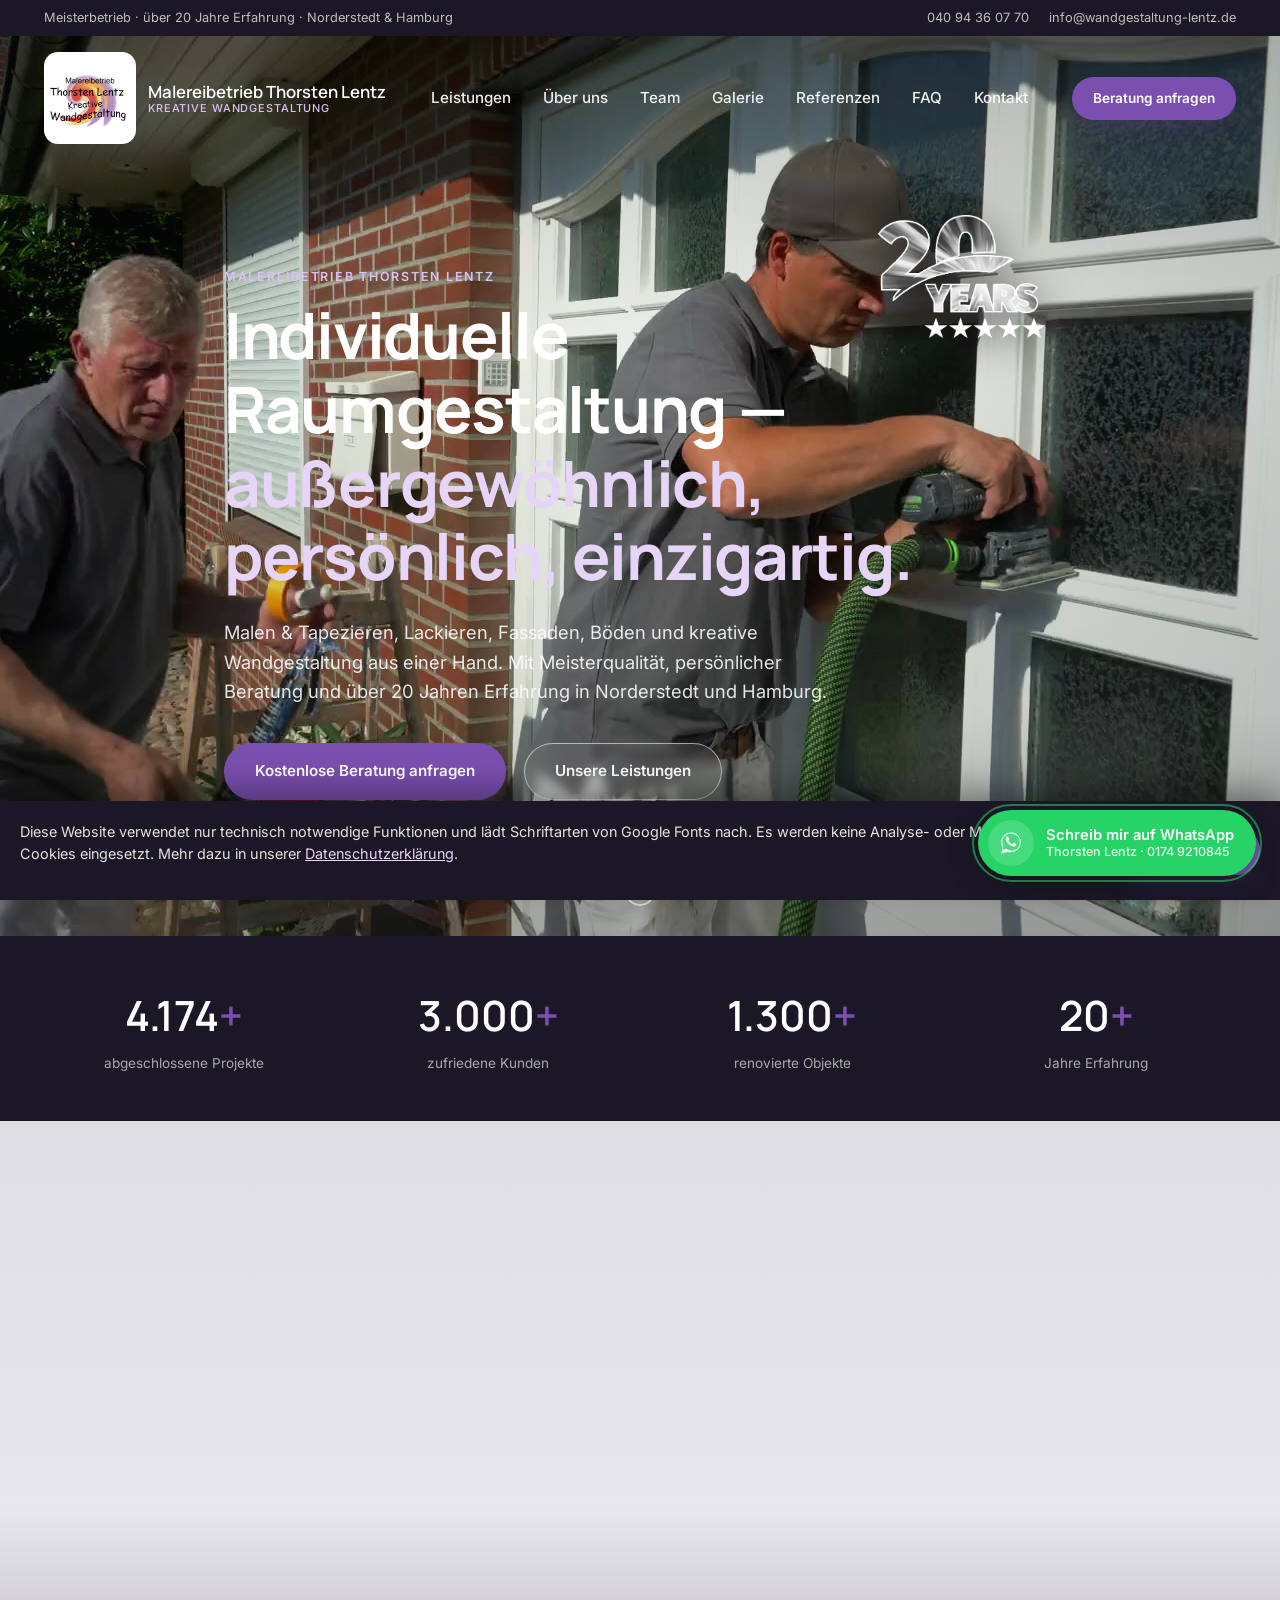
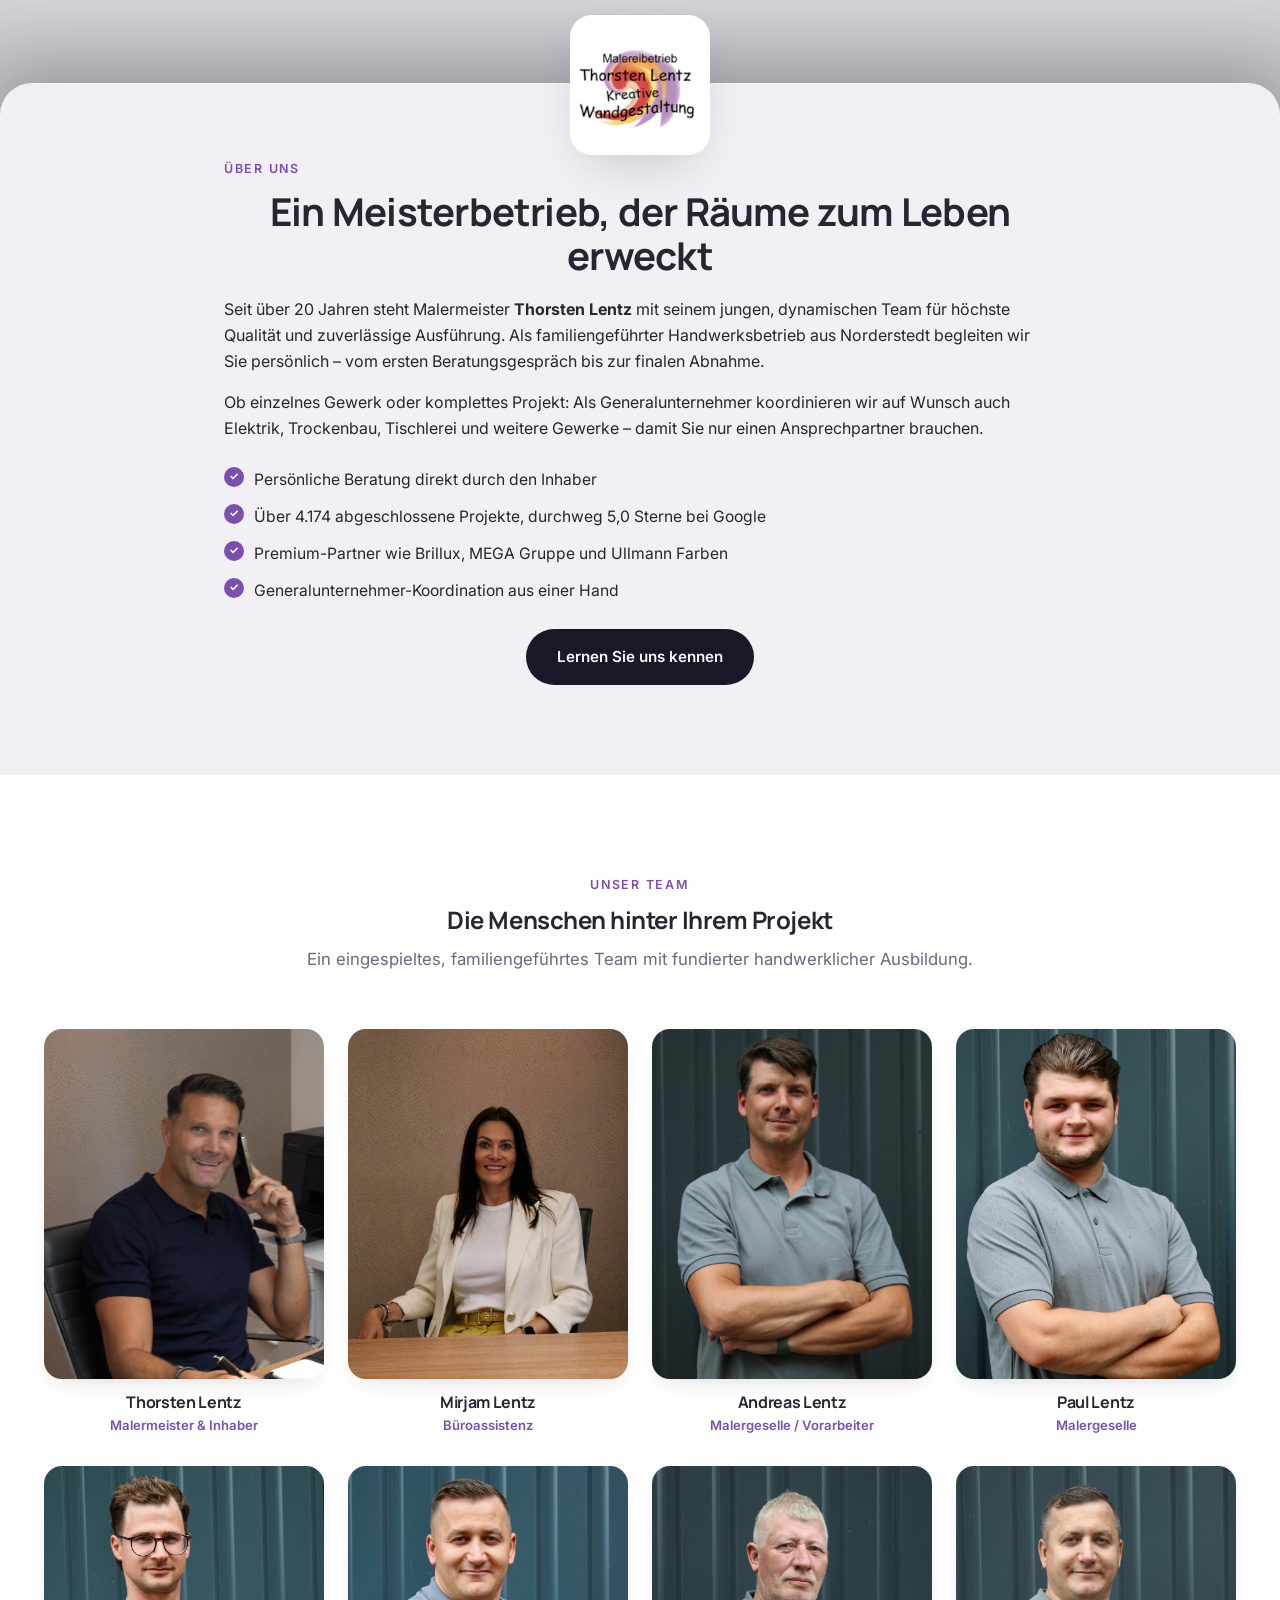
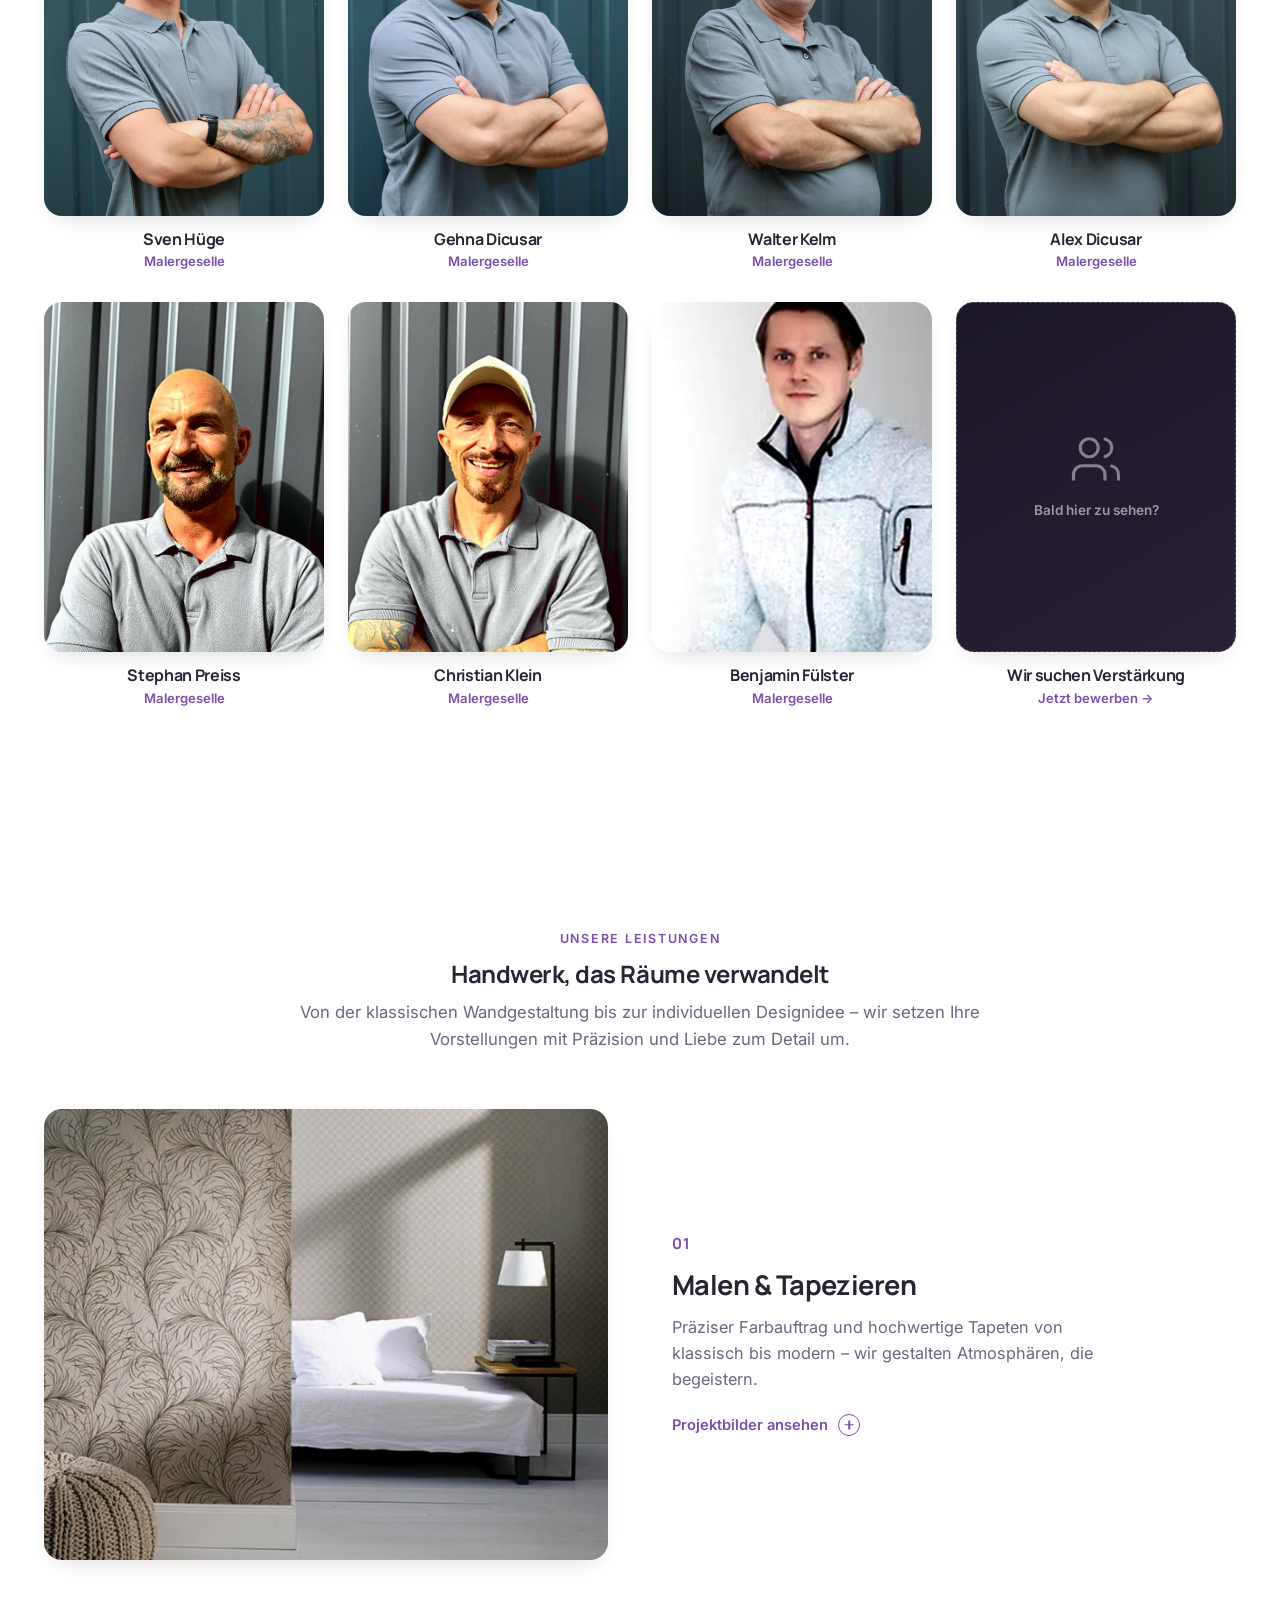
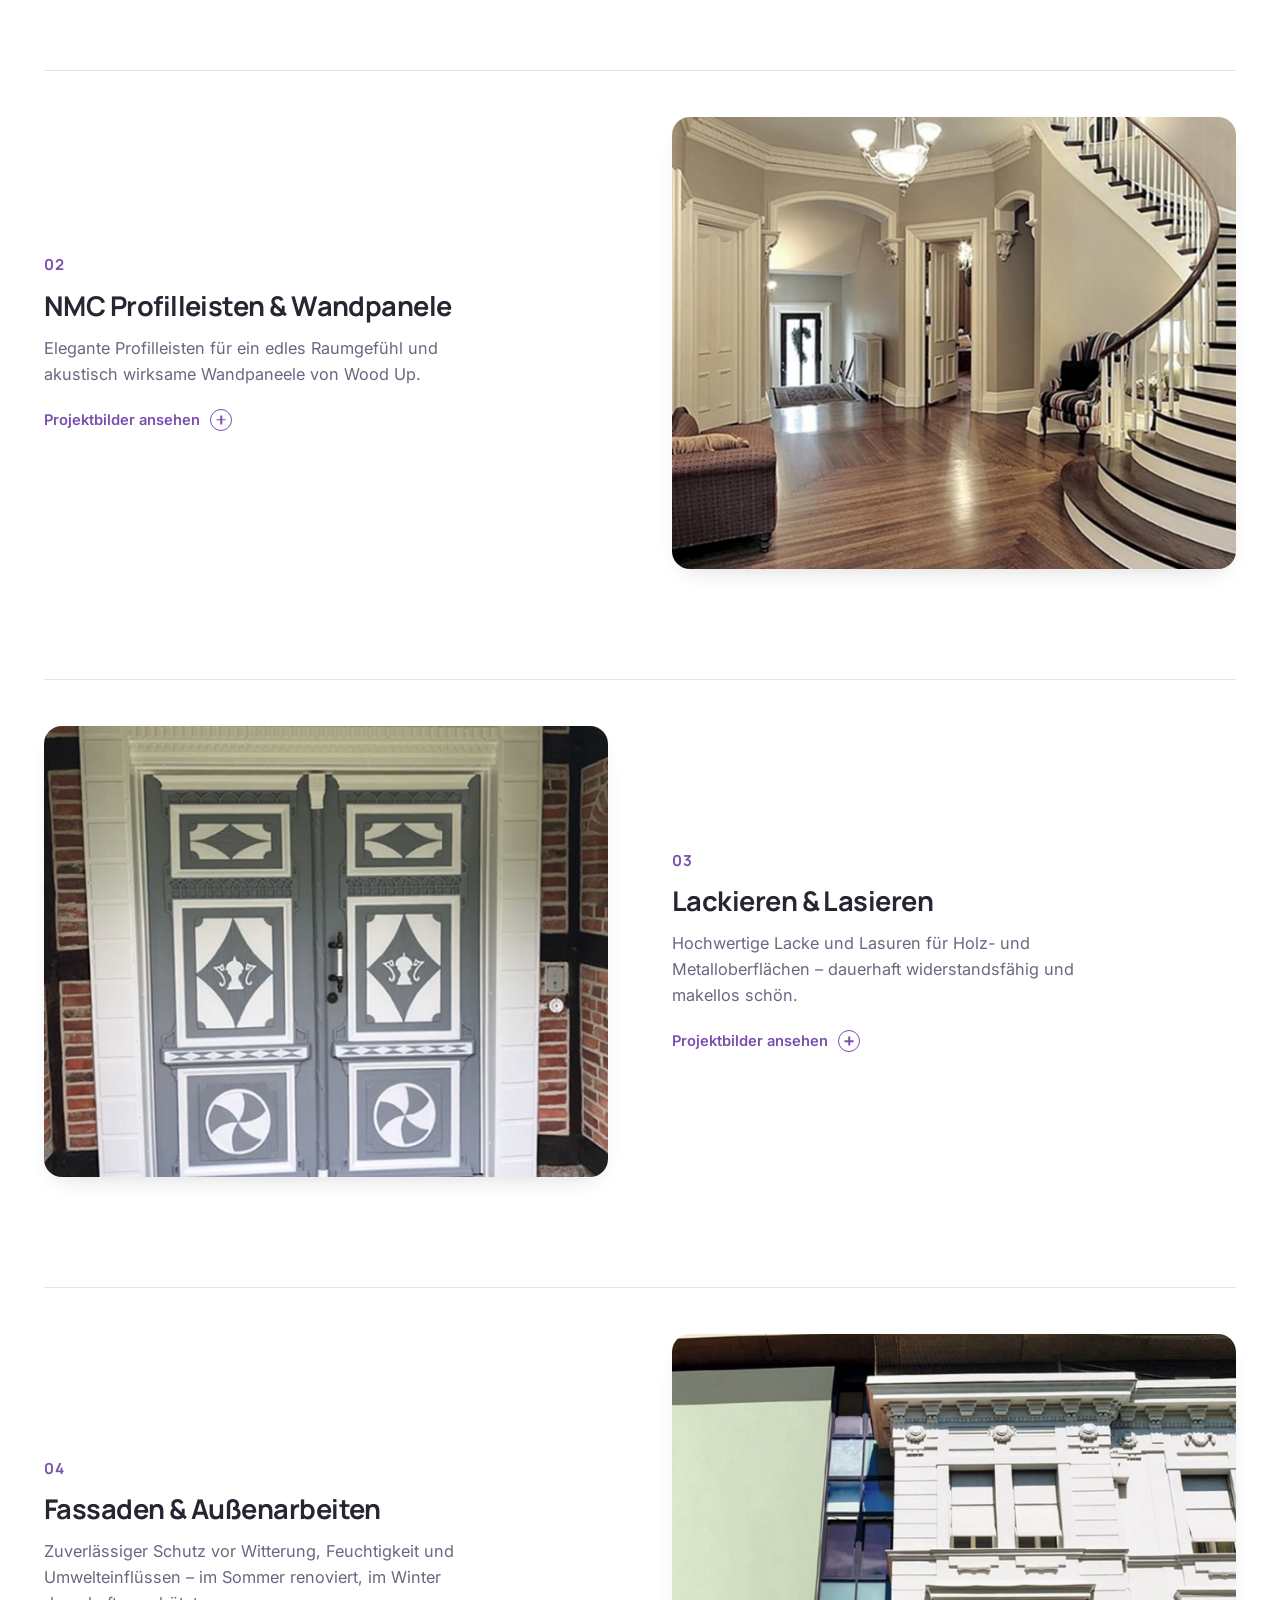
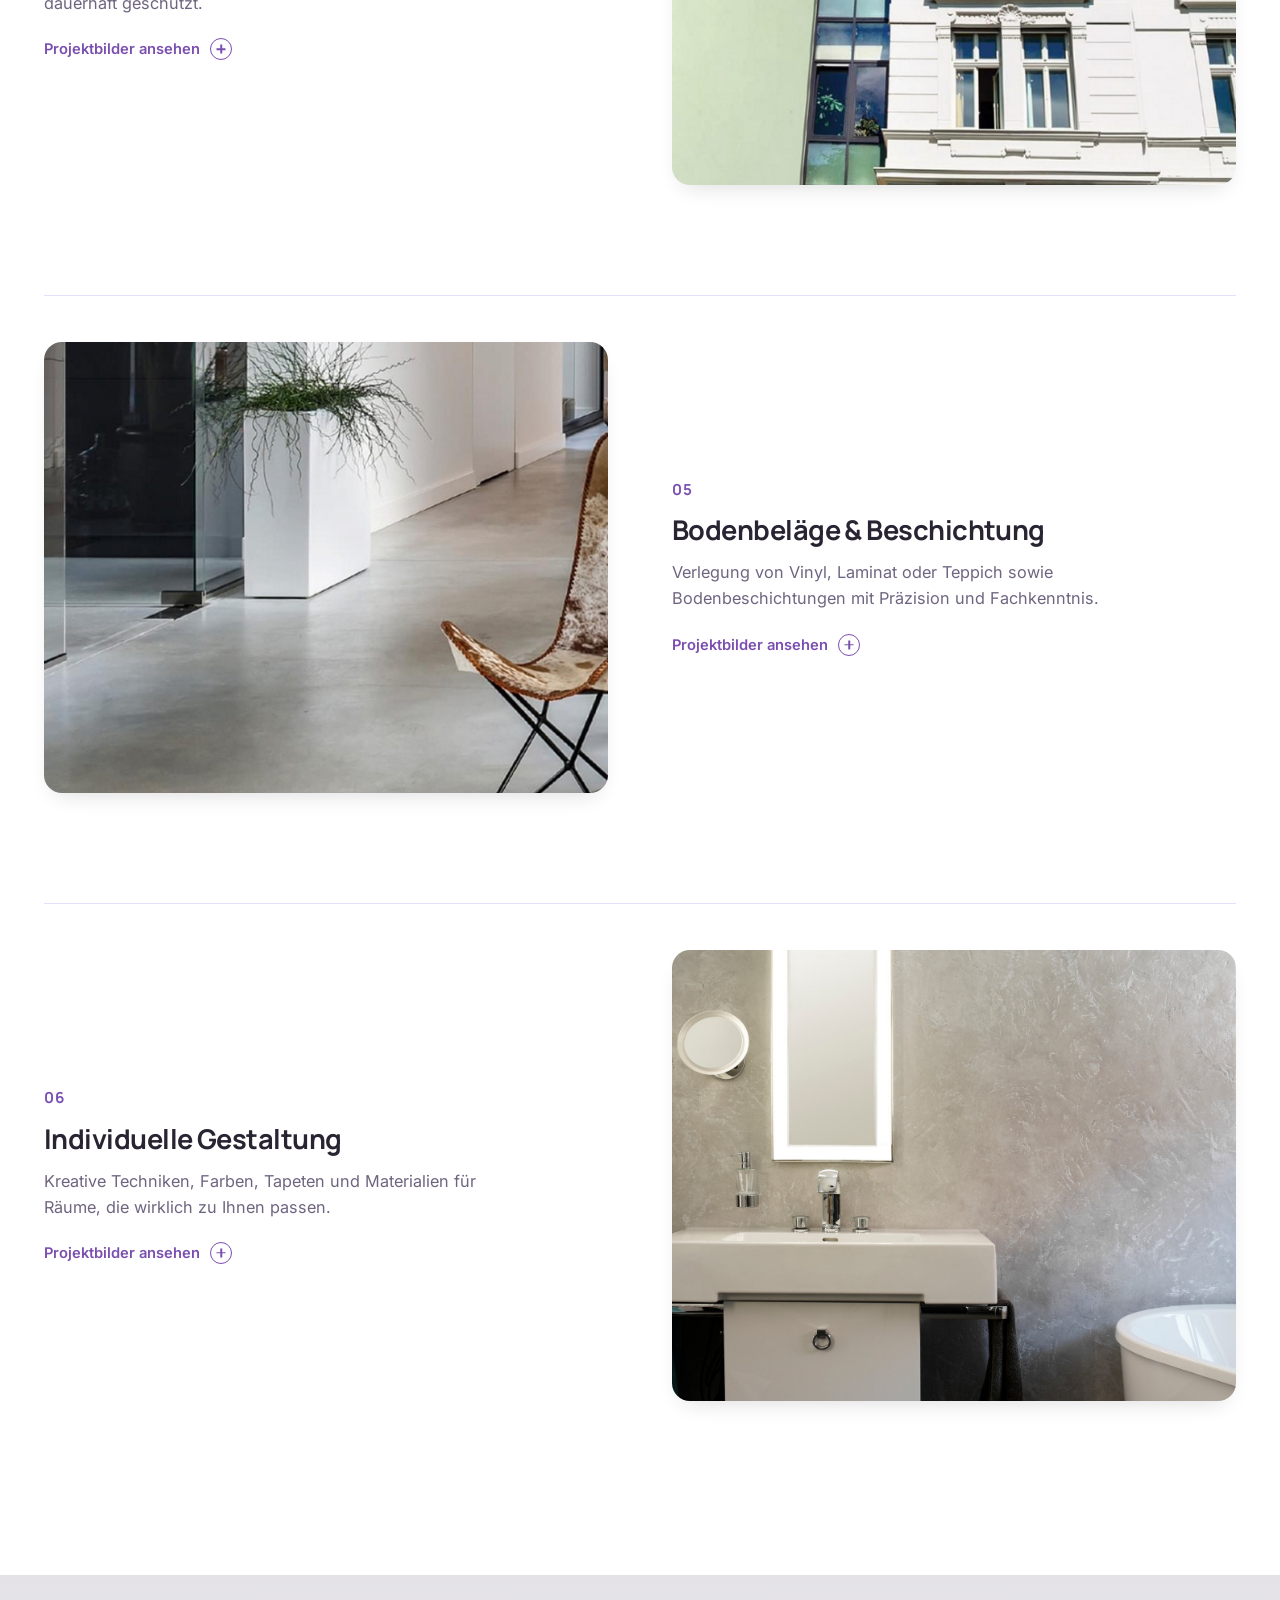
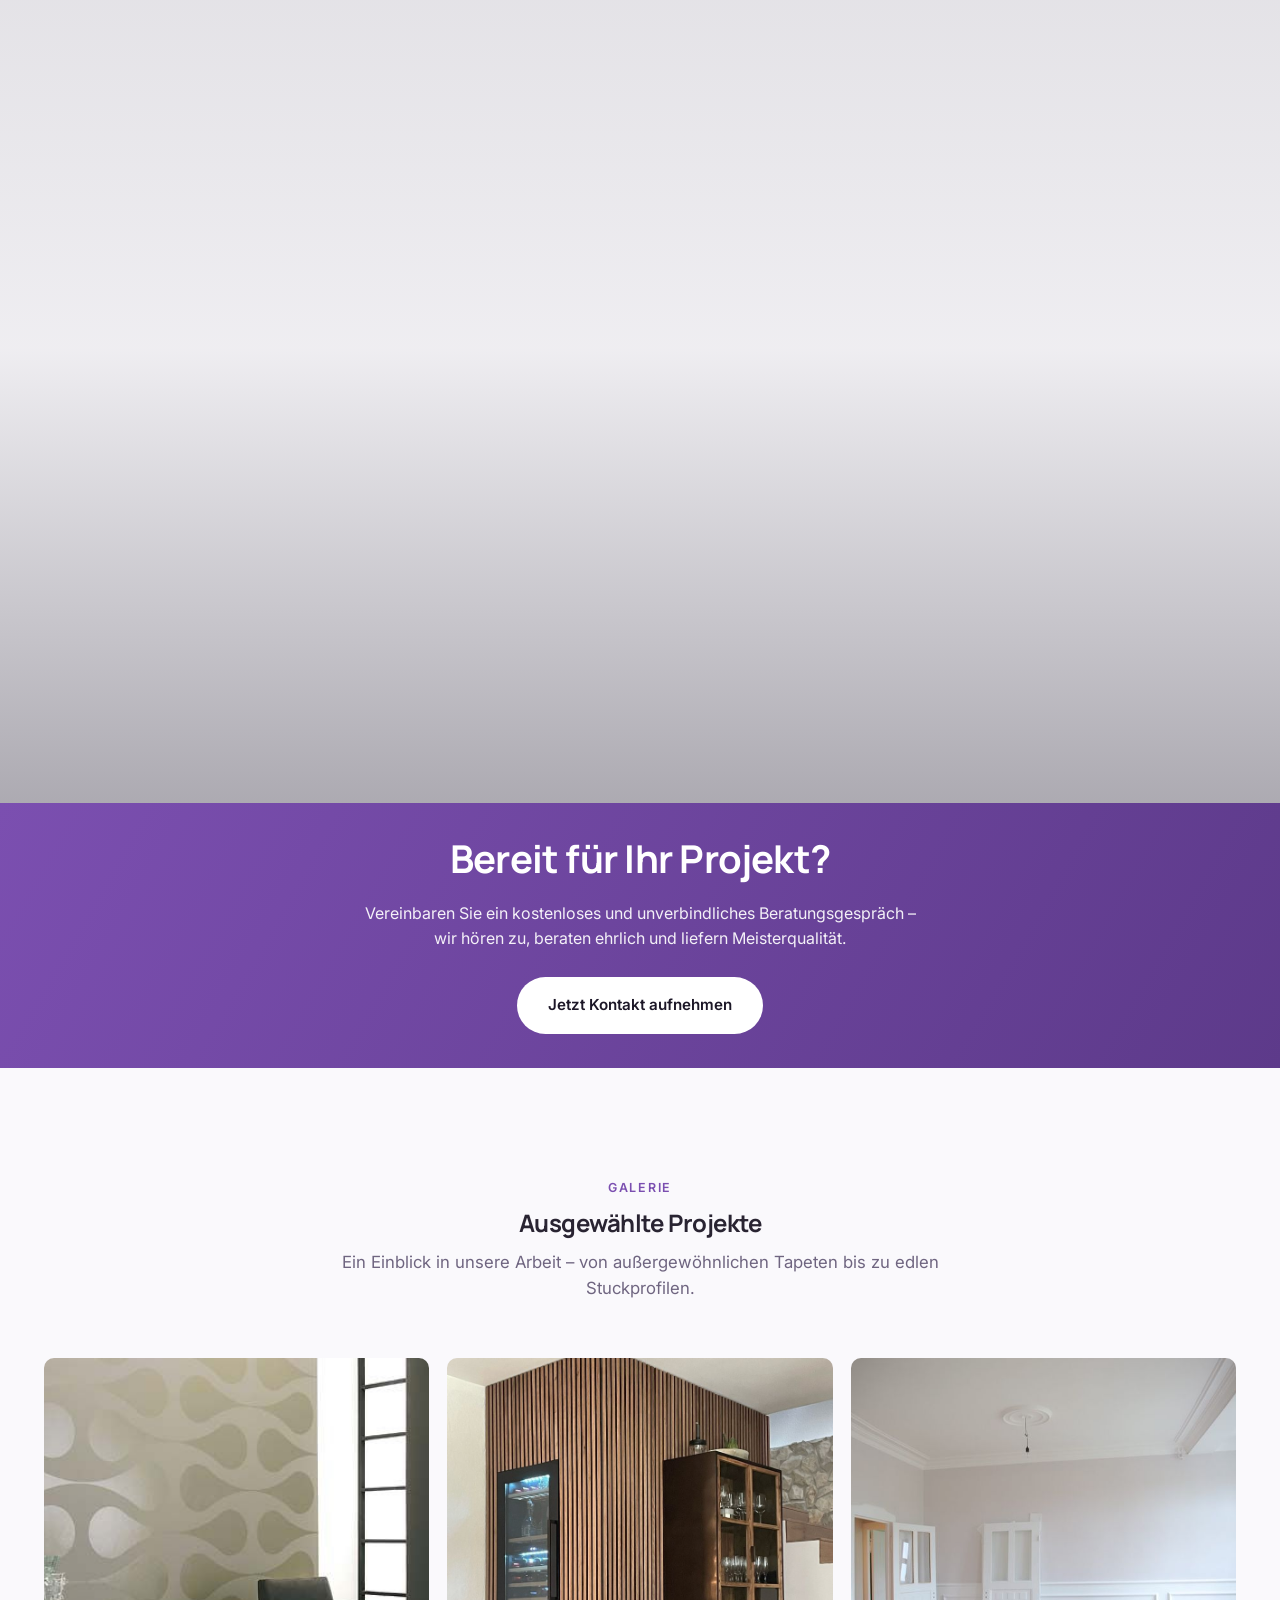
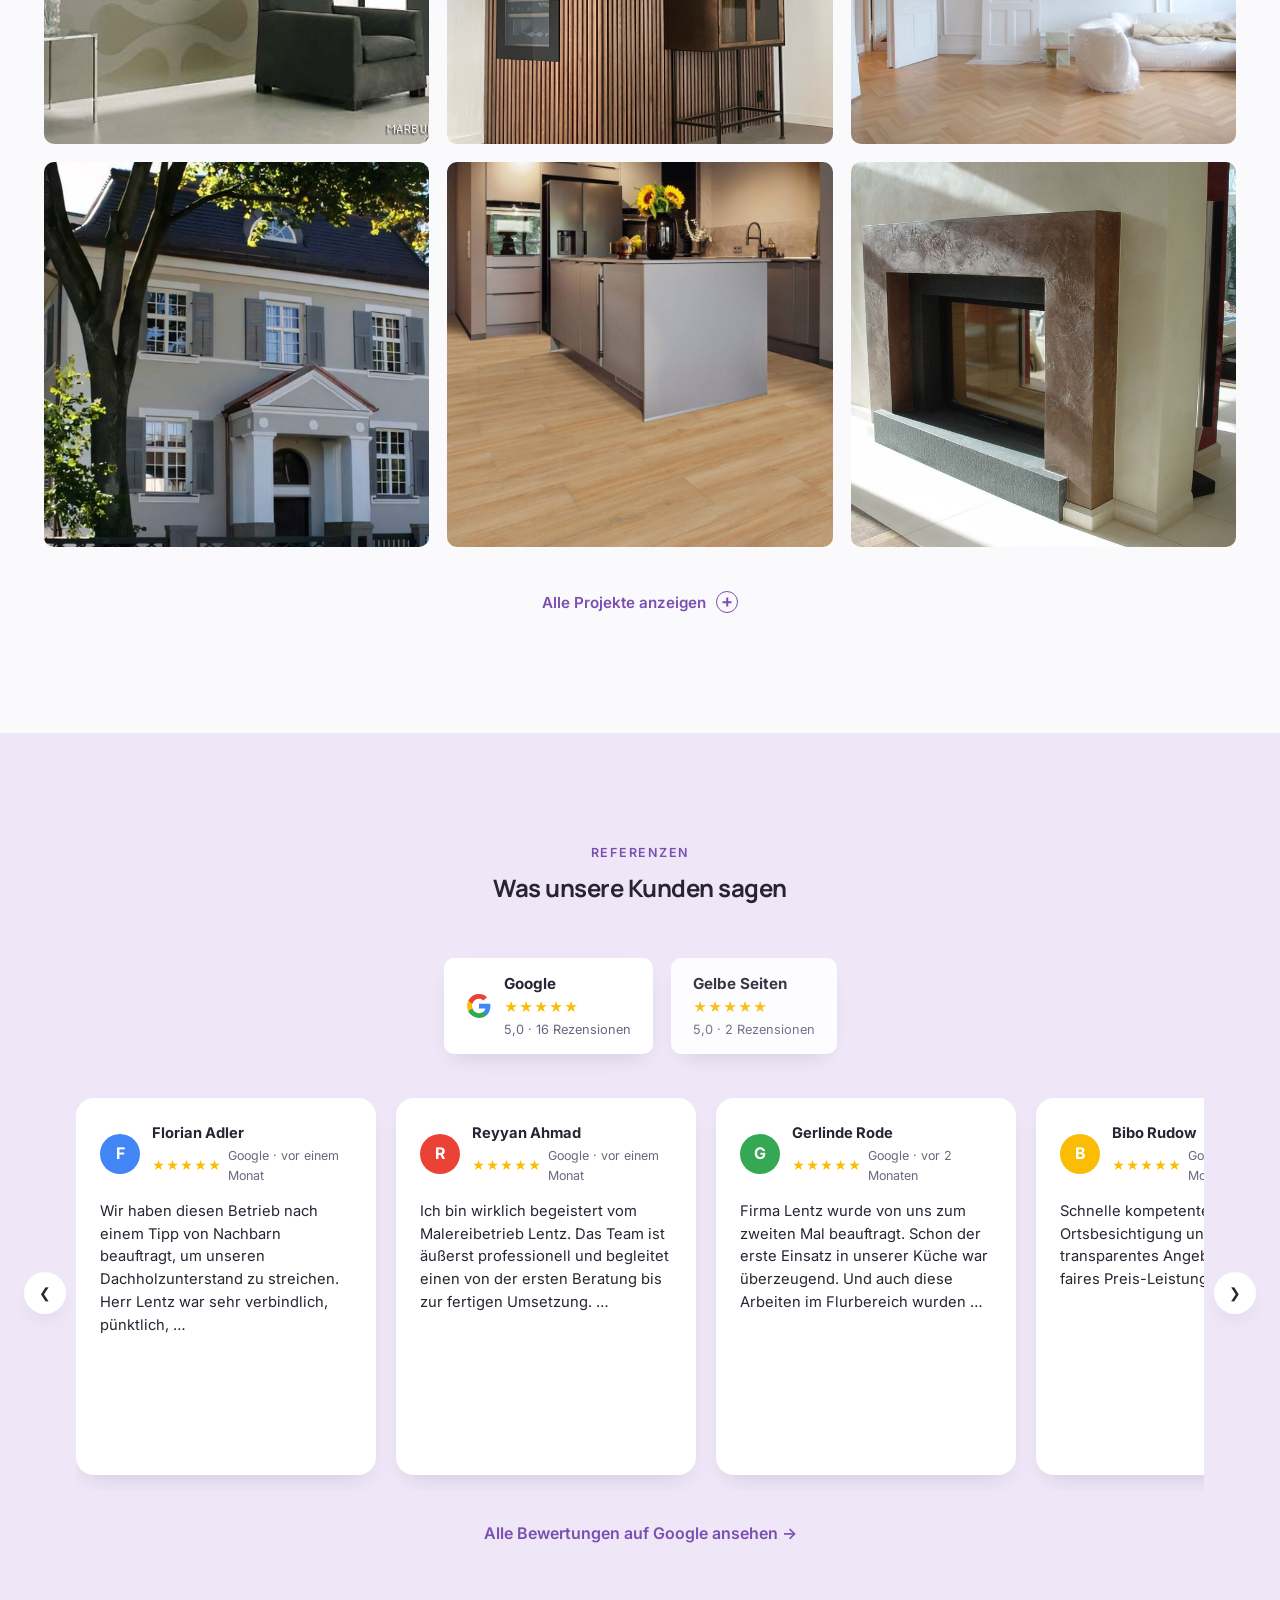
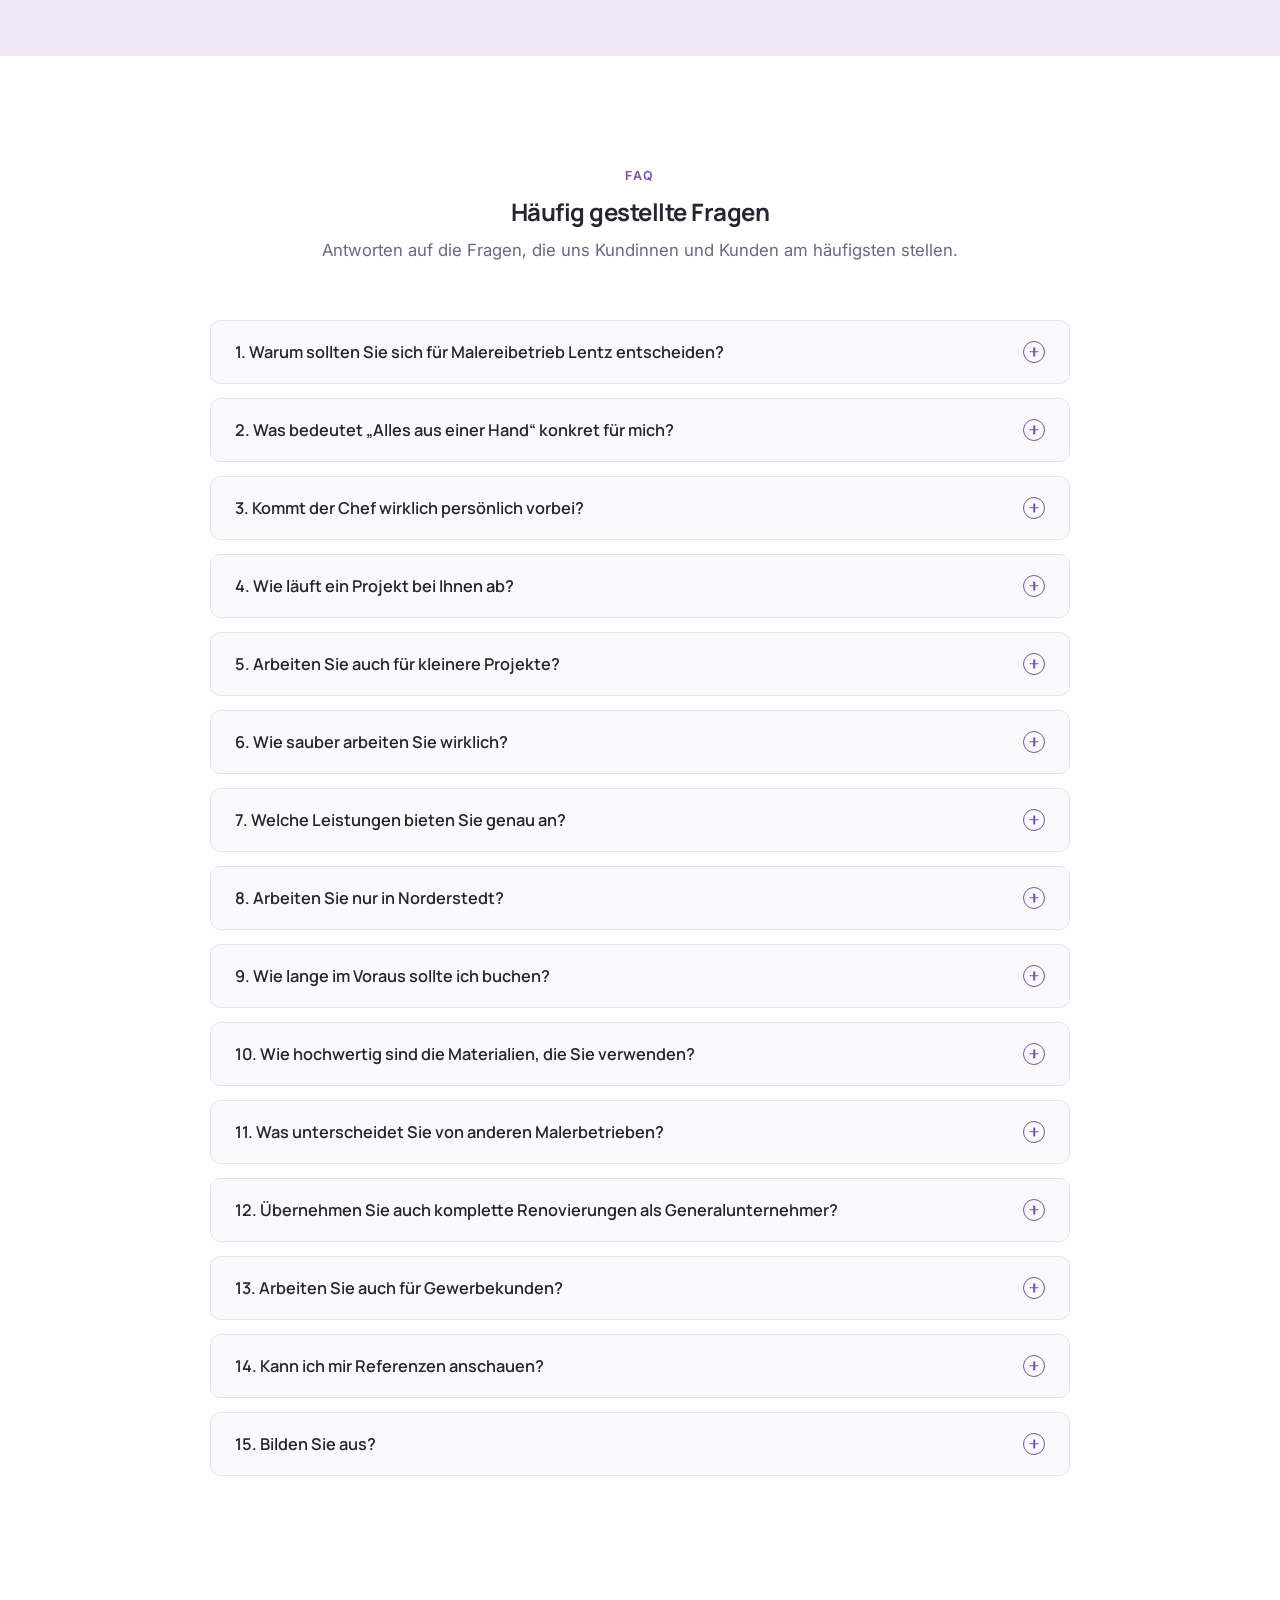
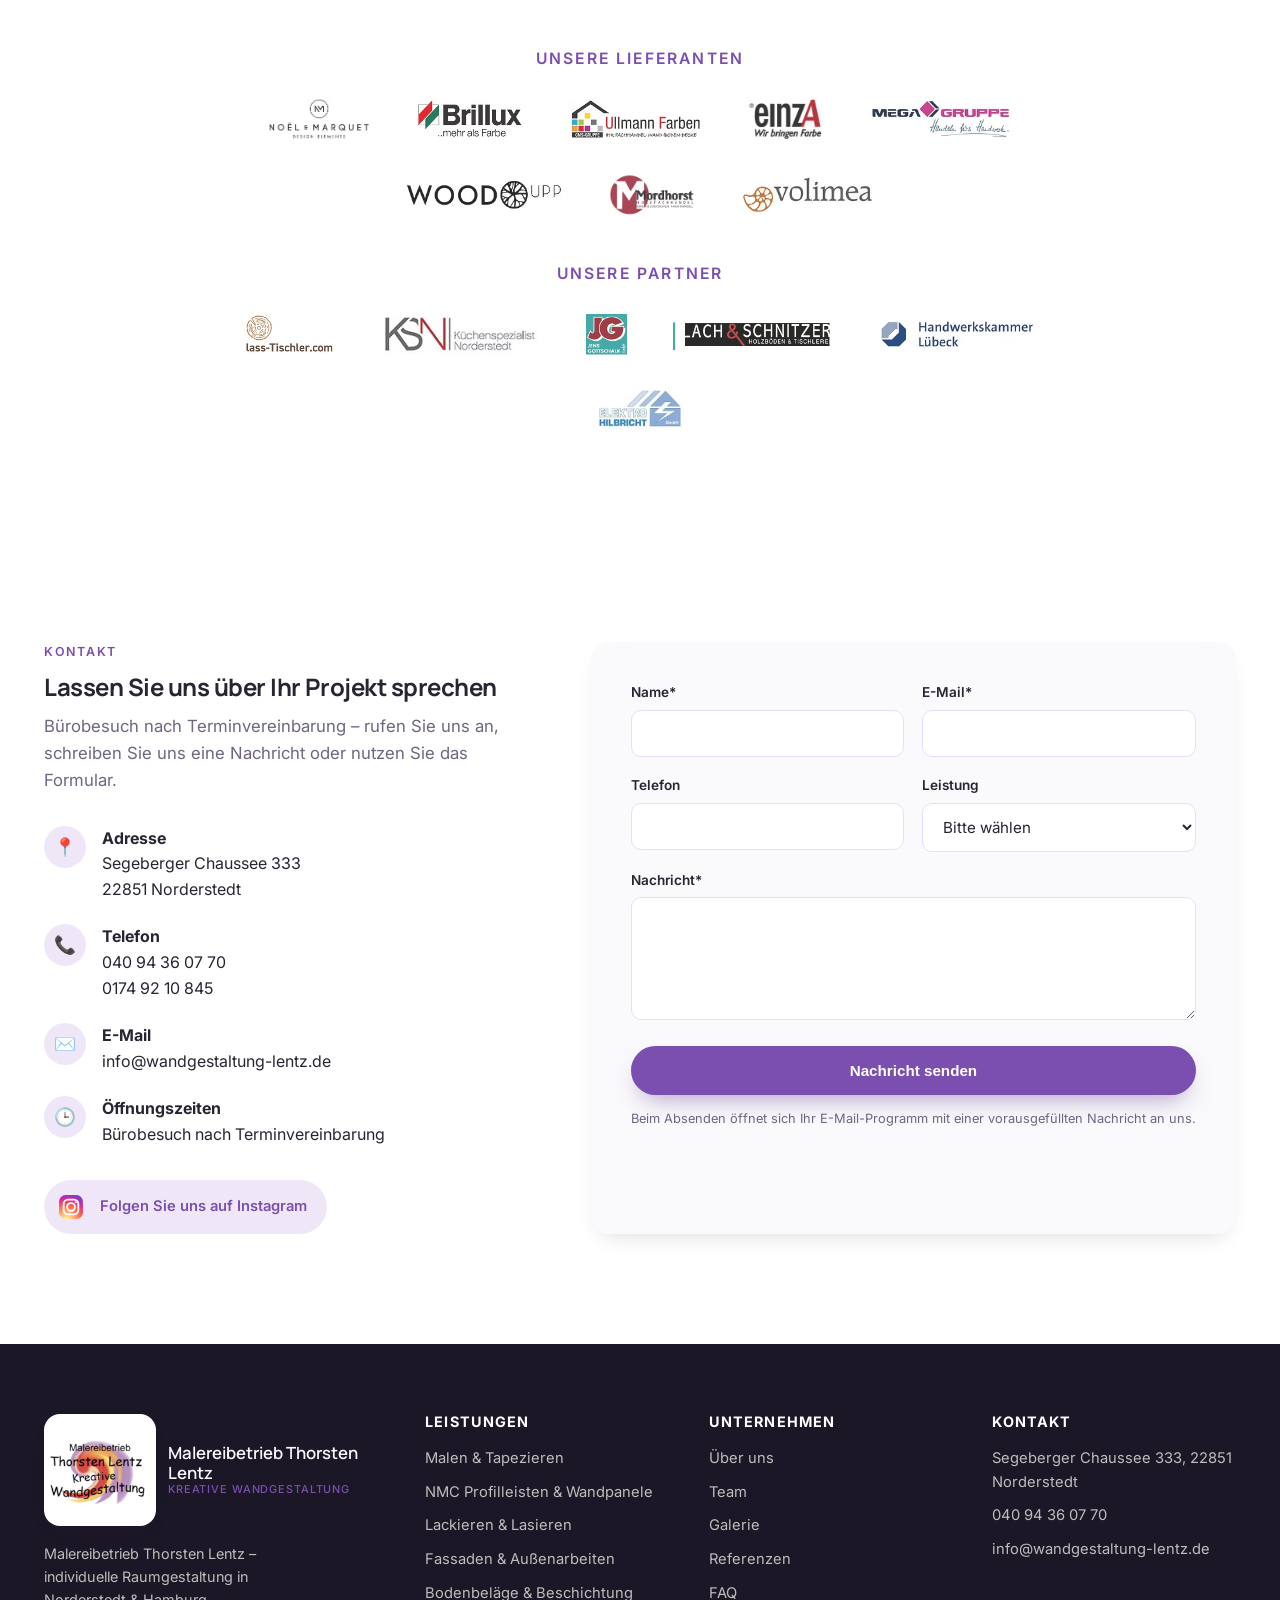
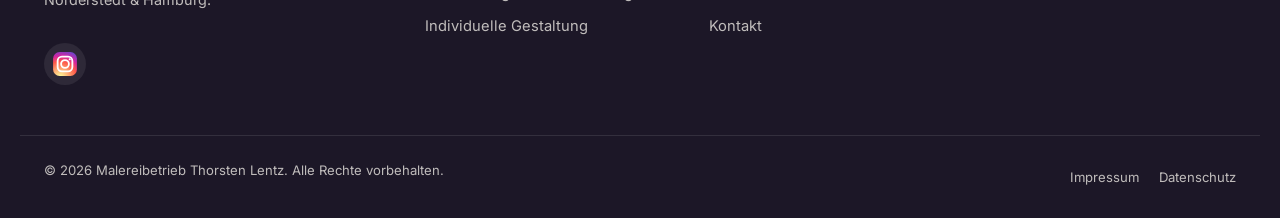
==== index.html @ 0ea2a210 "Add floating WhatsApp contact button to all pages Fixed bottom-right button linking to wa.me, shows " ====
<!DOCTYPE html>
<html lang="de">
<head>
<meta charset="UTF-8">
<meta name="viewport" content="width=device-width, initial-scale=1.0">
<title>Malereibetrieb Thorsten Lentz | Kreative Wandgestaltung in Norderstedt</title>
<meta name="description" content="Malereibetrieb Thorsten Lentz – individuelle Raumgestaltung in Norderstedt & Hamburg. Malen &amp; Tapezieren, Lackieren, Fassaden, Böden und kreative Wandgestaltung. Über 20 Jahre Erfahrung, Meisterqualität.">
<link rel="icon" href="assets/img/logo.png" type="image/png">
<link rel="preconnect" href="https://fonts.googleapis.com">
<link rel="preconnect" href="https://fonts.gstatic.com" crossorigin>
<link href="https://fonts.googleapis.com/css2?family=Manrope:wght@500;600;700;800&family=Inter:wght@400;500;600;700&display=swap" rel="stylesheet">
<link rel="stylesheet" href="assets/css/style.css">
<noscript><style>.reveal{opacity:1!important;transform:none!important;}</style></noscript>
</head>
<body>

<div class="topbar">
  <div class="container topbar-inner">
    <span>Meisterbetrieb · über 20 Jahre Erfahrung · Norderstedt &amp; Hamburg</span>
    <div class="topbar-contact">
      <a href="tel:+4940943607 70">040&nbsp;94&nbsp;36&nbsp;07&nbsp;70</a>
      <a href="mailto:info@wandgestaltung-lentz.de">info@wandgestaltung-lentz.de</a>
    </div>
  </div>
</div>

<header class="site-header" id="siteHeader">
  <div class="container header-inner">
    <a href="#top" class="brand">
      <img src="assets/img/logo.png" alt="Logo Malereibetrieb Thorsten Lentz" class="brand-logo">
      <span class="brand-text">Malereibetrieb Thorsten Lentz<small>Kreative Wandgestaltung</small></span>
    </a>

    <nav class="main-nav" id="mainNav">
      <a href="#leistungen">Leistungen</a>
      <a href="#ueber-uns">Über uns</a>
      <a href="#team">Team</a>
      <a href="#galerie">Galerie</a>
      <a href="#referenzen">Referenzen</a>
      <a href="#faq">FAQ</a>
      <a href="#kontakt">Kontakt</a>
    </nav>

    <div class="header-actions">
      <a href="#kontakt" class="btn btn-accent btn-sm">Beratung anfragen</a>
      <button class="nav-toggle" id="navToggle" aria-label="Menü öffnen" aria-expanded="false">
        <span></span><span></span><span></span>
      </button>
    </div>
  </div>
</header>

<main id="top">

  <section class="hero">
    <video class="hero-video" autoplay muted loop playsinline poster="assets/video/hero-poster.jpg">
      <source src="assets/video/hero.mp4" type="video/mp4">
    </video>
    <div class="hero-overlay"></div>
    <div class="hero-content container">
      <img class="hero-anniversary reveal" src="assets/img/anniversary-badge.png" alt="20 Jahre Malereibetrieb Thorsten Lentz" aria-hidden="true">
      <p class="eyebrow reveal">Malereibetrieb Thorsten Lentz</p>
      <h1 class="reveal">Individuelle Raumgestaltung —<br><span>außergewöhnlich, persönlich, einzigartig.</span></h1>
      <p class="hero-sub reveal">Malen &amp; Tapezieren, Lackieren, Fassaden, Böden und kreative Wandgestaltung aus einer Hand. Mit Meisterqualität, persönlicher Beratung und über 20 Jahren Erfahrung in Norderstedt und Hamburg.</p>
      <div class="hero-actions reveal">
        <a href="#kontakt" class="btn btn-accent">Kostenlose Beratung anfragen</a>
        <a href="#leistungen" class="btn btn-outline-light">Unsere Leistungen</a>
      </div>
    </div>
    <a href="#stats" class="scroll-hint" aria-label="Nach unten scrollen"><span></span></a>
  </section>

  <section class="stats" id="stats">
    <div class="container stats-grid">
      <div class="stat reveal">
        <span class="stat-num" data-count="4174">0</span>
        <span class="stat-label">abgeschlossene Projekte</span>
      </div>
      <div class="stat reveal">
        <span class="stat-num" data-count="3000">0</span>
        <span class="stat-label">zufriedene Kunden</span>
      </div>
      <div class="stat reveal">
        <span class="stat-num" data-count="1300">0</span>
        <span class="stat-label">renovierte Objekte</span>
      </div>
      <div class="stat reveal">
        <span class="stat-num" data-count="20">0</span>
        <span class="stat-label">Jahre Erfahrung</span>
      </div>
    </div>
  </section>

  <section class="about" id="ueber-uns">
    <div class="about-parallax">
      <div class="about-parallax-overlay"></div>
    </div>
    <div class="about-panel">
      <img src="assets/img/logo.png" alt="Logo Malereibetrieb Thorsten Lentz" class="about-logo-badge">
      <div class="container about-panel-inner">
        <div class="about-copy">
          <p class="eyebrow reveal">Über uns</p>
          <h2 class="reveal">Ein Meisterbetrieb, der Räume zum Leben erweckt</h2>
          <p class="reveal">Seit über 20 Jahren steht Malermeister <strong>Thorsten Lentz</strong> mit seinem jungen, dynamischen Team für höchste Qualität und zuverlässige Ausführung. Als familiengeführter Handwerksbetrieb aus Norderstedt begleiten wir Sie persönlich – vom ersten Beratungsgespräch bis zur finalen Abnahme.</p>
          <p class="reveal">Ob einzelnes Gewerk oder komplettes Projekt: Als Generalunternehmer koordinieren wir auf Wunsch auch Elektrik, Trockenbau, Tischlerei und weitere Gewerke – damit Sie nur einen Ansprechpartner brauchen.</p>
          <ul class="check-list reveal">
            <li>Persönliche Beratung direkt durch den Inhaber</li>
            <li>Über 4.174 abgeschlossene Projekte, durchweg 5,0 Sterne bei Google</li>
            <li>Premium-Partner wie Brillux, MEGA Gruppe und Ullmann Farben</li>
            <li>Generalunternehmer-Koordination aus einer Hand</li>
          </ul>
          <a href="#kontakt" class="btn btn-dark reveal">Lernen Sie uns kennen</a>
        </div>
      </div>
    </div>
  </section>

  <section class="team" id="team">
    <div class="container">
      <div class="section-head reveal">
        <p class="eyebrow">Unser Team</p>
        <h2>Die Menschen hinter Ihrem Projekt</h2>
        <p class="section-lead">Ein eingespieltes, familiengeführtes Team mit fundierter handwerklicher Ausbildung.</p>
      </div>
      <div class="team-grid">
        <article class="team-card reveal">
          <div class="team-photo"><img src="assets/img/team/thorsten-lentz.jpg" alt="Thorsten Lentz"></div>
          <h3>Thorsten Lentz</h3>
          <p class="team-role">Malermeister &amp; Inhaber</p>
        </article>
        <article class="team-card reveal">
          <div class="team-photo"><img src="assets/img/team/mirjam-lentz.jpg" alt="Mirjam Lentz"></div>
          <h3>Mirjam Lentz</h3>
          <p class="team-role">Büroassistenz</p>
        </article>
        <article class="team-card reveal">
          <div class="team-photo"><img src="assets/img/team/andreas-lentz.jpg" alt="Andreas Lentz"></div>
          <h3>Andreas Lentz</h3>
          <p class="team-role">Malergeselle / Vorarbeiter</p>
        </article>
        <article class="team-card reveal">
          <div class="team-photo"><img src="assets/img/team/paul-lentz.jpg" alt="Paul Lentz"></div>
          <h3>Paul Lentz</h3>
          <p class="team-role">Malergeselle</p>
        </article>
        <article class="team-card reveal">
          <div class="team-photo"><img src="assets/img/team/sven-huege.jpg" alt="Sven Hüge"></div>
          <h3>Sven Hüge</h3>
          <p class="team-role">Malergeselle</p>
        </article>
        <article class="team-card reveal">
          <div class="team-photo"><img src="assets/img/team/gehna-dicusar.jpg" alt="Gehna Dicusar"></div>
          <h3>Gehna Dicusar</h3>
          <p class="team-role">Malergeselle</p>
        </article>
        <article class="team-card reveal">
          <div class="team-photo"><img src="assets/img/team/walter-kelm.jpg" alt="Walter Kelm"></div>
          <h3>Walter Kelm</h3>
          <p class="team-role">Malergeselle</p>
        </article>
        <article class="team-card reveal">
          <div class="team-photo"><img src="assets/img/team/alex-dicusar.jpg" alt="Alex Dicusar"></div>
          <h3>Alex Dicusar</h3>
          <p class="team-role">Malergeselle</p>
        </article>
        <article class="team-card reveal">
          <div class="team-photo"><img src="assets/img/team/stephan-preiss.jpg" alt="Stephan Preiss"></div>
          <h3>Stephan Preiss</h3>
          <p class="team-role">Malergeselle</p>
        </article>
        <article class="team-card reveal">
          <div class="team-photo"><img src="assets/img/team/christian-klein.jpg" alt="Christian Klein"></div>
          <h3>Christian Klein</h3>
          <p class="team-role">Malergeselle</p>
        </article>
        <article class="team-card reveal">
          <div class="team-photo"><img src="assets/img/team/benjamin-fuelster.jpg" alt="Benjamin Fülster"></div>
          <h3>Benjamin Fülster</h3>
          <p class="team-role">Malergeselle</p>
        </article>
        <article class="team-card team-card-hiring reveal">
          <div class="team-photo team-photo-hiring">
            <svg viewBox="0 0 24 24" fill="none" stroke="currentColor" stroke-width="1.4" stroke-linecap="round" stroke-linejoin="round" aria-hidden="true"><path d="M16 21v-2a4 4 0 0 0-4-4H6a4 4 0 0 0-4 4v2"/><circle cx="9" cy="7" r="4"/><path d="M22 21v-2a4 4 0 0 0-3-3.87"/><path d="M16 3.13a4 4 0 0 1 0 7.75"/></svg>
            <span class="team-photo-hiring-label">Bald hier zu sehen?</span>
          </div>
          <h3>Wir suchen Verstärkung</h3>
          <p class="team-role"><a href="#kontakt">Jetzt bewerben →</a></p>
        </article>
      </div>
    </div>
  </section>

  <section class="services" id="leistungen">
    <div class="container">
      <div class="section-head reveal">
        <p class="eyebrow">Unsere Leistungen</p>
        <h2>Handwerk, das Räume verwandelt</h2>
        <p class="section-lead">Von der klassischen Wandgestaltung bis zur individuellen Designidee – wir setzen Ihre Vorstellungen mit Präzision und Liebe zum Detail um.</p>
      </div>

      <div class="service-rows">
        <article class="service-row reveal">
          <div class="service-row-media"><img src="assets/img/service-malen.jpg" alt="Wandgestaltung mit hochwertiger Tapete"></div>
          <div class="service-row-body">
            <span class="service-num">01</span>
            <h3>Malen &amp; Tapezieren</h3>
            <p>Präziser Farbauftrag und hochwertige Tapeten von klassisch bis modern – wir gestalten Atmosphären, die begeistern.</p>
            <button class="service-toggle" aria-expanded="false">
              <span class="service-toggle-text">Projektbilder ansehen</span>
              <span class="chevron" aria-hidden="true"></span>
            </button>
          </div>
          <div class="service-panel">
            <div class="service-panel-grid">
              <button class="gallery-item" data-full="assets/img/services/malen-1.jpg"><img src="assets/img/services/malen-1.jpg" alt="Geometrische Tapete im Wohnzimmer"></button>
              <button class="gallery-item" data-full="assets/img/services/malen-2.jpg"><img src="assets/img/services/malen-2.jpg" alt="Zebra-Tapete im Wohnbereich"></button>
              <button class="gallery-item" data-full="assets/img/services/malen-3.jpg"><img src="assets/img/services/malen-3.jpg" alt="Dschungel-Tapete im Wohnzimmer"></button>
              <button class="gallery-item" data-full="assets/img/services/malen-4.jpg"><img src="assets/img/services/malen-4.jpg" alt="Tapete mit Blattmuster im Arbeitszimmer"></button>
              <button class="gallery-item" data-full="assets/img/services/malen-7.jpg"><img src="assets/img/services/malen-7.jpg" alt="Blaue Toile-Tapete am Schrank"></button>
              <button class="gallery-item" data-full="assets/img/services/malen-8.jpg"><img src="assets/img/services/malen-8.jpg" alt="Maritime Tapete im Schlafzimmer"></button>
              <button class="gallery-item" data-full="assets/img/services/malen-9.jpg"><img src="assets/img/services/malen-9.jpg" alt="Dunkelgrüner Flur mit Tapete"></button>
              <button class="gallery-item" data-full="assets/img/services/malen-10.jpg"><img src="assets/img/services/malen-10.jpg" alt="Korallen-Tapete im Wohnzimmer"></button>
              <button class="gallery-item" data-full="assets/img/services/malen-11.jpg"><img src="assets/img/services/malen-11.jpg" alt="Florale Wandbild-Tapete am Esstisch"></button>
              <button class="gallery-item" data-full="assets/img/services/malen-12.jpg"><img src="assets/img/services/malen-12.jpg" alt="Rosa-grünes Wohnzimmer mit Akzentwand"></button>
            </div>
          </div>
        </article>

        <article class="service-row reveal">
          <div class="service-row-media"><img src="assets/img/service-nmc.jpg" alt="Akustische Wandpaneele von Wood Up"></div>
          <div class="service-row-body">
            <span class="service-num">02</span>
            <h3>NMC Profilleisten &amp; Wandpanele</h3>
            <p>Elegante Profilleisten für ein edles Raumgefühl und akustisch wirksame Wandpaneele von Wood Up.</p>
            <button class="service-toggle" aria-expanded="false">
              <span class="service-toggle-text">Projektbilder ansehen</span>
              <span class="chevron" aria-hidden="true"></span>
            </button>
          </div>
          <div class="service-panel">
            <div class="service-panel-grid">
              <button class="gallery-item" data-full="assets/img/services/nmc-1.jpg"><img src="assets/img/services/nmc-1.jpg" alt="Wandpaneel mit integriertem Weinschrank"></button>
              <button class="gallery-item" data-full="assets/img/services/nmc-2.jpg"><img src="assets/img/services/nmc-2.jpg" alt="Wandpaneel mit Kamin und TV"></button>
              <button class="gallery-item" data-full="assets/img/services/nmc-3.jpg"><img src="assets/img/services/nmc-3.jpg" alt="Deckenprofil mit indirekter Beleuchtung"></button>
              <button class="gallery-item" data-full="assets/img/services/nmc-4.jpg"><img src="assets/img/services/nmc-4.jpg" alt="Wandvertäfelung im Wohnzimmer"></button>
              <button class="gallery-item" data-full="assets/img/services/nmc-8.jpg"><img src="assets/img/services/nmc-8.jpg" alt="Wandvertäfelung mit Fischgrätboden"></button>
              <button class="gallery-item" data-full="assets/img/services/nmc-9.jpg"><img src="assets/img/services/nmc-9.jpg" alt="Deckenprofil in grauer Nische"></button>
              <button class="gallery-item" data-full="assets/img/services/nmc-10.jpg"><img src="assets/img/services/nmc-10.jpg" alt="Türrahmenprofil an oranger Wand"></button>
              <button class="gallery-item" data-full="assets/img/services/nmc-12.jpg"><img src="assets/img/services/nmc-12.jpg" alt="Holzlamellenwand mit indirekter Beleuchtung"></button>
            </div>
          </div>
        </article>

        <article class="service-row reveal">
          <div class="service-row-media"><img src="assets/img/service-lack.jpg" alt="Lackierte weiße Zimmertüren"></div>
          <div class="service-row-body">
            <span class="service-num">03</span>
            <h3>Lackieren &amp; Lasieren</h3>
            <p>Hochwertige Lacke und Lasuren für Holz- und Metalloberflächen – dauerhaft widerstandsfähig und makellos schön.</p>
            <button class="service-toggle" aria-expanded="false">
              <span class="service-toggle-text">Projektbilder ansehen</span>
              <span class="chevron" aria-hidden="true"></span>
            </button>
          </div>
          <div class="service-panel">
            <div class="service-panel-grid">
              <button class="gallery-item" data-full="assets/img/services/lack-1.jpg"><img src="assets/img/services/lack-1.jpg" alt="Weiß lackierte Flügeltür im Altbau"></button>
              <button class="gallery-item" data-full="assets/img/services/lack-2.jpg"><img src="assets/img/services/lack-2.jpg" alt="Blau lackierte Haustür an Backsteinfassade"></button>
              <button class="gallery-item" data-full="assets/img/services/lack-4.jpg"><img src="assets/img/services/lack-4.jpg" alt="Fensterrahmen wird lackiert, Malerausrüstung im Raum"></button>
              <button class="gallery-item" data-full="assets/img/services/lack-5.jpg"><img src="assets/img/services/lack-5.jpg" alt="Weiß lackierte offene Türen im Flur"></button>
            </div>
          </div>
        </article>

        <article class="service-row reveal">
          <div class="service-row-media"><img src="assets/img/service-fassade.jpg" alt="Frisch gestrichene Hausfassade"></div>
          <div class="service-row-body">
            <span class="service-num">04</span>
            <h3>Fassaden &amp; Außenarbeiten</h3>
            <p>Zuverlässiger Schutz vor Witterung, Feuchtigkeit und Umwelteinflüssen – im Sommer renoviert, im Winter dauerhaft geschützt.</p>
            <button class="service-toggle" aria-expanded="false">
              <span class="service-toggle-text">Projektbilder ansehen</span>
              <span class="chevron" aria-hidden="true"></span>
            </button>
          </div>
          <div class="service-panel">
            <div class="service-panel-grid">
              <button class="gallery-item" data-full="assets/img/services/fassade-1.jpg"><img src="assets/img/services/fassade-1.jpg" alt="Weiß gestrichene Hausfassade mit Vordach"></button>
              <button class="gallery-item" data-full="assets/img/services/fassade-2.jpg"><img src="assets/img/services/fassade-2.jpg" alt="Terracottafarbene Fassade in Renovierung"></button>
            </div>
          </div>
        </article>

        <article class="service-row reveal">
          <div class="service-row-media"><img src="assets/img/service-boden.jpg" alt="Neu verlegter Vinylboden im Wohnzimmer"></div>
          <div class="service-row-body">
            <span class="service-num">05</span>
            <h3>Bodenbeläge &amp; Beschichtung</h3>
            <p>Verlegung von Vinyl, Laminat oder Teppich sowie Bodenbeschichtungen mit Präzision und Fachkenntnis.</p>
            <button class="service-toggle" aria-expanded="false">
              <span class="service-toggle-text">Projektbilder ansehen</span>
              <span class="chevron" aria-hidden="true"></span>
            </button>
          </div>
          <div class="service-panel">
            <div class="service-panel-grid">
              <button class="gallery-item" data-full="assets/img/services/boden-1.jpg"><img src="assets/img/services/boden-1.jpg" alt="Vinylboden in der Küche"></button>
              <button class="gallery-item" data-full="assets/img/services/boden-2.jpg"><img src="assets/img/services/boden-2.jpg" alt="Parkett im Fischgrätmuster im Essbereich"></button>
              <button class="gallery-item" data-full="assets/img/services/boden-3.jpg"><img src="assets/img/services/boden-3.jpg" alt="Schlafzimmer mit neuem Teppichboden"></button>
              <button class="gallery-item" data-full="assets/img/services/boden-5.jpg"><img src="assets/img/services/boden-5.jpg" alt="Heller Teppichboden im Wohnzimmer"></button>
              <button class="gallery-item" data-full="assets/img/services/boden-6.jpg"><img src="assets/img/services/boden-6.jpg" alt="Polierte Betonbodenbeschichtung im Wohnbereich"></button>
              <button class="gallery-item" data-full="assets/img/services/boden-7.jpg"><img src="assets/img/services/boden-7.jpg" alt="Heller Holzboden im leeren Raum"></button>
            </div>
          </div>
        </article>

        <article class="service-row reveal">
          <div class="service-row-media"><img src="assets/img/service-indi.jpg" alt="Individuell gestaltete Wand in Lila-Kalkoptik"></div>
          <div class="service-row-body">
            <span class="service-num">06</span>
            <h3>Individuelle Gestaltung</h3>
            <p>Kreative Techniken, Farben, Tapeten und Materialien für Räume, die wirklich zu Ihnen passen.</p>
            <button class="service-toggle" aria-expanded="false">
              <span class="service-toggle-text">Projektbilder ansehen</span>
              <span class="chevron" aria-hidden="true"></span>
            </button>
          </div>
          <div class="service-panel">
            <div class="service-panel-grid">
              <button class="gallery-item" data-full="assets/img/services/indi-1.jpg"><img src="assets/img/services/indi-1.jpg" alt="Kamin mit dekorativer Steinoptik"></button>
              <button class="gallery-item" data-full="assets/img/services/indi-2.jpg"><img src="assets/img/services/indi-2.jpg" alt="Wand in Kalkoptik mit Ledersessel"></button>
              <button class="gallery-item" data-full="assets/img/services/indi-3.jpg"><img src="assets/img/services/indi-3.jpg" alt="Bad mit freistehender Wanne in Kalkoptik"></button>
              <button class="gallery-item" data-full="assets/img/services/indi-4.jpg"><img src="assets/img/services/indi-4.jpg" alt="Dusche in dunkler Kalkoptik"></button>
              <button class="gallery-item" data-full="assets/img/services/indi-5.jpg"><img src="assets/img/services/indi-5.jpg" alt="Duscharmatur in Kalkoptik"></button>
              <button class="gallery-item" data-full="assets/img/services/indi-7.jpg"><img src="assets/img/services/indi-7.jpg" alt="Steinskulptur auf Holzbank in Kalkoptik-Raum"></button>
              <button class="gallery-item" data-full="assets/img/services/indi-8.jpg"><img src="assets/img/services/indi-8.jpg" alt="Holztreppe mit Kalkoptik-Wand"></button>
              <button class="gallery-item" data-full="assets/img/services/indi-9.jpg"><img src="assets/img/services/indi-9.jpg" alt="Kalkoptik-Ecke mit Pflanze und Pendelleuchte"></button>
              <button class="gallery-item" data-full="assets/img/services/indi-11.jpg"><img src="assets/img/services/indi-11.jpg" alt="Waschtisch mit rundem Spiegel in Kalkoptik"></button>
            </div>
          </div>
        </article>
      </div>
    </div>
  </section>

  <section class="renovation-parallax">
    <div class="renovation-parallax-overlay"></div>
  </section>

  <section class="cta-banner reveal">
    <div class="container cta-banner-inner">
      <h2>Bereit für Ihr Projekt?</h2>
      <p>Vereinbaren Sie ein kostenloses und unverbindliches Beratungsgespräch – wir hören zu, beraten ehrlich und liefern Meisterqualität.</p>
      <a href="#kontakt" class="btn btn-light">Jetzt Kontakt aufnehmen</a>
    </div>
  </section>

  <section class="gallery" id="galerie">
    <div class="container">
      <div class="section-head reveal">
        <p class="eyebrow">Galerie</p>
        <h2>Ausgewählte Projekte</h2>
        <p class="section-lead">Ein Einblick in unsere Arbeit – von außergewöhnlichen Tapeten bis zu edlen Stuckprofilen.</p>
      </div>

      <div class="gallery-preview-grid">
        <button class="gallery-item reveal" data-full="assets/img/services/malen-1.jpg"><img src="assets/img/services/malen-1.jpg" alt="Geometrische Tapete im Wohnzimmer"></button>
        <button class="gallery-item reveal" data-full="assets/img/services/nmc-1.jpg"><img src="assets/img/services/nmc-1.jpg" alt="Wandpaneel mit integriertem Weinschrank"></button>
        <button class="gallery-item reveal" data-full="assets/img/services/lack-1.jpg"><img src="assets/img/services/lack-1.jpg" alt="Weiß lackierte Flügeltür im Altbau"></button>
        <button class="gallery-item reveal" data-full="assets/img/services/fassade-1.jpg"><img src="assets/img/services/fassade-1.jpg" alt="Weiß gestrichene Hausfassade mit Vordach"></button>
        <button class="gallery-item reveal" data-full="assets/img/services/boden-1.jpg"><img src="assets/img/services/boden-1.jpg" alt="Vinylboden in der Küche"></button>
        <button class="gallery-item reveal" data-full="assets/img/services/indi-1.jpg"><img src="assets/img/services/indi-1.jpg" alt="Kamin mit dekorativer Steinoptik"></button>
      </div>

      <div class="gallery-more-wrap reveal">
        <button class="gallery-more-toggle" id="galleryMoreToggle" aria-expanded="false">
          <span class="service-toggle-text">Alle Projekte anzeigen</span>
          <span class="chevron" aria-hidden="true"></span>
        </button>
      </div>

      <div class="gallery-all" id="galleryAll">
        <div class="gallery-grid">
          <button class="gallery-item" data-full="assets/img/services/malen-2.jpg"><img src="assets/img/services/malen-2.jpg" alt="Zebra-Tapete im Wohnbereich"></button>
          <button class="gallery-item" data-full="assets/img/services/malen-3.jpg"><img src="assets/img/services/malen-3.jpg" alt="Dschungel-Tapete im Wohnzimmer"></button>
          <button class="gallery-item" data-full="assets/img/services/malen-4.jpg"><img src="assets/img/services/malen-4.jpg" alt="Tapete mit Blattmuster im Arbeitszimmer"></button>
          <button class="gallery-item" data-full="assets/img/services/malen-7.jpg"><img src="assets/img/services/malen-7.jpg" alt="Blaue Toile-Tapete am Schrank"></button>
          <button class="gallery-item" data-full="assets/img/services/malen-8.jpg"><img src="assets/img/services/malen-8.jpg" alt="Maritime Tapete im Schlafzimmer"></button>
          <button class="gallery-item" data-full="assets/img/services/malen-9.jpg"><img src="assets/img/services/malen-9.jpg" alt="Dunkelgrüner Flur mit Tapete"></button>
          <button class="gallery-item" data-full="assets/img/services/malen-10.jpg"><img src="assets/img/services/malen-10.jpg" alt="Korallen-Tapete im Wohnzimmer"></button>
          <button class="gallery-item" data-full="assets/img/services/malen-11.jpg"><img src="assets/img/services/malen-11.jpg" alt="Florale Wandbild-Tapete am Esstisch"></button>
          <button class="gallery-item" data-full="assets/img/services/malen-12.jpg"><img src="assets/img/services/malen-12.jpg" alt="Rosa-grünes Wohnzimmer mit Akzentwand"></button>
          <button class="gallery-item" data-full="assets/img/services/nmc-2.jpg"><img src="assets/img/services/nmc-2.jpg" alt="Wandpaneel mit Kamin und TV"></button>
          <button class="gallery-item" data-full="assets/img/services/nmc-3.jpg"><img src="assets/img/services/nmc-3.jpg" alt="Deckenprofil mit indirekter Beleuchtung"></button>
          <button class="gallery-item" data-full="assets/img/services/nmc-4.jpg"><img src="assets/img/services/nmc-4.jpg" alt="Wandvertäfelung im Wohnzimmer"></button>
          <button class="gallery-item" data-full="assets/img/services/nmc-8.jpg"><img src="assets/img/services/nmc-8.jpg" alt="Wandvertäfelung mit Fischgrätboden"></button>
          <button class="gallery-item" data-full="assets/img/services/nmc-9.jpg"><img src="assets/img/services/nmc-9.jpg" alt="Deckenprofil in grauer Nische"></button>
          <button class="gallery-item" data-full="assets/img/services/nmc-10.jpg"><img src="assets/img/services/nmc-10.jpg" alt="Türrahmenprofil an oranger Wand"></button>
          <button class="gallery-item" data-full="assets/img/services/nmc-12.jpg"><img src="assets/img/services/nmc-12.jpg" alt="Holzlamellenwand mit indirekter Beleuchtung"></button>
          <button class="gallery-item" data-full="assets/img/services/lack-2.jpg"><img src="assets/img/services/lack-2.jpg" alt="Blau lackierte Haustür an Backsteinfassade"></button>
          <button class="gallery-item" data-full="assets/img/services/lack-4.jpg"><img src="assets/img/services/lack-4.jpg" alt="Fensterrahmen wird lackiert, Malerausrüstung im Raum"></button>
          <button class="gallery-item" data-full="assets/img/services/lack-5.jpg"><img src="assets/img/services/lack-5.jpg" alt="Weiß lackierte offene Türen im Flur"></button>
          <button class="gallery-item" data-full="assets/img/services/fassade-2.jpg"><img src="assets/img/services/fassade-2.jpg" alt="Terracottafarbene Fassade in Renovierung"></button>
          <button class="gallery-item" data-full="assets/img/services/boden-2.jpg"><img src="assets/img/services/boden-2.jpg" alt="Parkett im Fischgrätmuster im Essbereich"></button>
          <button class="gallery-item" data-full="assets/img/services/boden-3.jpg"><img src="assets/img/services/boden-3.jpg" alt="Schlafzimmer mit neuem Teppichboden"></button>
          <button class="gallery-item" data-full="assets/img/services/boden-5.jpg"><img src="assets/img/services/boden-5.jpg" alt="Heller Teppichboden im Wohnzimmer"></button>
          <button class="gallery-item" data-full="assets/img/services/boden-6.jpg"><img src="assets/img/services/boden-6.jpg" alt="Polierte Betonbodenbeschichtung im Wohnbereich"></button>
          <button class="gallery-item" data-full="assets/img/services/boden-7.jpg"><img src="assets/img/services/boden-7.jpg" alt="Heller Holzboden im leeren Raum"></button>
          <button class="gallery-item" data-full="assets/img/services/indi-2.jpg"><img src="assets/img/services/indi-2.jpg" alt="Wand in Kalkoptik mit Ledersessel"></button>
          <button class="gallery-item" data-full="assets/img/services/indi-3.jpg"><img src="assets/img/services/indi-3.jpg" alt="Bad mit freistehender Wanne in Kalkoptik"></button>
          <button class="gallery-item" data-full="assets/img/services/indi-4.jpg"><img src="assets/img/services/indi-4.jpg" alt="Dusche in dunkler Kalkoptik"></button>
          <button class="gallery-item" data-full="assets/img/services/indi-5.jpg"><img src="assets/img/services/indi-5.jpg" alt="Duscharmatur in Kalkoptik"></button>
          <button class="gallery-item" data-full="assets/img/services/indi-7.jpg"><img src="assets/img/services/indi-7.jpg" alt="Steinskulptur auf Holzbank in Kalkoptik-Raum"></button>
          <button class="gallery-item" data-full="assets/img/services/indi-8.jpg"><img src="assets/img/services/indi-8.jpg" alt="Holztreppe mit Kalkoptik-Wand"></button>
          <button class="gallery-item" data-full="assets/img/services/indi-9.jpg"><img src="assets/img/services/indi-9.jpg" alt="Kalkoptik-Ecke mit Pflanze und Pendelleuchte"></button>
          <button class="gallery-item" data-full="assets/img/services/indi-11.jpg"><img src="assets/img/services/indi-11.jpg" alt="Waschtisch mit rundem Spiegel in Kalkoptik"></button>
        </div>
      </div>
    </div>
  </section>

  <section class="testimonials" id="referenzen">
    <div class="container">
      <div class="section-head reveal">
        <p class="eyebrow">Referenzen</p>
        <h2>Was unsere Kunden sagen</h2>
      </div>

      <div class="reviews-summary reveal">
        <a class="reviews-badge" href="https://www.google.com/maps/search/?api=1&amp;query=Malereibetrieb+Thorsten+Lentz+Norderstedt" target="_blank" rel="noopener">
          <svg class="google-g" viewBox="0 0 48 48" aria-hidden="true"><path fill="#4285F4" d="M45.12 24.5c0-1.56-.14-3.06-.4-4.5H24v8.51h11.84c-.51 2.75-2.06 5.08-4.39 6.64v5.52h7.11c4.16-3.83 6.56-9.47 6.56-16.17z"/><path fill="#34A853" d="M24 46c5.94 0 10.92-1.97 14.56-5.33l-7.11-5.52c-1.97 1.32-4.49 2.1-7.45 2.1-5.73 0-10.58-3.87-12.31-9.07H4.34v5.7C7.96 41.07 15.4 46 24 46z"/><path fill="#FBBC05" d="M11.69 28.18c-.44-1.32-.69-2.73-.69-4.18s.25-2.86.69-4.18v-5.7H4.34C2.85 17.09 2 20.45 2 24s.85 6.91 2.34 9.88z"/><path fill="#EA4335" d="M24 10.75c3.23 0 6.13 1.11 8.41 3.29l6.31-6.31C34.91 4.18 29.93 2 24 2 15.4 2 7.96 6.93 4.34 14.12l7.35 5.7c1.73-5.2 6.58-9.07 12.31-9.07z"/></svg>
          <span class="reviews-badge-text">
            <strong>Google</strong>
            <span class="reviews-stars" aria-hidden="true">★★★★★</span>
            <span class="reviews-count">5,0 · 16 Rezensionen</span>
          </span>
        </a>
        <div class="reviews-badge reviews-badge-static">
          <span class="reviews-badge-text">
            <strong>Gelbe Seiten</strong>
            <span class="reviews-stars" aria-hidden="true">★★★★★</span>
            <span class="reviews-count">5,0 · 2 Rezensionen</span>
          </span>
        </div>
      </div>
    </div>

      <div class="reviews-carousel-wrap reveal">
        <button class="reviews-nav reviews-prev" id="reviewsPrev" aria-label="Vorherige Bewertungen">&#10094;</button>
        <div class="reviews-carousel" id="reviewsCarousel">
          <article class="review-card">
            <div class="review-card-head">
              <span class="review-avatar" style="background:#4285F4">F</span>
              <div class="review-card-id">
                <strong>Florian Adler</strong>
                <span class="review-meta"><span class="review-stars">★★★★★</span> Google · vor einem Monat</span>
              </div>
            </div>
            <p>Wir haben diesen Betrieb nach einem Tipp von Nachbarn beauftragt, um unseren Dachholzunterstand zu streichen. Herr Lentz war sehr verbindlich, pünktlich, …</p>
          </article>

          <article class="review-card">
            <div class="review-card-head">
              <span class="review-avatar" style="background:#EA4335">R</span>
              <div class="review-card-id">
                <strong>Reyyan Ahmad</strong>
                <span class="review-meta"><span class="review-stars">★★★★★</span> Google · vor einem Monat</span>
              </div>
            </div>
            <p>Ich bin wirklich begeistert vom Malereibetrieb Lentz. Das Team ist äußerst professionell und begleitet einen von der ersten Beratung bis zur fertigen Umsetzung. …</p>
          </article>

          <article class="review-card">
            <div class="review-card-head">
              <span class="review-avatar" style="background:#34A853">G</span>
              <div class="review-card-id">
                <strong>Gerlinde Rode</strong>
                <span class="review-meta"><span class="review-stars">★★★★★</span> Google · vor 2 Monaten</span>
              </div>
            </div>
            <p>Firma Lentz wurde von uns zum zweiten Mal beauftragt. Schon der erste Einsatz in unserer Küche war überzeugend. Und auch diese Arbeiten im Flurbereich wurden …</p>
          </article>

          <article class="review-card">
            <div class="review-card-head">
              <span class="review-avatar" style="background:#FBBC05">B</span>
              <div class="review-card-id">
                <strong>Bibo Rudow</strong>
                <span class="review-meta"><span class="review-stars">★★★★★</span> Google · vor 4 Monaten</span>
              </div>
            </div>
            <p>Schnelle kompetente Ortsbesichtigung und transparentes Angebot. Absolut faires Preis-Leistungsverhältnis. …</p>
          </article>

          <article class="review-card">
            <div class="review-card-head">
              <span class="review-avatar" style="background:#AB47BC">M</span>
              <div class="review-card-id">
                <strong>Meike Hatje</strong>
                <span class="review-meta"><span class="review-stars">★★★★★</span> Google · vor 6 Monaten</span>
              </div>
            </div>
            <p>Wir haben zum ersten Mal diesen Betrieb beauftragt und waren sehr angetan von der professionellen Arbeit, Verlässlichkeit und Beratung. Die Kollegen waren immer …</p>
          </article>

          <article class="review-card">
            <div class="review-card-head">
              <span class="review-avatar" style="background:#00897B">G</span>
              <div class="review-card-id">
                <strong>Rezensent von Gelbe Seiten</strong>
                <span class="review-meta"><span class="review-stars">★★★★★</span> Gelbe Seiten · vor 6 Monaten</span>
              </div>
            </div>
            <p>Klasse Beratung, schnelles Angebot per Mail, pünktliche und saubere Ausführungen aller Arbeiten bei uns Zuhause und auch im Betrieb. Faire Preise und eine perfekte Ausführung kann ich hervorheben und empfehle diesen Betrieb sehr gern.</p>
          </article>

          <article class="review-card">
            <div class="review-card-head">
              <span class="review-avatar" style="background:#4285F4">A</span>
              <div class="review-card-id">
                <strong>Andreas 007</strong>
                <span class="review-meta"><span class="review-stars">★★★★★</span> Google · vor 10 Monaten</span>
              </div>
            </div>
            <p>Meine Frau &amp; ich hatten den Malereibetrieb Thorsten Lentz 2025 beauftragt, unsere komplette Wohnung in Norderstedt in 2 Etappen zu streichen; die Wände im …</p>
          </article>

          <article class="review-card">
            <div class="review-card-head">
              <span class="review-avatar" style="background:#EA4335">B</span>
              <div class="review-card-id">
                <strong>Birte Krause</strong>
                <span class="review-meta"><span class="review-stars">★★★★★</span> Google · vor einem Monat</span>
              </div>
            </div>
            <p>Sehr saubere und professionelle Arbeit. Wir sind total zufrieden.</p>
          </article>

          <article class="review-card">
            <div class="review-card-head">
              <span class="review-avatar" style="background:#FBBC05">M</span>
              <div class="review-card-id">
                <strong>Michele Ventisei</strong>
                <span class="review-meta"><span class="review-stars">★★★★★</span> Google · vor 10 Monaten</span>
              </div>
            </div>
            <p>Schnell, freundlich, kreativ, kompetent zu angemessenen Preisen. Immer wieder gerne! P.S.: ja, es gibt sie wirklich noch: Handwerker und Fachkräfte, die all diese Eigenschaften mitbringen.</p>
          </article>

          <article class="review-card">
            <div class="review-card-head">
              <span class="review-avatar" style="background:#34A853">L</span>
              <div class="review-card-id">
                <strong>Linda Cichosz</strong>
                <span class="review-meta"><span class="review-stars">★★★★★</span> Google · vor 5 Jahren</span>
              </div>
            </div>
            <p>Einfach top! Zuverlässig, pünktlich, akkurat! Waren sehr zufrieden. Rundum ein tolles Team und Top Arbeit! Jederzeit gerne wieder. 👍👍</p>
          </article>

          <article class="review-card">
            <div class="review-card-head">
              <span class="review-avatar" style="background:#AB47BC">T</span>
              <div class="review-card-id">
                <strong>Thomas Von Pressentin</strong>
                <span class="review-meta"><span class="review-stars">★★★★★</span> Google · vor 8 Jahren</span>
              </div>
            </div>
            <p>Sehr nett, hält Absprachen ein, macht sehr gute Arbeit zu einem angemessenen Preis. Gerne wieder!!!</p>
          </article>

          <article class="review-card">
            <div class="review-card-head">
              <span class="review-avatar" style="background:#4285F4">S</span>
              <div class="review-card-id">
                <strong>Sabine M.</strong>
                <span class="review-meta"><span class="review-stars">★★★★★</span> Kundenbewertung · Norderstedt</span>
              </div>
            </div>
            <p>Das Team von Malereibetrieb Lentz hat unsere Renovierung perfekt umgesetzt! Vom ersten Beratungsgespräch bis hin zur finalen Abnahme verlief alles reibungslos. Besonders begeistert hat uns die sorgfältige Arbeit und die schnelle Umsetzung. Unsere Räume sehen jetzt frisch und einladend aus – vielen Dank!</p>
          </article>

          <article class="review-card">
            <div class="review-card-head">
              <span class="review-avatar" style="background:#EA4335">T</span>
              <div class="review-card-id">
                <strong>Thomas F.</strong>
                <span class="review-meta"><span class="review-stars">★★★★★</span> Kundenbewertung · Hamburg</span>
              </div>
            </div>
            <p>Wir haben die Fassadenarbeiten von Malereibetrieb Lentz durchführen lassen, und das Ergebnis ist beeindruckend. Unsere Fassade sieht nicht nur großartig aus, sondern ist jetzt auch perfekt gegen Wettereinflüsse geschützt. Das Team war sehr professionell und hat die Arbeit termingerecht abgeschlossen.</p>
          </article>

          <article class="review-card">
            <div class="review-card-head">
              <span class="review-avatar" style="background:#34A853">J</span>
              <div class="review-card-id">
                <strong>Julia &amp; Stefan K.</strong>
                <span class="review-meta"><span class="review-stars">★★★★★</span> Kundenbewertung · Norderstedt</span>
              </div>
            </div>
            <p>Die Zusammenarbeit mit Malereibetrieb Lentz war hervorragend. Wir brauchten sowohl Bodenbeläge als auch Stuckarbeiten für unser Haus. Die Beratung war sehr kompetent und die Ausführung präzise. Es ist schön, einen zuverlässigen Partner an der Seite zu haben.</p>
          </article>

          <article class="review-card">
            <div class="review-card-head">
              <span class="review-avatar" style="background:#FBBC05">K</span>
              <div class="review-card-id">
                <strong>Kevin L.</strong>
                <span class="review-meta"><span class="review-stars">★★★★★</span> Kundenbewertung · Hamburg</span>
              </div>
            </div>
            <p><strong>Wir sind begeistert vom Ergebnis!</strong><br>Das Team von Malereibetrieb Lentz hat unser Wohnzimmer komplett neu gestaltet – mit modernen Farben und tollen Akzenten. Die Beratung war sehr persönlich, auf unsere Wünsche wurde genau eingegangen. Die Ausführung war termingerecht und absolut sauber. So macht Renovieren richtig Freude!</p>
          </article>

          <article class="review-card">
            <div class="review-card-head">
              <span class="review-avatar" style="background:#AB47BC">J</span>
              <div class="review-card-id">
                <strong>Julia M.</strong>
                <span class="review-meta"><span class="review-stars">★★★★★</span> Kundenbewertung · Norderstedt</span>
              </div>
            </div>
            <p><strong>Hervorragender Service und tolles Ergebnis!</strong><br>Bei der Fassadensanierung unseres Hauses haben wir uns für Malereibetrieb Lentz entschieden – und es nicht bereut. Die Mitarbeiter waren freundlich, pünktlich und sehr professionell. Jetzt erstrahlt unser Haus in neuem Glanz und ist optimal geschützt. Wir können die Firma uneingeschränkt empfehlen!</p>
          </article>

          <article class="review-card">
            <div class="review-card-head">
              <span class="review-avatar" style="background:#00897B">A</span>
              <div class="review-card-id">
                <strong>Andreas K.</strong>
                <span class="review-meta"><span class="review-stars">★★★★★</span> Kundenbewertung · Hamburg</span>
              </div>
            </div>
            <p><strong>Individuelle Beratung und exzellente Umsetzung!</strong><br>Für unsere Praxisräume brauchten wir eine stilvolle, aber zugleich funktionale Gestaltung. Das Team von Lentz hat mit viel Feingefühl eine Lösung gefunden, die perfekt zu unserem Konzept passt. Besonders die saubere Arbeit und die hochwertige Ausführung haben uns beeindruckt. Jederzeit wieder!</p>
          </article>
        </div>
        <button class="reviews-nav reviews-next" id="reviewsNext" aria-label="Weitere Bewertungen">&#10095;</button>
      </div>

    <div class="container">
      <p class="reviews-more reveal"><a href="https://www.google.com/maps/search/?api=1&amp;query=Malereibetrieb+Thorsten+Lentz+Norderstedt" target="_blank" rel="noopener">Alle Bewertungen auf Google ansehen →</a></p>
    </div>
  </section>

  <section class="faq" id="faq">
    <div class="container">
      <div class="section-head reveal">
        <p class="eyebrow">FAQ</p>
        <h2>Häufig gestellte Fragen</h2>
        <p class="section-lead">Antworten auf die Fragen, die uns Kundinnen und Kunden am häufigsten stellen.</p>
      </div>

      <div class="faq-list">
        <div class="faq-item reveal">
          <button class="faq-question" aria-expanded="false">
            <span>1. Warum sollten Sie sich für Malereibetrieb Lentz entscheiden?</span>
            <span class="chevron" aria-hidden="true"></span>
          </button>
          <div class="faq-answer">
            <div class="faq-answer-inner">
              <p>Weil Sie bei uns mehr als nur eine handwerkliche Dienstleistung erhalten.</p>
              <p>Als Meisterbetrieb mit über 20 Jahren Erfahrung stehen wir für fachliche Kompetenz, sorgfältige Ausführung und verlässliche Projektabwicklung. Unser eingespieltes Team arbeitet strukturiert, termintreu und mit einem hohen Qualitätsanspruch.</p>
              <p>Während des gesamten Projekts steht Ihnen ein fester Ansprechpartner zur Seite, der Ihre Wünsche koordiniert und für einen reibungslosen Ablauf sorgt.</p>
              <p>Unser Anspruch ist es, Ergebnisse zu liefern, die sowohl technisch als auch optisch überzeugen – langlebig, präzise und auf höchstem handwerklichem Niveau umgesetzt.</p>
            </div>
          </div>
        </div>

        <div class="faq-item reveal">
          <button class="faq-question" aria-expanded="false">
            <span>2. Was bedeutet „Alles aus einer Hand“ konkret für mich?</span>
            <span class="chevron" aria-hidden="true"></span>
          </button>
          <div class="faq-answer">
            <div class="faq-answer-inner">
              <p>Sie müssen keine verschiedenen Gewerke selbst koordinieren oder mehrere Ansprechpartner abstimmen.</p>
              <p>Für Leistungen wie Elektroarbeiten, Trockenbau, Tischlerarbeiten, Glasarbeiten, Klempnerarbeiten oder Fliesenarbeiten greifen wir auf langjährige, bewährte Partnerbetriebe zurück, mit denen wir regelmäßig und vertrauensvoll zusammenarbeiten.</p>
              <p>Durch diese eingespielte Zusammenarbeit gewährleisten wir reibungslose Abläufe, klare Abstimmungen und eine hohe Ausführungsqualität.</p>
              <p>Sie haben während des gesamten Projekts einen festen Ansprechpartner – wir übernehmen die vollständige Organisation und Koordination für Sie.</p>
            </div>
          </div>
        </div>

        <div class="faq-item reveal">
          <button class="faq-question" aria-expanded="false">
            <span>3. Kommt der Chef wirklich persönlich vorbei?</span>
            <span class="chevron" aria-hidden="true"></span>
          </button>
          <div class="faq-answer">
            <div class="faq-answer-inner">
              <p>Ja.</p>
              <p>Malermeister Thorsten Lentz nimmt sich Zeit für Ihre Beratung – persönlich, fachkundig und transparent.</p>
              <p>Auf Basis Ihrer Wünsche und der Gegebenheiten vor Ort entwickelt er ein durchdachtes Konzept, das individuell auf Ihre Räume und Anforderungen abgestimmt ist.</p>
              <p>Von der ersten Beratung bis zur finalen Umsetzung stehen eine sorgfältige Planung, eine ehrliche Einschätzung und eine hochwertige handwerkliche Ausführung im Mittelpunkt.</p>
            </div>
          </div>
        </div>

        <div class="faq-item reveal">
          <button class="faq-question" aria-expanded="false">
            <span>4. Wie läuft ein Projekt bei Ihnen ab?</span>
            <span class="chevron" aria-hidden="true"></span>
          </button>
          <div class="faq-answer">
            <div class="faq-answer-inner">
              <p>Strukturiert und stressfrei:</p>
              <ul>
                <li>Persönliche Beratung</li>
                <li>Transparentes Angebot</li>
                <li>Klare Terminplanung</li>
                <li>Saubere, präzise Umsetzung</li>
                <li>Gemeinsame Abnahme</li>
              </ul>
              <p>Sie wissen jederzeit, was passiert – und wann.</p>
            </div>
          </div>
        </div>

        <div class="faq-item reveal">
          <button class="faq-question" aria-expanded="false">
            <span>5. Arbeiten Sie auch für kleinere Projekte?</span>
            <span class="chevron" aria-hidden="true"></span>
          </button>
          <div class="faq-answer">
            <div class="faq-answer-inner">
              <p>Unbedingt. Für uns ist kein Auftrag „zu klein“.</p>
              <p>Ob einzelne Wand, komplette Wohnung oder Fassadensanierung – jedes Projekt bekommt die gleiche Sorgfalt und Qualität.</p>
            </div>
          </div>
        </div>

        <div class="faq-item reveal">
          <button class="faq-question" aria-expanded="false">
            <span>6. Wie sauber arbeiten Sie wirklich?</span>
            <span class="chevron" aria-hidden="true"></span>
          </button>
          <div class="faq-answer">
            <div class="faq-answer-inner">
              <p>So, wie wir es auch in unseren eigenen vier Wänden erwarten würden.</p>
              <p>Sauberes Abkleben, Schutzmaßnahmen, ordentliche Baustelle und eine gründliche Übergabe gehören für uns selbstverständlich dazu.</p>
            </div>
          </div>
        </div>

        <div class="faq-item reveal">
          <button class="faq-question" aria-expanded="false">
            <span>7. Welche Leistungen bieten Sie genau an?</span>
            <span class="chevron" aria-hidden="true"></span>
          </button>
          <div class="faq-answer">
            <div class="faq-answer-inner">
              <p>Wir sind Ihr Partner für:</p>
              <ul>
                <li>Malen &amp; Tapezieren</li>
                <li>Lackieren &amp; Lasieren</li>
                <li>Fassadenbeschichtung &amp; Außenarbeiten</li>
                <li>Bodenbeläge (Vinyl, Laminat, Teppich)</li>
                <li>NMC Profilleisten &amp; moderne Wandpaneele (z. B. Wood Upp)</li>
                <li>Individuelle kreative Oberflächengestaltung</li>
                <li>Koordination aller Gewerke als Generalunternehmer</li>
              </ul>
              <p>Kurz gesagt: Innen wie außen – von der Idee bis zur fertigen Übergabe.</p>
            </div>
          </div>
        </div>

        <div class="faq-item reveal">
          <button class="faq-question" aria-expanded="false">
            <span>8. Arbeiten Sie nur in Norderstedt?</span>
            <span class="chevron" aria-hidden="true"></span>
          </button>
          <div class="faq-answer">
            <div class="faq-answer-inner">
              <p>Unser Schwerpunkt liegt in Norderstedt, Hamburg und Umgebung.</p>
              <p>Wenn das Projekt passt, finden wir eine Lösung.</p>
            </div>
          </div>
        </div>

        <div class="faq-item reveal">
          <button class="faq-question" aria-expanded="false">
            <span>9. Wie lange im Voraus sollte ich buchen?</span>
            <span class="chevron" aria-hidden="true"></span>
          </button>
          <div class="faq-answer">
            <div class="faq-answer-inner">
              <p>Je früher, desto besser.</p>
              <p>Gerade im Frühjahr und Sommer sind Termine schnell vergeben.</p>
              <p>Unser Motto lautet nicht umsonst: „Der frühe Bucher malt zuerst.“</p>
            </div>
          </div>
        </div>

        <div class="faq-item reveal">
          <button class="faq-question" aria-expanded="false">
            <span>10. Wie hochwertig sind die Materialien, die Sie verwenden?</span>
            <span class="chevron" aria-hidden="true"></span>
          </button>
          <div class="faq-answer">
            <div class="faq-answer-inner">
              <p>Wir arbeiten ausschließlich mit bewährten Markenherstellern und hochwertigen Produkten. Das bedeutet für Sie:</p>
              <ul>
                <li>✔ langlebige Ergebnisse</li>
                <li>✔ saubere Verarbeitung</li>
                <li>✔ nachhaltiger Werterhalt Ihrer Immobilie</li>
              </ul>
              <p>Billige Kompromisse passen nicht zu unserem Qualitätsversprechen.</p>
            </div>
          </div>
        </div>

        <div class="faq-item reveal">
          <button class="faq-question" aria-expanded="false">
            <span>11. Was unterscheidet Sie von anderen Malerbetrieben?</span>
            <span class="chevron" aria-hidden="true"></span>
          </button>
          <div class="faq-answer">
            <div class="faq-answer-inner">
              <p>Unsere Kombination aus:</p>
              <ul>
                <li>20+ Jahren Erfahrung</li>
                <li>jungem, motiviertem Team</li>
                <li>persönlicher Meisterberatung</li>
                <li>klarer Kommunikation</li>
                <li>echter Leidenschaft fürs Handwerk</li>
              </ul>
              <p>Und vor allem: Wir behandeln jedes Projekt so, als wäre es unser eigenes.</p>
            </div>
          </div>
        </div>

        <div class="faq-item reveal">
          <button class="faq-question" aria-expanded="false">
            <span>12. Übernehmen Sie auch komplette Renovierungen als Generalunternehmer?</span>
            <span class="chevron" aria-hidden="true"></span>
          </button>
          <div class="faq-answer">
            <div class="faq-answer-inner">
              <p>Ja.</p>
              <p>Wenn Sie möchten, übernehmen wir die komplette Koordination aller Gewerke.</p>
              <p>Sie müssen sich um nichts kümmern – wir planen, organisieren und begleiten Ihr Projekt bis zur schlüsselfertigen Übergabe.</p>
              <p>Stressfrei. Termintreu. Professionell.</p>
            </div>
          </div>
        </div>

        <div class="faq-item reveal">
          <button class="faq-question" aria-expanded="false">
            <span>13. Arbeiten Sie auch für Gewerbekunden?</span>
            <span class="chevron" aria-hidden="true"></span>
          </button>
          <div class="faq-answer">
            <div class="faq-answer-inner">
              <p>Ja.</p>
              <p>Ob Praxisräume, Büros oder größere Objekte – wir verbinden Design mit Funktionalität und sorgen für eine professionelle Umsetzung, die zu Ihrem Unternehmen passt.</p>
            </div>
          </div>
        </div>

        <div class="faq-item reveal">
          <button class="faq-question" aria-expanded="false">
            <span>14. Kann ich mir Referenzen anschauen?</span>
            <span class="chevron" aria-hidden="true"></span>
          </button>
          <div class="faq-answer">
            <div class="faq-answer-inner">
              <p>Sehr gerne.</p>
              <p>Über 4.000 abgeschlossene Projekte und tausende zufriedene Kunden sprechen für sich.</p>
              <p>Gerne zeigen wir Ihnen Beispiele unserer Arbeiten oder stellen den Kontakt zu Referenzkunden her.</p>
            </div>
          </div>
        </div>

        <div class="faq-item reveal">
          <button class="faq-question" aria-expanded="false">
            <span>15. Bilden Sie aus?</span>
            <span class="chevron" aria-hidden="true"></span>
          </button>
          <div class="faq-answer">
            <div class="faq-answer-inner">
              <p>Ja – mit Überzeugung.</p>
              <p>Wir sind anerkannter Ausbildungsbetrieb und investieren bewusst in die Zukunft des Handwerks. Qualität entsteht durch Wissen, Erfahrung und Leidenschaft – und die geben wir weiter.</p>
            </div>
          </div>
        </div>
      </div>
    </div>
  </section>

  <section class="partners">
    <div class="container">
      <p class="partners-label reveal">Unsere Lieferanten</p>
      <div class="partners-logo-grid reveal">
        <a href="https://noel-marquet.de/" target="_blank" rel="noopener" aria-label="Noël &amp; Marquet"><img src="assets/img/logos/noel-marquet.png" alt="Noël &amp; Marquet Design Elements"></a>
        <a href="https://www.brillux.de/" target="_blank" rel="noopener" aria-label="Brillux"><img src="assets/img/logos/brillux.png" alt="Brillux"></a>
        <a href="https://www.ullmann-farben.de/de/" target="_blank" rel="noopener" aria-label="Ullmann Farben"><img src="assets/img/logos/ullmann-farben.png" alt="Ullmann Farben"></a>
        <a href="https://www.einza.com/" target="_blank" rel="noopener" aria-label="EinzA"><img src="assets/img/logos/einza.png" alt="EinzA"></a>
        <a href="https://www.mega.de/" target="_blank" rel="noopener" aria-label="MEGA Gruppe"><img src="assets/img/logos/mega-gruppe.png" alt="MEGA Gruppe"></a>
        <a href="https://woodupp.de/" target="_blank" rel="noopener" aria-label="Wood Upp"><img src="assets/img/logos/wood-upp.png" alt="Wood Upp"></a>
        <a href="https://www.mordhorst-hamburg.de/" target="_blank" rel="noopener" aria-label="Mordhorst"><img src="assets/img/logos/mordhorst.png" alt="Mordhorst Holzfachhandel"></a>
        <a href="https://www.volimea.de/" target="_blank" rel="noopener" aria-label="Volimea"><img src="assets/img/logos/volimea.png" alt="Volimea"></a>
      </div>
      <p class="partners-label partners-label-second reveal">Unsere Partner</p>
      <div class="partners-logo-grid reveal">
        <a href="https://lass-tischler.com/" target="_blank" rel="noopener" aria-label="lass-Tischler.com"><img src="assets/img/logos/lass-tischler.png" alt="lass-Tischler.com"></a>
        <a href="https://www.kuechenspezialist-norderstedt.de/" target="_blank" rel="noopener" aria-label="KSN Küchenspezialist Norderstedt"><img src="assets/img/logos/ksn.png" alt="KSN Küchenspezialist Norderstedt"></a>
        <a href="https://www.jensgottschalk.de/" target="_blank" rel="noopener" aria-label="Jens Gottschalk GmbH"><img src="assets/img/logos/jens-gottschalk.png" alt="Jens Gottschalk GmbH"></a>
        <a href="https://lachundschnitzer.de/" target="_blank" rel="noopener" aria-label="Lach &amp; Schnitzer"><img src="assets/img/logos/lach-schnitzer.png" alt="Lach &amp; Schnitzer Holzböden &amp; Tischlerei"></a>
        <a href="https://www.hwk-luebeck.de/" target="_blank" rel="noopener" aria-label="Handwerkskammer Lübeck"><img src="assets/img/logos/handwerkskammer-luebeck.png" alt="Handwerkskammer Lübeck"></a>
        <a href="https://www.elektro-hilbricht.de/" target="_blank" rel="noopener" aria-label="Elektro Hilbricht GmbH"><img src="assets/img/logos/elektro-hilbricht.png" alt="Elektro Hilbricht GmbH"></a>
      </div>
    </div>
  </section>

  <section class="contact" id="kontakt">
    <div class="container contact-grid">
      <div class="contact-info reveal">
        <p class="eyebrow">Kontakt</p>
        <h2>Lassen Sie uns über Ihr Projekt sprechen</h2>
        <p class="section-lead">Bürobesuch nach Terminvereinbarung – rufen Sie uns an, schreiben Sie uns eine Nachricht oder nutzen Sie das Formular.</p>

        <ul class="contact-list">
          <li>
            <span class="contact-icon" aria-hidden="true">📍</span>
            <div><strong>Adresse</strong><br>Segeberger Chaussee 333<br>22851 Norderstedt</div>
          </li>
          <li>
            <span class="contact-icon" aria-hidden="true">📞</span>
            <div><strong>Telefon</strong><br><a href="tel:+4940943607 70">040 94 36 07 70</a><br><a href="tel:+491749210845">0174 92 10 845</a></div>
          </li>
          <li>
            <span class="contact-icon" aria-hidden="true">✉️</span>
            <div><strong>E-Mail</strong><br><a href="mailto:info@wandgestaltung-lentz.de">info@wandgestaltung-lentz.de</a></div>
          </li>
          <li>
            <span class="contact-icon" aria-hidden="true">🕒</span>
            <div><strong>Öffnungszeiten</strong><br>Bürobesuch nach Terminvereinbarung</div>
          </li>
        </ul>

        <div class="social-row">
          <a href="https://www.instagram.com/malereibetrieb_lentz" target="_blank" rel="noopener" class="social-icon">
            <svg viewBox="0 0 24 24" xmlns="http://www.w3.org/2000/svg" aria-hidden="true">
              <defs>
                <radialGradient id="igGradientContact" cx="30%" cy="107%" r="150%">
                  <stop offset="0%" stop-color="#fdf497"/>
                  <stop offset="5%" stop-color="#fdf497"/>
                  <stop offset="45%" stop-color="#fd5949"/>
                  <stop offset="60%" stop-color="#d6249f"/>
                  <stop offset="90%" stop-color="#285AEB"/>
                </radialGradient>
              </defs>
              <rect x="1" y="1" width="22" height="22" rx="6" fill="url(#igGradientContact)"/>
              <rect x="5.2" y="5.2" width="13.6" height="13.6" rx="4" fill="none" stroke="#fff" stroke-width="1.7"/>
              <circle cx="12" cy="12" r="3.6" fill="none" stroke="#fff" stroke-width="1.7"/>
              <circle cx="16.4" cy="7.6" r="1" fill="#fff"/>
            </svg>
            <span>Folgen Sie uns auf Instagram</span>
          </a>
        </div>
      </div>

      <form class="contact-form reveal" id="contactForm">
        <div class="form-row">
          <div class="form-field">
            <label for="name">Name*</label>
            <input type="text" id="name" name="name" required>
          </div>
          <div class="form-field">
            <label for="email">E-Mail*</label>
            <input type="email" id="email" name="email" required>
          </div>
        </div>
        <div class="form-row">
          <div class="form-field">
            <label for="phone">Telefon</label>
            <input type="tel" id="phone" name="phone">
          </div>
          <div class="form-field">
            <label for="subject">Leistung</label>
            <select id="subject" name="subject">
              <option value="">Bitte wählen</option>
              <option>Malen &amp; Tapezieren</option>
              <option>NMC Profilleisten &amp; Wandpanele</option>
              <option>Lackieren &amp; Lasieren</option>
              <option>Fassaden &amp; Außenarbeiten</option>
              <option>Bodenbeläge &amp; Beschichtung</option>
              <option>Individuelle Gestaltung</option>
              <option>Sonstiges</option>
            </select>
          </div>
        </div>
        <div class="form-field">
          <label for="message">Nachricht*</label>
          <textarea id="message" name="message" rows="5" required></textarea>
        </div>
        <button type="submit" class="btn btn-accent btn-full">Nachricht senden</button>
        <p class="form-note">Beim Absenden öffnet sich Ihr E-Mail-Programm mit einer vorausgefüllten Nachricht an uns.</p>
      </form>
    </div>
  </section>

</main>

<footer class="site-footer">
  <div class="container footer-grid">
    <div class="footer-brand">
      <a href="#top" class="brand">
        <img src="assets/img/logo.png" alt="Logo Malereibetrieb Thorsten Lentz" class="brand-logo">
        <span class="brand-text light">Malereibetrieb Thorsten Lentz<small>Kreative Wandgestaltung</small></span>
      </a>
      <p>Malereibetrieb Thorsten Lentz &ndash; individuelle Raumgestaltung in Norderstedt &amp; Hamburg.</p>
      <a href="https://www.instagram.com/malereibetrieb_lentz" target="_blank" rel="noopener" class="social-icon social-icon-footer" aria-label="Malereibetrieb Lentz auf Instagram">
        <svg viewBox="0 0 24 24" xmlns="http://www.w3.org/2000/svg" aria-hidden="true">
          <defs>
            <radialGradient id="igGradientFooter" cx="30%" cy="107%" r="150%">
              <stop offset="0%" stop-color="#fdf497"/>
              <stop offset="5%" stop-color="#fdf497"/>
              <stop offset="45%" stop-color="#fd5949"/>
              <stop offset="60%" stop-color="#d6249f"/>
              <stop offset="90%" stop-color="#285AEB"/>
            </radialGradient>
          </defs>
          <rect x="1" y="1" width="22" height="22" rx="6" fill="url(#igGradientFooter)"/>
          <rect x="5.2" y="5.2" width="13.6" height="13.6" rx="4" fill="none" stroke="#fff" stroke-width="1.7"/>
          <circle cx="12" cy="12" r="3.6" fill="none" stroke="#fff" stroke-width="1.7"/>
          <circle cx="16.4" cy="7.6" r="1" fill="#fff"/>
        </svg>
      </a>
    </div>
    <div class="footer-col">
      <h4>Leistungen</h4>
      <ul>
        <li><a href="#leistungen">Malen &amp; Tapezieren</a></li>
        <li><a href="#leistungen">NMC Profilleisten &amp; Wandpanele</a></li>
        <li><a href="#leistungen">Lackieren &amp; Lasieren</a></li>
        <li><a href="#leistungen">Fassaden &amp; Außenarbeiten</a></li>
        <li><a href="#leistungen">Bodenbeläge &amp; Beschichtung</a></li>
        <li><a href="#leistungen">Individuelle Gestaltung</a></li>
      </ul>
    </div>
    <div class="footer-col">
      <h4>Unternehmen</h4>
      <ul>
        <li><a href="#ueber-uns">Über uns</a></li>
        <li><a href="#team">Team</a></li>
        <li><a href="#galerie">Galerie</a></li>
        <li><a href="#referenzen">Referenzen</a></li>
        <li><a href="#faq">FAQ</a></li>
        <li><a href="#kontakt">Kontakt</a></li>
      </ul>
    </div>
    <div class="footer-col">
      <h4>Kontakt</h4>
      <ul>
        <li>Segeberger Chaussee 333, 22851 Norderstedt</li>
        <li><a href="tel:+4940943607 70">040 94 36 07 70</a></li>
        <li><a href="mailto:info@wandgestaltung-lentz.de">info@wandgestaltung-lentz.de</a></li>
      </ul>
    </div>
  </div>
  <div class="footer-bottom">
    <div class="container footer-bottom-inner">
      <p>&copy; <span id="year"></span> Malereibetrieb Thorsten Lentz. Alle Rechte vorbehalten.</p>
      <div class="footer-legal">
        <a href="impressum.html">Impressum</a>
        <a href="datenschutz.html">Datenschutz</a>
      </div>
    </div>
  </div>
</footer>

<a href="tel:+4940943607 70" class="mobile-call-bar">📞 Jetzt anrufen: 040 94 36 07 70</a>

<div class="lightbox" id="lightbox">
  <button class="lightbox-close" id="lightboxClose" aria-label="Schließen">&times;</button>
  <button class="lightbox-nav lightbox-prev" id="lightboxPrev" aria-label="Vorheriges Bild">&#10094;</button>
  <img src="" alt="" id="lightboxImg">
  <button class="lightbox-nav lightbox-next" id="lightboxNext" aria-label="Nächstes Bild">&#10095;</button>
</div>

<div class="cookie-banner" id="cookieBanner">
  <div class="container cookie-banner-inner">
    <p class="cookie-banner-text">Diese Website verwendet nur technisch notwendige Funktionen und lädt Schriftarten von Google Fonts nach. Es werden keine Analyse- oder Marketing-Cookies eingesetzt. Mehr dazu in unserer <a href="datenschutz.html">Datenschutzerklärung</a>.</p>
    <div class="cookie-banner-actions">
      <button type="button" class="btn btn-accent" id="cookieAccept">Verstanden</button>
    </div>
  </div>
</div>

<a href="https://wa.me/491749210845?text=Hallo%20Thorsten%2C%20ich%20habe%20eine%20Frage." class="whatsapp-float" target="_blank" rel="noopener" aria-label="Thorsten Lentz auf WhatsApp schreiben, Telefonnummer 0174 9210845">
  <span class="whatsapp-float-icon">
    <svg viewBox="0 0 32 32" width="26" height="26" fill="#fff" aria-hidden="true"><path d="M16.004 3C9.377 3 4 8.373 4 15c0 2.386.694 4.61 1.897 6.48L4 29l7.72-1.86A11.93 11.93 0 0 0 16.004 27C22.63 27 28 21.627 28 15S22.63 3 16.004 3Zm0 21.818c-1.94 0-3.79-.52-5.39-1.5l-.386-.23-4.58 1.104 1.13-4.47-.253-.398A9.77 9.77 0 0 1 5.2 15c0-5.96 4.84-10.8 10.804-10.8 5.96 0 10.8 4.84 10.8 10.8 0 5.96-4.84 10.818-10.8 10.818Zm5.94-8.1c-.324-.163-1.918-.946-2.215-1.054-.297-.108-.514-.163-.73.163-.216.325-.838 1.054-1.028 1.27-.19.216-.378.244-.703.081-.324-.163-1.368-.504-2.606-1.61-.964-.86-1.615-1.923-1.804-2.247-.19-.325-.02-.5.143-.663.146-.146.324-.379.487-.568.163-.19.216-.325.324-.542.108-.216.054-.406-.027-.568-.081-.163-.73-1.76-1-2.41-.263-.633-.53-.548-.73-.558l-.622-.011c-.216 0-.568.081-.865.406-.297.325-1.135 1.108-1.135 2.703 0 1.595 1.163 3.136 1.324 3.353.163.216 2.29 3.497 5.55 4.905.775.334 1.38.534 1.852.684.778.248 1.486.213 2.046.13.624-.093 1.918-.784 2.19-1.542.27-.758.27-1.407.19-1.542-.081-.135-.297-.216-.622-.379Z"/></svg>
  </span>
  <span class="whatsapp-float-text">Schreib mir auf WhatsApp<small>Thorsten Lentz &middot; 0174 9210845</small></span>
</a>

<script src="assets/js/main.js"></script>
<script src="assets/js/cookie-consent.js"></script>
</body>
</html>
---- assets/css/style.css ----
/* ============================================
   Malereibetrieb Thorsten Lentz — Stylesheet
   ============================================ */

:root {
  --dark: #1c1727;
  --dark-2: #282035;
  --cream: #faf9fc;
  --cream-2: #efe7f8;
  --paper: #ffffff;
  --accent: #7b4fb0;
  --accent-2: #5d3a8a;
  --lilac: #cbb4e8;
  --text: #292432;
  --text-muted: #6f6580;
  --text-light: #f8f5fc;
  --border: #e7defa;
  --radius: 18px;
  --radius-sm: 10px;
  --shadow: 0 20px 50px -20px rgba(28, 23, 39, 0.25);
  --shadow-sm: 0 10px 25px -12px rgba(28, 23, 39, 0.2);
  --font-serif: "Manrope", -apple-system, BlinkMacSystemFont, "Segoe UI", sans-serif;
  --font-sans: "Inter", -apple-system, BlinkMacSystemFont, "Segoe UI", sans-serif;
  --container: 1240px;
}

* { box-sizing: border-box; }
html { scroll-behavior: smooth; }

body {
  margin: 0;
  font-family: var(--font-sans);
  color: var(--text);
  background: var(--cream);
  line-height: 1.6;
  -webkit-font-smoothing: antialiased;
}

img { max-width: 100%; display: block; }

a {
  color: inherit;
  text-decoration: none;
}

h1, h2, h3, h4 {
  font-family: var(--font-serif);
  font-weight: 700;
  line-height: 1.15;
  margin: 0 0 0.5em;
  letter-spacing: -0.02em;
}

p { margin: 0 0 1em; }

.container {
  width: 100%;
  max-width: var(--container);
  margin: 0 auto;
  padding: 0 24px;
}

.eyebrow {
  text-transform: uppercase;
  letter-spacing: 0.14em;
  font-size: 0.78rem;
  font-weight: 600;
  color: var(--accent);
  margin: 0 0 0.9em;
}

section { position: relative; }

/* ---------- Buttons ---------- */
.btn {
  display: inline-flex;
  align-items: center;
  justify-content: center;
  gap: 0.5em;
  padding: 15px 30px;
  border-radius: 999px;
  font-weight: 600;
  font-size: 0.95rem;
  border: 1.5px solid transparent;
  cursor: pointer;
  transition: transform 0.25s ease, box-shadow 0.25s ease, background-color 0.25s ease, color 0.25s ease, border-color .25s ease;
  white-space: nowrap;
}
.btn:hover { transform: translateY(-2px); }

.btn-accent {
  background: var(--accent);
  color: #fff;
  box-shadow: 0 12px 25px -10px rgba(93, 58, 138, 0.5);
}
.btn-accent:hover { background: var(--accent-2); }

.btn-dark {
  background: var(--dark);
  color: var(--text-light);
}
.btn-dark:hover { background: var(--dark-2); }

.btn-light {
  background: #fff;
  color: var(--dark);
}
.btn-light:hover { background: var(--cream-2); }

.btn-outline-light {
  border-color: rgba(255,255,255,0.55);
  color: #fff;
  background: rgba(255,255,255,0.06);
  backdrop-filter: blur(6px);
}
.btn-outline-light:hover { background: rgba(255,255,255,0.18); }

.btn-sm { padding: 10px 20px; font-size: 0.85rem; }
.btn-full { width: 100%; }

/* ---------- Topbar ---------- */
.topbar {
  background: var(--dark);
  color: rgba(247,244,238,0.75);
  font-size: 0.8rem;
}
.topbar-inner {
  display: flex;
  justify-content: space-between;
  align-items: center;
  padding: 8px 24px;
  gap: 16px;
  flex-wrap: wrap;
}
.topbar-contact { display: flex; gap: 20px; }
.topbar-contact a:hover { color: #fff; }

/* ---------- Header ---------- */
.site-header {
  position: sticky;
  top: 0;
  z-index: 100;
  background: transparent;
  transition: background-color 0.35s ease, box-shadow 0.35s ease, padding 0.35s ease;
}
.site-header.scrolled {
  background: rgba(250, 247, 242, 0.92);
  backdrop-filter: blur(10px);
  box-shadow: 0 8px 30px -18px rgba(0,0,0,0.35);
}
.header-inner {
  display: flex;
  align-items: center;
  justify-content: space-between;
  padding: 16px 24px;
  transition: padding 0.35s ease;
}
.site-header.scrolled .header-inner { padding: 10px 24px; }

.brand {
  display: flex;
  align-items: center;
  gap: 12px;
}
.brand-logo {
  width: 92px;
  height: 92px;
  object-fit: contain;
  border-radius: 14px;
  background: #fff;
  padding: 5px;
  box-shadow: var(--shadow-sm);
  transition: width 0.35s ease, height 0.35s ease;
}
.site-header.scrolled .brand-logo {
  width: 54px;
  height: 54px;
}
.brand-text {
  font-family: var(--font-serif);
  font-weight: 600;
  font-size: 1.05rem;
  line-height: 1.2;
  color: var(--dark);
  display: flex;
  flex-direction: column;
}
.brand-text.light { color: var(--text-light); }
.brand-text small {
  font-family: var(--font-sans);
  font-weight: 500;
  font-size: 0.68rem;
  text-transform: uppercase;
  letter-spacing: 0.08em;
  color: var(--accent);
}

.hero .site-header,
.site-header:not(.scrolled) .brand-text { color: #fff; }
.site-header:not(.scrolled) .brand-text { color: #fff; }
.site-header:not(.scrolled) .brand-text small { color: #d9c2f2; }
.site-header:not(.scrolled) .main-nav a { color: rgba(255,255,255,0.92); }

.main-nav {
  display: flex;
  gap: 32px;
}
.main-nav a {
  font-weight: 500;
  font-size: 0.95rem;
  color: var(--text);
  position: relative;
  padding: 6px 0;
}
.main-nav a::after {
  content: "";
  position: absolute;
  left: 0; right: 0; bottom: 0;
  height: 2px;
  background: var(--accent);
  transform: scaleX(0);
  transform-origin: left;
  transition: transform 0.25s ease;
}
.main-nav a:hover::after { transform: scaleX(1); }

.header-actions {
  display: flex;
  align-items: center;
  gap: 14px;
}

.nav-toggle {
  display: none;
  flex-direction: column;
  justify-content: center;
  align-items: center;
  gap: 5px;
  width: 44px;
  height: 44px;
  background: rgba(20, 16, 28, 0.55);
  border: 1px solid rgba(255,255,255,0.3);
  border-radius: 50%;
  box-shadow: 0 4px 16px rgba(0,0,0,0.3);
  cursor: pointer;
  padding: 0;
  flex-shrink: 0;
}
.site-header.scrolled .nav-toggle {
  background: rgba(41, 36, 50, 0.07);
  border-color: rgba(41, 36, 50, 0.12);
  box-shadow: none;
}
.nav-toggle span {
  display: block;
  height: 2px;
  width: 20px;
  background: #fff;
  border-radius: 2px;
  transition: transform 0.3s ease, opacity 0.3s ease;
}
.site-header.scrolled .nav-toggle span { background: var(--dark); }
.nav-toggle.open span:nth-child(1) { transform: translateY(7px) rotate(45deg); }
.nav-toggle.open span:nth-child(2) { opacity: 0; }
.nav-toggle.open span:nth-child(3) { transform: translateY(-7px) rotate(-45deg); }

/* ---------- Hero ---------- */
.hero {
  position: relative;
  min-height: 100vh;
  display: flex;
  align-items: center;
  overflow: hidden;
  margin-top: -124px;
  padding-top: 124px;
  background: var(--dark);
}
.hero-video {
  position: absolute;
  inset: 0;
  width: 100%;
  height: 100%;
  object-fit: cover;
  z-index: 0;
}
.hero-overlay {
  position: absolute;
  inset: 0;
  background:
    linear-gradient(180deg, rgba(15,15,16,0.22) 0%, rgba(15,15,16,0.05) 35%, rgba(15,15,16,0.12) 75%, rgba(15,15,16,0.37) 100%),
    linear-gradient(90deg, rgba(15,15,16,0.16) 0%, rgba(15,15,16,0.02) 45%, rgba(15,15,16,0.02) 55%, rgba(15,15,16,0.16) 100%);
  z-index: 1;
}
.hero-content {
  position: relative;
  z-index: 2;
  padding-top: 60px;
  padding-bottom: 90px;
  max-width: 880px;
}
.hero .eyebrow { color: #d9c2f2; }
.hero h1 {
  color: #fff;
  font-size: clamp(2.3rem, 5.2vw, 4rem);
  margin-bottom: 0.4em;
}
.hero h1 span { color: #e6d5f7; }
.hero-sub {
  color: rgba(255,255,255,0.88);
  font-size: 1.15rem;
  max-width: 620px;
  margin-bottom: 2em;
}
.hero-actions {
  display: flex;
  gap: 18px;
  flex-wrap: wrap;
}

.hero-anniversary {
  position: absolute;
  top: 8px;
  right: 4%;
  width: clamp(120px, 13vw, 190px);
  height: auto;
  filter: drop-shadow(0 10px 22px rgba(0,0,0,0.55));
  pointer-events: none;
  z-index: 3;
}
@media (max-width: 900px) {
  .hero-anniversary {
    position: static;
    width: 130px;
    margin-bottom: 18px;
  }
}

.scroll-hint {
  position: absolute;
  bottom: 30px;
  left: 50%;
  transform: translateX(-50%);
  z-index: 2;
  width: 30px;
  height: 46px;
  border: 2px solid rgba(255,255,255,0.6);
  border-radius: 20px;
}
.scroll-hint span {
  position: absolute;
  top: 8px;
  left: 50%;
  width: 5px;
  height: 5px;
  margin-left: -2.5px;
  background: #fff;
  border-radius: 50%;
  animation: scrollDot 1.8s ease infinite;
}
@keyframes scrollDot {
  0% { opacity: 1; transform: translateY(0); }
  70% { opacity: 0; transform: translateY(18px); }
  100% { opacity: 0; transform: translateY(0); }
}

/* ---------- Stats ---------- */
.stats {
  background: var(--dark);
  padding: 46px 0;
}
.stats-grid {
  display: grid;
  grid-template-columns: repeat(4, 1fr);
  gap: 24px;
  text-align: center;
}
.stat { color: var(--text-light); }
.stat-num {
  display: block;
  font-family: var(--font-serif);
  font-size: clamp(1.8rem, 3.4vw, 2.6rem);
  font-weight: 600;
  color: #fff;
}
.stat-num::after { content: "+"; color: var(--accent); }
.stat-label {
  display: block;
  font-size: 0.85rem;
  color: rgba(247,244,238,0.65);
  margin-top: 4px;
}

/* ---------- Section head ---------- */
.section-head {
  max-width: 680px;
  margin: 0 auto 56px;
  text-align: center;
}
.section-head .eyebrow { justify-content: center; }
.section-lead {
  color: var(--text-muted);
  font-size: 1.05rem;
}

section.services, section.gallery, section.testimonials, section.contact {
  padding: 110px 0;
}
.partners { padding: 60px 0 100px; background: var(--paper); }

/* ---------- Team ---------- */
section.team { padding: 100px 0 110px; background: var(--paper); }
.team-grid {
  display: grid;
  grid-template-columns: repeat(4, 1fr);
  gap: 30px 24px;
}
.team-card { text-align: center; }
.team-photo {
  aspect-ratio: 4/5;
  border-radius: var(--radius);
  overflow: hidden;
  box-shadow: var(--shadow-sm);
  margin-bottom: 14px;
}
.team-photo img {
  width: 100%;
  height: 100%;
  object-fit: cover;
  object-position: center 20%;
  transition: transform 0.5s ease;
}
.team-card:hover .team-photo img { transform: scale(1.06); }
.team-photo-placeholder {
  display: flex;
  align-items: center;
  justify-content: center;
}
.team-photo-placeholder span {
  font-family: var(--font-serif);
  font-weight: 700;
  font-size: 2.2rem;
  color: #fff;
  opacity: 0.9;
}
.team-photo-hiring {
  display: flex;
  flex-direction: column;
  align-items: center;
  justify-content: center;
  gap: 14px;
  background: linear-gradient(150deg, var(--dark), var(--dark-2));
  border: 1.5px dashed rgba(255,255,255,0.25);
}
.team-photo-hiring svg {
  width: 54px;
  height: 54px;
  color: rgba(255,255,255,0.45);
}
.team-photo-hiring-label {
  font-size: 0.85rem;
  font-weight: 600;
  color: rgba(255,255,255,0.55);
  padding: 0 20px;
  text-align: center;
}
.team-card-hiring .team-role a { color: var(--accent); font-weight: 600; }
.team-card-hiring .team-role a:hover { color: var(--accent-2); }
.team-card h3 { font-size: 1rem; margin-bottom: 0.2em; }
.team-role {
  font-size: 0.82rem;
  color: var(--accent);
  font-weight: 600;
  margin-bottom: 0;
}

/* ---------- About (parallax) ---------- */
section.about { padding: 0; }
.about { position: relative; overflow: hidden; }
.about-parallax {
  height: 78vh;
  min-height: 460px;
  background-image: url('../img/team.jpg');
  background-size: cover;
  background-position: center 30%;
  background-attachment: fixed;
  position: relative;
}
.about-parallax-overlay {
  position: absolute;
  inset: 0;
  background: linear-gradient(180deg, rgba(28,23,39,0.12) 0%, rgba(28,23,39,0.08) 55%, rgba(28,23,39,0.4) 100%);
}
.about-panel {
  position: relative;
  z-index: 2;
  margin-top: -140px;
  background: #f2f0f4;
  border-radius: 32px 32px 0 0;
  box-shadow: 0 -25px 60px rgba(20,16,28,0.18);
  padding: 76px 0 90px;
}
.about-logo-badge {
  position: absolute;
  top: -68px;
  left: 50%;
  transform: translateX(-50%);
  width: 140px;
  height: 140px;
  object-fit: contain;
  border-radius: 22px;
  box-shadow: var(--shadow);
  background: #fff;
  padding: 8px;
  z-index: 3;
}
.about-panel-inner { max-width: 880px; margin: 0 auto; text-align: center; }
@media (hover: none) and (pointer: coarse) {
  .about-parallax { background-attachment: scroll; }
}
.about-copy .eyebrow { justify-content: center; }
.about-copy h2 { font-size: clamp(1.8rem, 3vw, 2.4rem); }
.about-copy p { text-align: left; }
.check-list { text-align: left; max-width: 620px; margin-left: auto; margin-right: auto; }
.about-copy > .btn { display: inline-flex; }
.check-list {
  list-style: none;
  padding: 0;
  margin: 1.6em 0;
  display: grid;
  gap: 12px;
}
.check-list li {
  position: relative;
  padding-left: 30px;
  color: var(--text);
  font-size: 0.98rem;
}
.check-list li::before {
  content: "✓";
  position: absolute;
  left: 0;
  top: 0;
  width: 20px;
  height: 20px;
  border-radius: 50%;
  background: var(--accent);
  color: #fff;
  font-size: 0.7rem;
  display: flex;
  align-items: center;
  justify-content: center;
  font-weight: 700;
}

/* ---------- Services ---------- */
.services { background: var(--paper); }
.service-rows {
  display: flex;
  flex-direction: column;
  gap: 0;
}
.service-row {
  display: grid;
  grid-template-columns: 1fr 1fr;
  align-items: center;
  gap: 64px;
  padding: 46px 0;
  border-bottom: 1px solid var(--border);
}
.service-row:first-child { padding-top: 0; }
.service-row:last-child { border-bottom: none; padding-bottom: 0; }
.service-row:nth-child(even) { direction: rtl; }
.service-row:nth-child(even) > * { direction: ltr; }
.service-row-media {
  border-radius: var(--radius);
  overflow: hidden;
  aspect-ratio: 5/4;
  box-shadow: var(--shadow-sm);
}
.service-row-media img {
  width: 100%;
  height: 100%;
  object-fit: cover;
  transition: transform 0.7s ease;
}
.service-row:hover .service-row-media img { transform: scale(1.05); }
.service-num {
  display: block;
  font-family: var(--font-serif);
  font-size: 0.95rem;
  font-weight: 700;
  color: var(--accent);
  letter-spacing: 0.08em;
  margin-bottom: 0.8em;
}
.service-row-body h3 { font-size: 1.7rem; margin-bottom: 0.5em; }
.service-row-body p { color: var(--text-muted); font-size: 1.02rem; max-width: 440px; margin-bottom: 0; }

.service-toggle {
  display: inline-flex;
  align-items: center;
  gap: 10px;
  margin-top: 22px;
  background: none;
  border: none;
  padding: 0;
  cursor: pointer;
  font-family: var(--font-sans);
  font-weight: 600;
  font-size: 0.92rem;
  color: var(--accent);
}
.service-toggle:hover { color: var(--accent-2); }
.service-toggle .chevron {
  width: 22px;
  height: 22px;
  flex-shrink: 0;
  border-radius: 50%;
  border: 1.5px solid currentColor;
  position: relative;
  transition: transform 0.3s ease;
}
.service-toggle .chevron::before,
.service-toggle .chevron::after {
  content: "";
  position: absolute;
  top: 50%; left: 50%;
  background: currentColor;
  transition: transform 0.3s ease, opacity 0.3s ease;
}
.service-toggle .chevron::before { width: 9px; height: 1.5px; transform: translate(-50%,-50%); }
.service-toggle .chevron::after { width: 1.5px; height: 9px; transform: translate(-50%,-50%); }
.service-toggle[aria-expanded="true"] .chevron { transform: rotate(180deg); }
.service-toggle[aria-expanded="true"] .chevron::after { opacity: 0; }

.service-panel {
  grid-column: 1 / -1;
  overflow: hidden;
  max-height: 0;
  transition: max-height 0.45s ease;
}
.service-panel.open { max-height: 1100px; }
.service-panel-grid {
  display: grid;
  grid-template-columns: repeat(4, 1fr);
  gap: 16px;
  padding-top: 30px;
}
.service-panel-grid .gallery-item {
  aspect-ratio: 1/1;
  border-radius: var(--radius-sm);
}

/* ---------- CTA banner ---------- */
.cta-banner {
  background: linear-gradient(120deg, var(--accent), var(--accent-2));
  padding: 34px 0;
  text-align: center;
  color: #fff;
}
.cta-banner-inner h2 { color: #fff; font-size: clamp(1.8rem, 3vw, 2.4rem); }

/* ---------- Renovation parallax band ---------- */
.renovation-parallax {
  height: 92vh;
  min-height: 680px;
  background-image: url('../img/renovation-parallax.jpg');
  background-size: cover;
  background-position: center;
  background-attachment: fixed;
  position: relative;
}
.renovation-parallax-overlay {
  position: absolute;
  inset: 0;
  background: linear-gradient(180deg, rgba(28,23,39,0.1) 0%, rgba(28,23,39,0.05) 45%, rgba(28,23,39,0.35) 100%);
}
@media (hover: none) and (pointer: coarse) {
  .renovation-parallax { background-attachment: scroll; }
}
@media (max-width: 768px) {
  .renovation-parallax { background-attachment: scroll; height: 56vh; min-height: 380px; }
}
.cta-banner-inner p {
  max-width: 560px;
  margin: 0 auto 1.6em;
  color: rgba(255,255,255,0.92);
}

/* ---------- Gallery ---------- */
.gallery-preview-grid {
  display: grid;
  grid-template-columns: repeat(3, 1fr);
  gap: 18px;
  margin-bottom: 34px;
}
.gallery-preview-grid .gallery-item {
  aspect-ratio: 1/1;
  border-radius: var(--radius-sm);
}
.gallery-more-wrap { text-align: center; }
.gallery-more-toggle {
  display: inline-flex;
  align-items: center;
  gap: 10px;
  background: none;
  border: none;
  padding: 10px 4px;
  cursor: pointer;
  font-family: var(--font-sans);
  font-weight: 600;
  font-size: 0.95rem;
  color: var(--accent);
}
.gallery-more-toggle:hover { color: var(--accent-2); }
.gallery-more-toggle .chevron {
  width: 22px;
  height: 22px;
  flex-shrink: 0;
  border-radius: 50%;
  border: 1.5px solid currentColor;
  position: relative;
  transition: transform 0.3s ease;
}
.gallery-more-toggle .chevron::before,
.gallery-more-toggle .chevron::after {
  content: "";
  position: absolute;
  top: 50%; left: 50%;
  background: currentColor;
  transition: transform 0.3s ease, opacity 0.3s ease;
}
.gallery-more-toggle .chevron::before { width: 9px; height: 1.5px; transform: translate(-50%,-50%); }
.gallery-more-toggle .chevron::after { width: 1.5px; height: 9px; transform: translate(-50%,-50%); }
.gallery-more-toggle[aria-expanded="true"] .chevron { transform: rotate(180deg); }
.gallery-more-toggle[aria-expanded="true"] .chevron::after { opacity: 0; }

.gallery-all {
  overflow: hidden;
  max-height: 0;
  transition: max-height 0.5s ease;
}
.gallery-all.open { max-height: 6000px; }
.gallery-all .gallery-grid { margin-top: 34px; }

.gallery-grid {
  display: grid;
  grid-template-columns: repeat(6, 1fr);
  grid-auto-rows: 110px;
  grid-auto-flow: dense;
  gap: 18px;
}
.gallery-item {
  border: none;
  padding: 0;
  background: none;
  cursor: pointer;
  border-radius: var(--radius-sm);
  overflow: hidden;
  position: relative;
}
.gallery-grid .gallery-item { grid-column: span 2; grid-row: span 2; }
.gallery-grid .gallery-item:nth-child(1) { grid-column: span 4; grid-row: span 4; }
.gallery-grid .gallery-item:nth-child(4) { grid-column: span 2; grid-row: span 4; }
.gallery-grid .gallery-item:nth-child(7) { grid-column: span 4; grid-row: span 2; }
.gallery-item img {
  width: 100%;
  height: 100%;
  object-fit: cover;
  transition: transform 0.5s ease;
}
.gallery-item:hover img { transform: scale(1.08); }
.gallery-item::after {
  content: "";
  position: absolute; inset: 0;
  background: rgba(23,24,27,0);
  transition: background 0.3s ease;
}
.gallery-item:hover::after { background: rgba(23,24,27,0.12); }

/* ---------- Testimonials (Google reviews) ---------- */
.testimonials { background: var(--cream-2); }

.reviews-summary {
  display: flex;
  flex-wrap: wrap;
  justify-content: center;
  gap: 18px;
  margin-bottom: 40px;
}
.reviews-badge {
  display: flex;
  align-items: center;
  gap: 12px;
  background: var(--paper);
  border-radius: var(--radius-sm);
  padding: 14px 22px;
  box-shadow: var(--shadow-sm);
  transition: transform 0.25s ease, box-shadow 0.25s ease;
}
a.reviews-badge:hover { transform: translateY(-2px); box-shadow: var(--shadow); }
.reviews-badge-static { opacity: 0.9; }
.google-g { width: 26px; height: 26px; flex-shrink: 0; }
.reviews-badge-text { display: flex; flex-direction: column; gap: 1px; }
.reviews-badge-text strong { font-size: 0.95rem; color: var(--text); }
.reviews-stars { color: #FBBC05; font-size: 0.85rem; letter-spacing: 1px; }
.reviews-count { font-size: 0.8rem; color: var(--text-muted); }

.reviews-carousel-wrap {
  position: relative;
  display: flex;
  align-items: center;
  gap: 10px;
  max-width: 1600px;
  margin: 0 auto;
  padding: 0 24px;
}
.reviews-carousel {
  display: flex;
  gap: 20px;
  overflow-x: auto;
  scroll-snap-type: x proximity;
  padding: 4px 4px 16px;
  scrollbar-width: thin;
  scrollbar-color: var(--lilac) transparent;
}
.review-card {
  flex: 0 0 300px;
  scroll-snap-align: start;
  background: var(--paper);
  border-radius: var(--radius);
  padding: 24px;
  box-shadow: var(--shadow-sm);
  display: flex;
  flex-direction: column;
}
.review-card-head {
  display: flex;
  align-items: center;
  gap: 12px;
  margin-bottom: 14px;
}
.review-avatar {
  width: 40px;
  height: 40px;
  border-radius: 50%;
  flex-shrink: 0;
  display: flex;
  align-items: center;
  justify-content: center;
  color: #fff;
  font-weight: 700;
  font-size: 1rem;
}
.review-card-id { display: flex; flex-direction: column; min-width: 0; }
.review-card-id strong {
  font-size: 0.92rem;
  color: var(--text);
  white-space: nowrap;
  overflow: hidden;
  text-overflow: ellipsis;
}
.review-meta {
  font-size: 0.78rem;
  color: var(--text-muted);
  display: flex;
  align-items: center;
  gap: 6px;
}
.review-stars { color: #FBBC05; letter-spacing: 1px; }
.review-card p {
  font-size: 0.92rem;
  color: var(--text);
  margin-bottom: 0;
  line-height: 1.55;
}
.reviews-nav {
  flex-shrink: 0;
  width: 42px;
  height: 42px;
  border-radius: 50%;
  border: none;
  background: var(--paper);
  box-shadow: var(--shadow-sm);
  cursor: pointer;
  font-size: 0.9rem;
  color: var(--text);
  display: flex;
  align-items: center;
  justify-content: center;
  transition: background 0.2s ease, color 0.2s ease;
}
.reviews-nav:hover { background: var(--accent); color: #fff; }
.reviews-more { text-align: center; margin: 30px 0 0; }
.reviews-more a { font-weight: 600; color: var(--accent); }
.reviews-more a:hover { color: var(--accent-2); }

/* ---------- FAQ ---------- */
.faq { background: var(--paper); padding: 110px 0; }
.faq-list {
  max-width: 860px;
  margin: 0 auto;
  display: flex;
  flex-direction: column;
  gap: 14px;
}
.faq-item {
  border: 1px solid var(--border);
  border-radius: var(--radius-sm);
  background: var(--cream);
  overflow: hidden;
  transition: border-color 0.25s ease, background 0.25s ease;
}
.faq-item.open {
  background: var(--paper);
  border-color: var(--accent);
  box-shadow: var(--shadow-sm);
}
.faq-question {
  width: 100%;
  display: flex;
  align-items: center;
  justify-content: space-between;
  gap: 18px;
  padding: 20px 24px;
  background: none;
  border: none;
  text-align: left;
  cursor: pointer;
  font-family: var(--font-serif);
  font-weight: 600;
  font-size: 1.02rem;
  color: var(--text);
}
.faq-question .chevron {
  width: 22px;
  height: 22px;
  flex-shrink: 0;
  border-radius: 50%;
  border: 1.5px solid var(--accent);
  color: var(--accent);
  position: relative;
  transition: transform 0.3s ease;
}
.faq-question .chevron::before,
.faq-question .chevron::after {
  content: "";
  position: absolute;
  top: 50%; left: 50%;
  background: currentColor;
  transition: transform 0.3s ease, opacity 0.3s ease;
}
.faq-question .chevron::before { width: 9px; height: 1.5px; transform: translate(-50%,-50%); }
.faq-question .chevron::after { width: 1.5px; height: 9px; transform: translate(-50%,-50%); }
.faq-question[aria-expanded="true"] .chevron { transform: rotate(180deg); }
.faq-question[aria-expanded="true"] .chevron::after { opacity: 0; }
.faq-answer {
  overflow: hidden;
  max-height: 0;
  transition: max-height 0.45s ease;
}
.faq-answer.open { max-height: 900px; }
.faq-answer-inner {
  padding: 0 24px 22px;
  color: var(--text-muted);
  font-size: 0.96rem;
  line-height: 1.65;
}
.faq-answer-inner p { margin: 0 0 12px; }
.faq-answer-inner p:last-child { margin-bottom: 0; }
.faq-answer-inner ul { margin: 4px 0 12px; padding-left: 20px; }
.faq-answer-inner li { margin-bottom: 6px; }
.faq-answer-inner li:last-child { margin-bottom: 0; }

/* ---------- Partners ---------- */
.partners-label {
  text-align: center;
  text-transform: uppercase;
  letter-spacing: 0.14em;
  font-size: 0.98rem;
  font-weight: 600;
  color: var(--accent);
  margin-bottom: 26px;
}
.partners-logos {
  display: block;
  max-width: 720px;
  width: 100%;
  height: auto;
  margin: 0 auto;
  opacity: 0.9;
}
.partners-label-second { margin-top: 44px; }
.partners-logo-grid {
  display: flex;
  flex-wrap: wrap;
  justify-content: center;
  align-items: center;
  gap: 32px 44px;
  max-width: 900px;
  margin: 0 auto;
}
.partners-logo-grid a {
  display: flex;
  align-items: center;
  opacity: 0.85;
  transition: opacity 0.2s ease, transform 0.2s ease;
}
.partners-logo-grid a:hover { opacity: 1; transform: translateY(-2px); }
.partners-logo-grid img {
  display: block;
  height: 44px;
  width: auto;
  max-width: 160px;
  object-fit: contain;
}

/* ---------- Contact ---------- */
.contact { background: var(--paper); }
.contact-grid {
  display: grid;
  grid-template-columns: 0.85fr 1.15fr;
  gap: 70px;
}
.contact-list {
  list-style: none;
  padding: 0;
  margin: 2em 0;
  display: grid;
  gap: 22px;
}
.contact-list li {
  display: flex;
  gap: 16px;
  align-items: flex-start;
}
.contact-icon {
  width: 42px;
  height: 42px;
  flex-shrink: 0;
  border-radius: 50%;
  background: var(--cream-2);
  display: flex;
  align-items: center;
  justify-content: center;
  font-size: 1.1rem;
}
.contact-list a:hover { color: var(--accent); }
.social-icon {
  display: inline-flex;
  align-items: center;
  gap: 12px;
  padding: 10px 20px 10px 10px;
  border-radius: 999px;
  background: var(--cream-2);
  color: var(--accent);
  font-weight: 600;
  font-size: 0.92rem;
  transition: background 0.25s ease, color 0.25s ease, transform 0.25s ease;
}
.social-icon svg {
  width: 26px;
  height: 26px;
  flex-shrink: 0;
  padding: 4px;
  box-sizing: content-box;
}
.social-icon:hover {
  background: var(--accent);
  color: #fff;
  transform: translateY(-2px);
}
.social-icon-footer {
  width: 42px;
  height: 42px;
  padding: 0;
  border-radius: 50%;
  justify-content: center;
  background: rgba(255,255,255,0.08);
  color: var(--text-light);
  margin-top: 18px;
}
.social-icon-footer svg { padding: 0; }
.social-icon-footer:hover { background: var(--accent); color: #fff; transform: translateY(-2px); }

.contact-form {
  background: var(--cream);
  border-radius: var(--radius);
  padding: 40px;
  box-shadow: var(--shadow-sm);
}
.form-row {
  display: grid;
  grid-template-columns: 1fr 1fr;
  gap: 18px;
}
.form-field { margin-bottom: 18px; }
.form-field label {
  display: block;
  font-size: 0.85rem;
  font-weight: 600;
  margin-bottom: 6px;
  color: var(--text);
}
.form-field input,
.form-field select,
.form-field textarea {
  width: 100%;
  padding: 13px 16px;
  border-radius: var(--radius-sm);
  border: 1.5px solid var(--border);
  background: #fff;
  font-family: var(--font-sans);
  font-size: 0.95rem;
  color: var(--text);
  transition: border-color 0.25s ease, box-shadow 0.25s ease;
}
.form-field input:focus,
.form-field select:focus,
.form-field textarea:focus {
  outline: none;
  border-color: var(--accent);
  box-shadow: 0 0 0 4px rgba(193,96,46,0.14);
}
.form-field textarea { resize: vertical; }
.form-note {
  font-size: 0.8rem;
  color: var(--text-muted);
  text-align: center;
  margin: 14px 0 0;
}

/* ---------- Footer ---------- */
.site-footer {
  background: var(--dark);
  color: rgba(247,244,238,0.75);
  padding-top: 70px;
}
.footer-brand .brand-logo { width: 112px; height: 112px; border-radius: 16px; }
.footer-brand .brand { align-items: center; }
.footer-grid {
  display: grid;
  grid-template-columns: 1.4fr 1fr 1fr 1fr;
  gap: 40px;
  padding-bottom: 50px;
  border-bottom: 1px solid rgba(255,255,255,0.1);
}
.footer-brand p { margin-top: 16px; font-size: 0.9rem; max-width: 280px; }
.footer-col h4 {
  color: #fff;
  font-family: var(--font-sans);
  font-size: 0.9rem;
  text-transform: uppercase;
  letter-spacing: 0.08em;
  margin-bottom: 1.2em;
}
.footer-col ul { list-style: none; padding: 0; margin: 0; display: grid; gap: 10px; font-size: 0.92rem; }
.footer-col a:hover { color: #fff; }
.footer-bottom-inner {
  display: flex;
  justify-content: space-between;
  align-items: center;
  padding: 24px 24px;
  font-size: 0.82rem;
  flex-wrap: wrap;
  gap: 12px;
}
.footer-legal { display: flex; gap: 20px; }
.footer-legal a:hover { color: #fff; }

/* ---------- Cookie banner ---------- */
.cookie-banner {
  position: fixed;
  left: 0; right: 0; bottom: 0;
  z-index: 200;
  transform: translateY(120%);
  transition: transform 0.4s ease;
  background: var(--dark);
  color: rgba(247,244,238,0.92);
  box-shadow: 0 -12px 30px rgba(0,0,0,0.35);
}
.cookie-banner.open { transform: translateY(0); }
.cookie-banner-inner {
  display: flex;
  align-items: center;
  justify-content: space-between;
  gap: 24px;
  padding: 20px 0;
  flex-wrap: wrap;
}
.cookie-banner-text { flex: 1 1 420px; font-size: 0.9rem; line-height: 1.55; }
.cookie-banner-text a { color: #e6d5f7; text-decoration: underline; }
.cookie-banner-actions { flex-shrink: 0; }
@media (max-width: 768px) {
  .cookie-banner { bottom: 54px; }
  .cookie-banner-inner { padding: 16px 0; }
  .cookie-banner-actions { width: 100%; }
  .cookie-banner-actions .btn { width: 100%; }
}

/* ---------- WhatsApp float button ---------- */
.whatsapp-float {
  position: fixed;
  right: 24px;
  bottom: 24px;
  z-index: 300;
  display: flex;
  align-items: center;
  gap: 12px;
  background: #25D366;
  color: #fff;
  text-decoration: none;
  padding: 10px 22px 10px 10px;
  border-radius: 999px;
  box-shadow: 0 10px 30px rgba(0,0,0,0.25);
  transition: transform 0.2s ease, box-shadow 0.2s ease;
}
.whatsapp-float:hover {
  transform: translateY(-3px);
  box-shadow: 0 14px 36px rgba(0,0,0,0.32);
  color: #fff;
}
.whatsapp-float::before {
  content: "";
  position: absolute;
  inset: -6px;
  border-radius: 999px;
  border: 2px solid rgba(37,211,102,0.55);
  animation: wa-pulse 2.4s ease-out infinite;
  pointer-events: none;
}
@keyframes wa-pulse {
  0% { transform: scale(0.92); opacity: 0.8; }
  70% { transform: scale(1.14); opacity: 0; }
  100% { opacity: 0; }
}
.whatsapp-float-icon {
  width: 46px;
  height: 46px;
  background: rgba(255,255,255,0.16);
  border-radius: 50%;
  display: flex;
  align-items: center;
  justify-content: center;
  flex-shrink: 0;
}
.whatsapp-float-text {
  line-height: 1.25;
  font-weight: 600;
  font-size: 0.92rem;
  white-space: nowrap;
}
.whatsapp-float-text small {
  display: block;
  font-weight: 500;
  font-size: 0.78rem;
  opacity: 0.92;
}
@media (max-width: 860px) {
  .whatsapp-float {
    right: 16px;
    bottom: 74px;
    width: 56px;
    height: 56px;
    padding: 0;
    justify-content: center;
  }
  .whatsapp-float-icon { width: 56px; height: 56px; background: transparent; }
  .whatsapp-float-text { display: none; }
}

/* ---------- Mobile call bar ---------- */
.mobile-call-bar {
  display: none;
  position: fixed;
  bottom: 0; left: 0; right: 0;
  z-index: 90;
  background: var(--accent);
  color: #fff;
  text-align: center;
  padding: 14px;
  font-weight: 600;
  box-shadow: 0 -10px 25px -10px rgba(0,0,0,0.35);
}

/* ---------- Lightbox ---------- */
.lightbox {
  position: fixed;
  inset: 0;
  background: rgba(15,15,16,0.94);
  z-index: 200;
  display: none;
  align-items: center;
  justify-content: center;
  padding: 40px;
}
.lightbox.open { display: flex; }
.lightbox img {
  max-width: 100%;
  max-height: 88vh;
  border-radius: 10px;
  box-shadow: 0 30px 60px rgba(0,0,0,0.5);
}
.lightbox-close, .lightbox-nav {
  position: absolute;
  background: rgba(255,255,255,0.1);
  color: #fff;
  border: none;
  border-radius: 50%;
  cursor: pointer;
  display: flex;
  align-items: center;
  justify-content: center;
  transition: background 0.2s ease;
}
.lightbox-close:hover, .lightbox-nav:hover { background: rgba(255,255,255,0.25); }
.lightbox-close {
  top: 24px; right: 24px;
  width: 46px; height: 46px;
  font-size: 1.6rem;
  line-height: 1;
}
.lightbox-nav {
  top: 50%;
  transform: translateY(-50%);
  width: 52px; height: 52px;
  font-size: 1.1rem;
}
.lightbox-prev { left: 24px; }
.lightbox-next { right: 24px; }

/* ---------- Reveal animation ---------- */
.reveal {
  opacity: 0;
  transform: translateY(24px);
  transition: opacity 0.7s ease, transform 0.7s ease;
}
.reveal.visible {
  opacity: 1;
  transform: translateY(0);
}

/* ============================================
   Responsive
   ============================================ */
@media (max-width: 1080px) {
  .gallery-grid { grid-template-columns: repeat(4, 1fr); grid-auto-rows: 140px; }
  .gallery-grid .gallery-item:nth-child(1) { grid-column: span 4; grid-row: span 3; }
  .gallery-grid .gallery-item:nth-child(4) { grid-column: span 2; grid-row: span 2; }
  .gallery-grid .gallery-item:nth-child(7) { grid-column: span 4; grid-row: span 2; }
  .gallery-preview-grid { grid-template-columns: repeat(3, 1fr); }
  .service-panel-grid { grid-template-columns: repeat(3, 1fr); }
  .service-panel.open { max-height: 1700px; }
  .footer-grid { grid-template-columns: 1fr 1fr; }
  .team-grid { grid-template-columns: repeat(3, 1fr); }
}

@media (max-width: 780px) {
  .about-parallax { background-attachment: scroll; height: 46vh; min-height: 280px; }
  .about-panel { margin-top: -70px; border-radius: 24px 24px 0 0; padding: 74px 0 70px; }
  .about-logo-badge { width: 100px; height: 100px; top: -50px; }
}

@media (max-width: 900px) {
  .service-row, .service-row:nth-child(even) {
    direction: ltr;
    grid-template-columns: 1fr;
    gap: 26px;
    padding: 34px 0;
  }
  .service-row-media { aspect-ratio: 16/10; }
  .service-row-body h3 { font-size: 1.4rem; }
  .service-row-body p { max-width: none; }
  .service-panel-grid { grid-template-columns: repeat(2, 1fr); gap: 12px; }
  .service-panel.open { max-height: 1800px; }
}

@media (max-width: 860px) {
  .topbar span:first-child { display: none; }
  .main-nav {
    position: fixed;
    top: 0; right: 0;
    height: 100vh;
    width: min(320px, 82vw);
    background: var(--dark);
    flex-direction: column;
    padding: 110px 36px 40px;
    gap: 26px;
    transform: translateX(100%);
    transition: transform 0.35s ease;
    z-index: 99;
  }
  .main-nav.open { transform: translateX(0); }
  .main-nav a { color: #fff !important; font-size: 1.1rem; }
  .nav-toggle { display: flex; }
  .header-actions .btn-accent { display: none; }
  .stats-grid { grid-template-columns: repeat(2, 1fr); row-gap: 30px; }
  .contact-grid { grid-template-columns: 1fr; gap: 44px; }
  .mobile-call-bar { display: block; }
  body { padding-bottom: 54px; }
  section.services, section.gallery, section.testimonials, section.contact, section.team { padding: 80px 0; }
  .review-card { flex-basis: 260px; }
  .reviews-nav { display: none; }
}

@media (max-width: 640px) {
  .gallery-grid { grid-template-columns: repeat(2, 1fr); grid-auto-rows: 160px; }
  .gallery-grid .gallery-item,
  .gallery-grid .gallery-item:nth-child(1),
  .gallery-grid .gallery-item:nth-child(4),
  .gallery-grid .gallery-item:nth-child(7) { grid-column: span 1; grid-row: span 1; }
  .gallery-preview-grid { grid-template-columns: repeat(2, 1fr); gap: 10px; }
  .team-grid { grid-template-columns: repeat(2, 1fr); gap: 20px 16px; }
  .footer-grid { grid-template-columns: 1fr; }
  .form-row { grid-template-columns: 1fr; }
  .contact-form { padding: 26px; }
  .hero { margin-top: -120px; padding-top: 120px; }
  .header-inner { padding: 14px 20px; }
  .brand-text { font-size: 0.92rem; }
}

/* ---------- Legal pages ---------- */
.legal-hero {
  background: var(--dark);
  color: var(--text-light);
  padding: 160px 0 60px;
  text-align: center;
}
.legal-hero h1 { color: #fff; font-size: clamp(1.9rem, 4vw, 2.6rem); }
.legal-content {
  max-width: 780px;
  margin: 0 auto;
  padding: 70px 24px 110px;
}
.legal-content h2 {
  font-size: 1.3rem;
  margin-top: 2em;
}
.legal-content p, .legal-content li { color: var(--text); }
.legal-content ul { padding-left: 1.2em; }
.legal-note {
  background: var(--cream-2);
  border-left: 4px solid var(--accent);
  padding: 16px 20px;
  border-radius: var(--radius-sm);
  font-size: 0.92rem;
  color: var(--text-muted);
  margin: 1.6em 0;
}
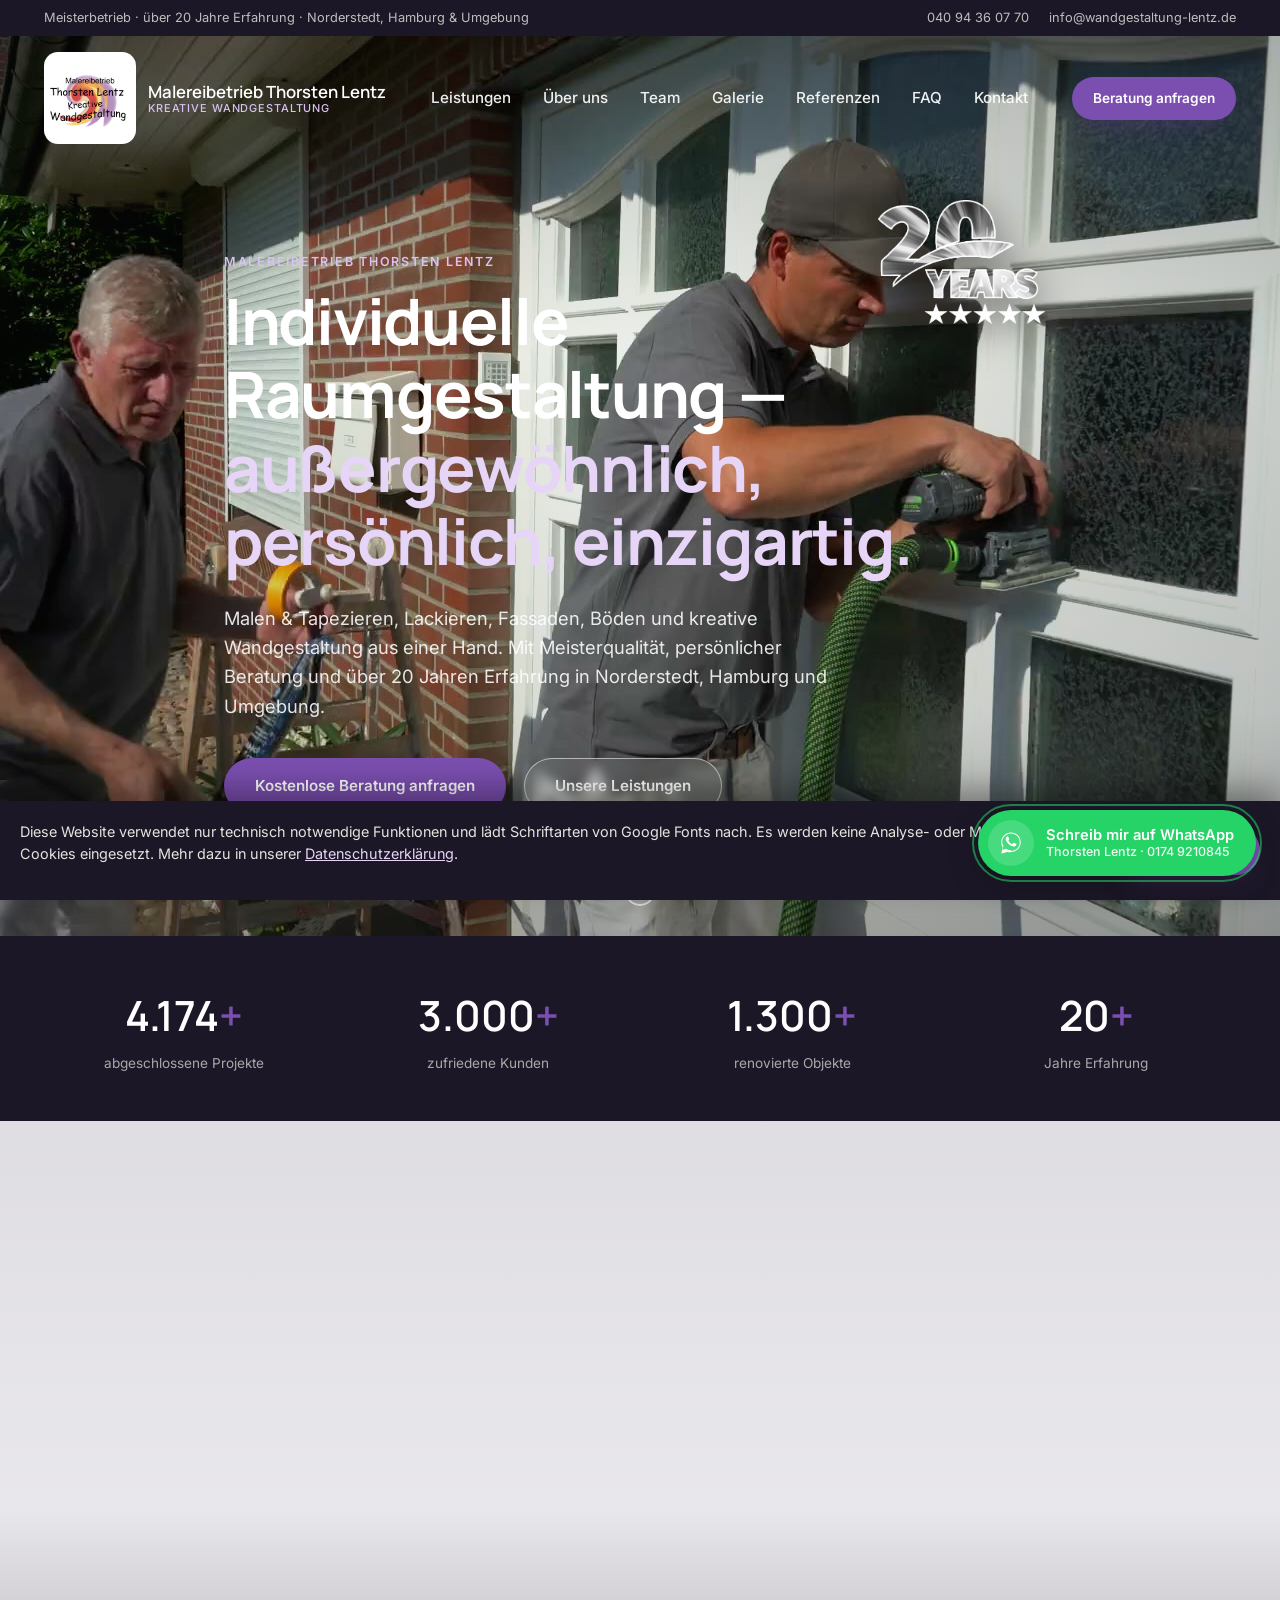
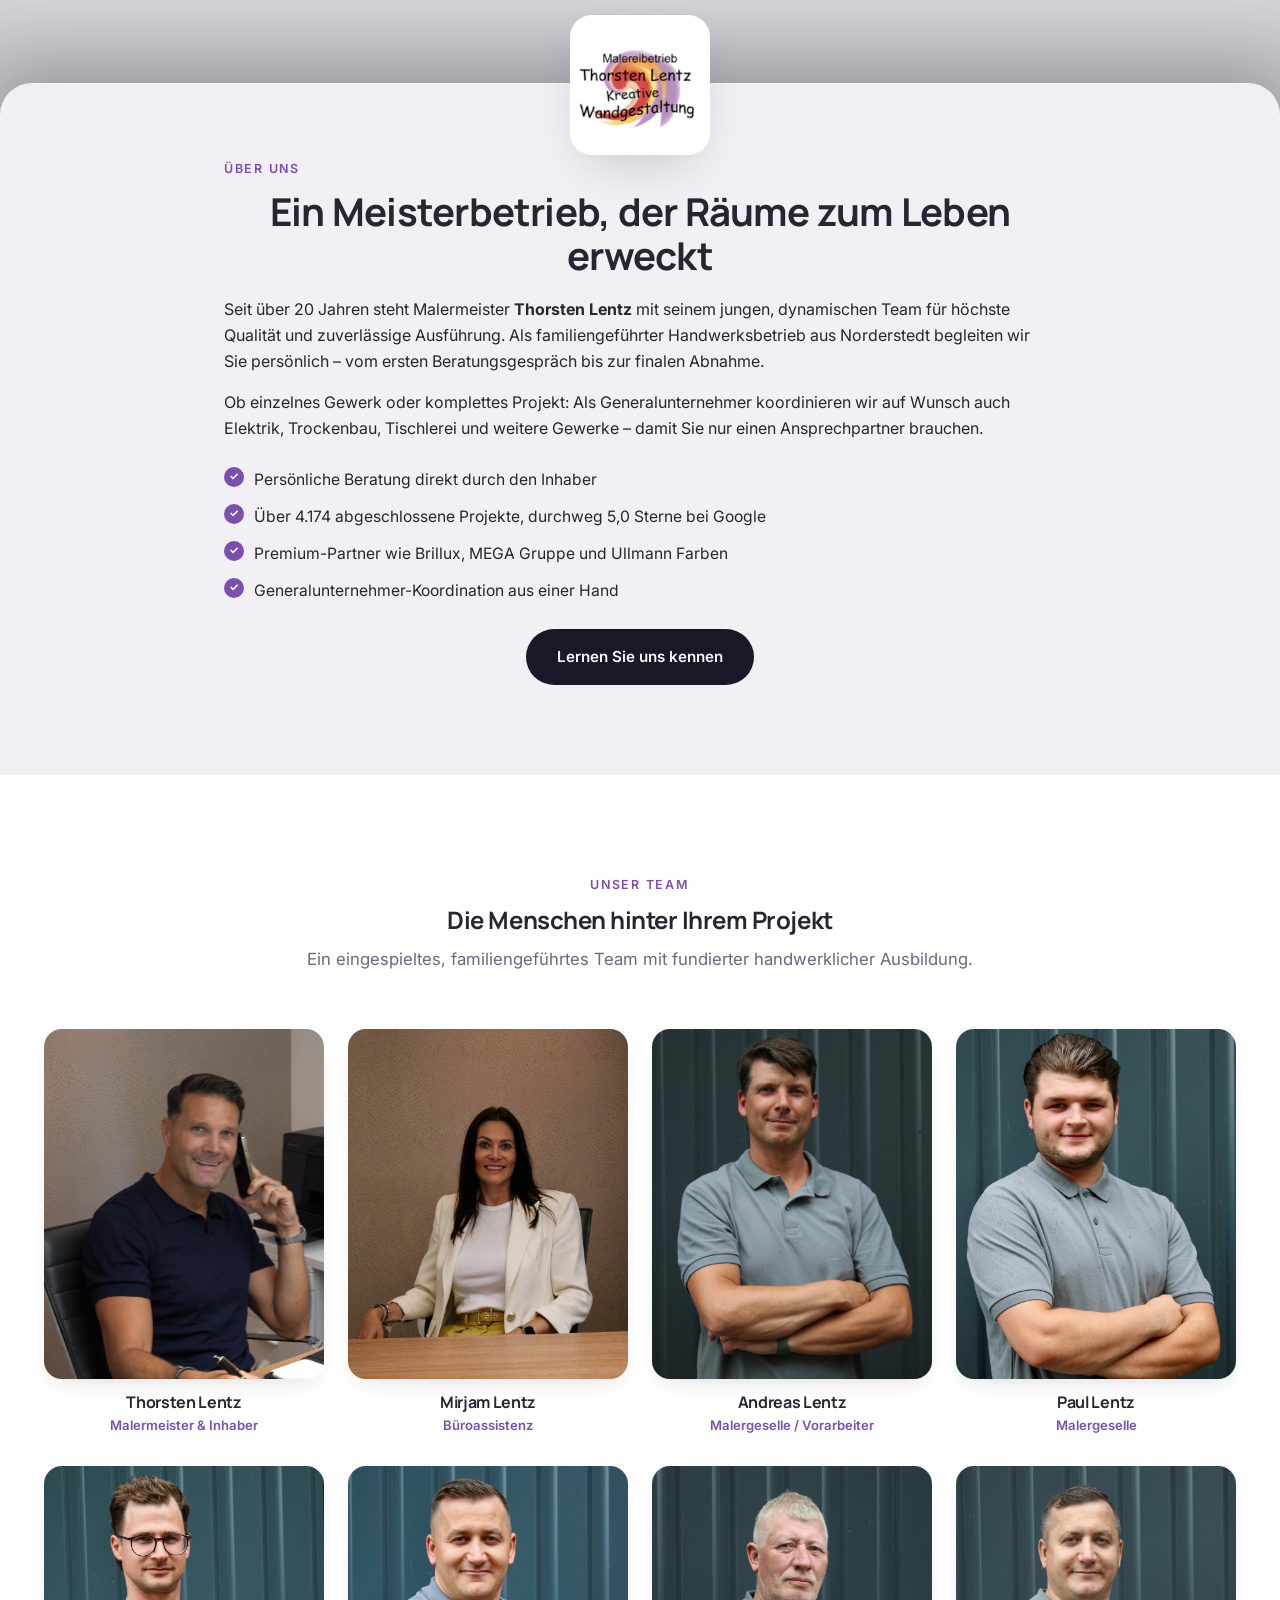
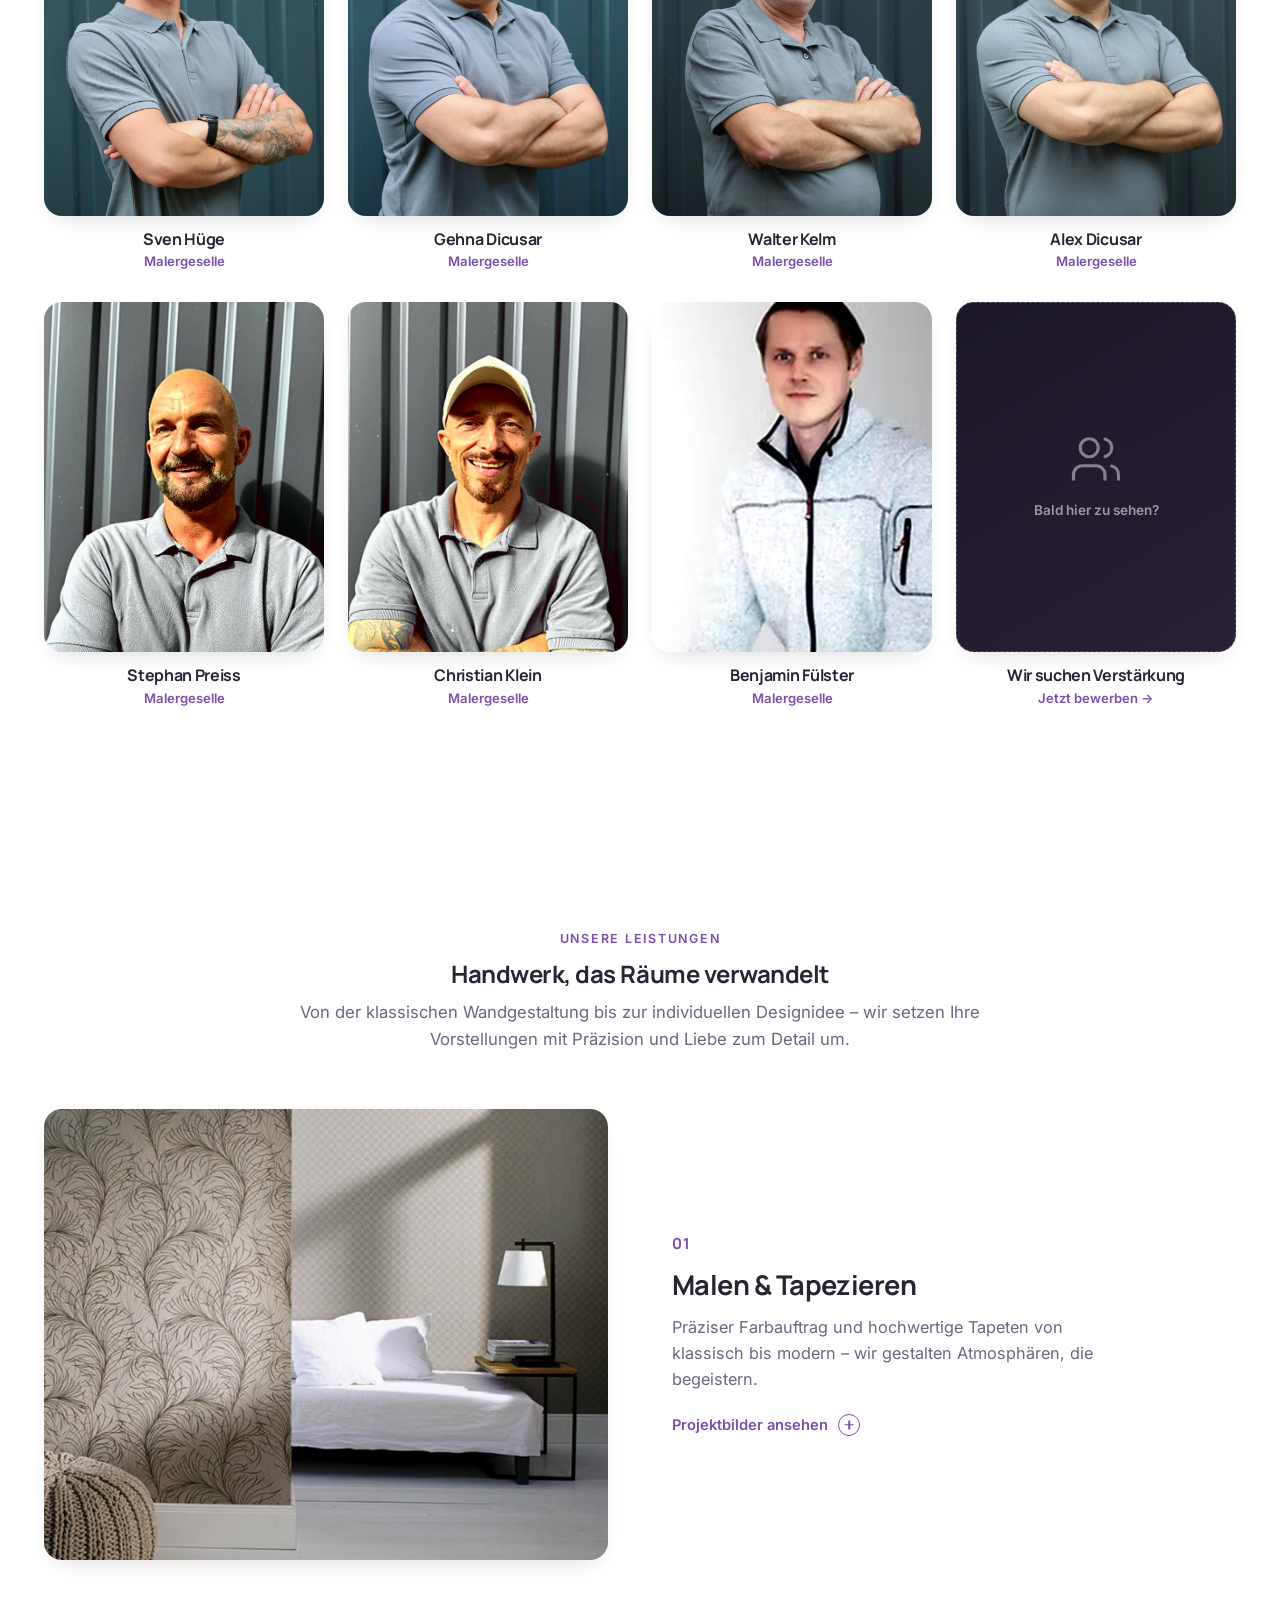
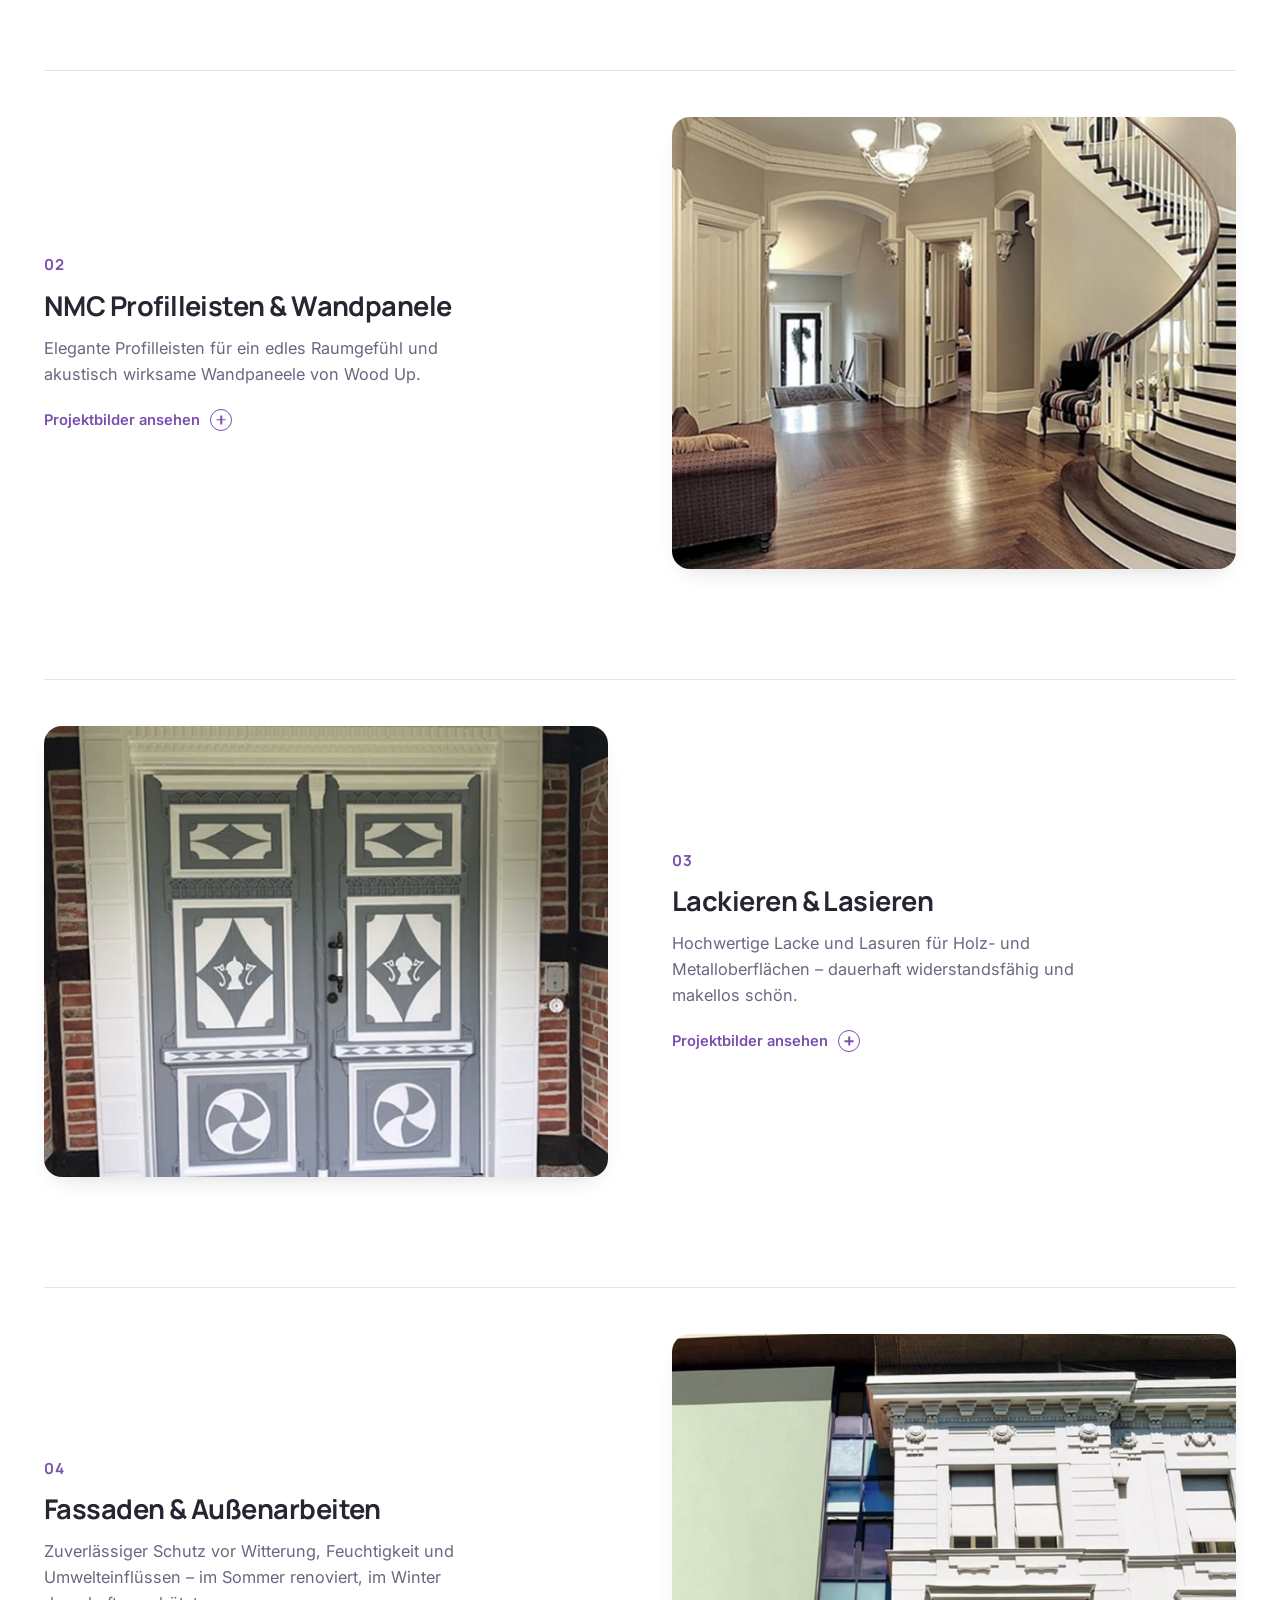
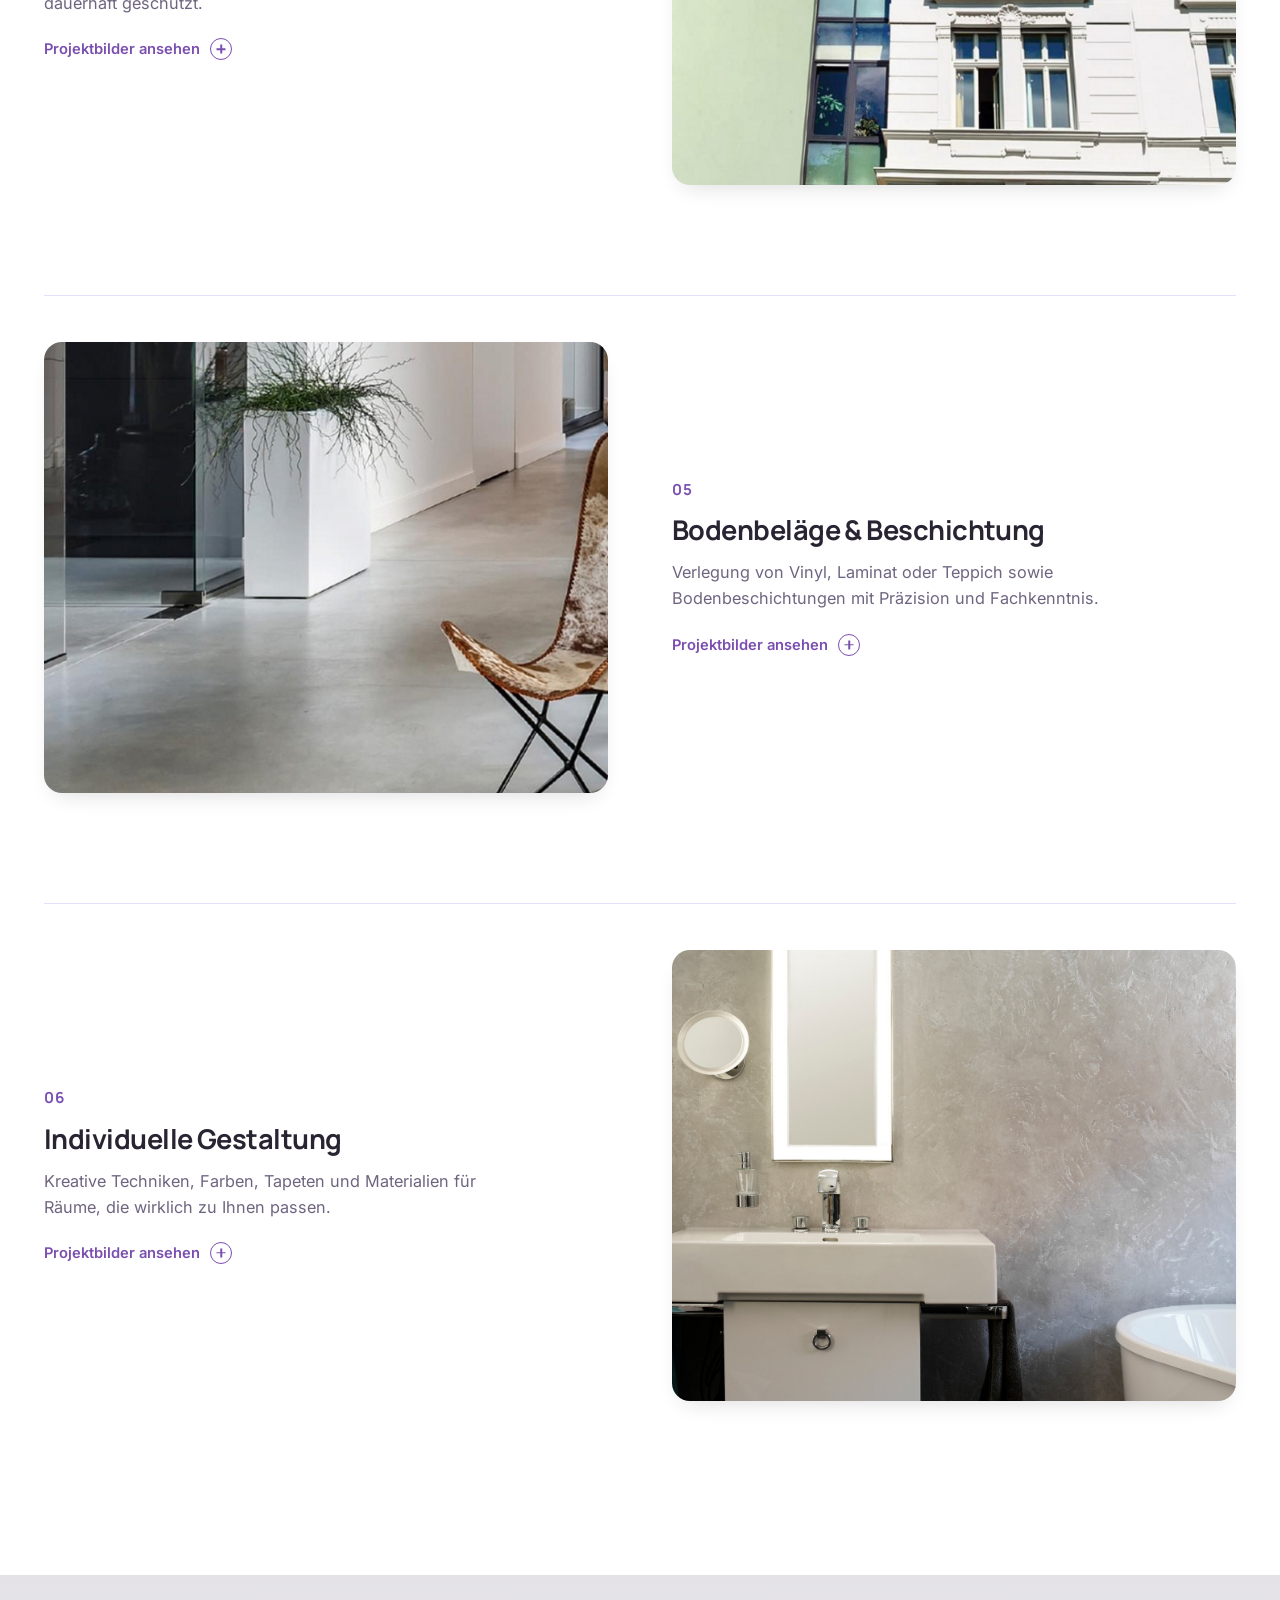
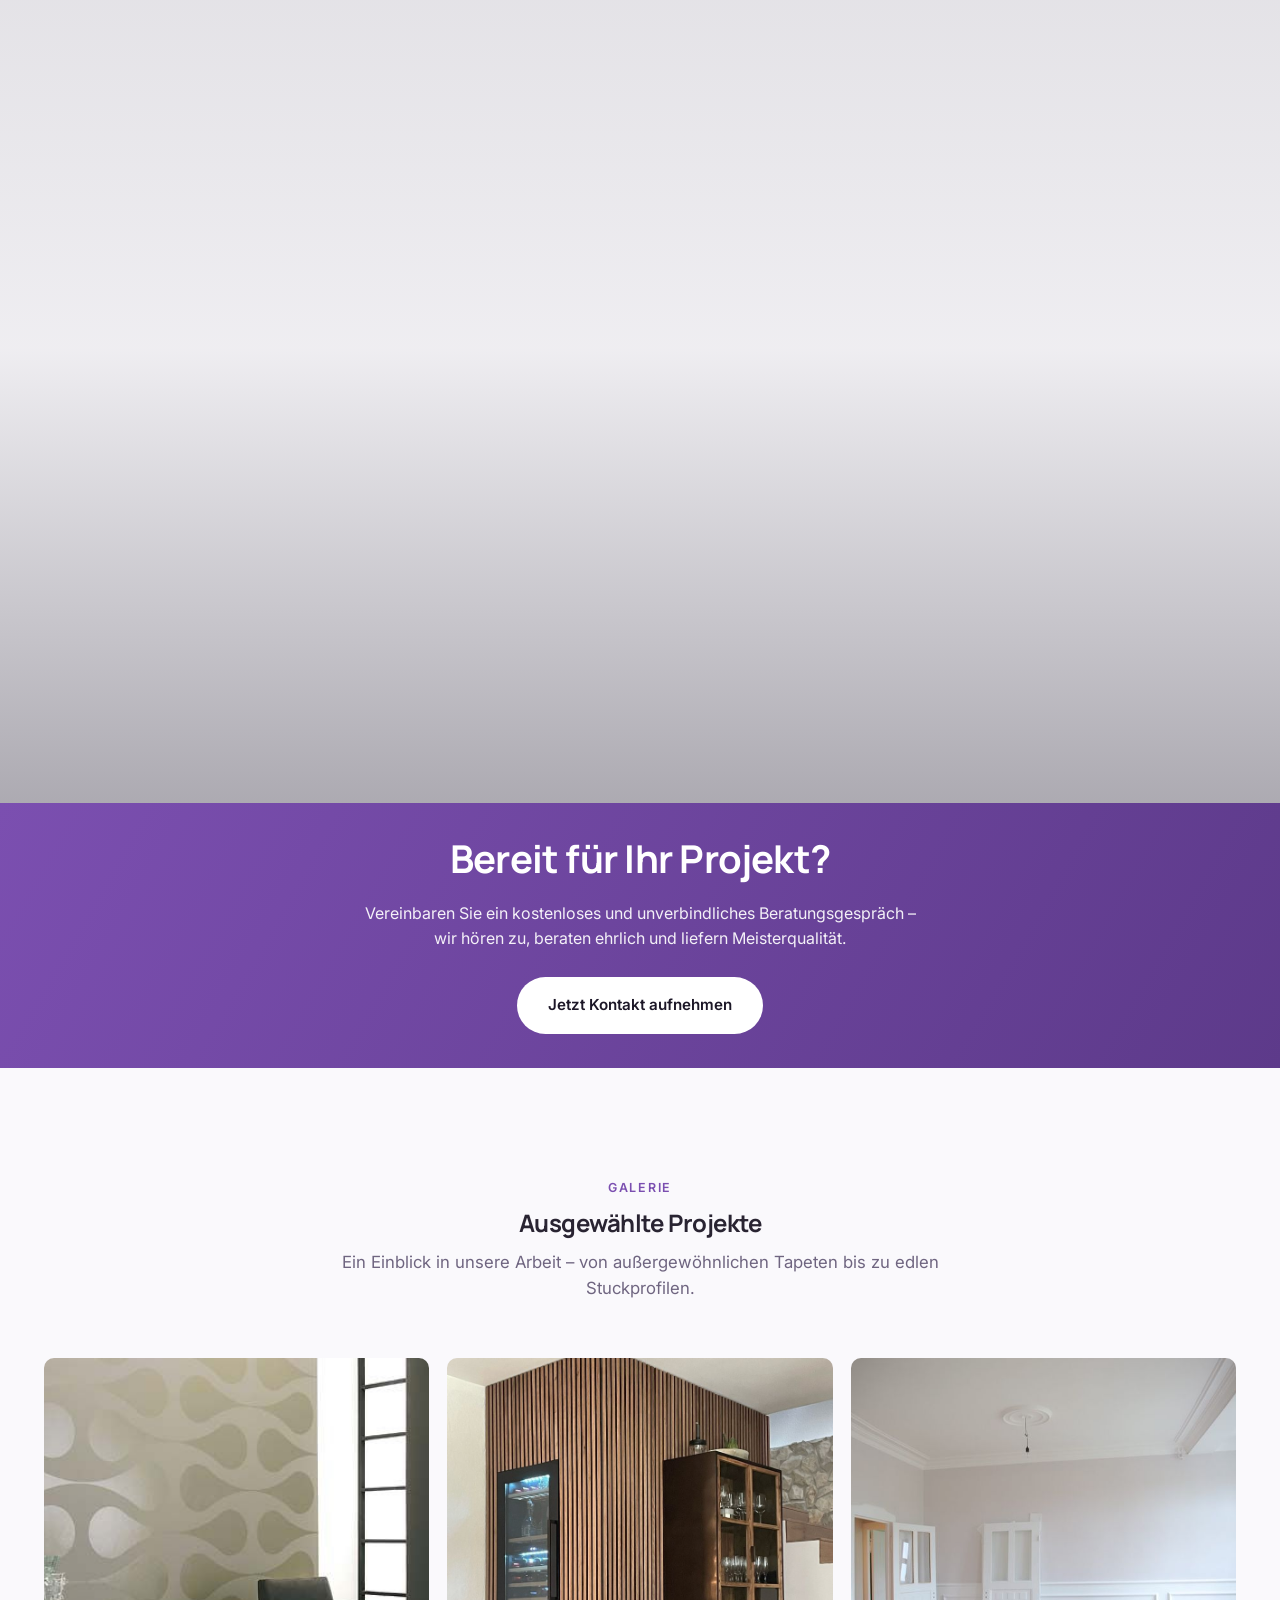
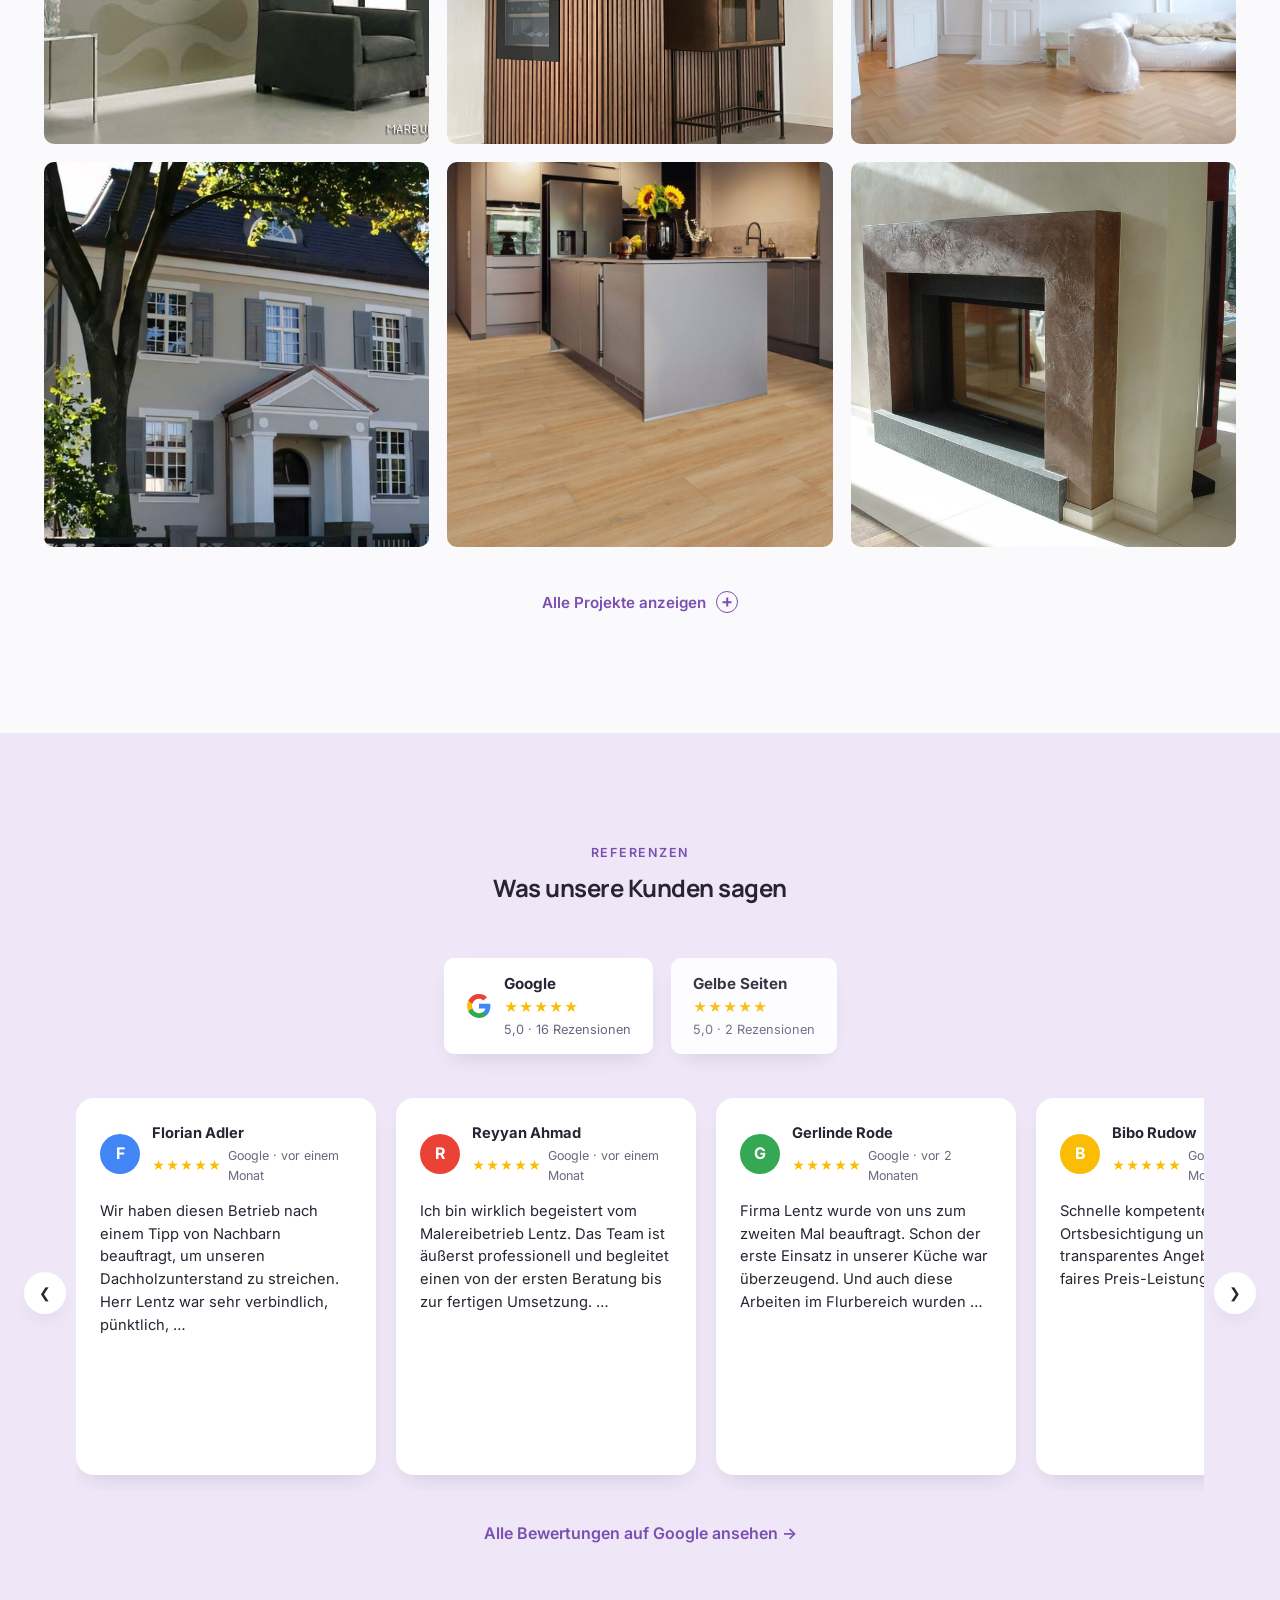
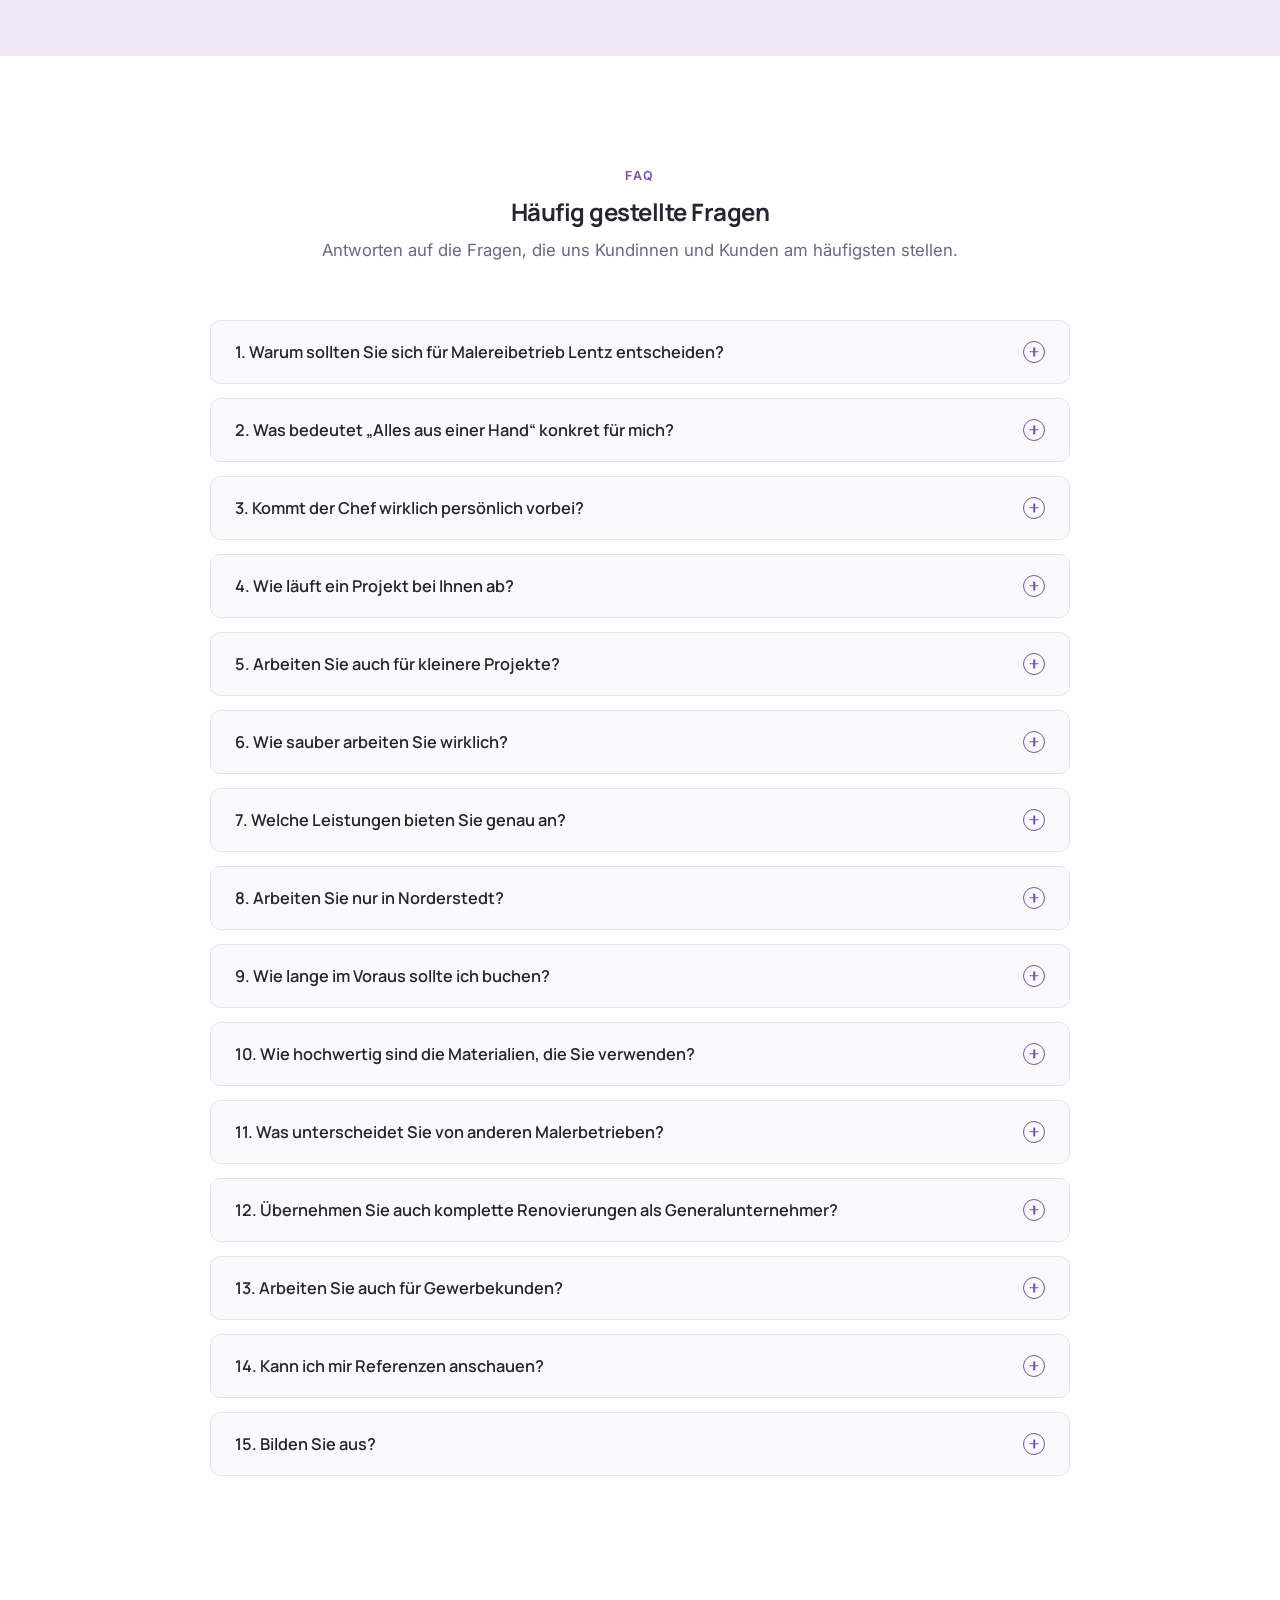
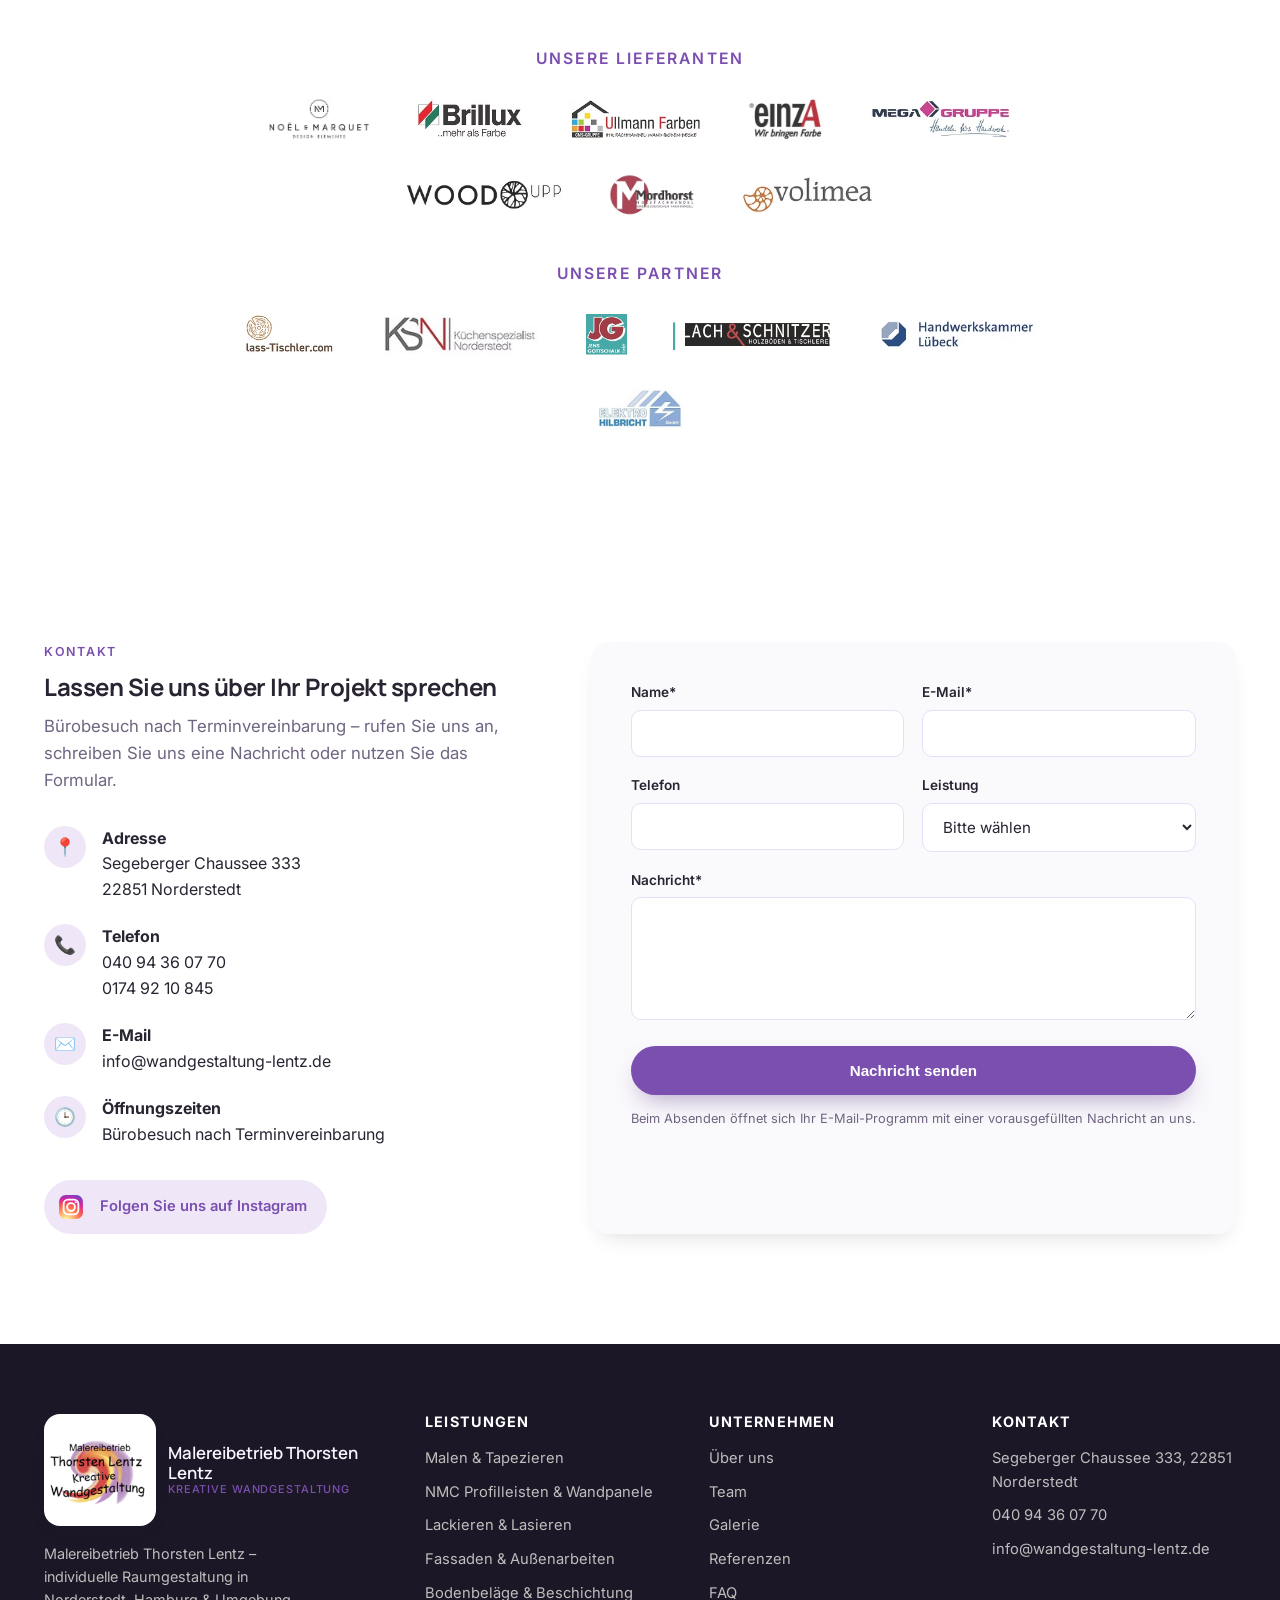
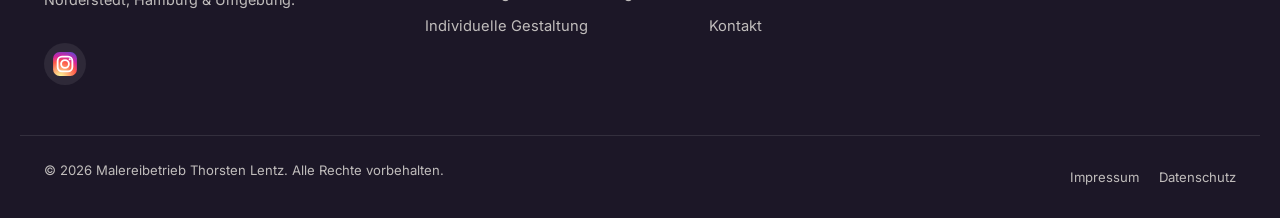
==== commit 180ce1e9: "Expand service area text to include surrounding region Co-Authored-By: Claude Sonnet 5 <noreply@anth" ====
--- a/index.html
+++ b/index.html
@@ -4,7 +4,7 @@
 <meta charset="UTF-8">
 <meta name="viewport" content="width=device-width, initial-scale=1.0">
 <title>Malereibetrieb Thorsten Lentz | Kreative Wandgestaltung in Norderstedt</title>
-<meta name="description" content="Malereibetrieb Thorsten Lentz – individuelle Raumgestaltung in Norderstedt & Hamburg. Malen &amp; Tapezieren, Lackieren, Fassaden, Böden und kreative Wandgestaltung. Über 20 Jahre Erfahrung, Meisterqualität.">
+<meta name="description" content="Malereibetrieb Thorsten Lentz – individuelle Raumgestaltung in Norderstedt, Hamburg & Umgebung. Malen &amp; Tapezieren, Lackieren, Fassaden, Böden und kreative Wandgestaltung. Über 20 Jahre Erfahrung, Meisterqualität.">
 <link rel="icon" href="assets/img/logo.png" type="image/png">
 <link rel="preconnect" href="https://fonts.googleapis.com">
 <link rel="preconnect" href="https://fonts.gstatic.com" crossorigin>
@@ -16,7 +16,7 @@
 
 <div class="topbar">
   <div class="container topbar-inner">
-    <span>Meisterbetrieb · über 20 Jahre Erfahrung · Norderstedt &amp; Hamburg</span>
+    <span>Meisterbetrieb · über 20 Jahre Erfahrung · Norderstedt, Hamburg &amp; Umgebung</span>
     <div class="topbar-contact">
       <a href="tel:+4940943607 70">040&nbsp;94&nbsp;36&nbsp;07&nbsp;70</a>
       <a href="mailto:info@wandgestaltung-lentz.de">info@wandgestaltung-lentz.de</a>
@@ -61,7 +61,7 @@
       <img class="hero-anniversary reveal" src="assets/img/anniversary-badge.png" alt="20 Jahre Malereibetrieb Thorsten Lentz" aria-hidden="true">
       <p class="eyebrow reveal">Malereibetrieb Thorsten Lentz</p>
       <h1 class="reveal">Individuelle Raumgestaltung —<br><span>außergewöhnlich, persönlich, einzigartig.</span></h1>
-      <p class="hero-sub reveal">Malen &amp; Tapezieren, Lackieren, Fassaden, Böden und kreative Wandgestaltung aus einer Hand. Mit Meisterqualität, persönlicher Beratung und über 20 Jahren Erfahrung in Norderstedt und Hamburg.</p>
+      <p class="hero-sub reveal">Malen &amp; Tapezieren, Lackieren, Fassaden, Böden und kreative Wandgestaltung aus einer Hand. Mit Meisterqualität, persönlicher Beratung und über 20 Jahren Erfahrung in Norderstedt, Hamburg und Umgebung.</p>
       <div class="hero-actions reveal">
         <a href="#kontakt" class="btn btn-accent">Kostenlose Beratung anfragen</a>
         <a href="#leistungen" class="btn btn-outline-light">Unsere Leistungen</a>
@@ -1010,7 +1010,7 @@
         <img src="assets/img/logo.png" alt="Logo Malereibetrieb Thorsten Lentz" class="brand-logo">
         <span class="brand-text light">Malereibetrieb Thorsten Lentz<small>Kreative Wandgestaltung</small></span>
       </a>
-      <p>Malereibetrieb Thorsten Lentz &ndash; individuelle Raumgestaltung in Norderstedt &amp; Hamburg.</p>
+      <p>Malereibetrieb Thorsten Lentz &ndash; individuelle Raumgestaltung in Norderstedt, Hamburg &amp; Umgebung.</p>
       <a href="https://www.instagram.com/malereibetrieb_lentz" target="_blank" rel="noopener" class="social-icon social-icon-footer" aria-label="Malereibetrieb Lentz auf Instagram">
         <svg viewBox="0 0 24 24" xmlns="http://www.w3.org/2000/svg" aria-hidden="true">
           <defs>
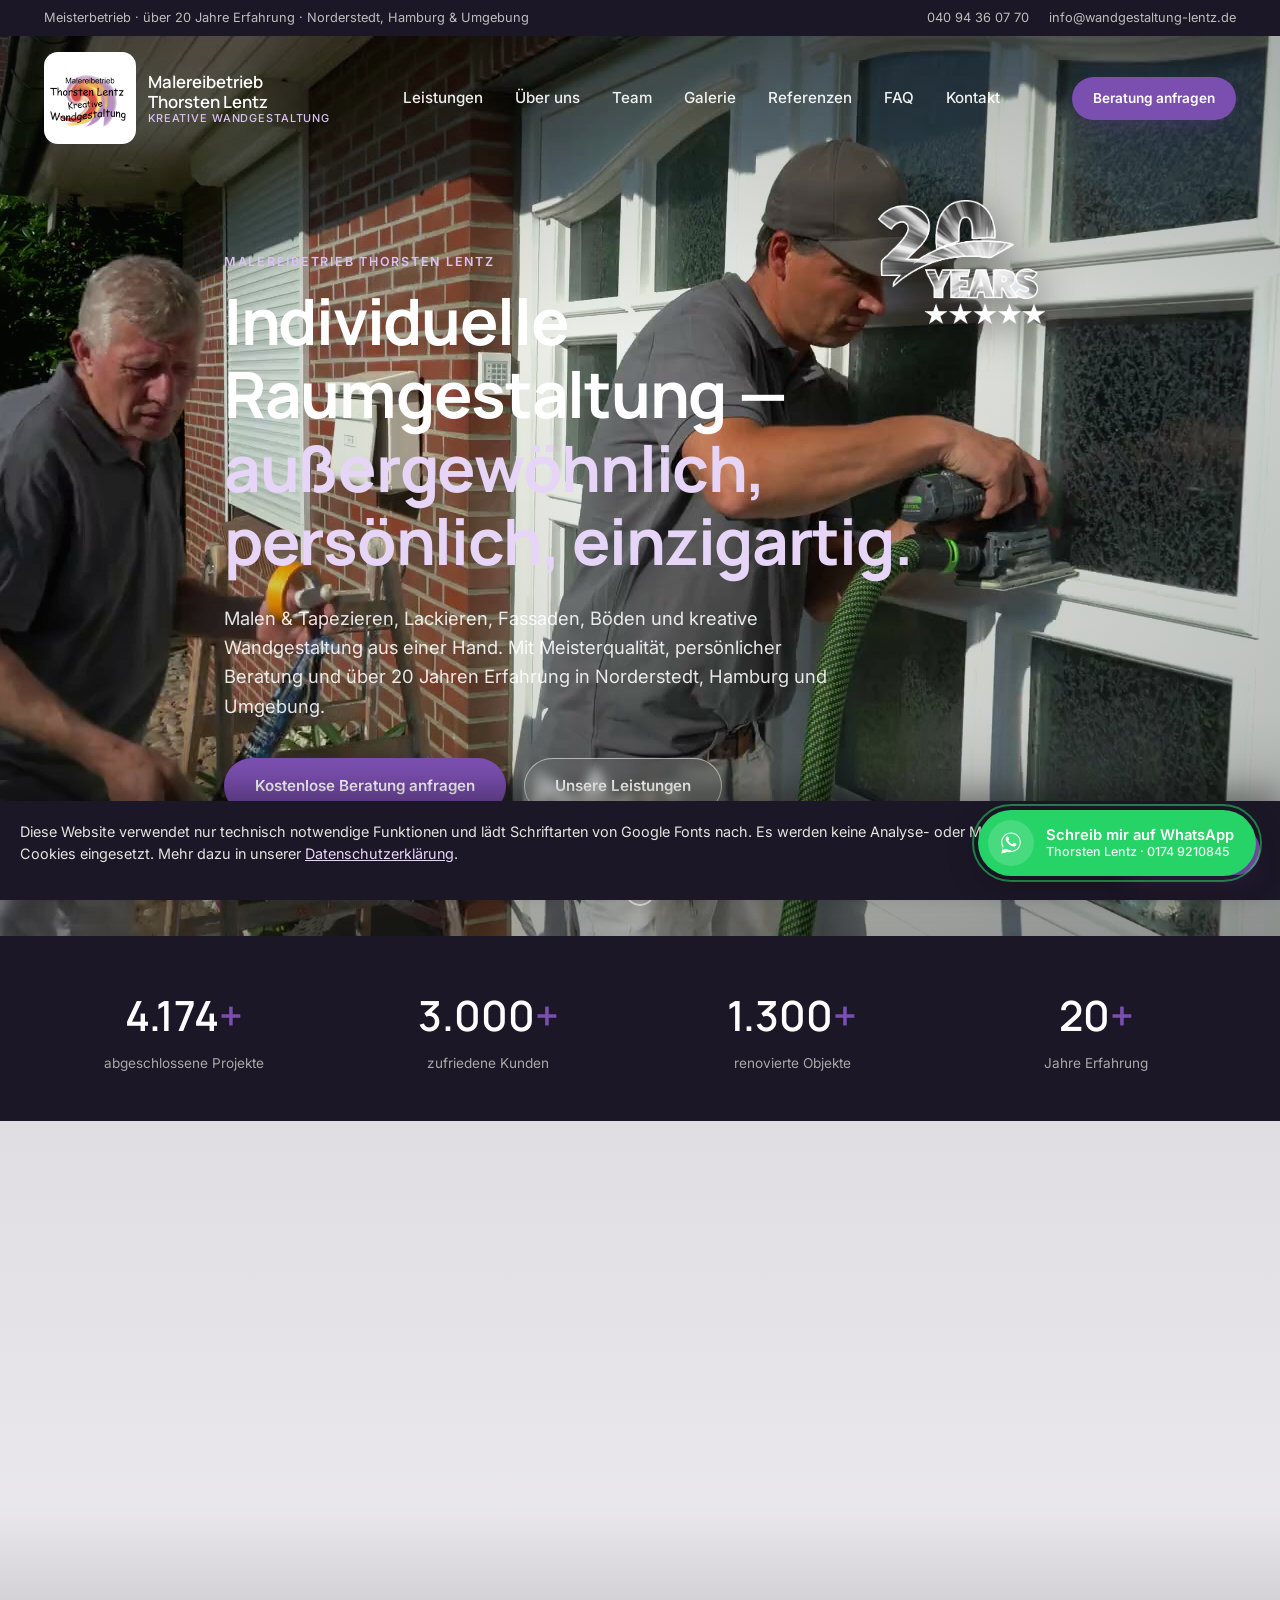
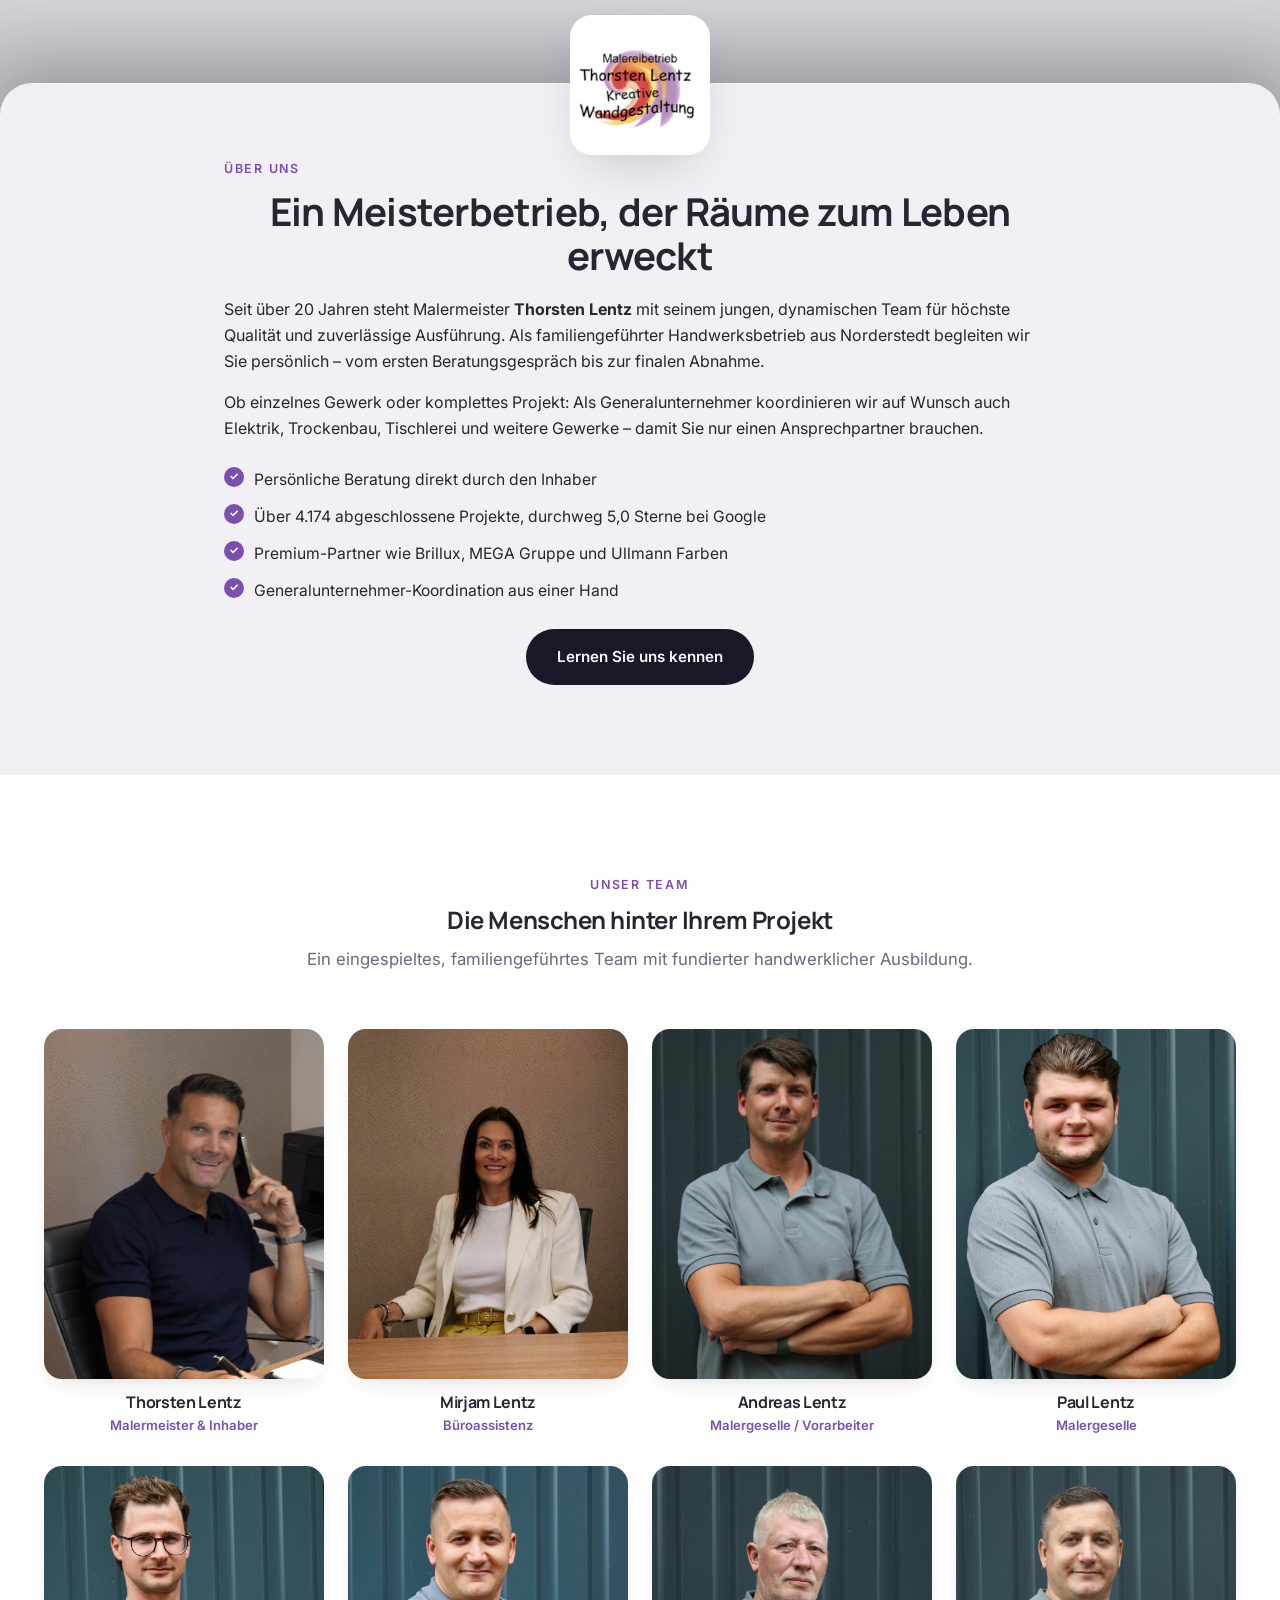
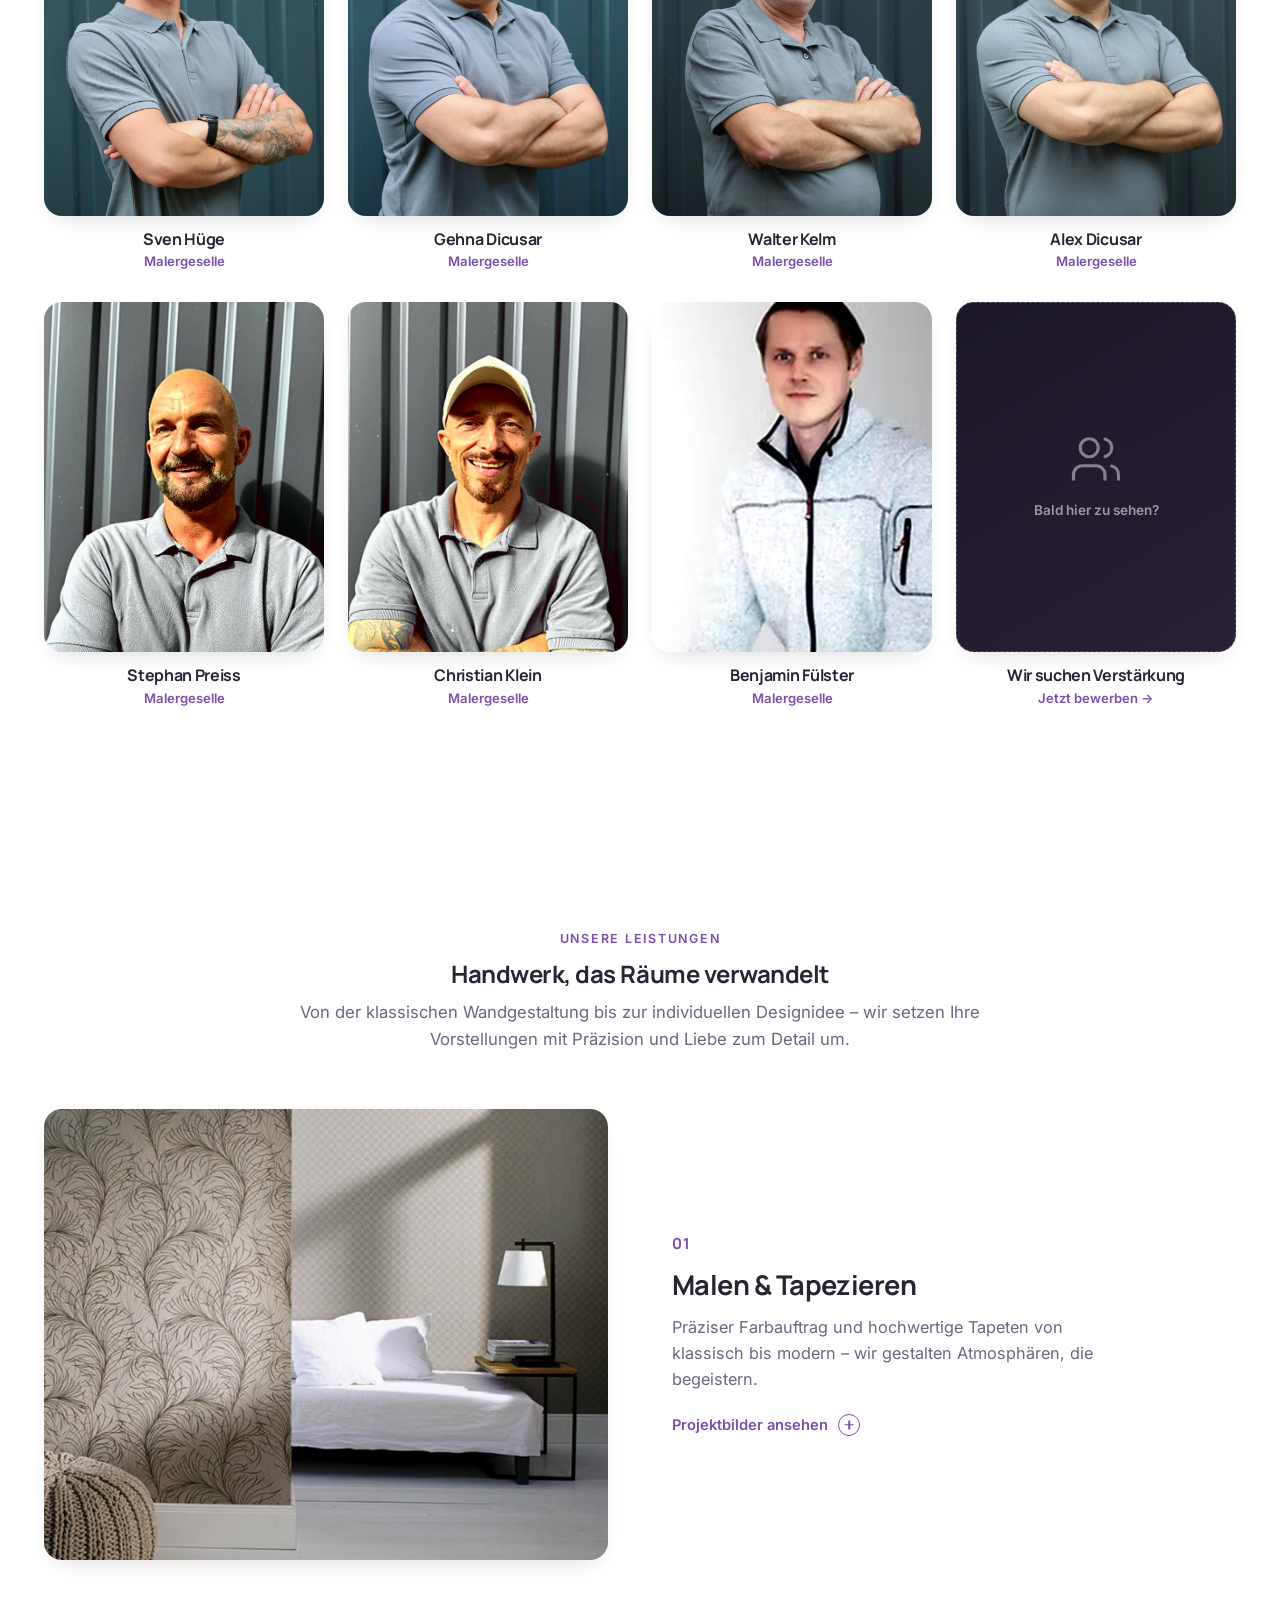
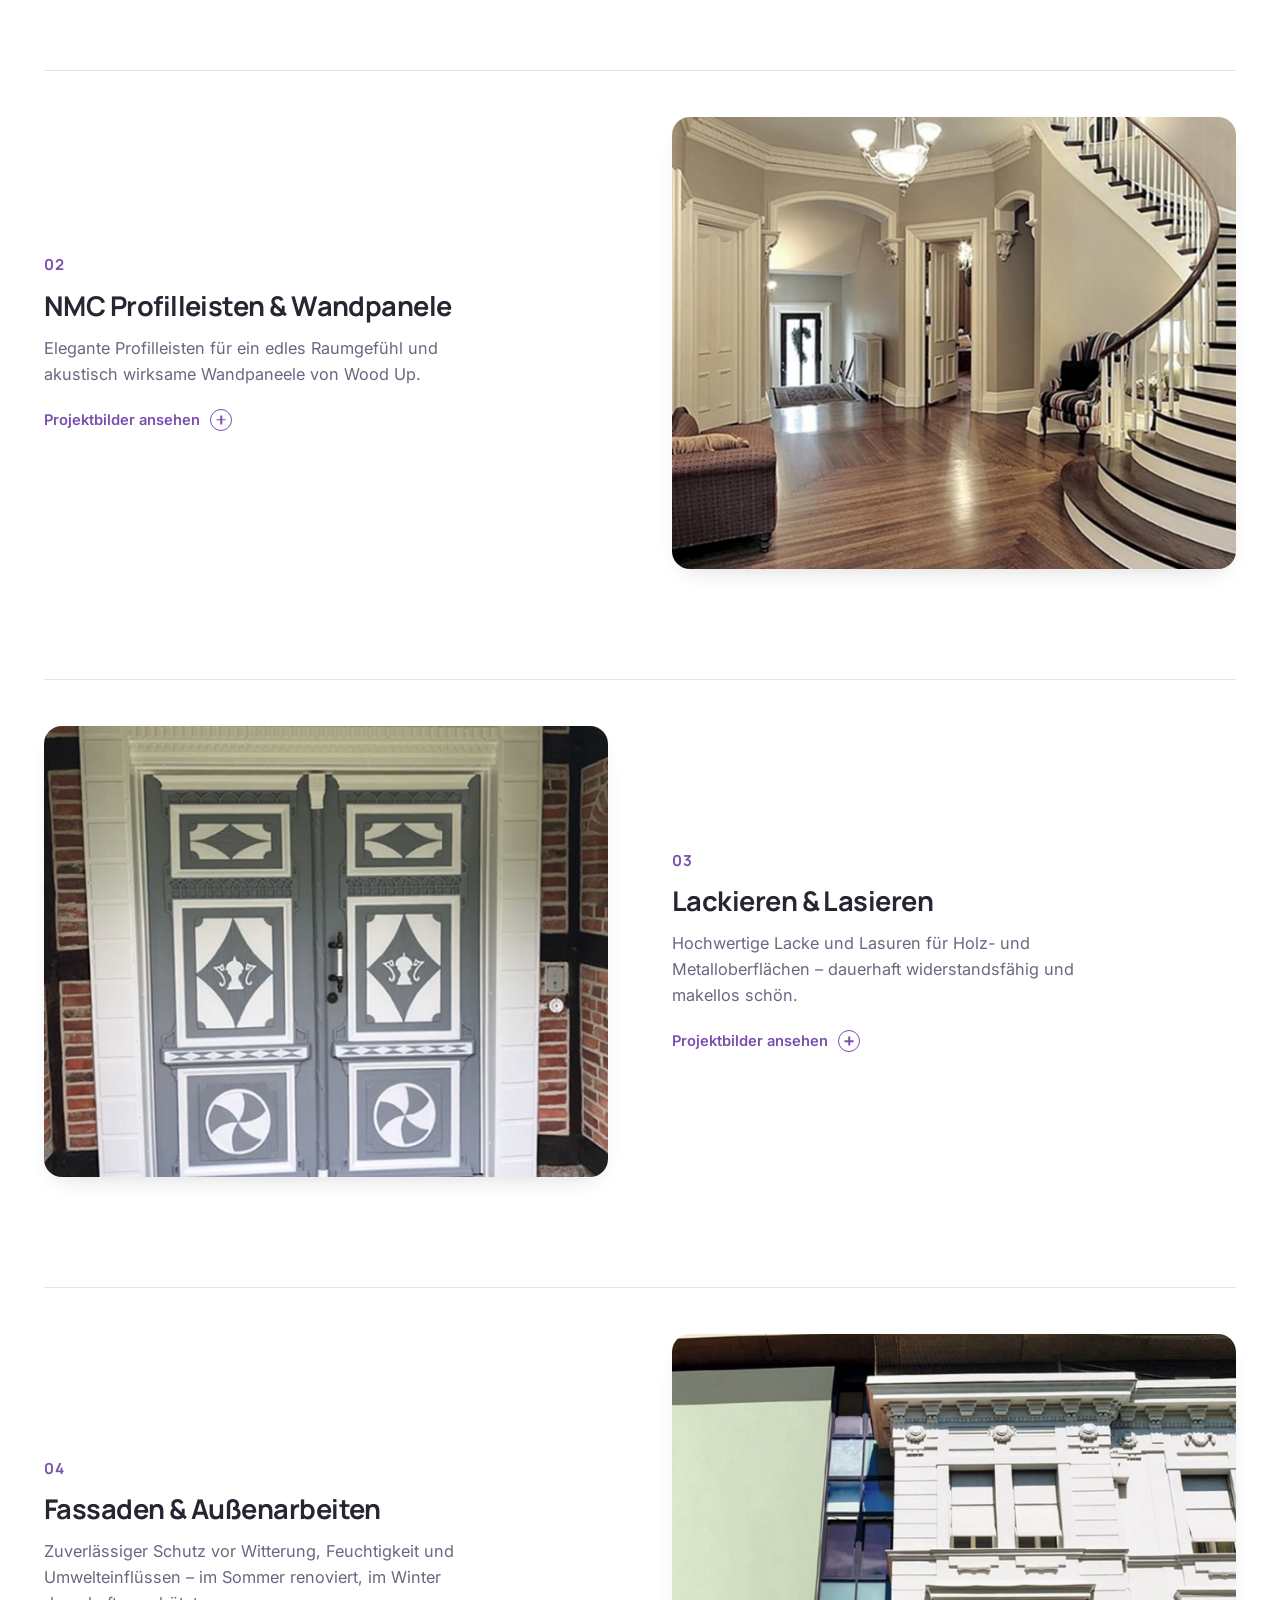
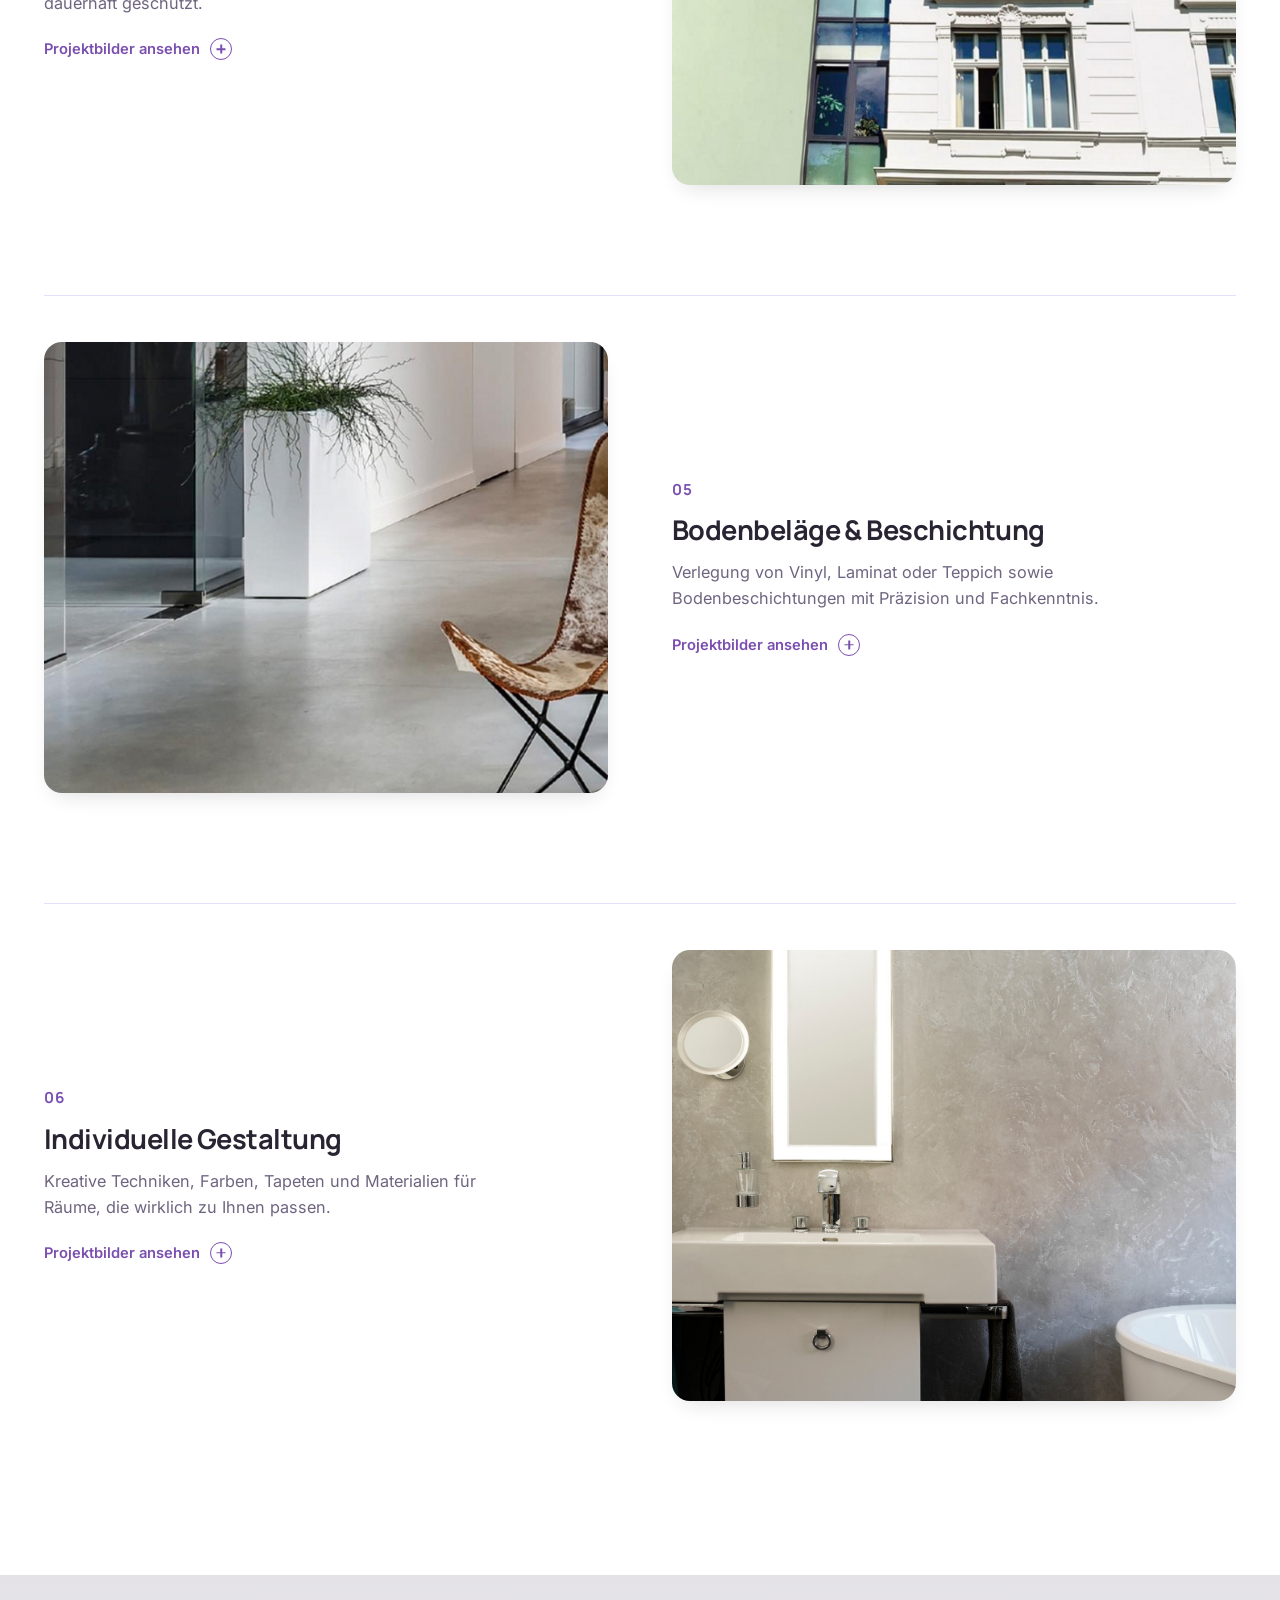
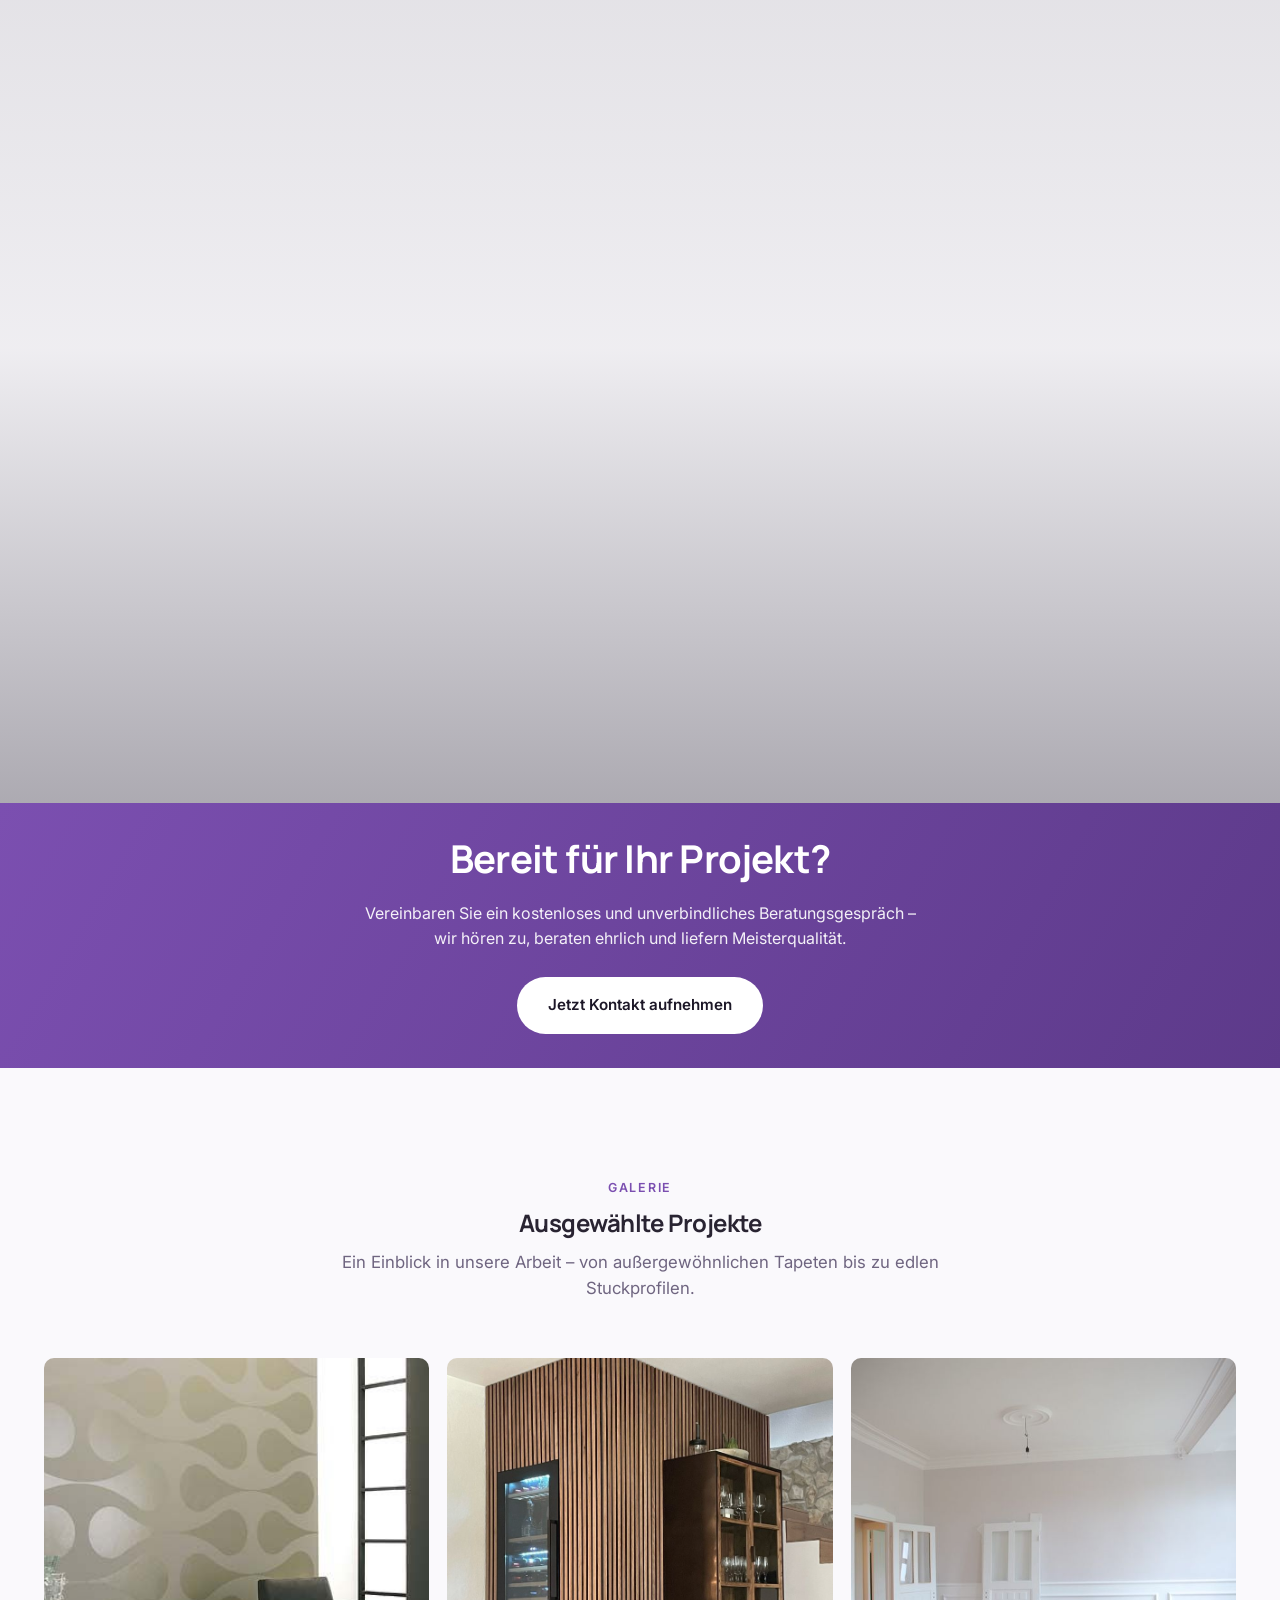
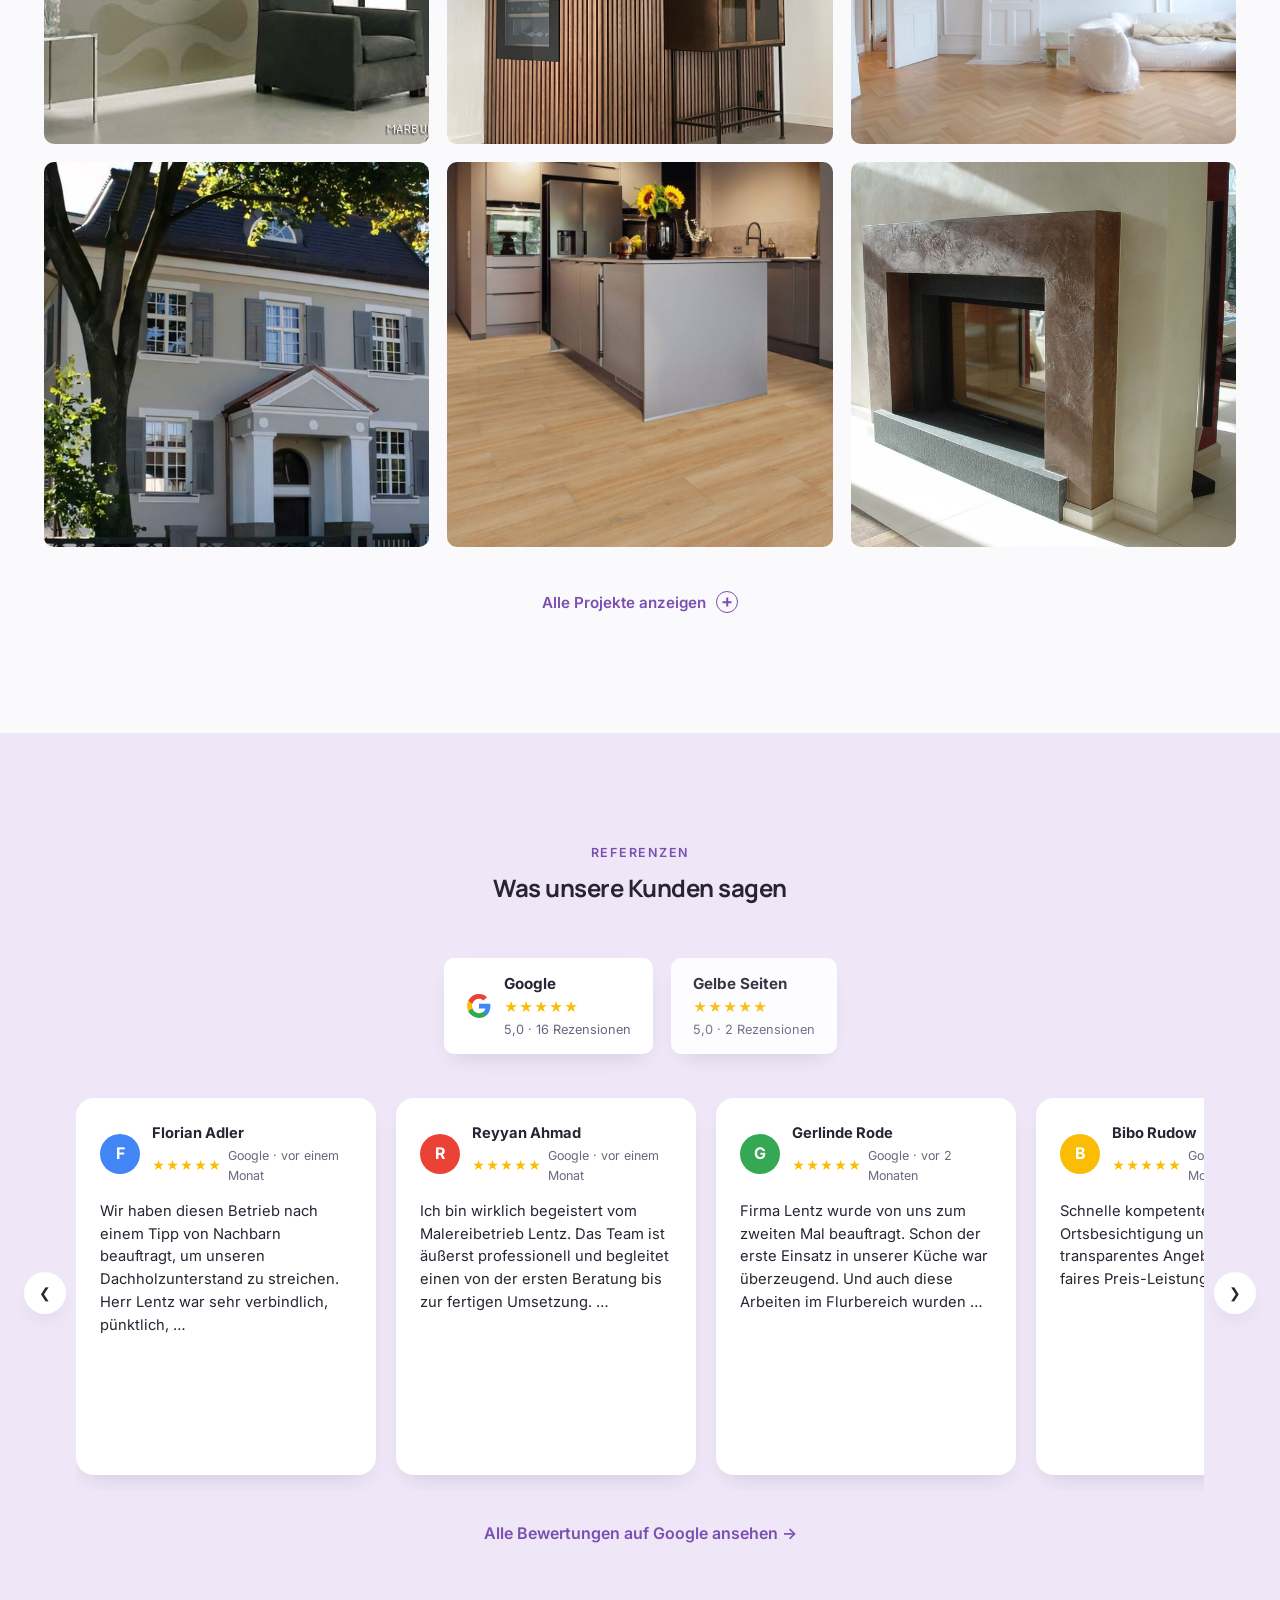
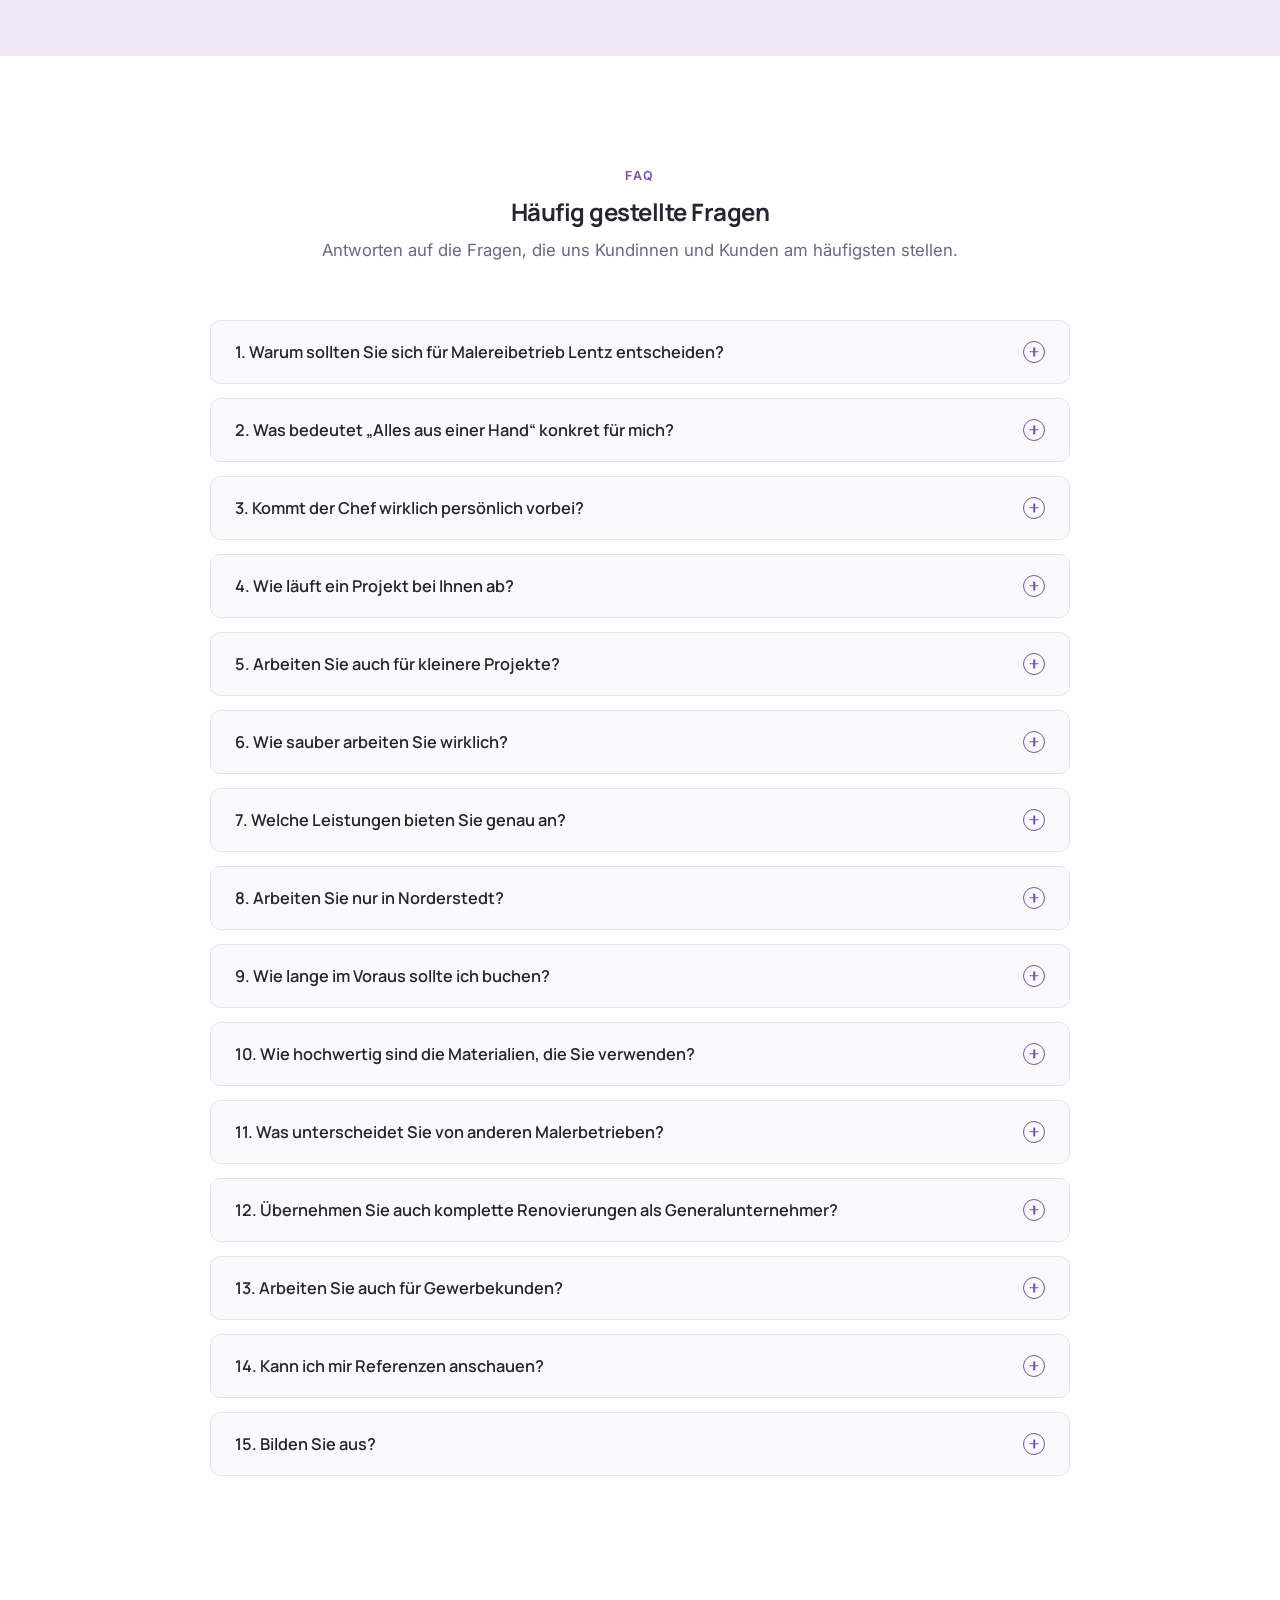
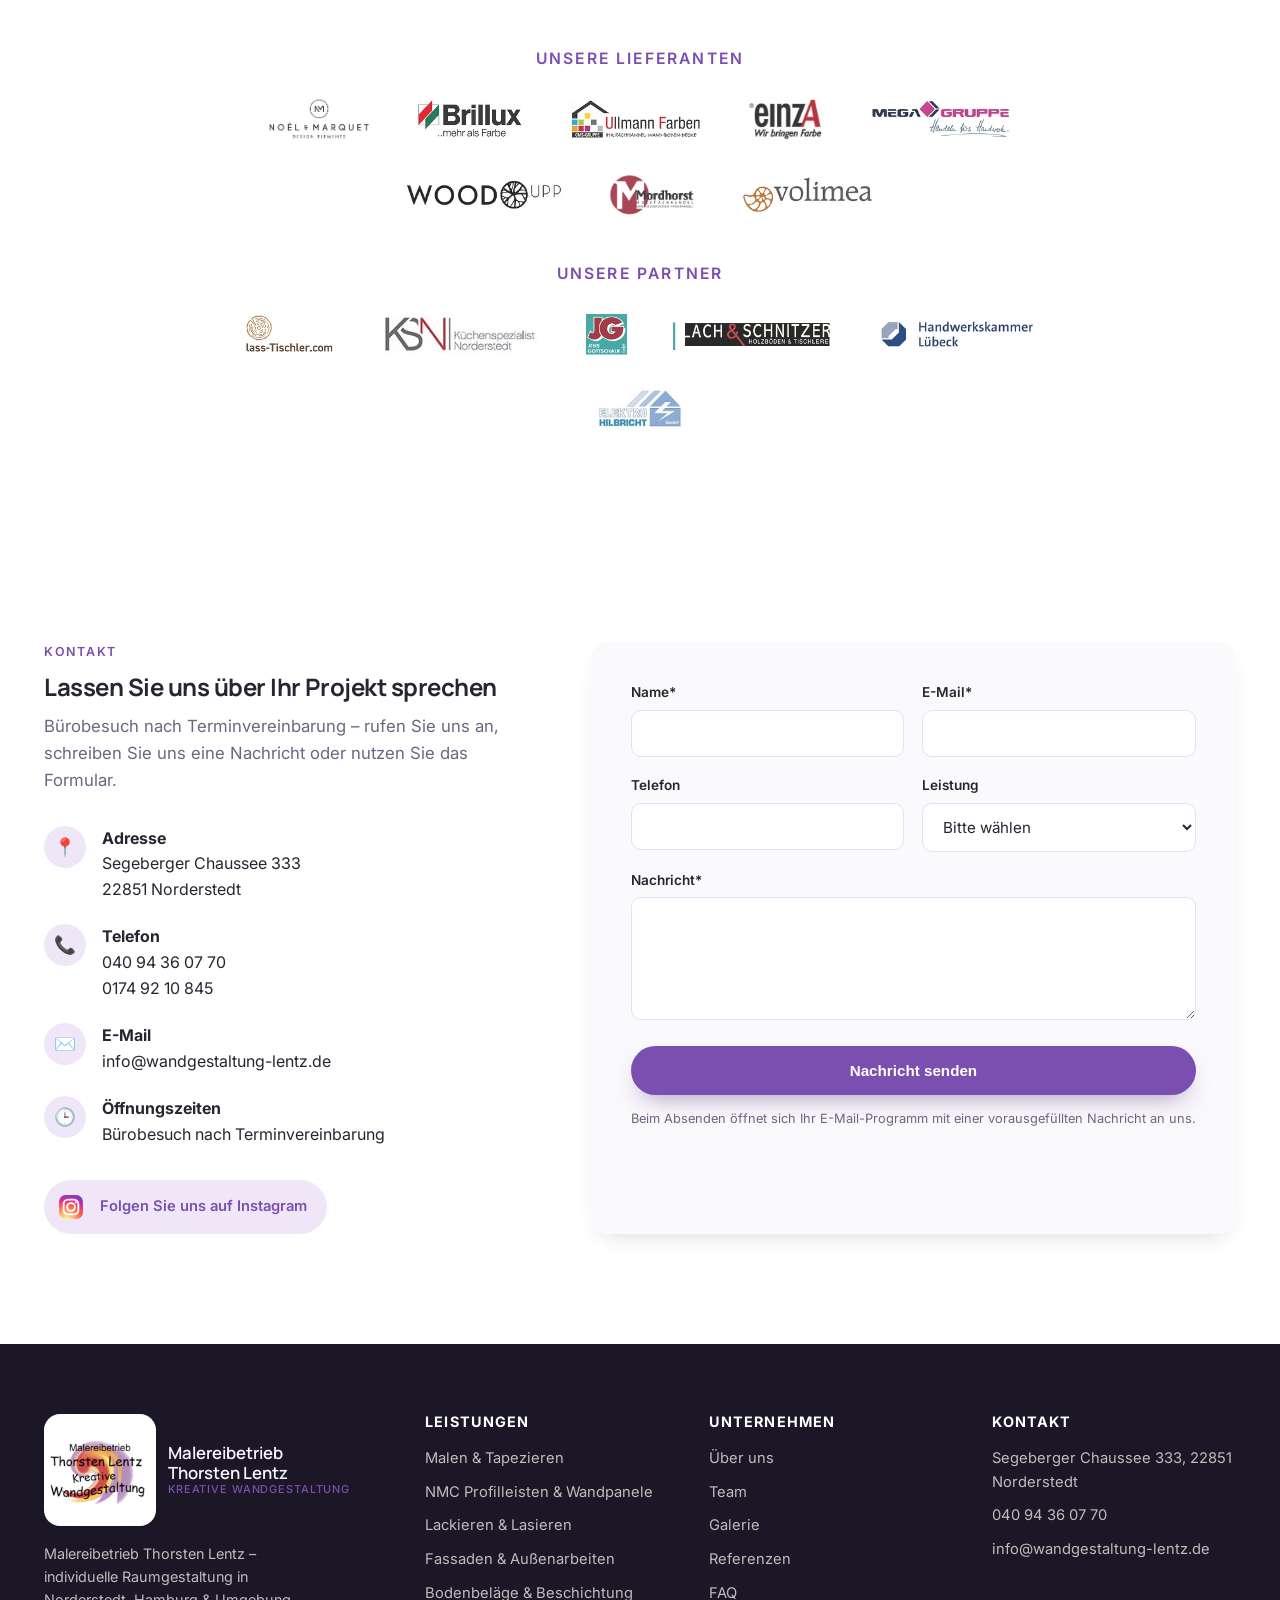
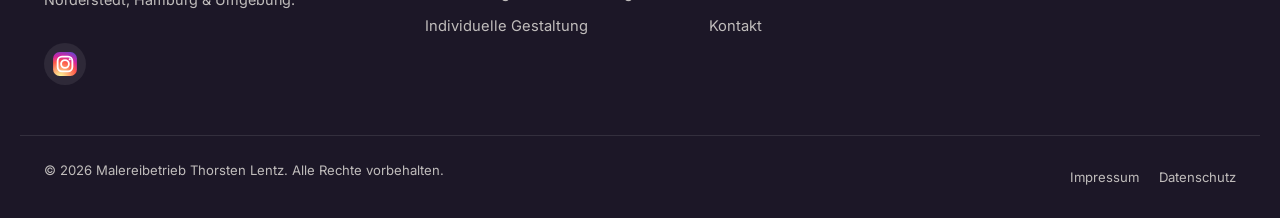
==== commit 77e3b75f: "Fix brand text line break to keep owner's name together Co-Authored-By: Claude Sonnet 5 <noreply@ant" ====
--- a/index.html
+++ b/index.html
@@ -28,7 +28,7 @@
   <div class="container header-inner">
     <a href="#top" class="brand">
       <img src="assets/img/logo.png" alt="Logo Malereibetrieb Thorsten Lentz" class="brand-logo">
-      <span class="brand-text">Malereibetrieb Thorsten Lentz<small>Kreative Wandgestaltung</small></span>
+      <span class="brand-text">Malereibetrieb<br>Thorsten Lentz<small>Kreative Wandgestaltung</small></span>
     </a>
 
     <nav class="main-nav" id="mainNav">
@@ -1008,7 +1008,7 @@
     <div class="footer-brand">
       <a href="#top" class="brand">
         <img src="assets/img/logo.png" alt="Logo Malereibetrieb Thorsten Lentz" class="brand-logo">
-        <span class="brand-text light">Malereibetrieb Thorsten Lentz<small>Kreative Wandgestaltung</small></span>
+        <span class="brand-text light">Malereibetrieb<br>Thorsten Lentz<small>Kreative Wandgestaltung</small></span>
       </a>
       <p>Malereibetrieb Thorsten Lentz &ndash; individuelle Raumgestaltung in Norderstedt, Hamburg &amp; Umgebung.</p>
       <a href="https://www.instagram.com/malereibetrieb_lentz" target="_blank" rel="noopener" class="social-icon social-icon-footer" aria-label="Malereibetrieb Lentz auf Instagram">
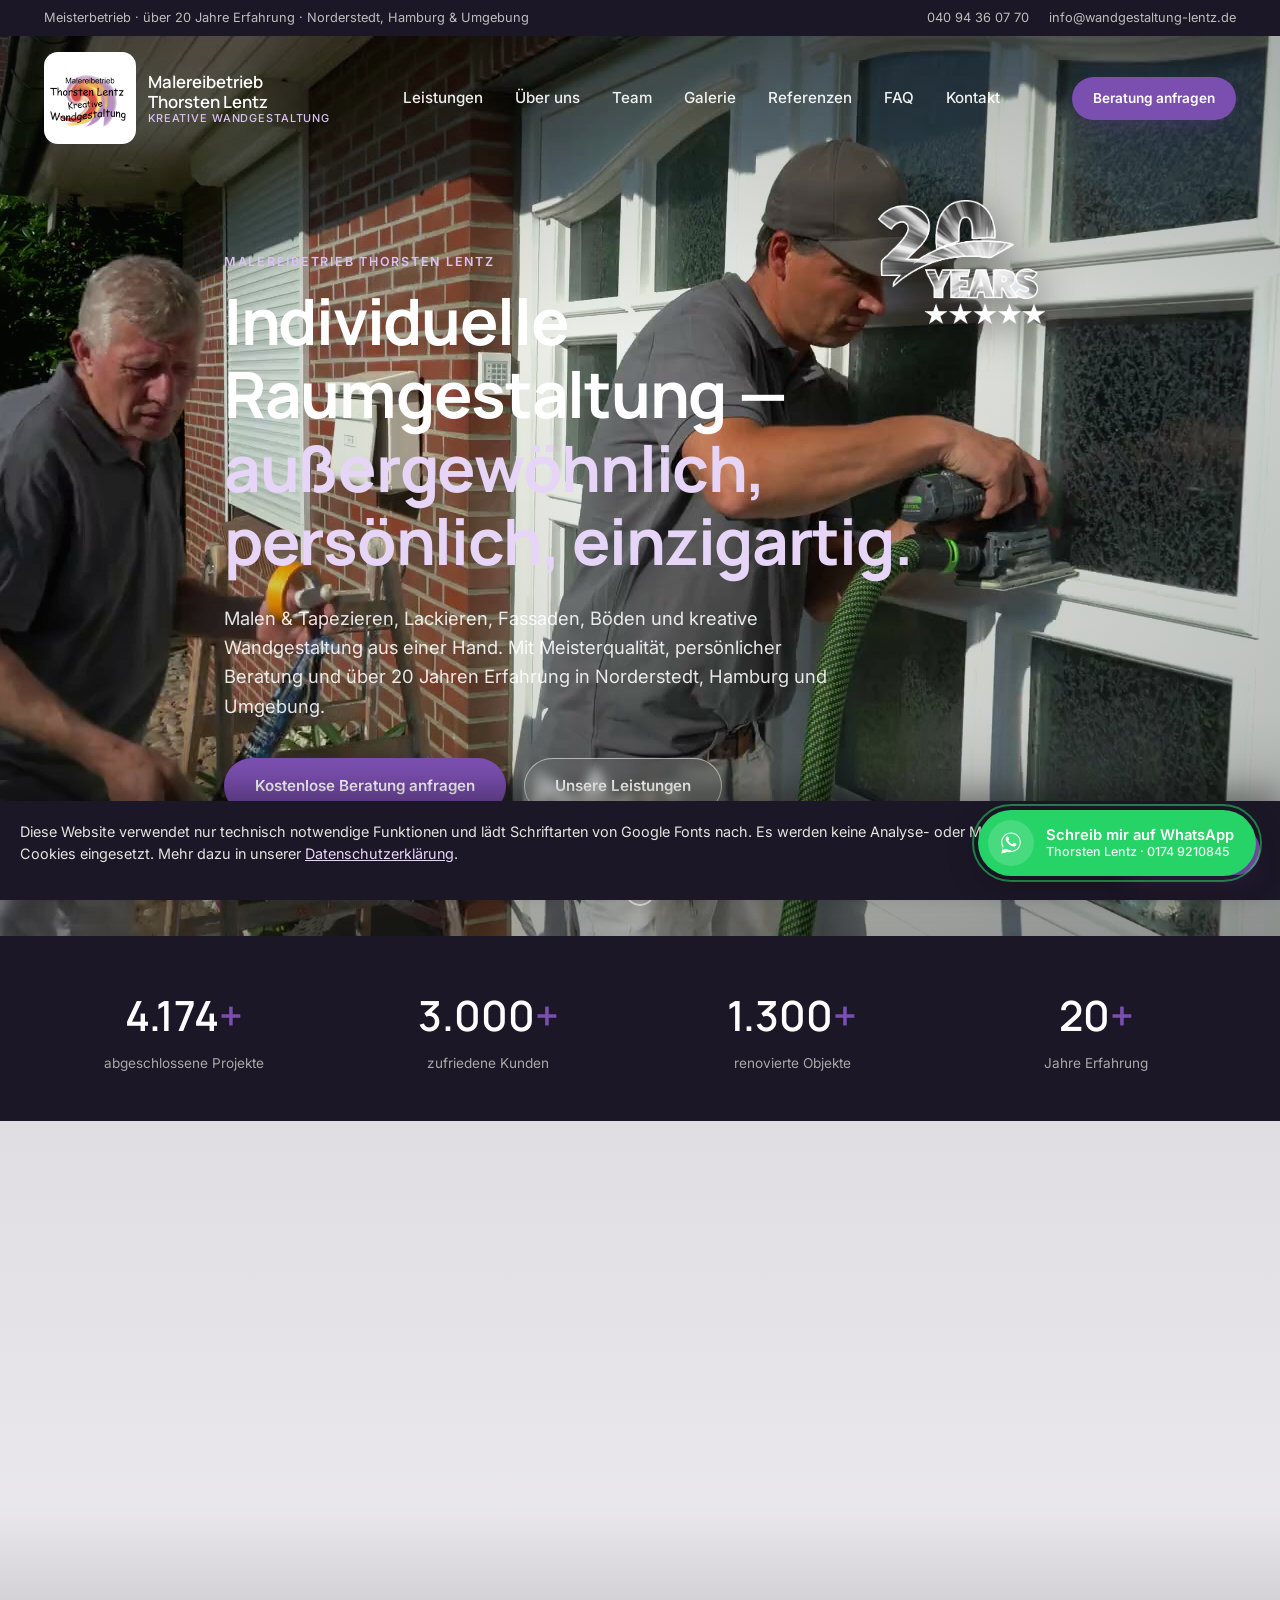
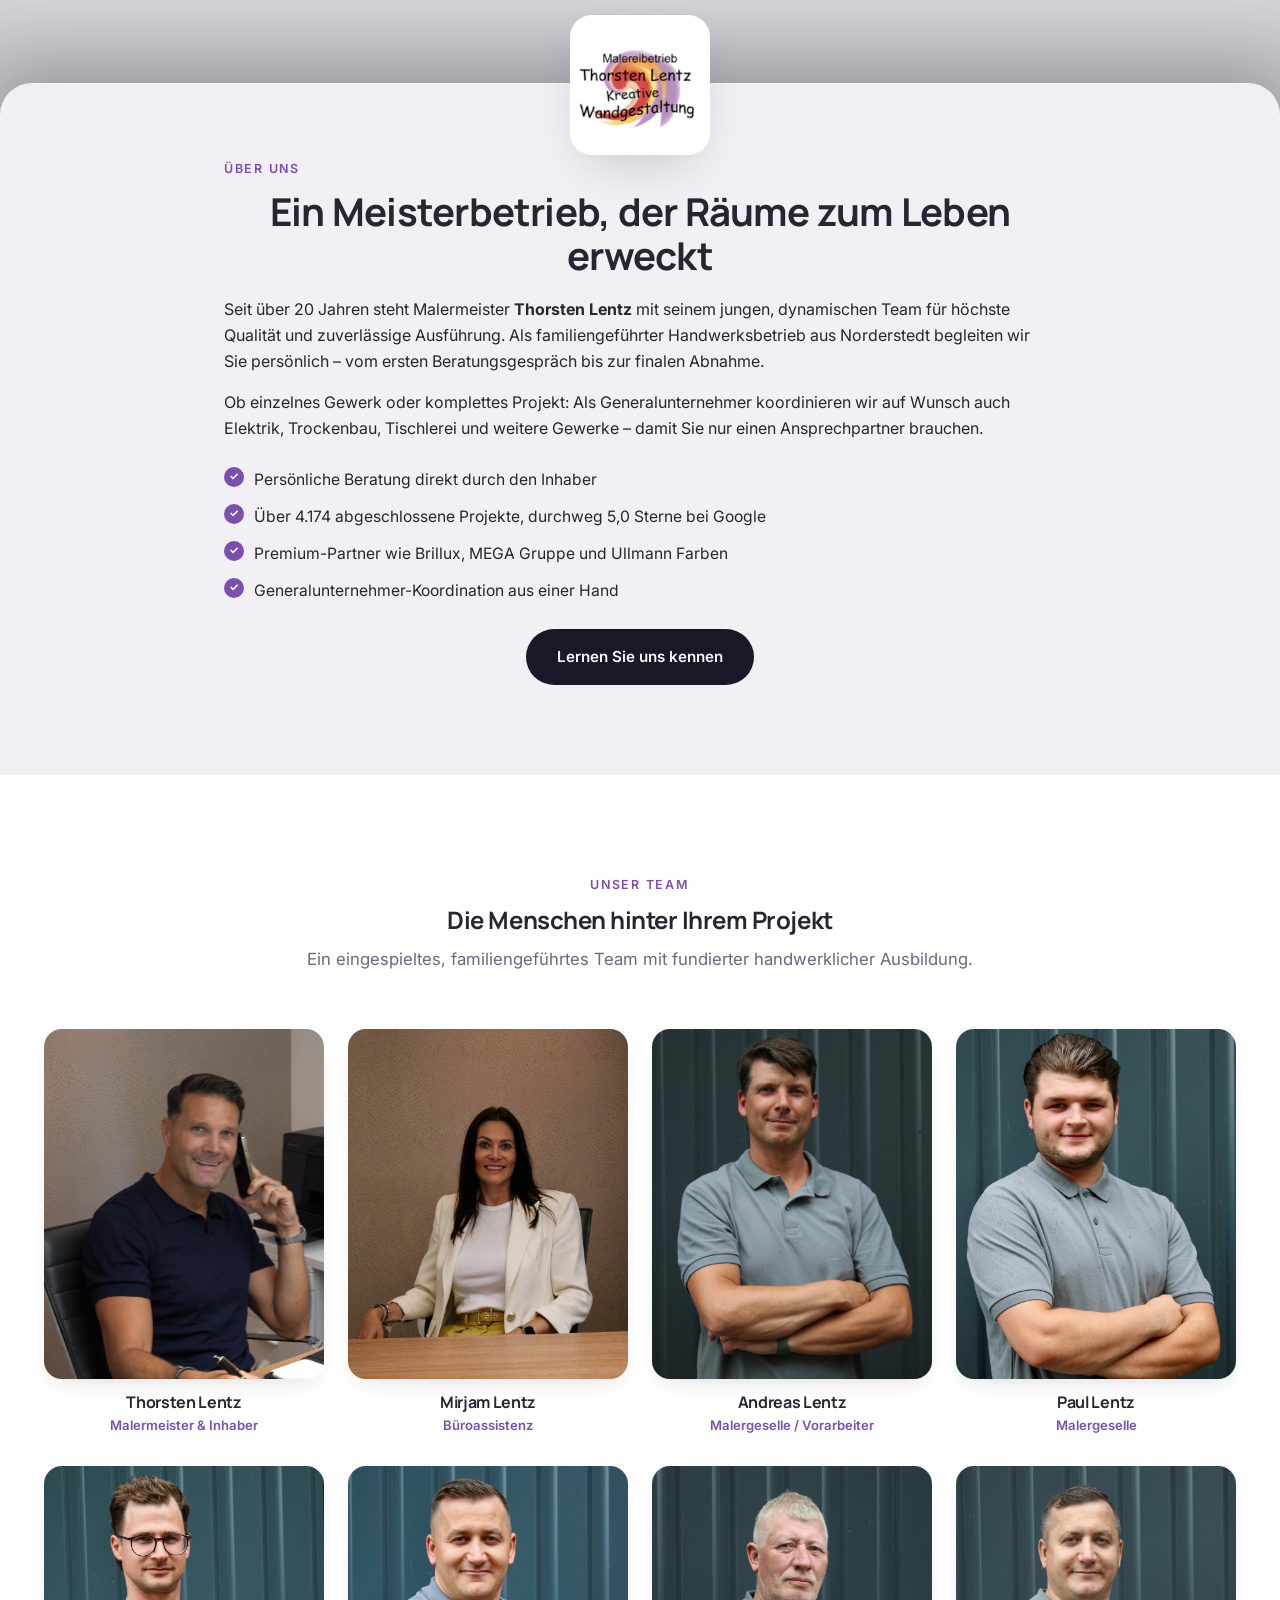
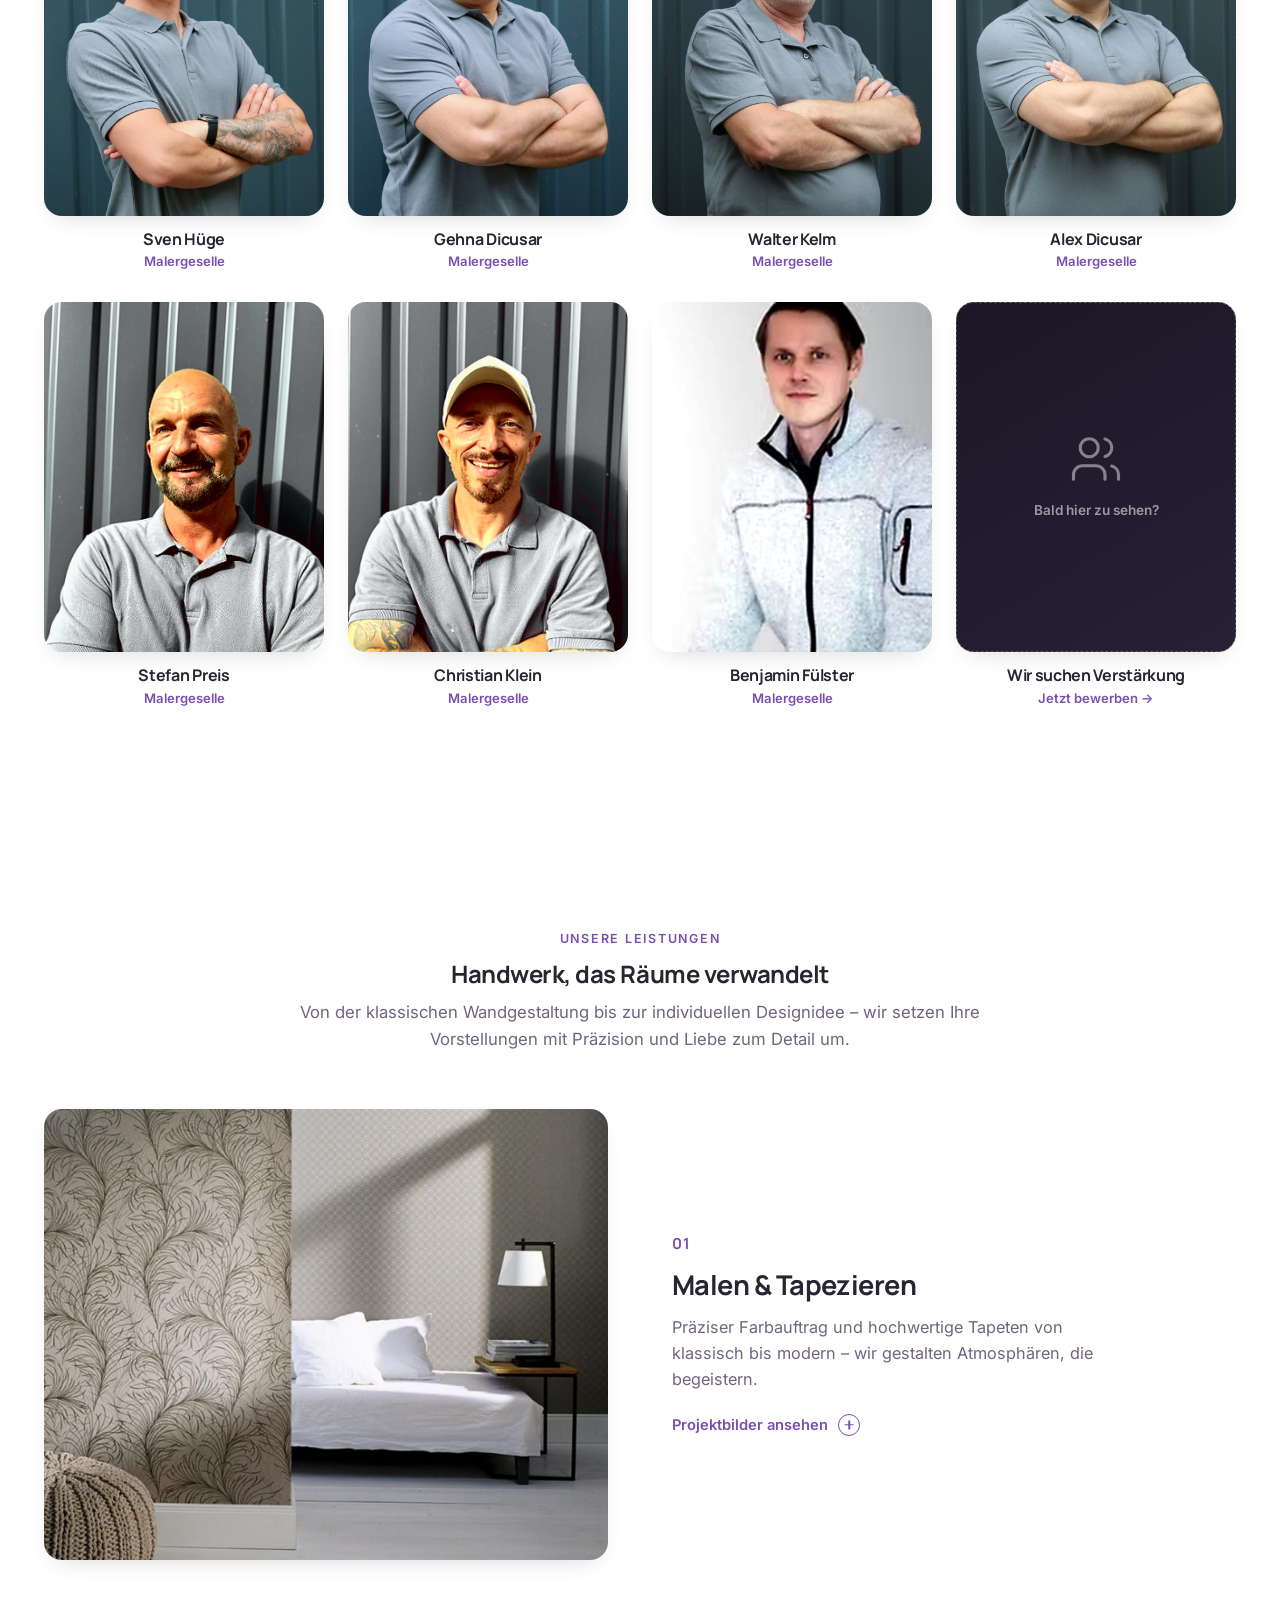
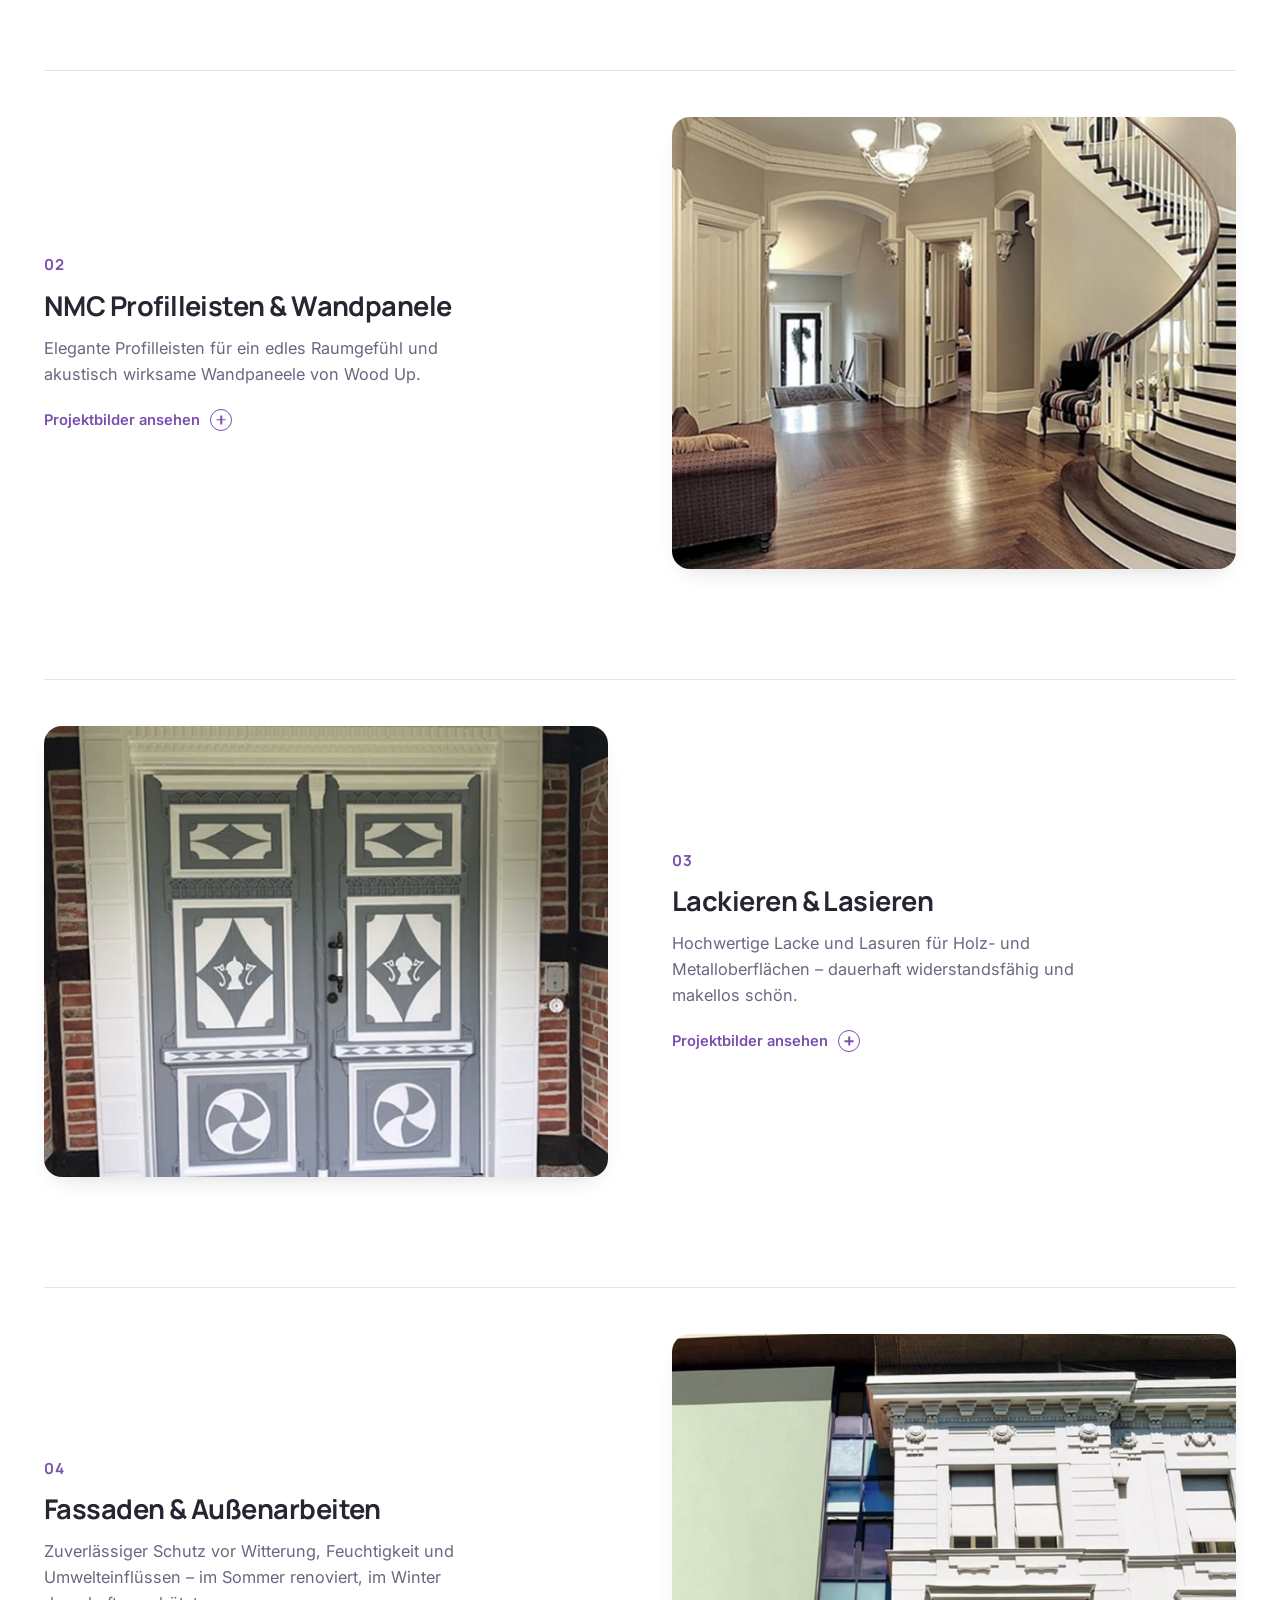
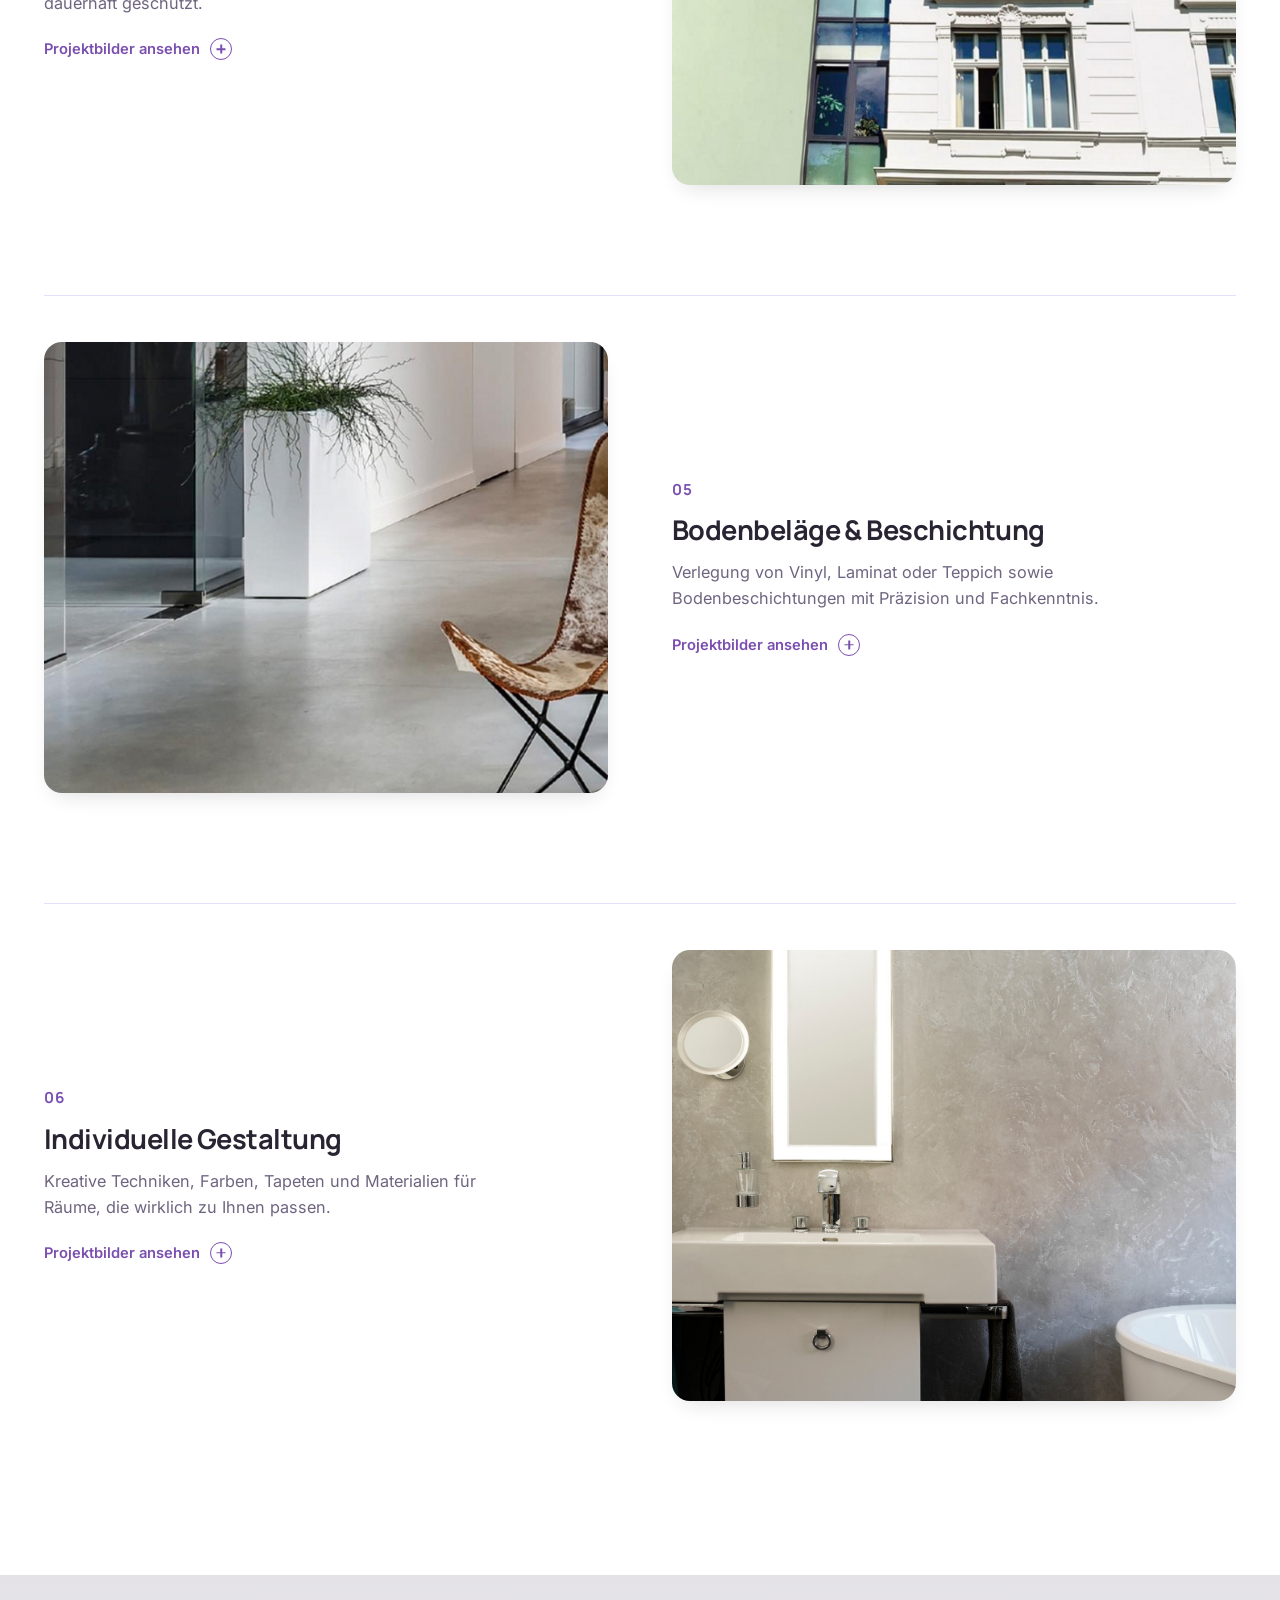
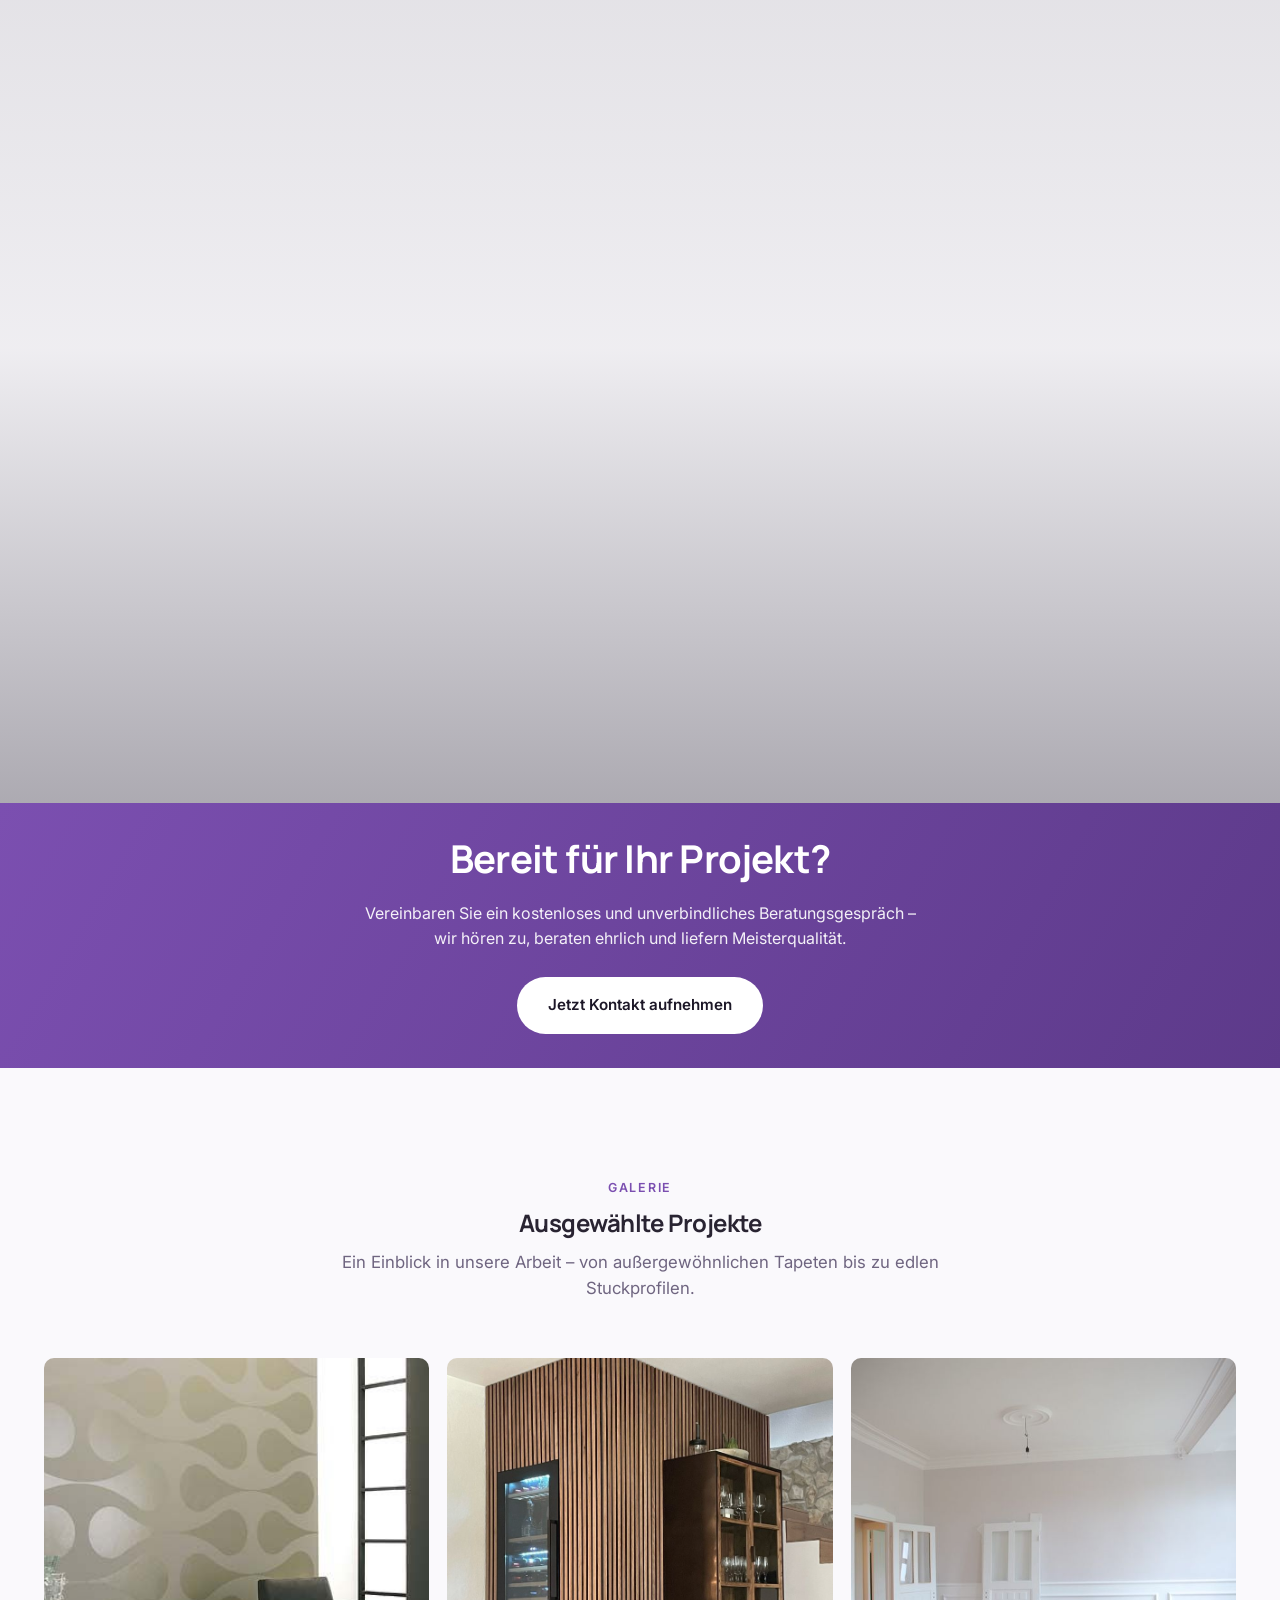
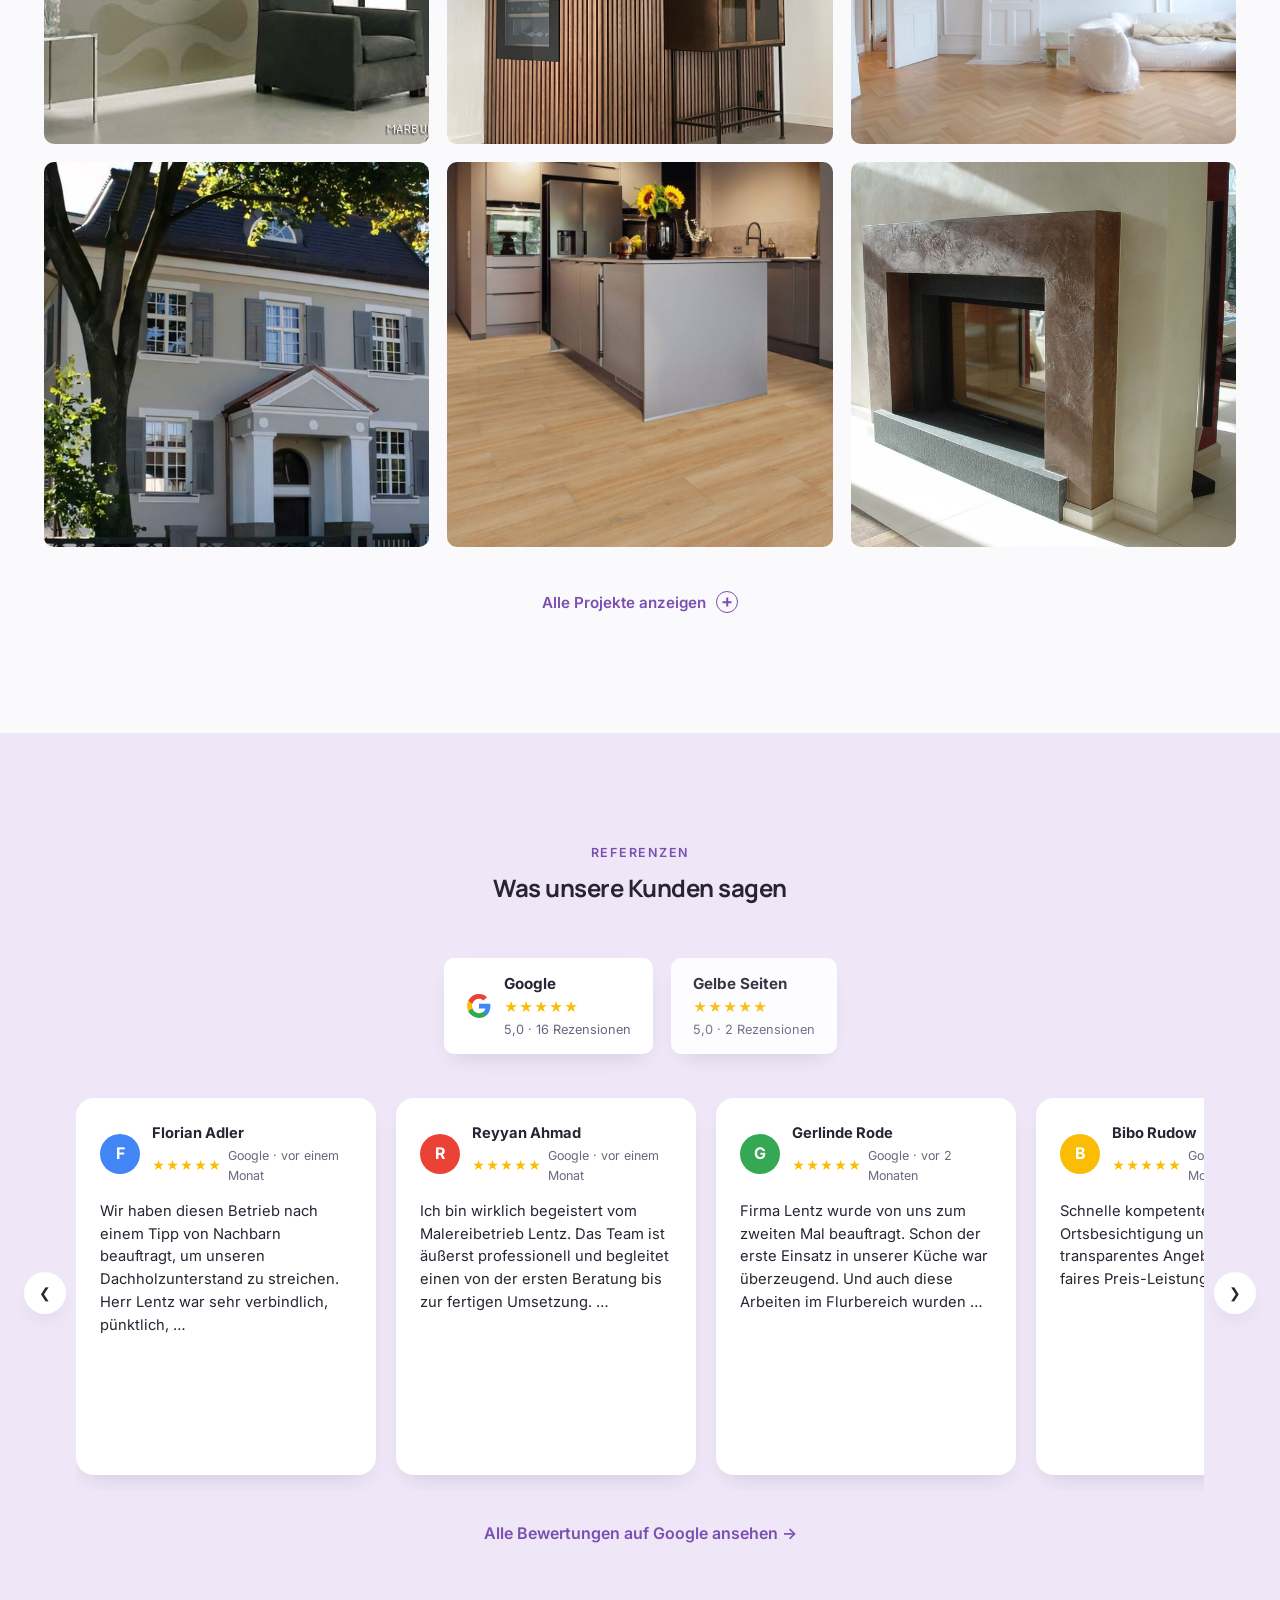
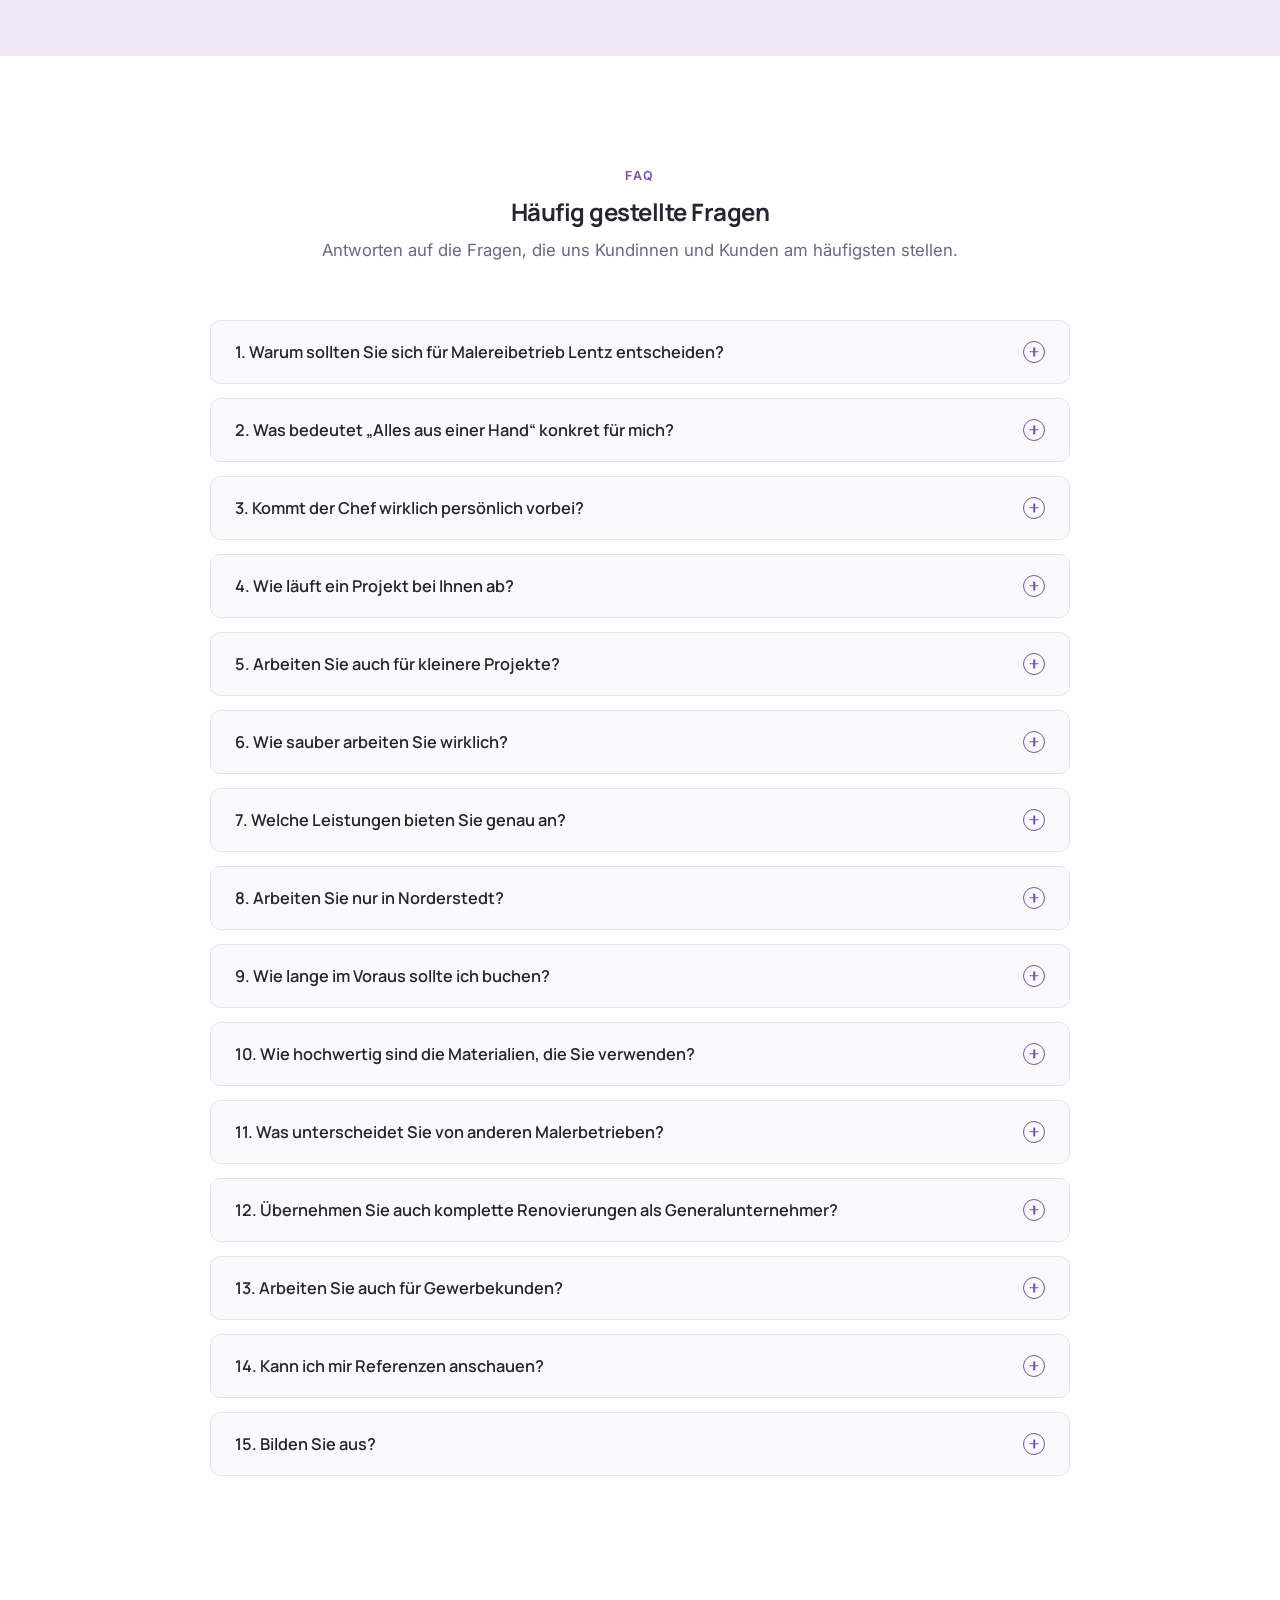
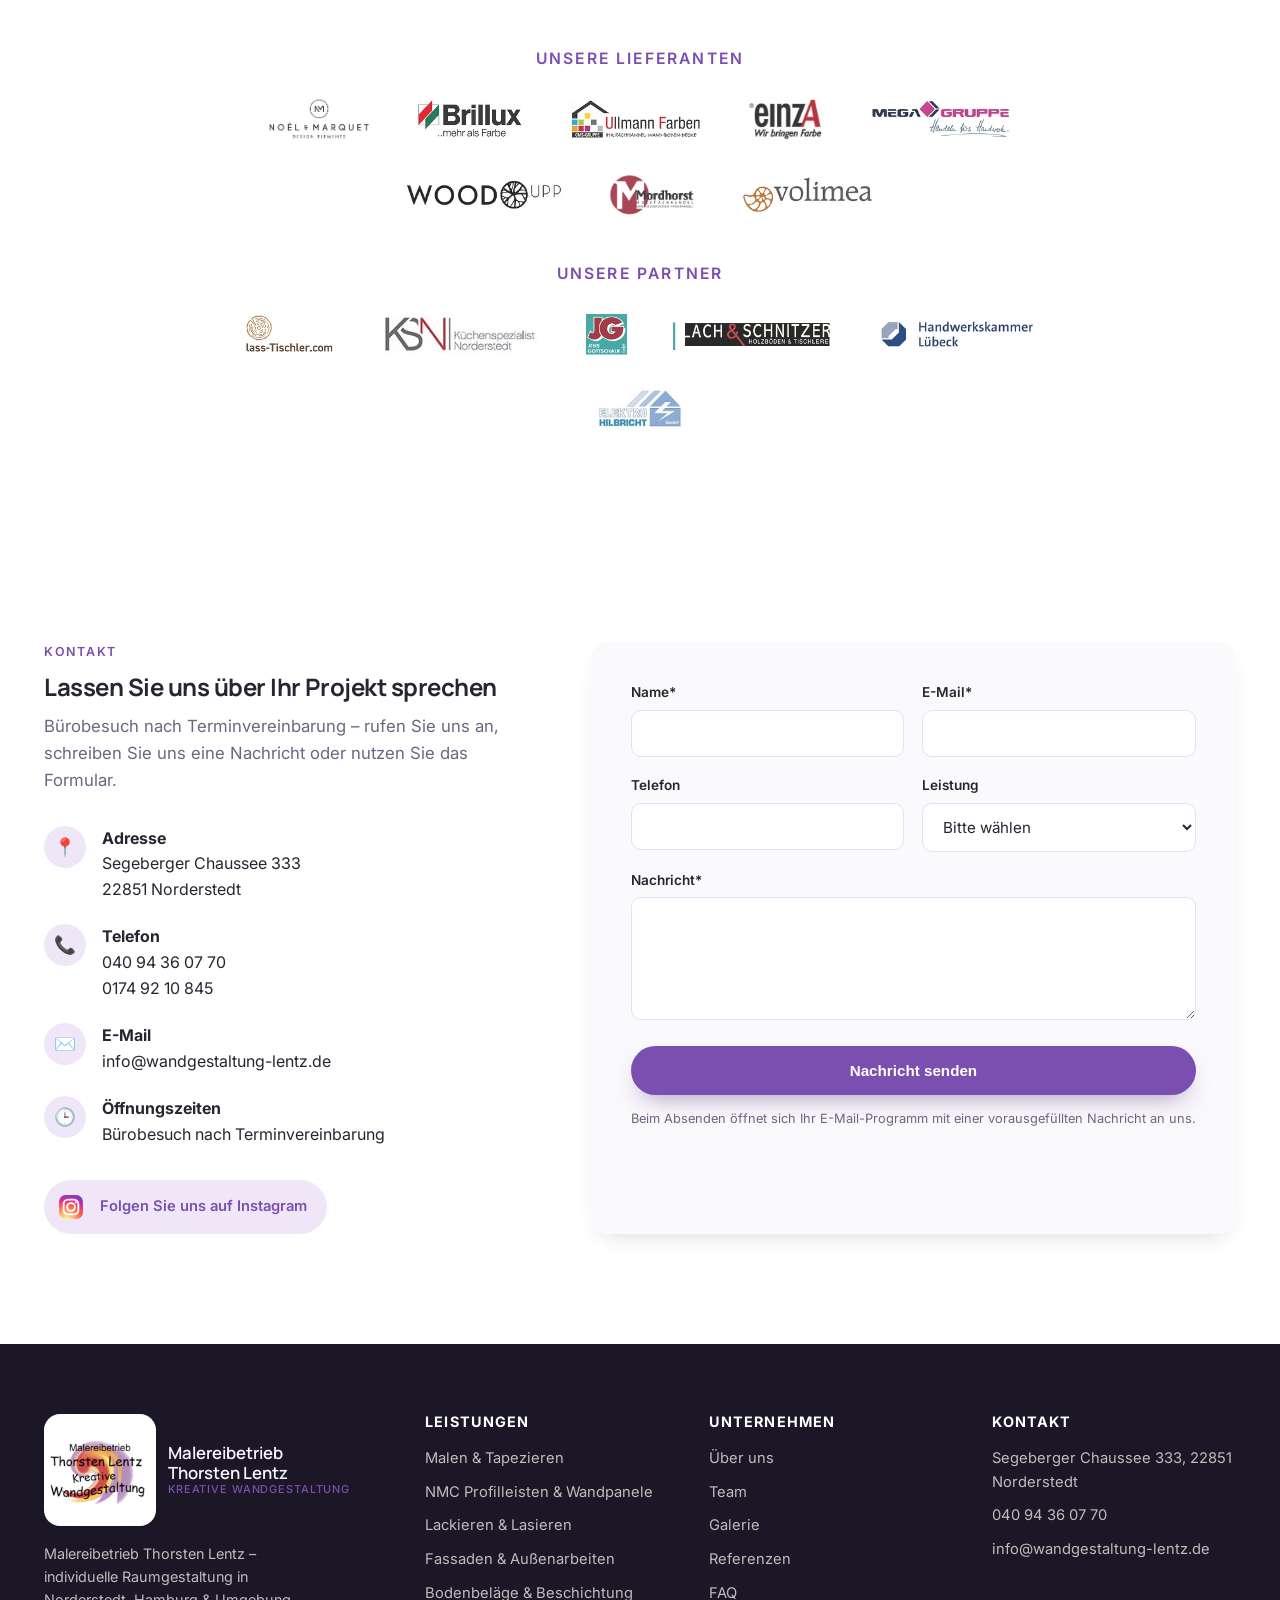
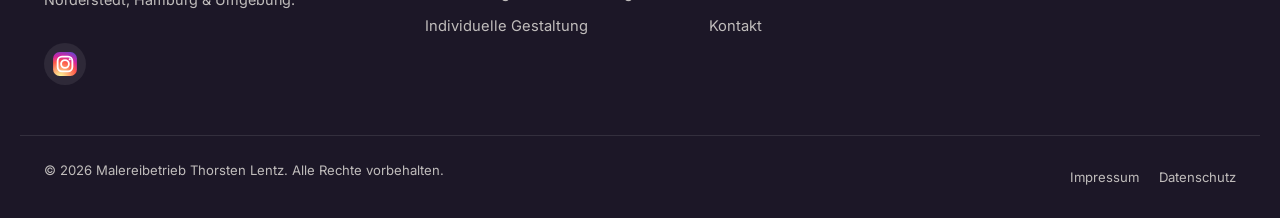
==== commit 666ca567: "Correct team member name to Stefan Preis Co-Authored-By: Claude Sonnet 5 <noreply@anthropic.com>" ====
--- a/index.html
+++ b/index.html
@@ -164,8 +164,8 @@
           <p class="team-role">Malergeselle</p>
         </article>
         <article class="team-card reveal">
-          <div class="team-photo"><img src="assets/img/team/stephan-preiss.jpg" alt="Stephan Preiss"></div>
-          <h3>Stephan Preiss</h3>
+          <div class="team-photo"><img src="assets/img/team/stephan-preiss.jpg" alt="Stefan Preis"></div>
+          <h3>Stefan Preis</h3>
           <p class="team-role">Malergeselle</p>
         </article>
         <article class="team-card reveal">
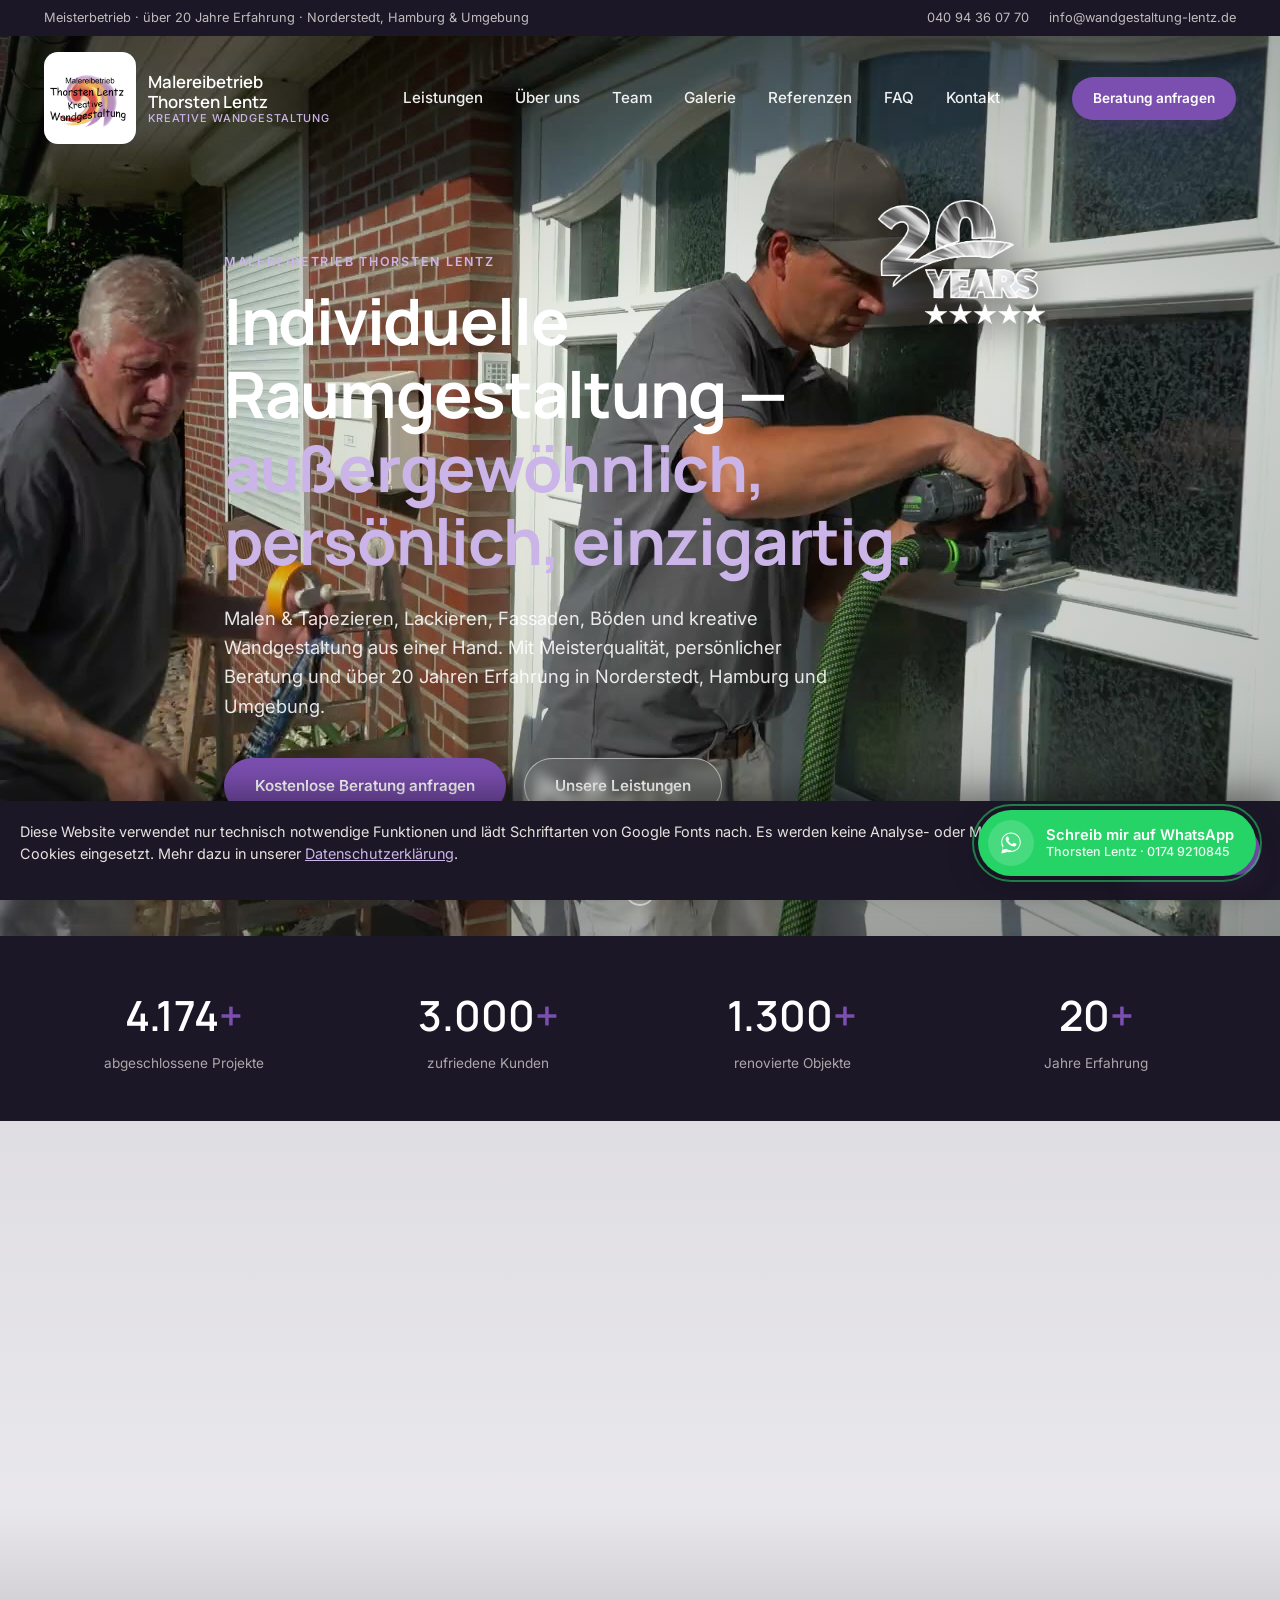
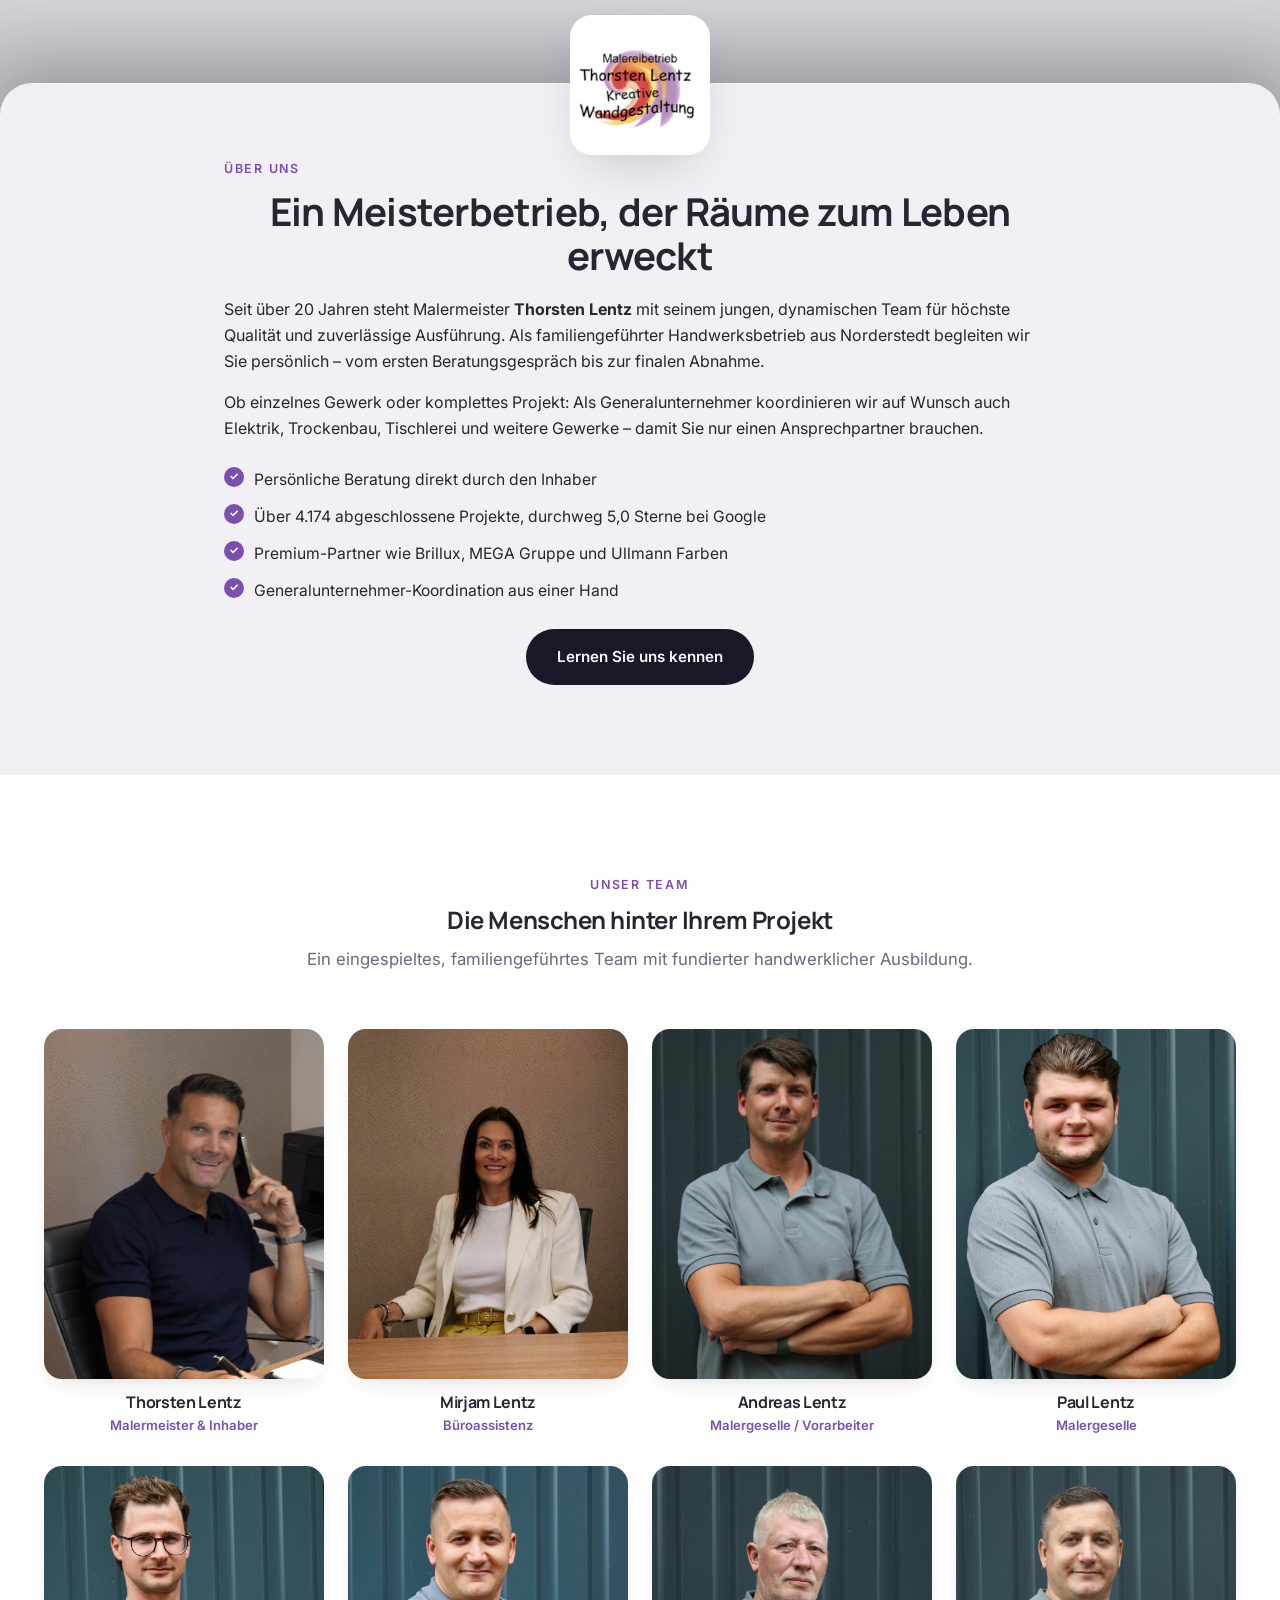
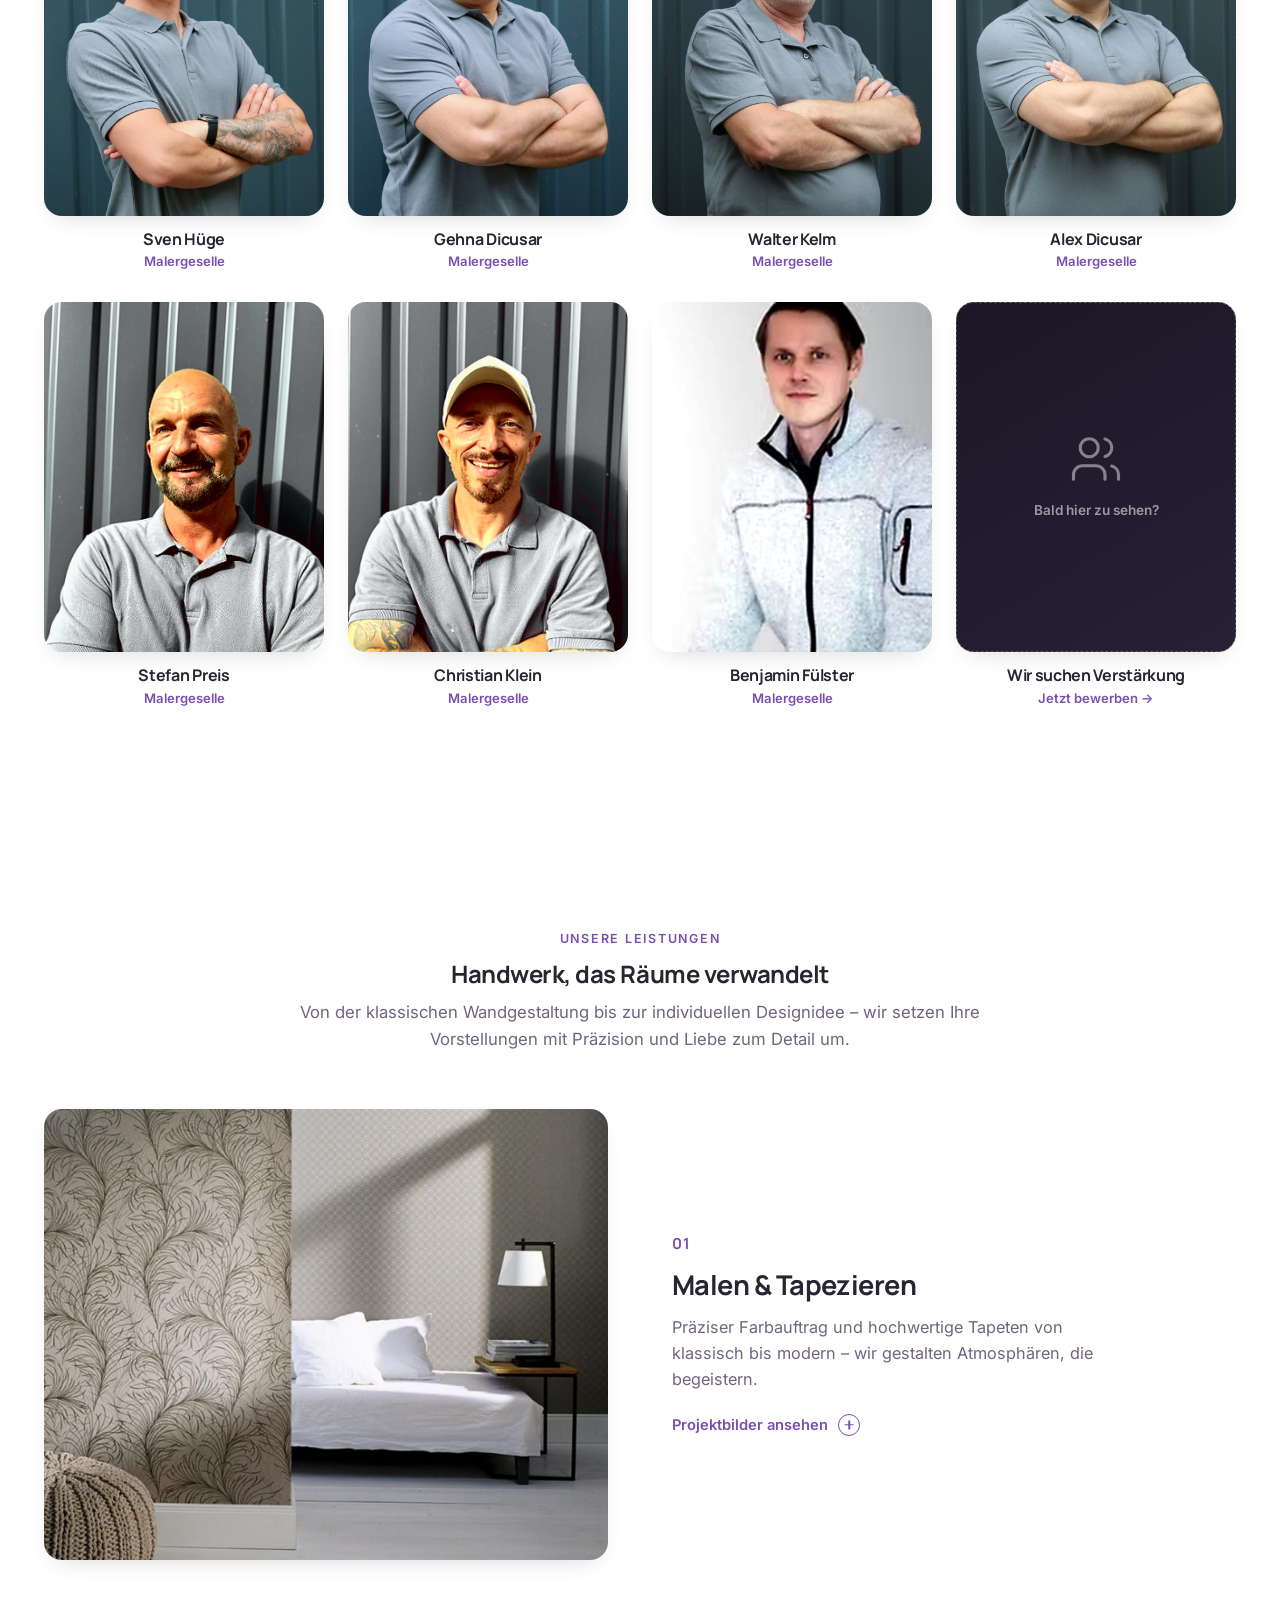
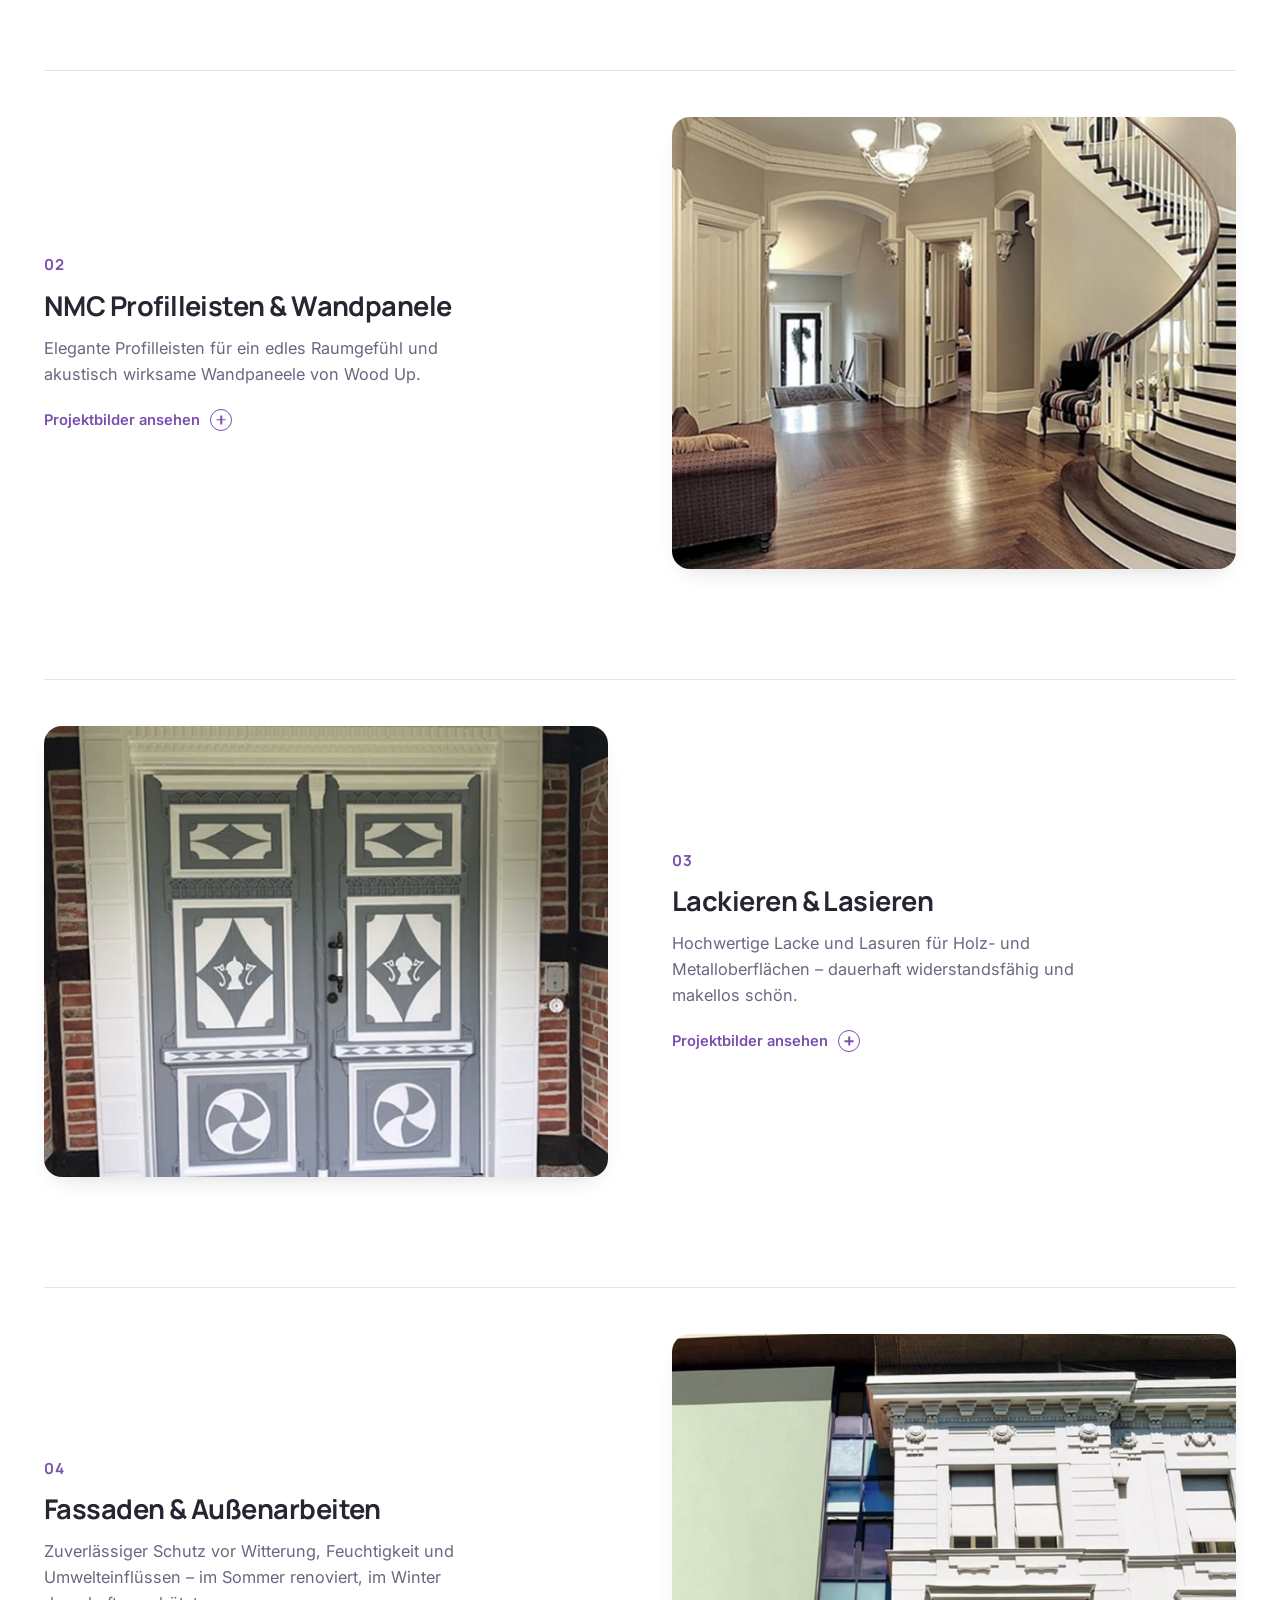
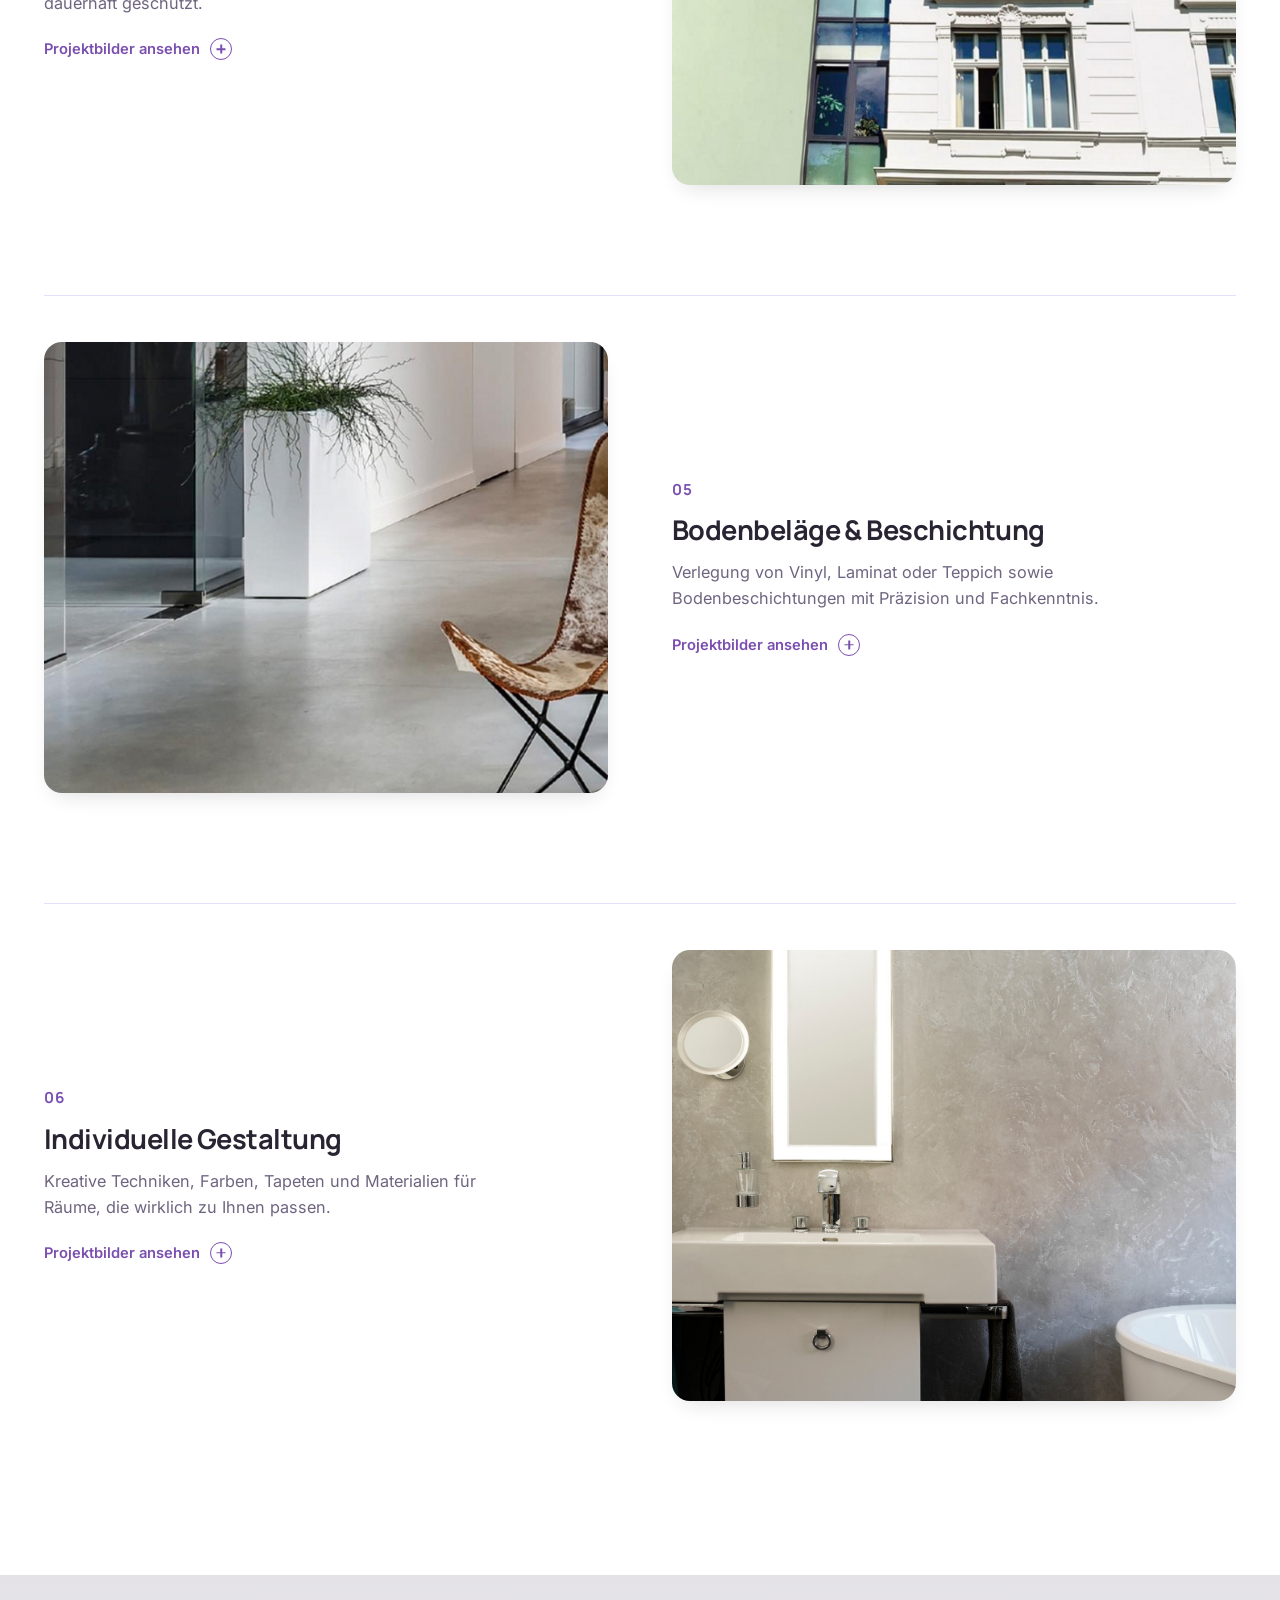
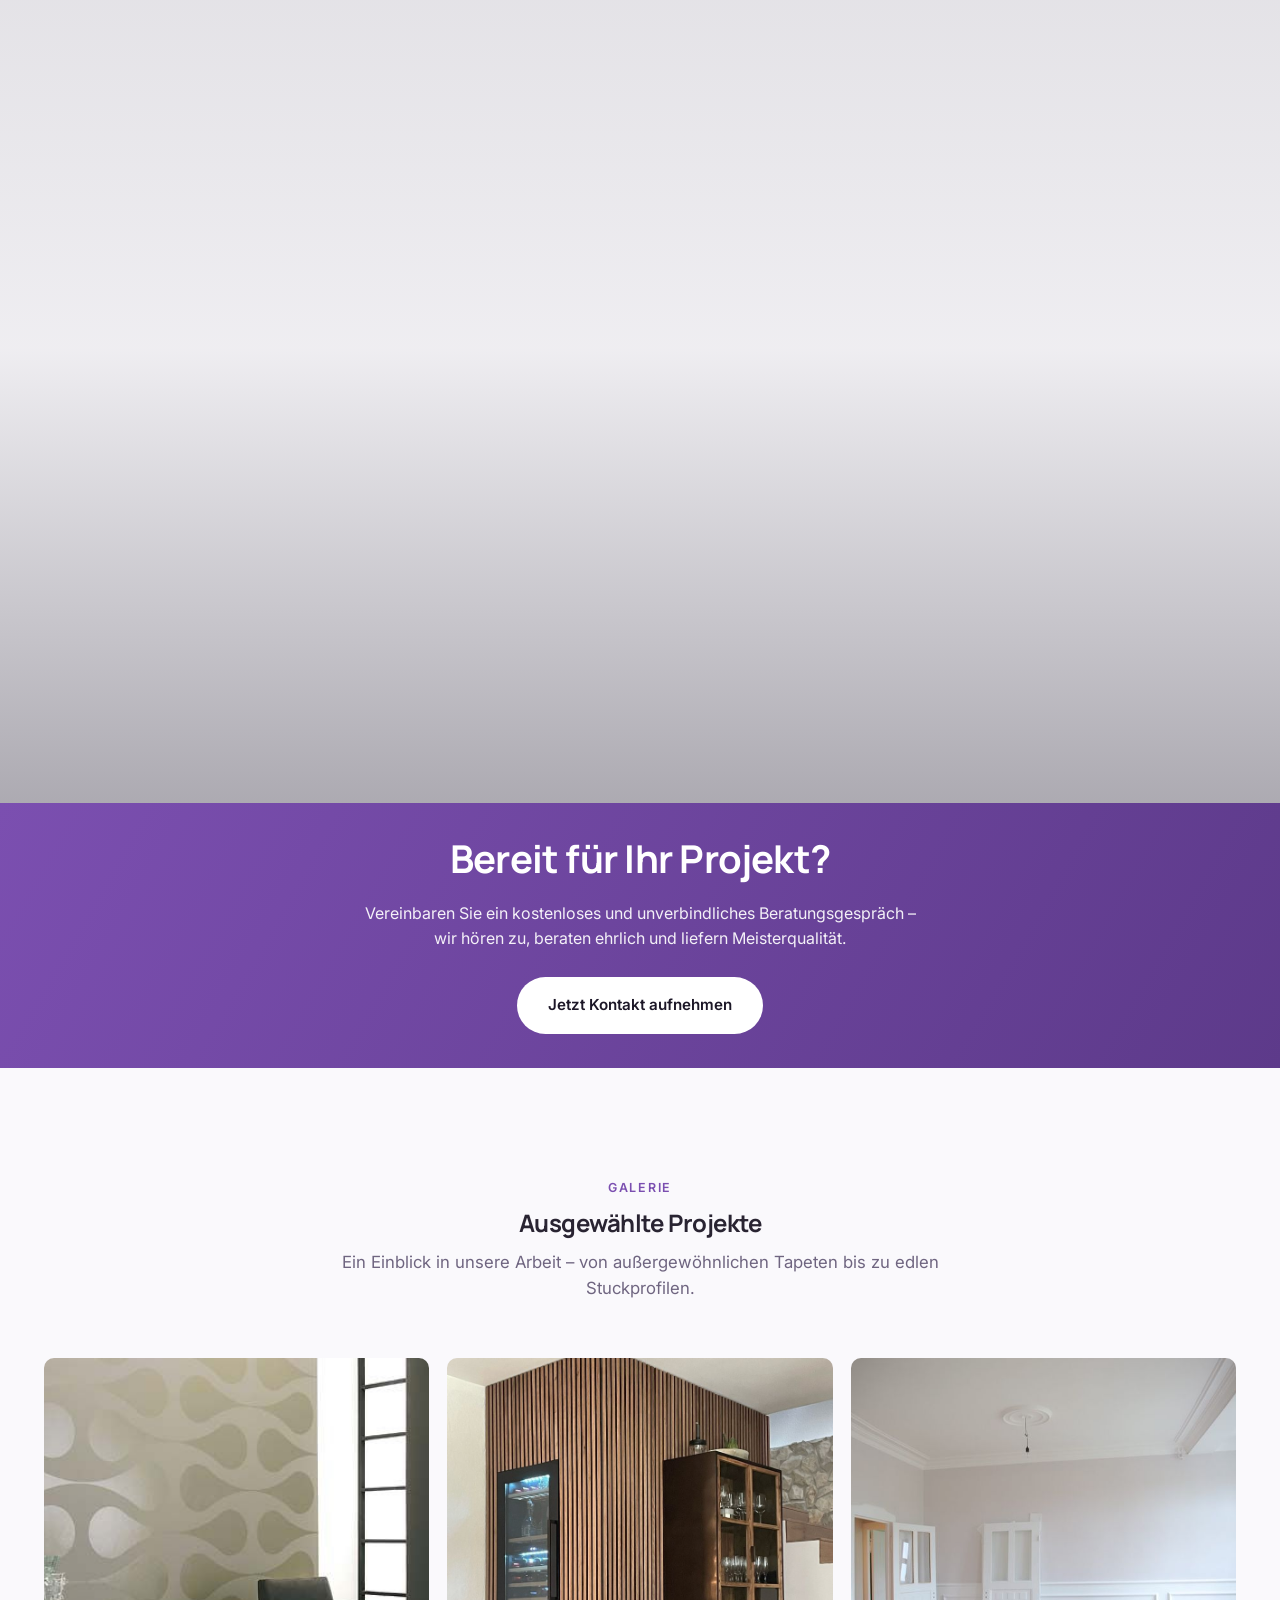
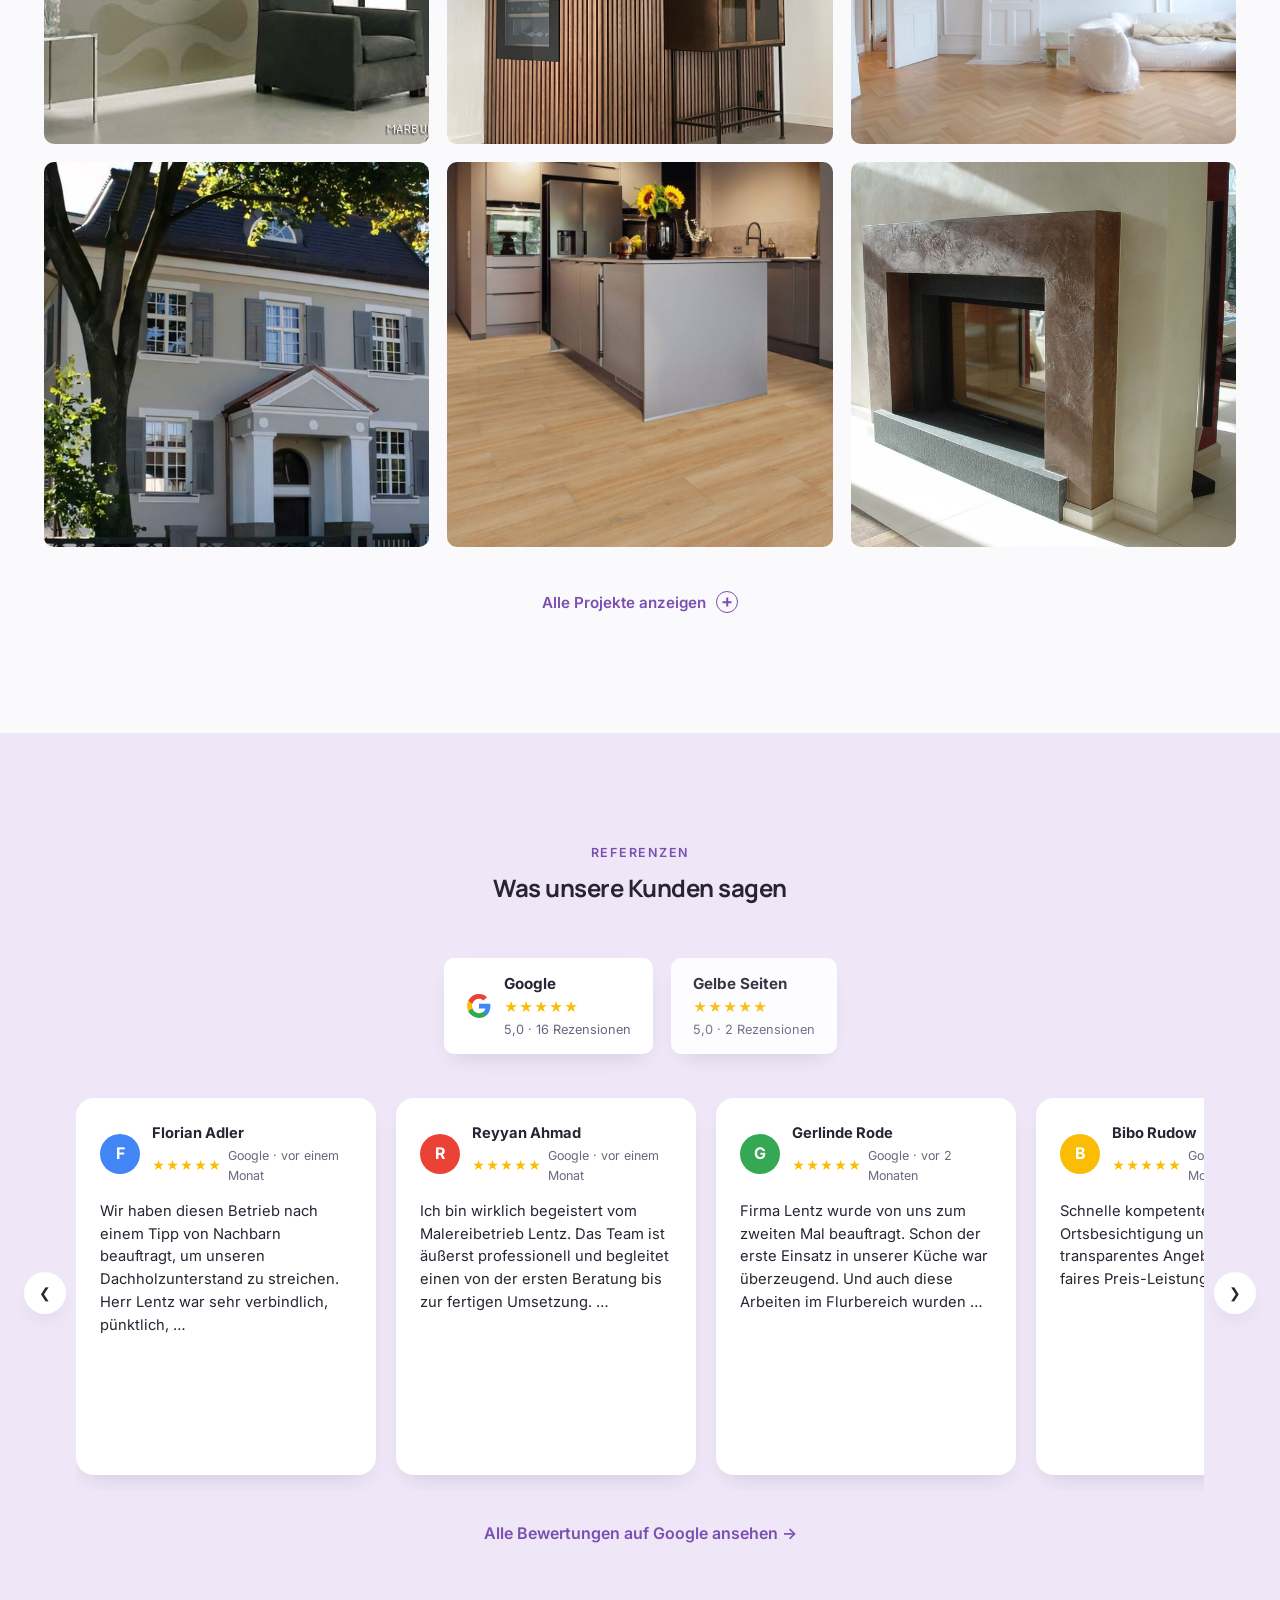
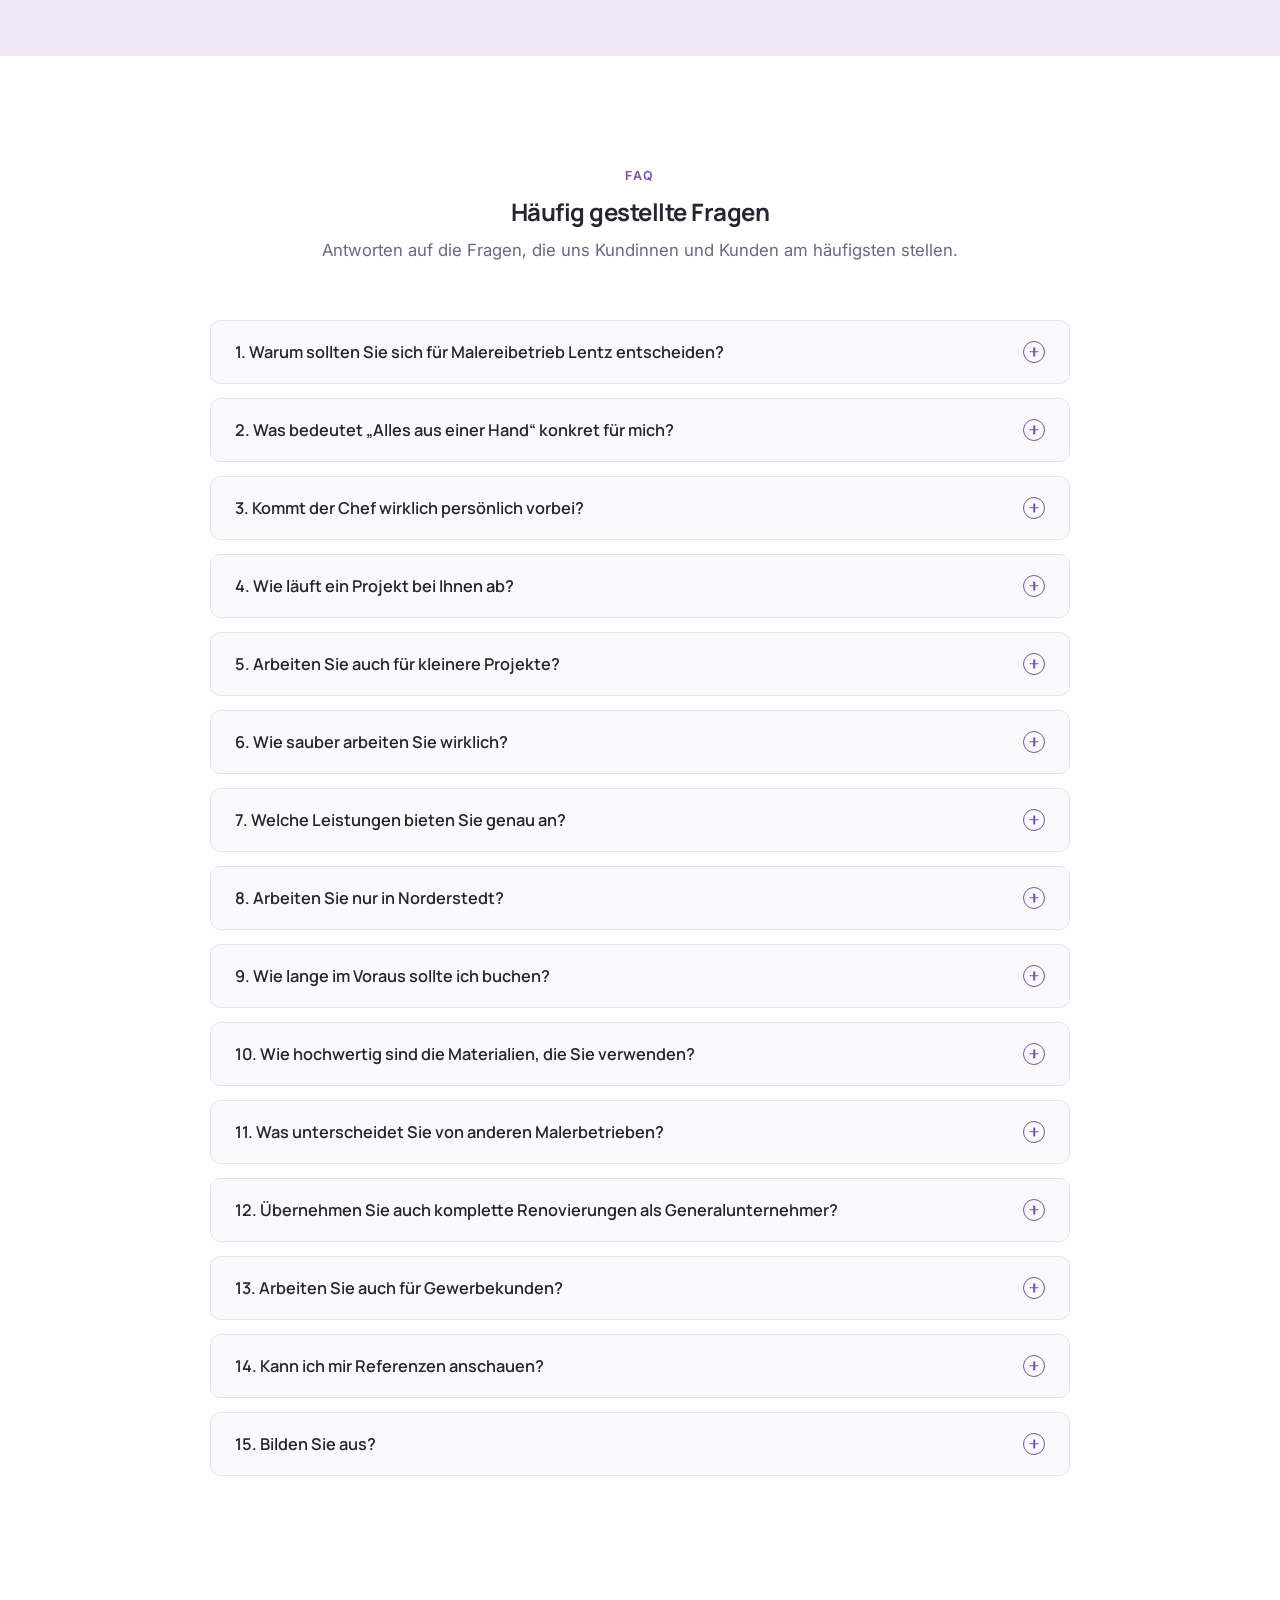
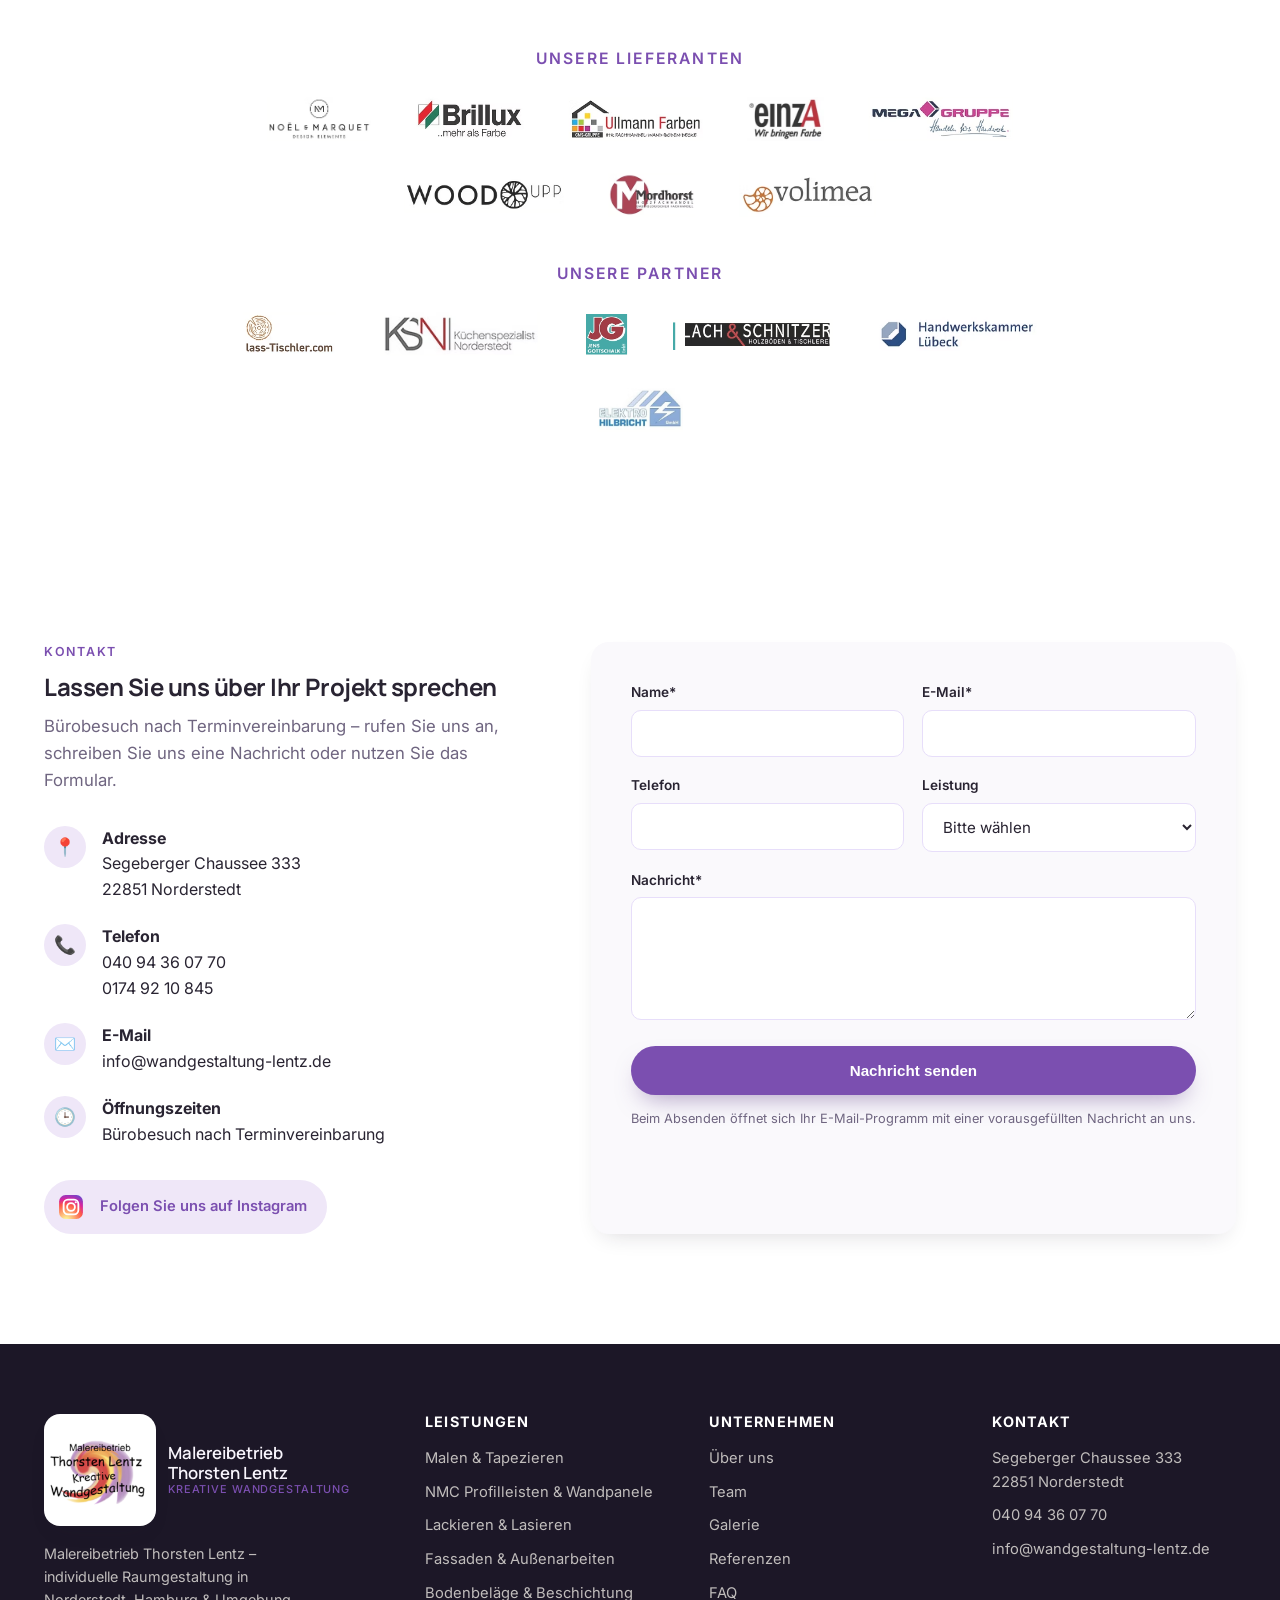
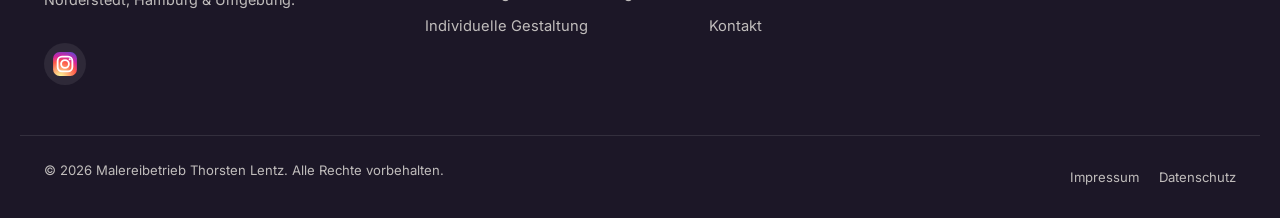
==== commit 358f2166: "Fix awkward address line break in footer contact list Co-Authored-By: Claude Sonnet 5 <noreply@anthr" ====
--- a/index.html
+++ b/index.html
@@ -1054,7 +1054,7 @@
     <div class="footer-col">
       <h4>Kontakt</h4>
       <ul>
-        <li>Segeberger Chaussee 333, 22851 Norderstedt</li>
+        <li>Segeberger Chaussee 333<br>22851 Norderstedt</li>
         <li><a href="tel:+4940943607 70">040 94 36 07 70</a></li>
         <li><a href="mailto:info@wandgestaltung-lentz.de">info@wandgestaltung-lentz.de</a></li>
       </ul>
--- a/assets/css/style.css
+++ b/assets/css/style.css
@@ -198,7 +198,7 @@
 .hero .site-header,
 .site-header:not(.scrolled) .brand-text { color: #fff; }
 .site-header:not(.scrolled) .brand-text { color: #fff; }
-.site-header:not(.scrolled) .brand-text small { color: #d9c2f2; }
+.site-header:not(.scrolled) .brand-text small { color: var(--lilac); }
 .site-header:not(.scrolled) .main-nav a { color: rgba(255,255,255,0.92); }
 
 .main-nav {
@@ -298,13 +298,13 @@
   padding-bottom: 90px;
   max-width: 880px;
 }
-.hero .eyebrow { color: #d9c2f2; }
+.hero .eyebrow { color: var(--lilac); }
 .hero h1 {
   color: #fff;
   font-size: clamp(2.3rem, 5.2vw, 4rem);
   margin-bottom: 0.4em;
 }
-.hero h1 span { color: #e6d5f7; }
+.hero h1 span { color: var(--lilac); }
 .hero-sub {
   color: rgba(255,255,255,0.88);
   font-size: 1.15rem;
@@ -1167,6 +1167,7 @@
 }
 .footer-legal { display: flex; gap: 20px; }
 .footer-legal a:hover { color: #fff; }
+.footer-bottom:first-child { padding-bottom: 110px; }
 
 /* ---------- Cookie banner ---------- */
 .cookie-banner {
@@ -1189,7 +1190,7 @@
   flex-wrap: wrap;
 }
 .cookie-banner-text { flex: 1 1 420px; font-size: 0.9rem; line-height: 1.55; }
-.cookie-banner-text a { color: #e6d5f7; text-decoration: underline; }
+.cookie-banner-text a { color: var(--lilac); text-decoration: underline; }
 .cookie-banner-actions { flex-shrink: 0; }
 @media (max-width: 768px) {
   .cookie-banner { bottom: 54px; }
@@ -1432,6 +1433,9 @@
   margin: 0 auto;
   padding: 70px 24px 110px;
 }
+@media (max-width: 860px) {
+  .legal-content { padding-right: 84px; }
+}
 .legal-content h2 {
   font-size: 1.3rem;
   margin-top: 2em;
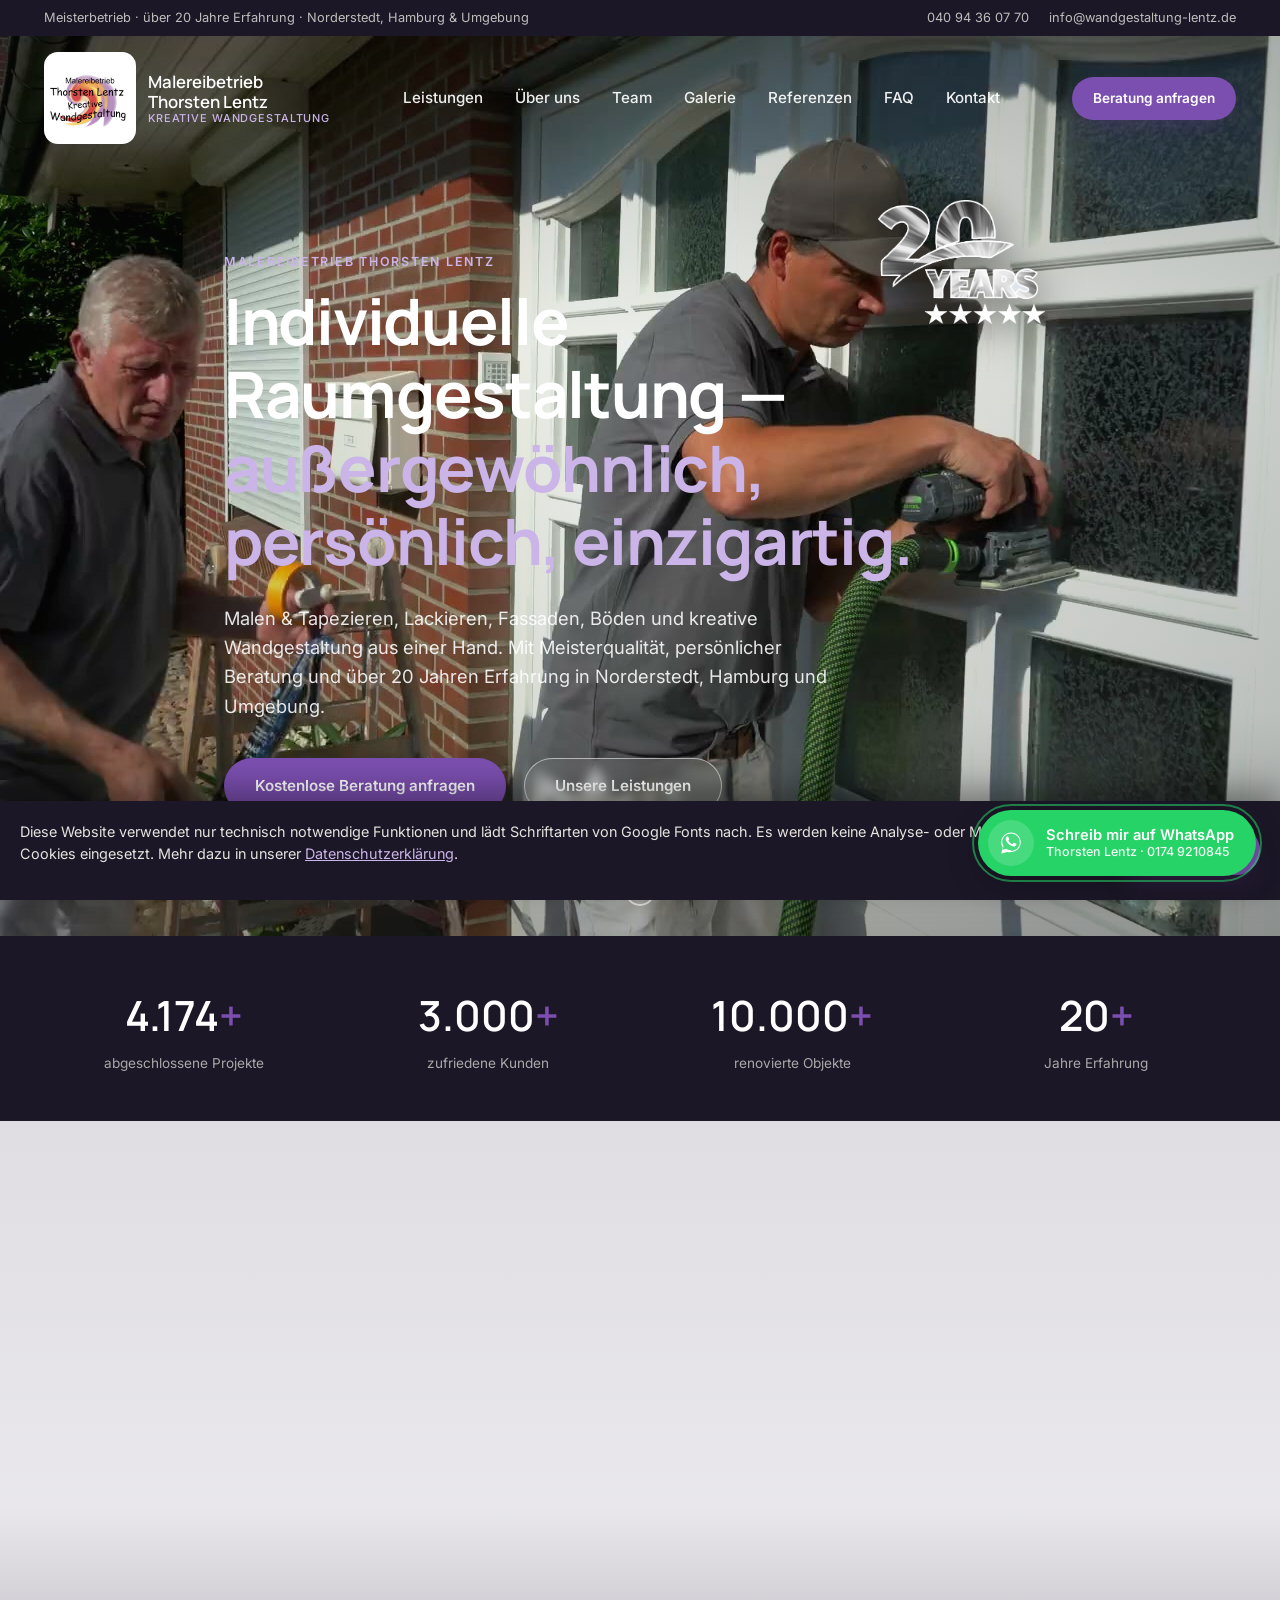
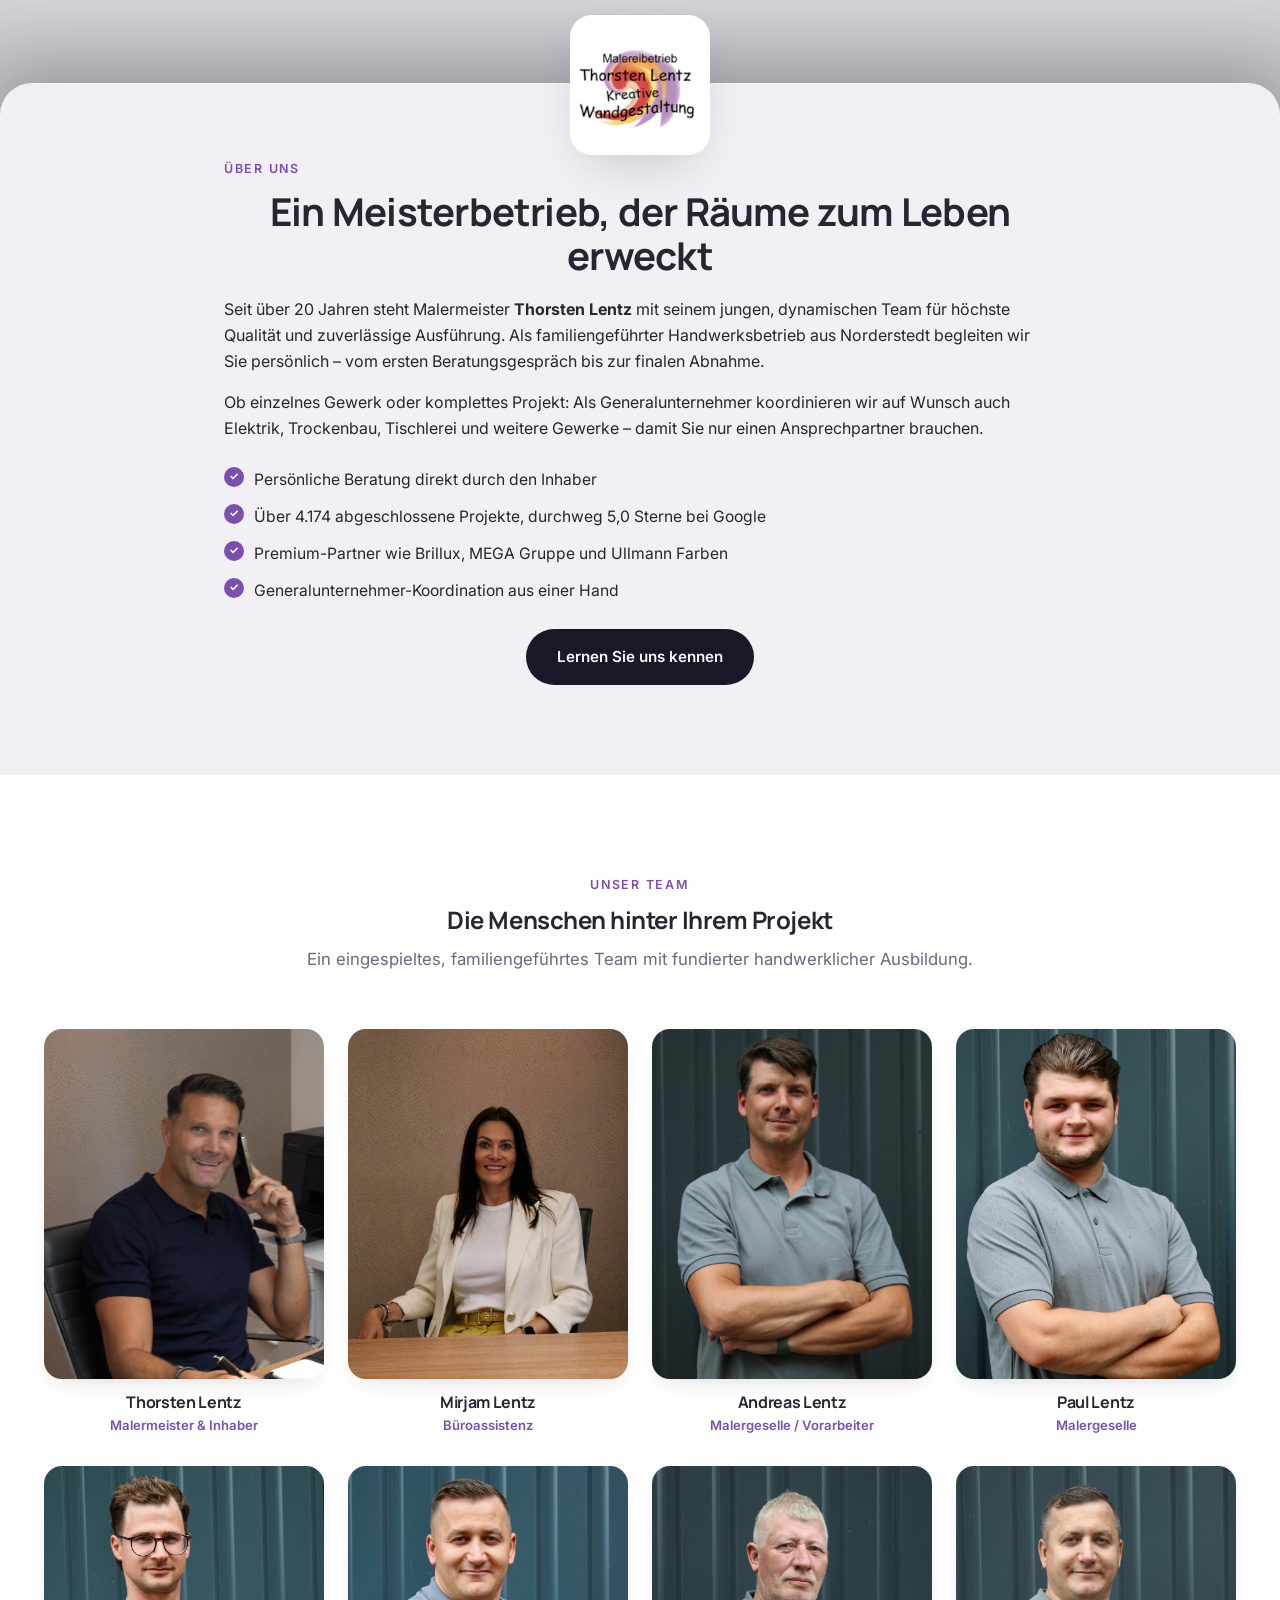
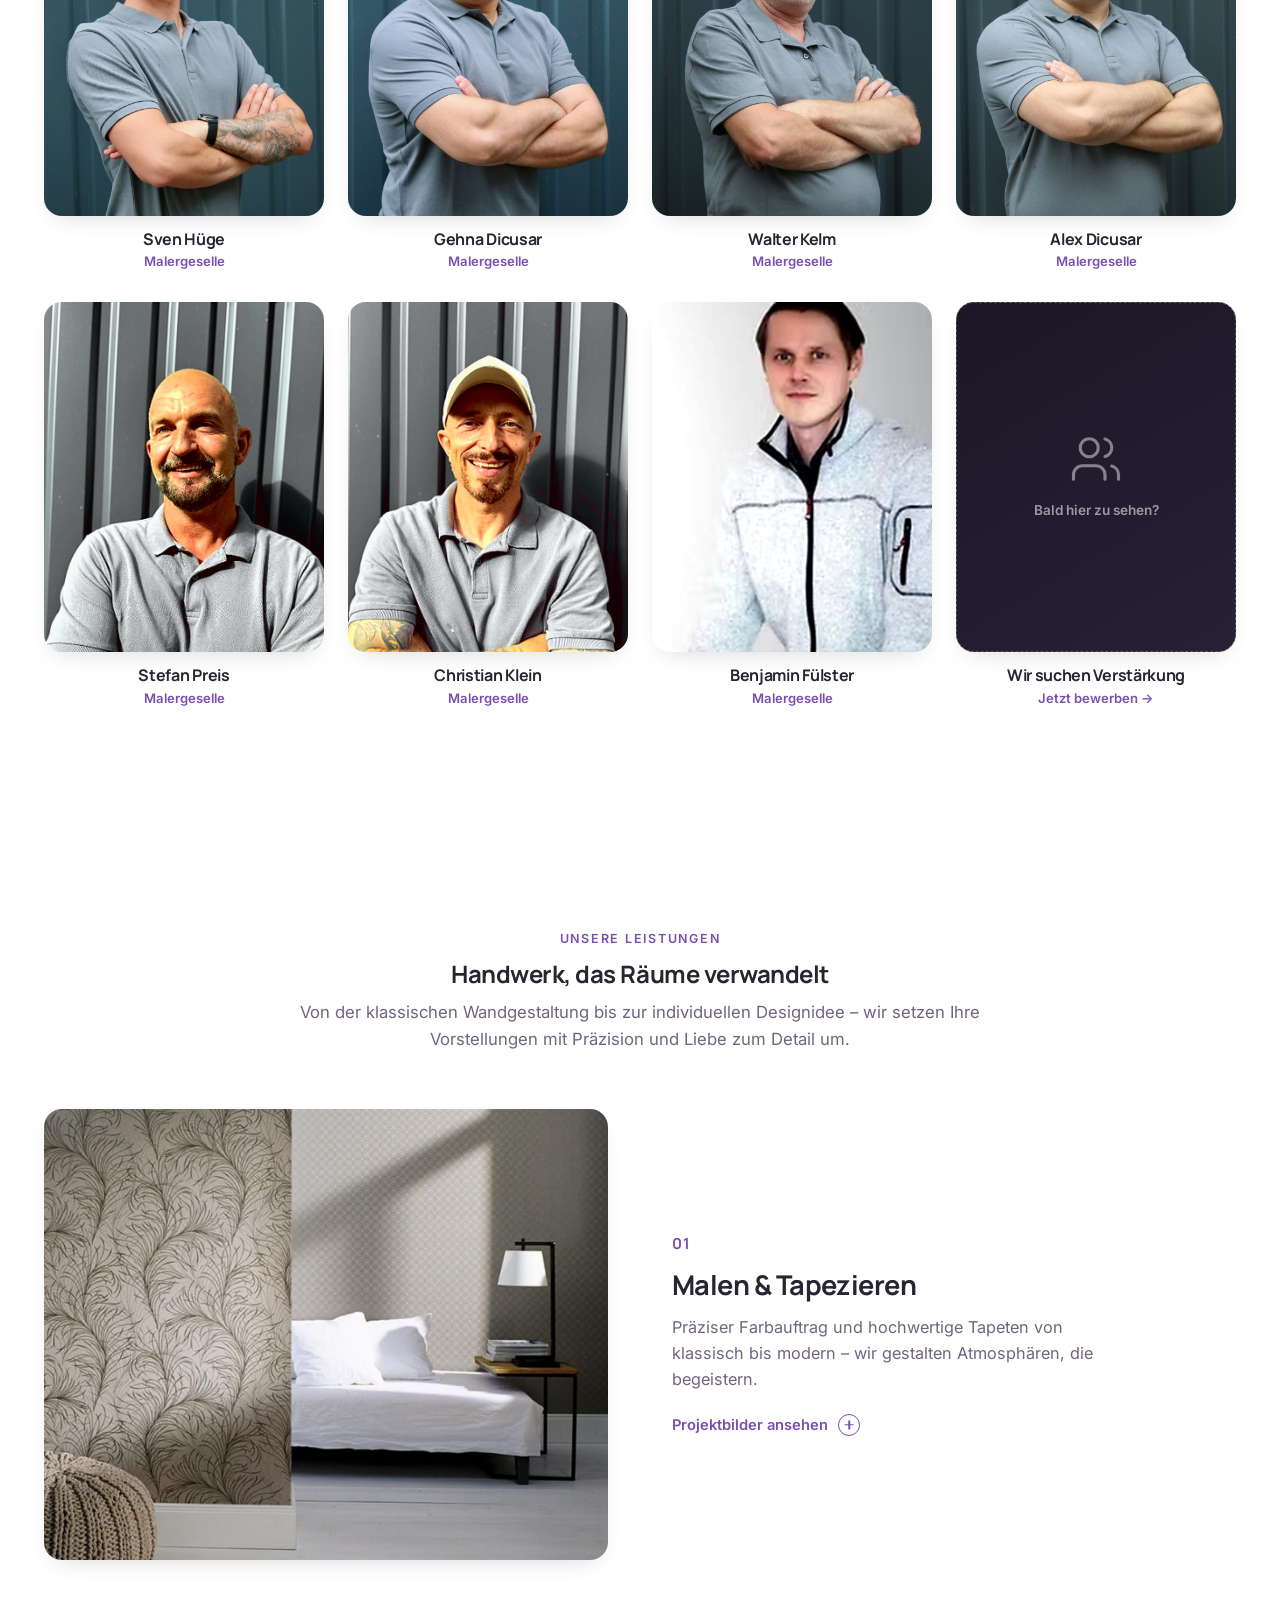
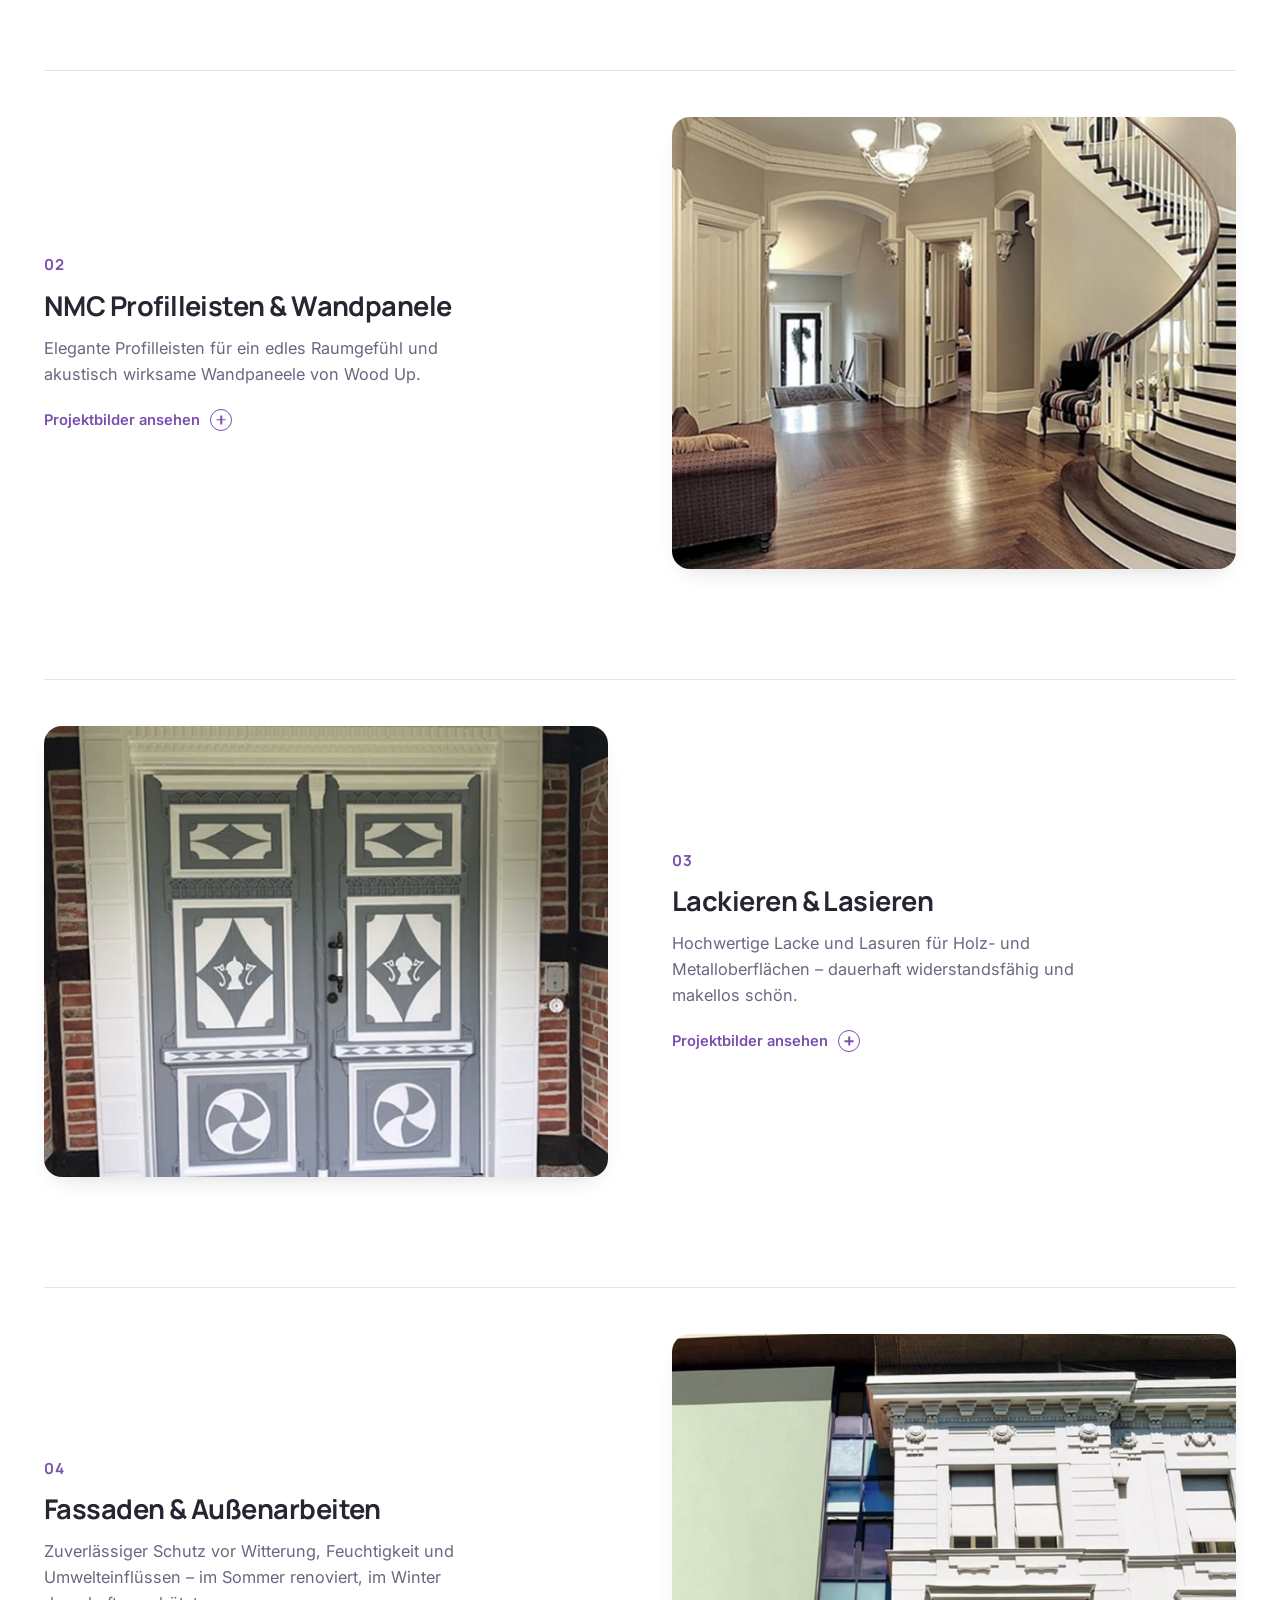
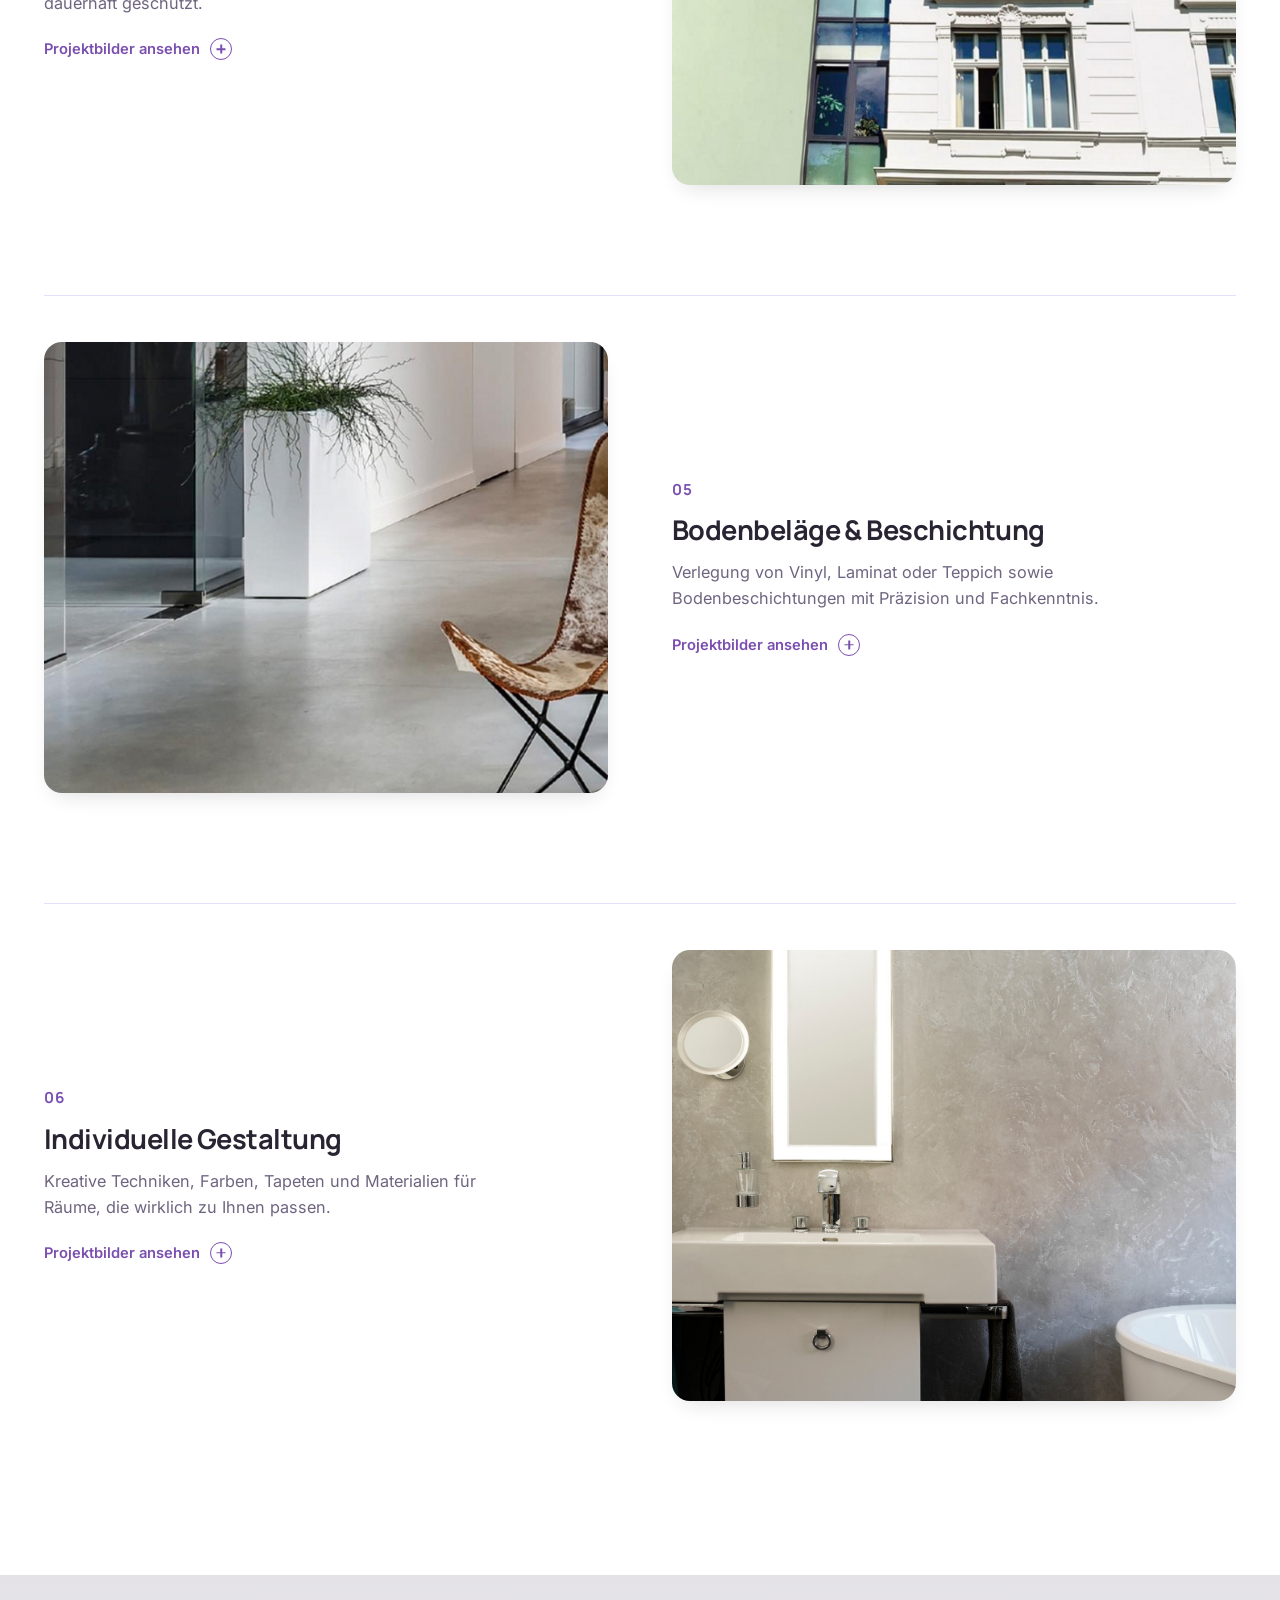
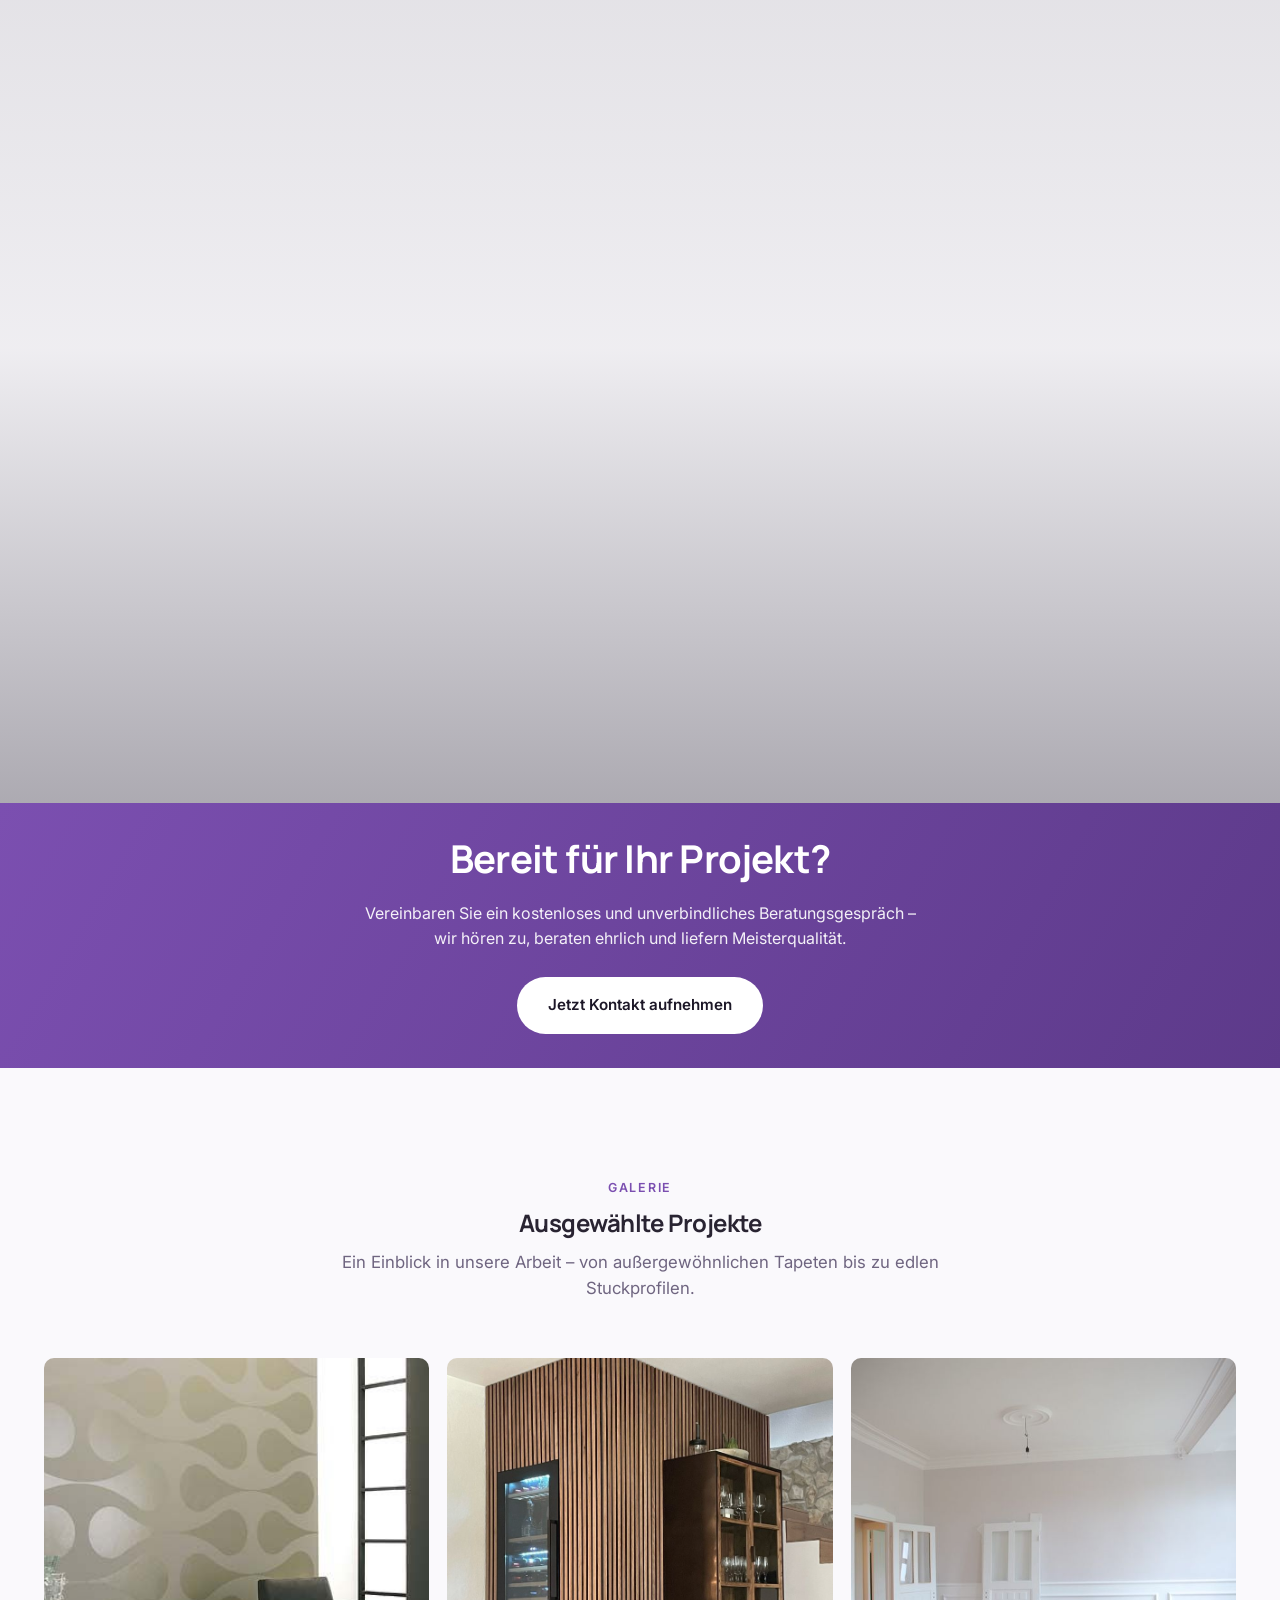
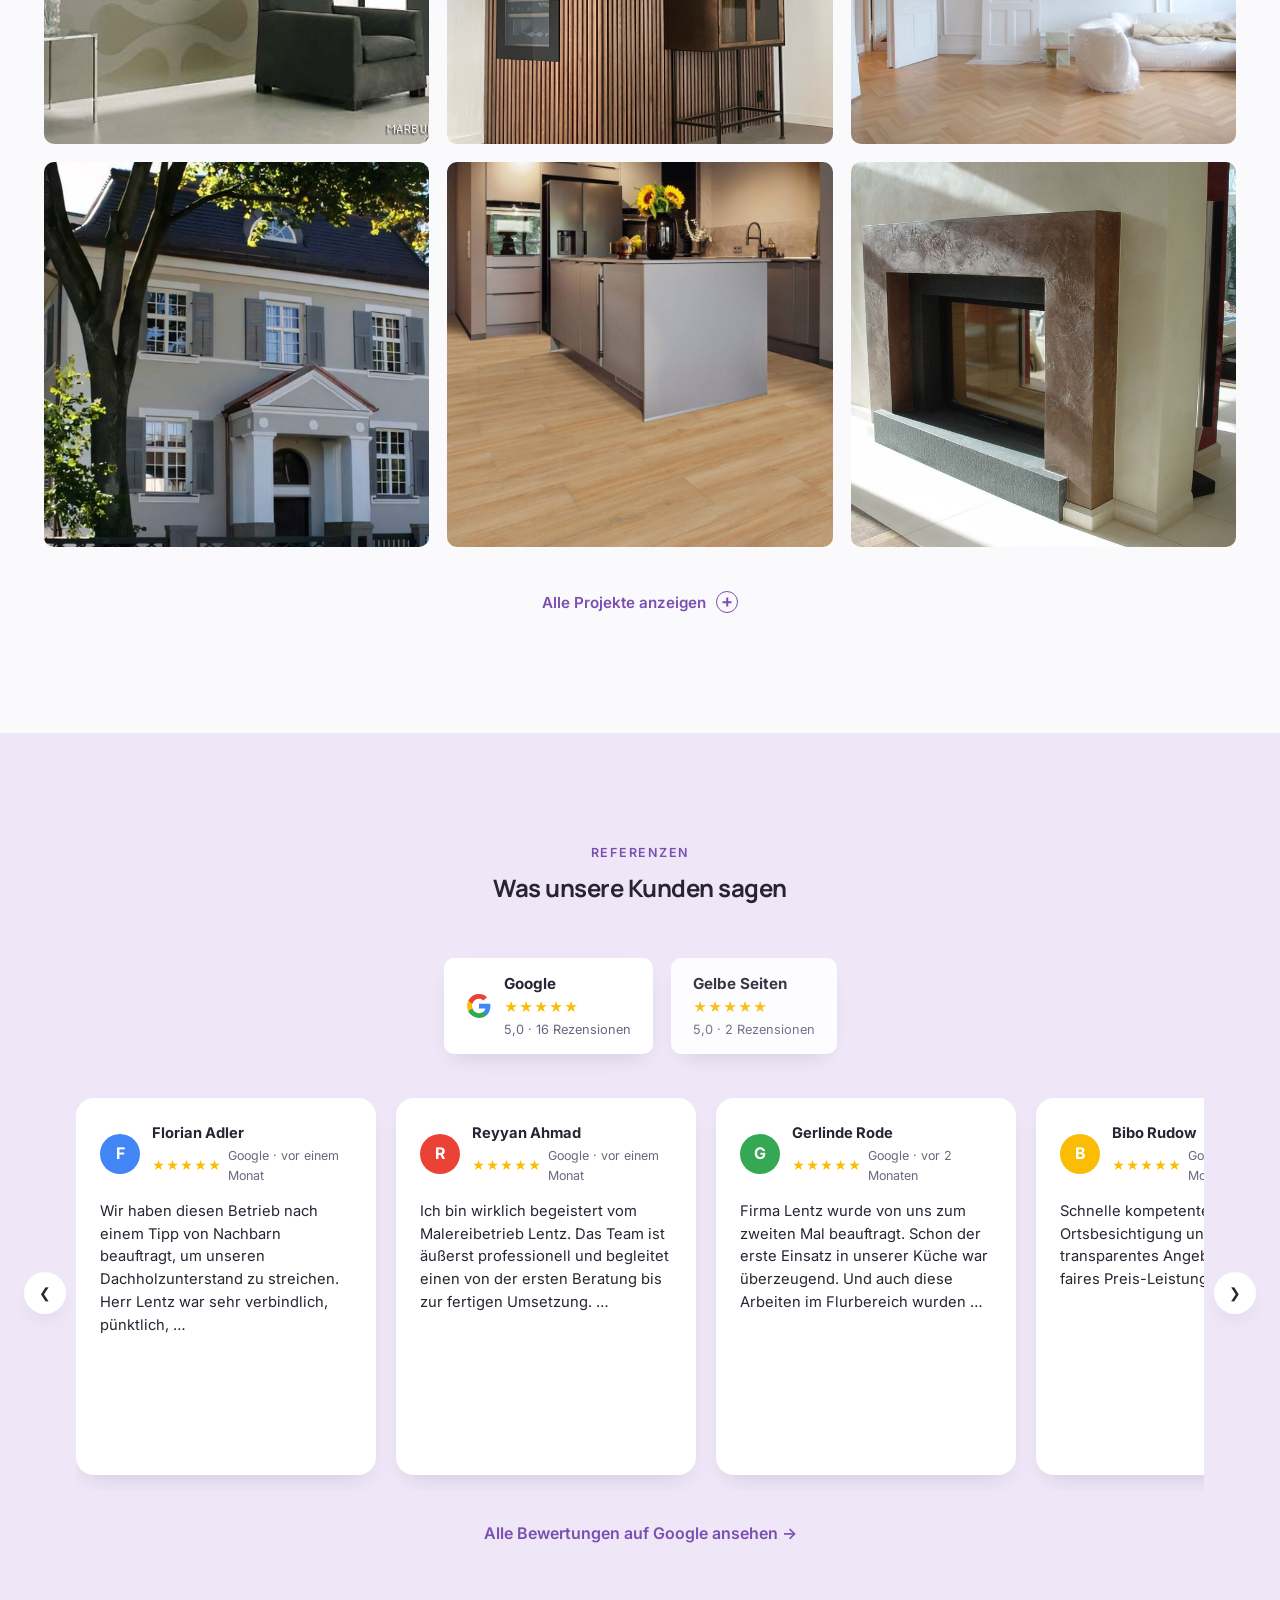
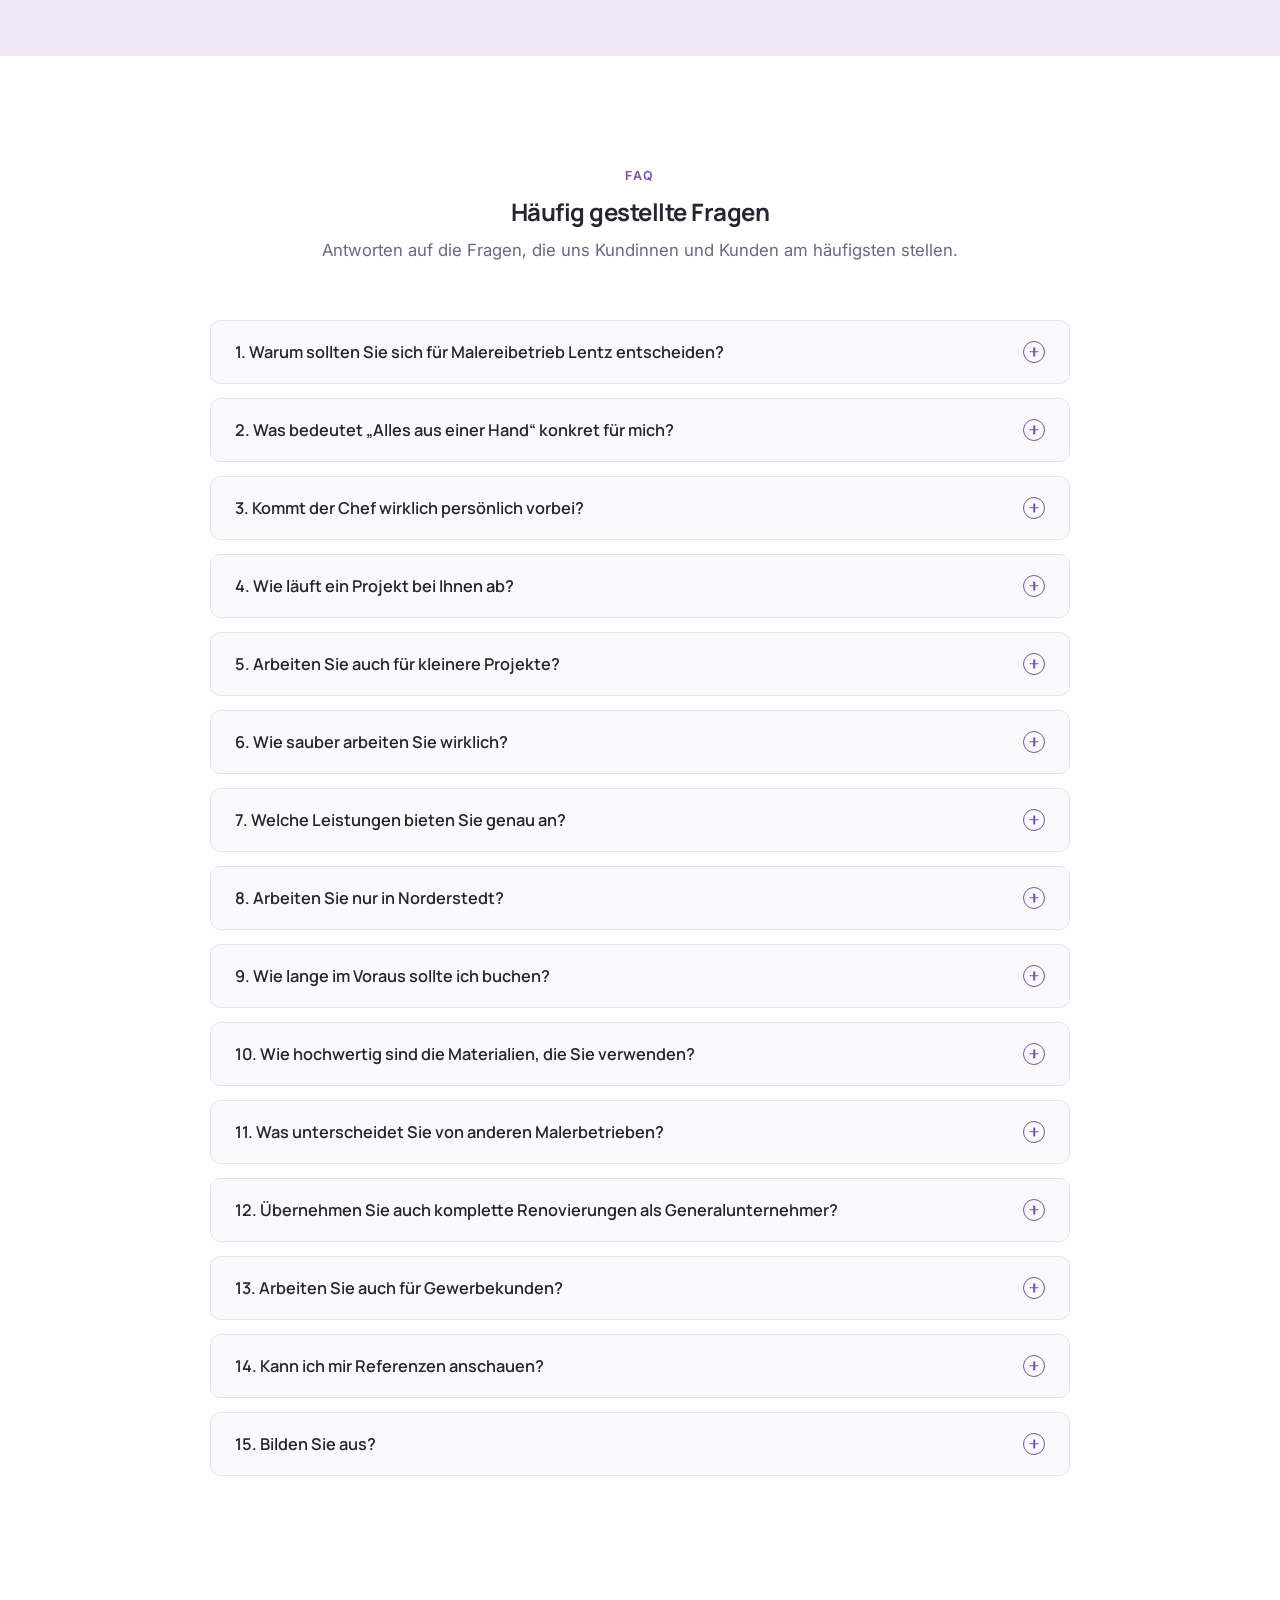
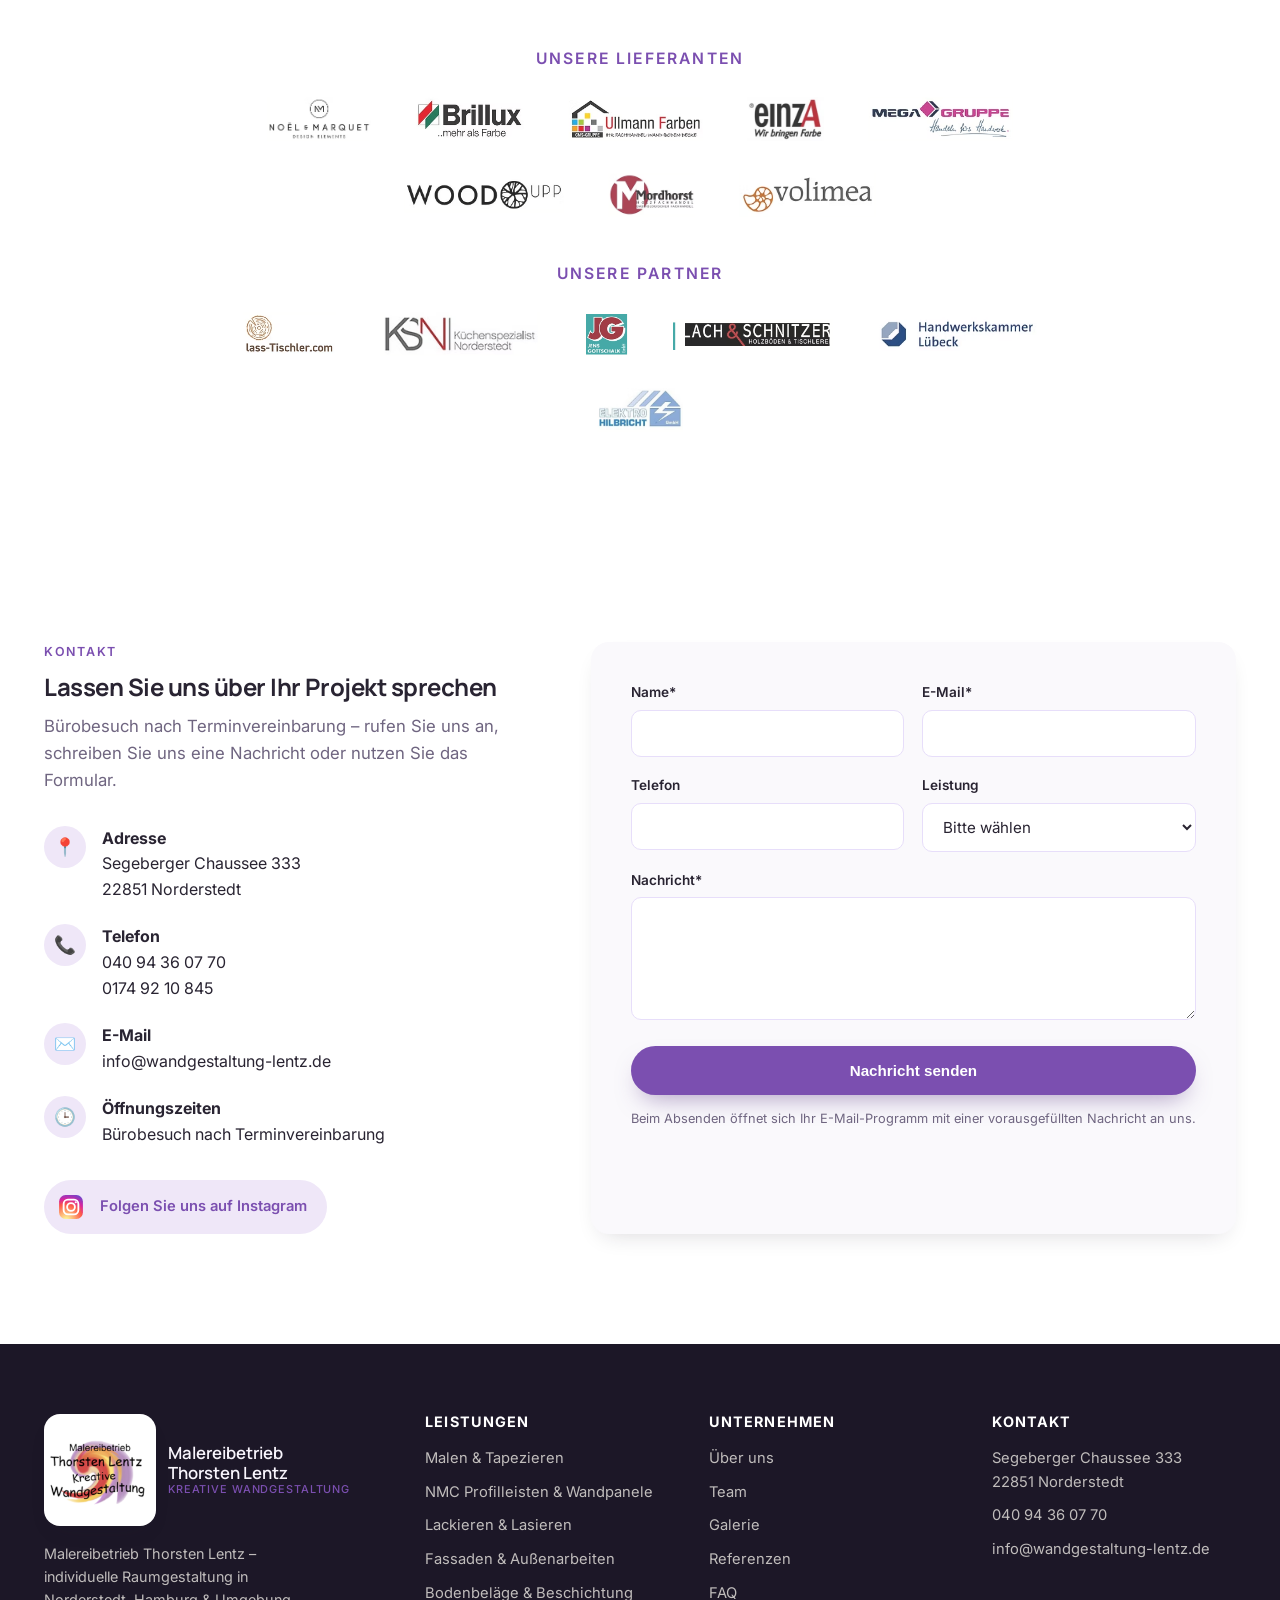
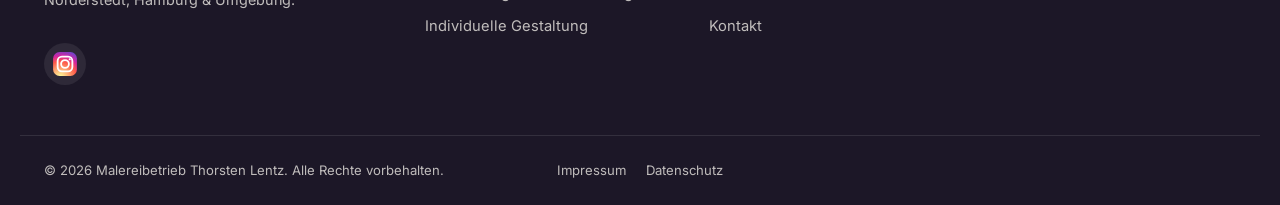
==== commit b7320a4d: "Update renovated objects stat count to 10,000 Co-Authored-By: Claude Sonnet 5 <noreply@anthropic.com" ====
--- a/index.html
+++ b/index.html
@@ -81,7 +81,7 @@
         <span class="stat-label">zufriedene Kunden</span>
       </div>
       <div class="stat reveal">
-        <span class="stat-num" data-count="1300">0</span>
+        <span class="stat-num" data-count="10000">0</span>
         <span class="stat-label">renovierte Objekte</span>
       </div>
       <div class="stat reveal">
--- a/assets/css/style.css
+++ b/assets/css/style.css
@@ -1157,17 +1157,22 @@
 .footer-col ul { list-style: none; padding: 0; margin: 0; display: grid; gap: 10px; font-size: 0.92rem; }
 .footer-col a:hover { color: #fff; }
 .footer-bottom-inner {
-  display: flex;
-  justify-content: space-between;
+  display: grid;
+  grid-template-columns: 1fr auto 1fr;
   align-items: center;
   padding: 24px 24px;
   font-size: 0.82rem;
-  flex-wrap: wrap;
   gap: 12px;
 }
-.footer-legal { display: flex; gap: 20px; }
+.footer-bottom-inner p { margin: 0; grid-column: 1; }
+.footer-legal { grid-column: 2; justify-self: center; display: flex; gap: 20px; }
 .footer-legal a:hover { color: #fff; }
 .footer-bottom:first-child { padding-bottom: 110px; }
+@media (max-width: 600px) {
+  .footer-bottom-inner { grid-template-columns: 1fr; text-align: center; gap: 8px; }
+  .footer-bottom-inner p { grid-column: 1; }
+  .footer-legal { grid-column: 1; }
+}
 
 /* ---------- Cookie banner ---------- */
 .cookie-banner {
@@ -1415,7 +1420,20 @@
   .footer-grid { grid-template-columns: 1fr; }
   .form-row { grid-template-columns: 1fr; }
   .contact-form { padding: 26px; }
-  .hero { margin-top: -120px; padding-top: 120px; }
+  .hero {
+    margin-top: -120px;
+    padding-top: 120px;
+    display: block;
+    min-height: 0;
+  }
+  .hero-video {
+    position: static;
+    width: 100%;
+    height: auto;
+    aspect-ratio: 16 / 9;
+  }
+  .hero-overlay { display: none; }
+  .hero-content { padding-top: 28px; }
   .header-inner { padding: 14px 20px; }
   .brand-text { font-size: 0.92rem; }
 }
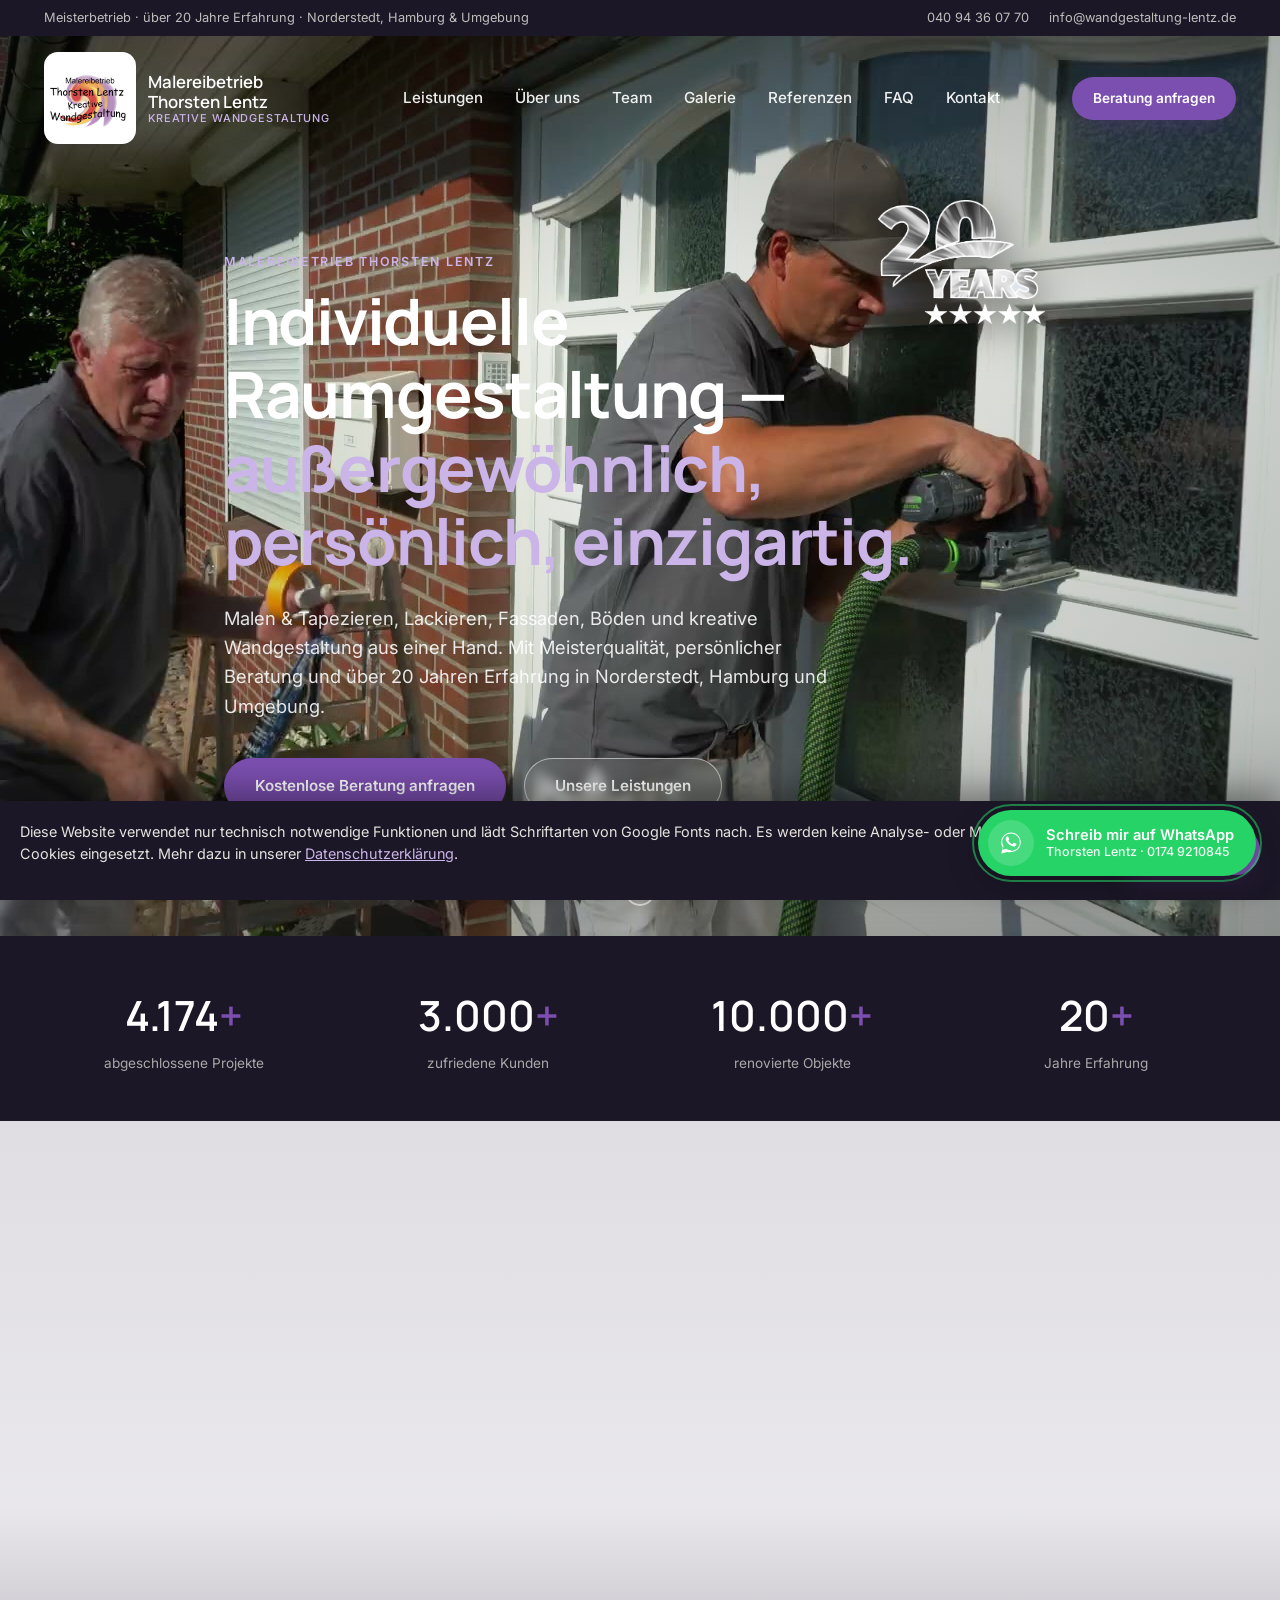
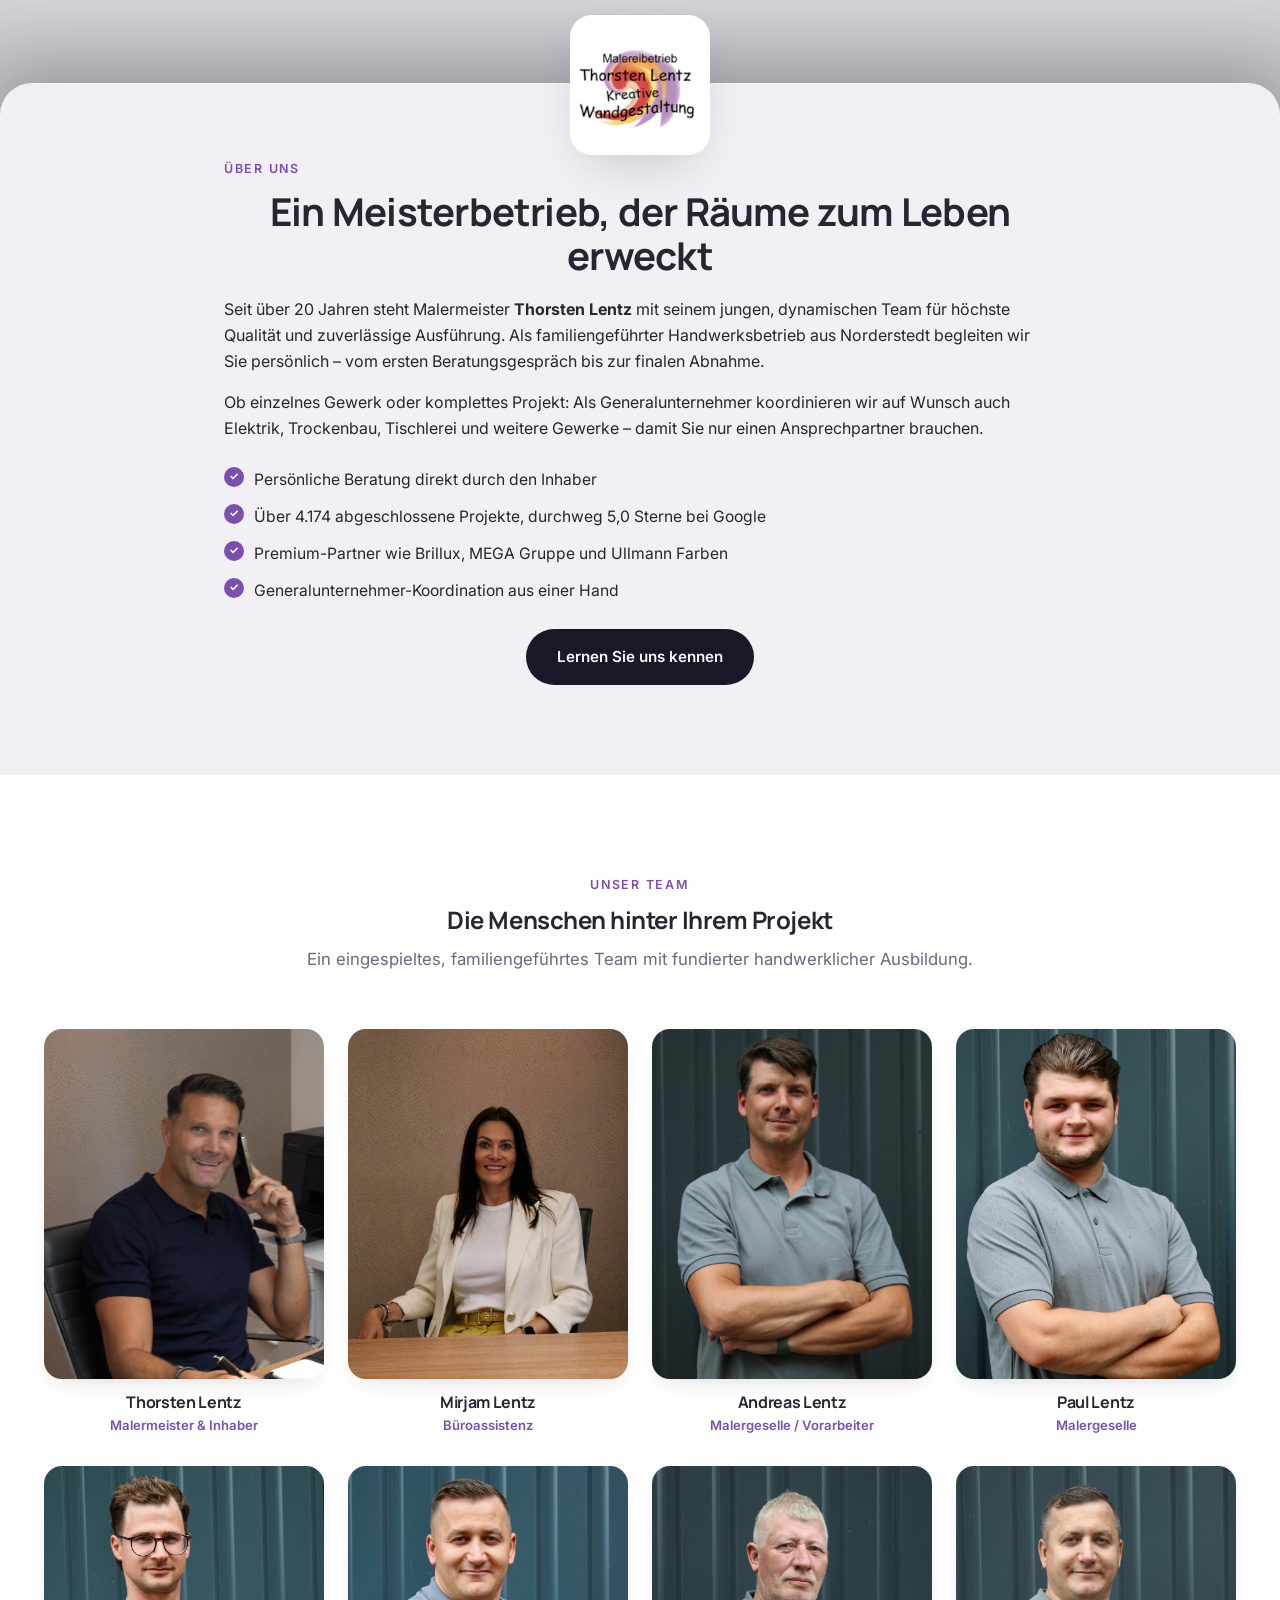
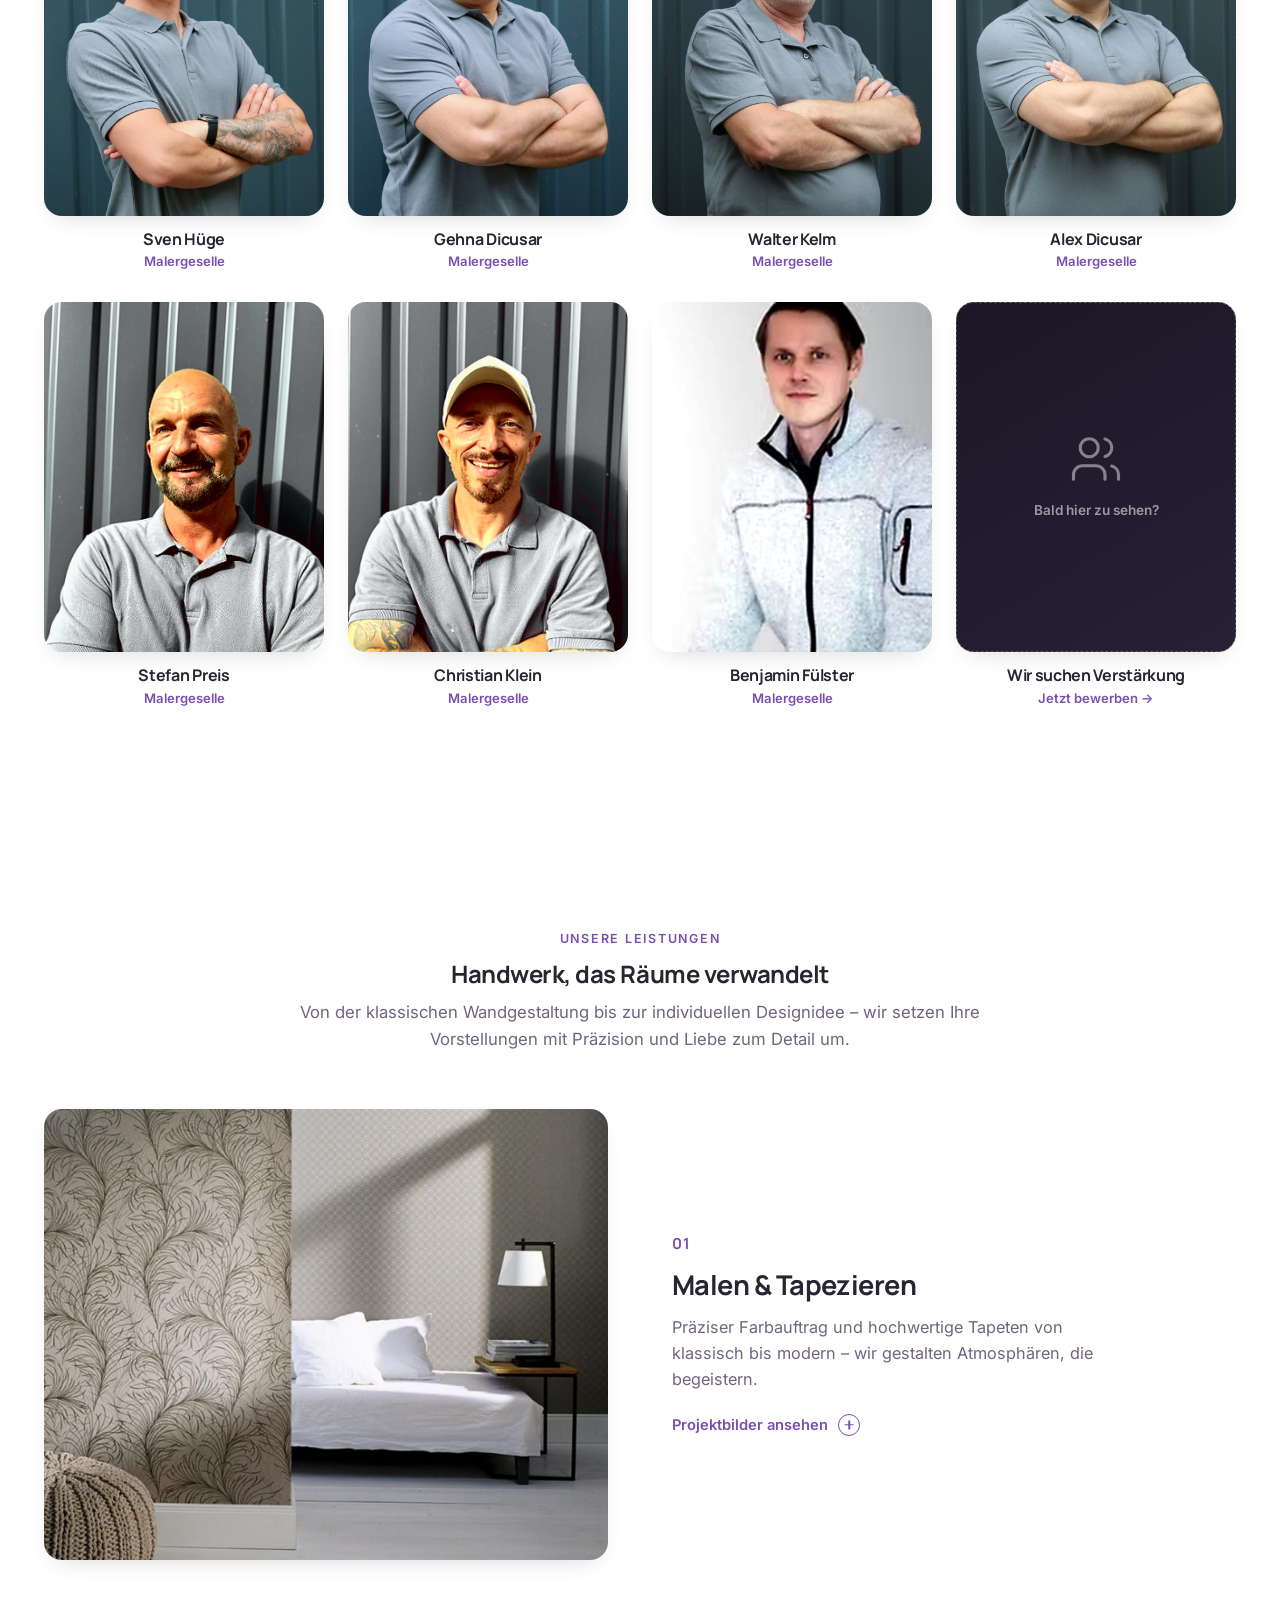
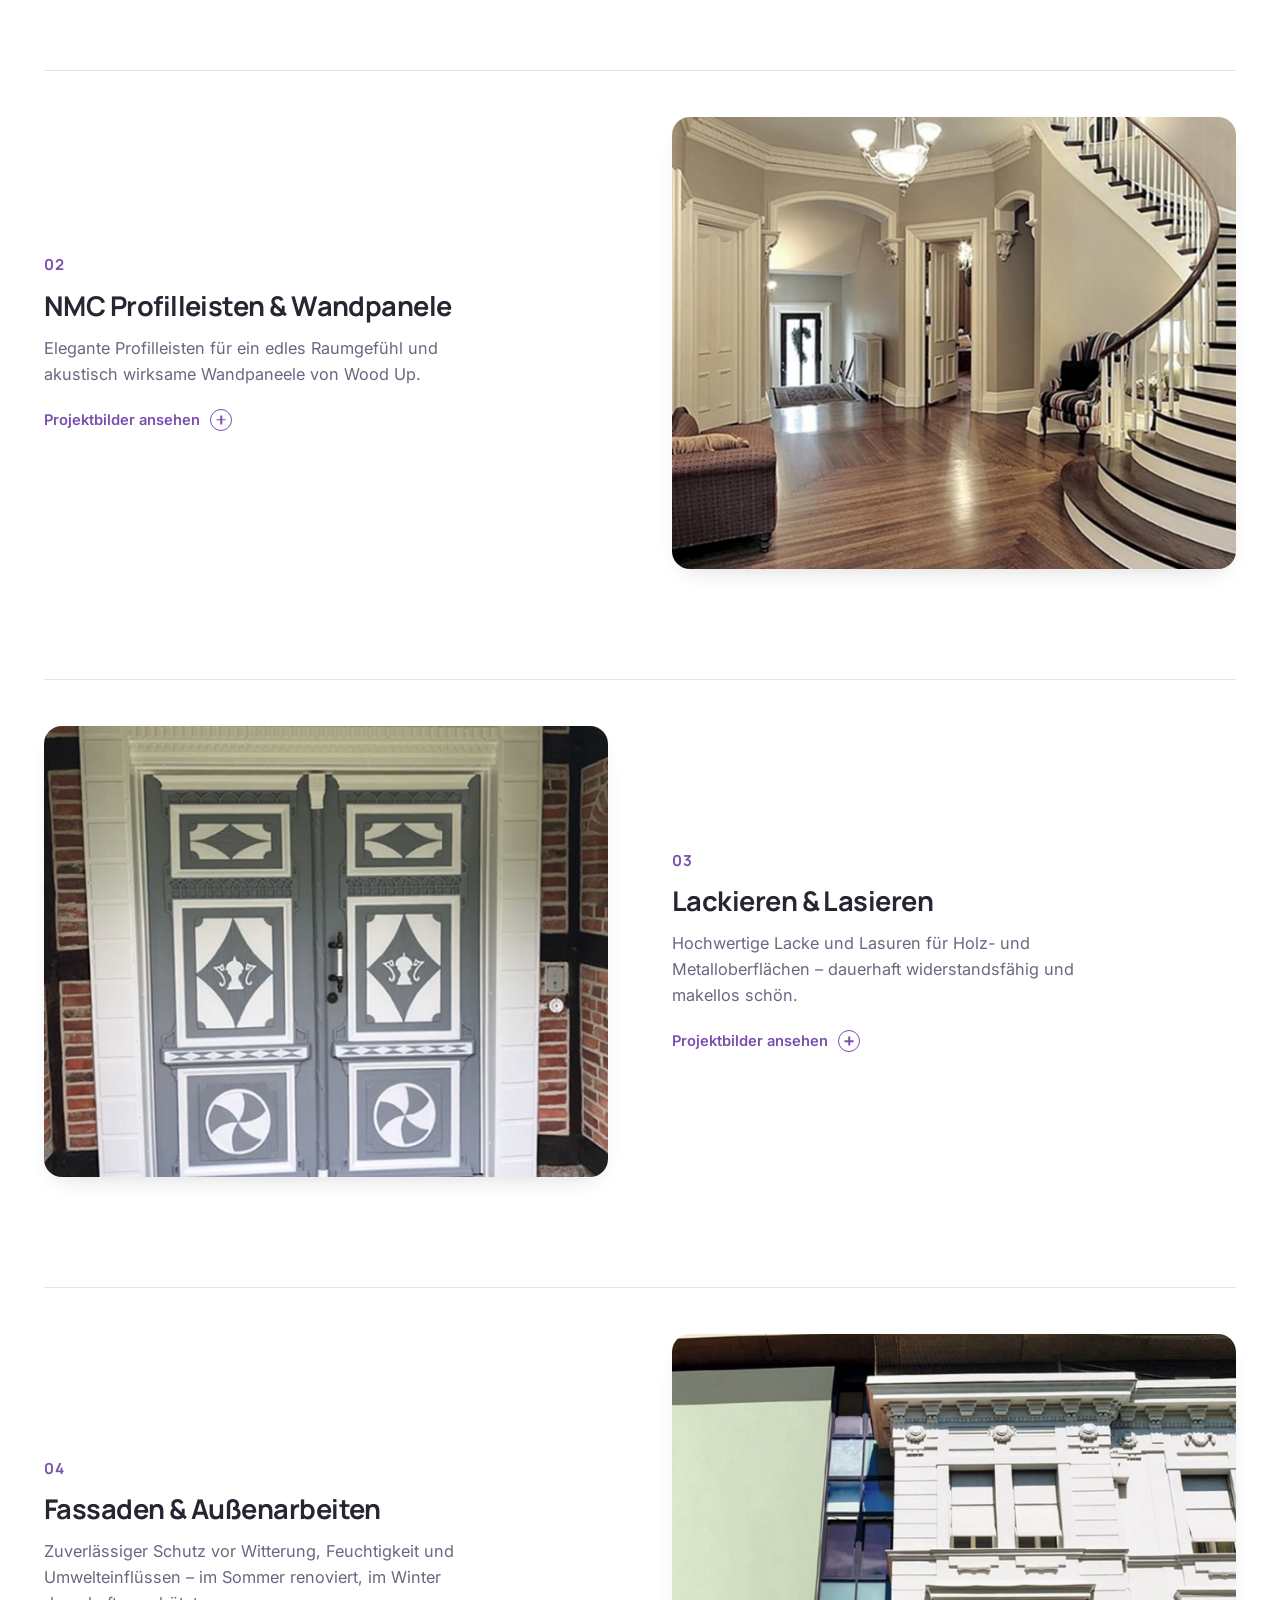
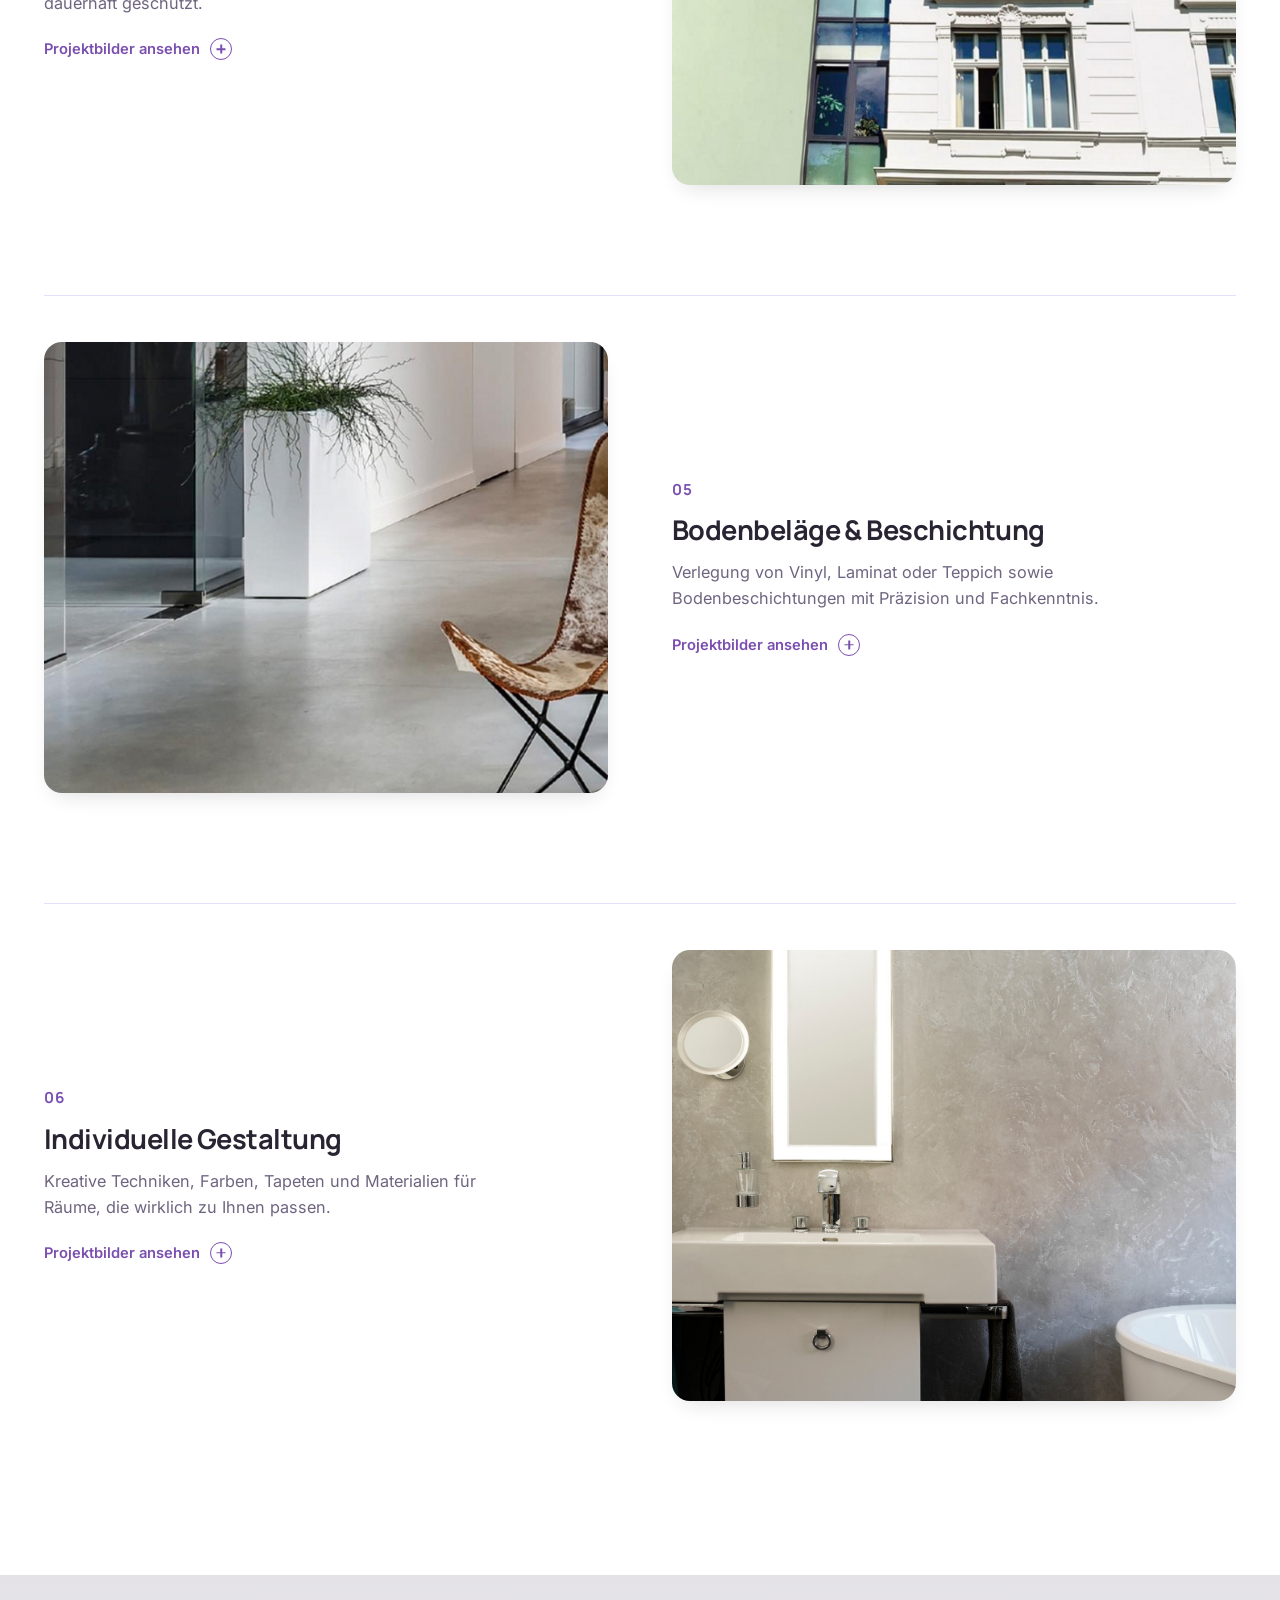
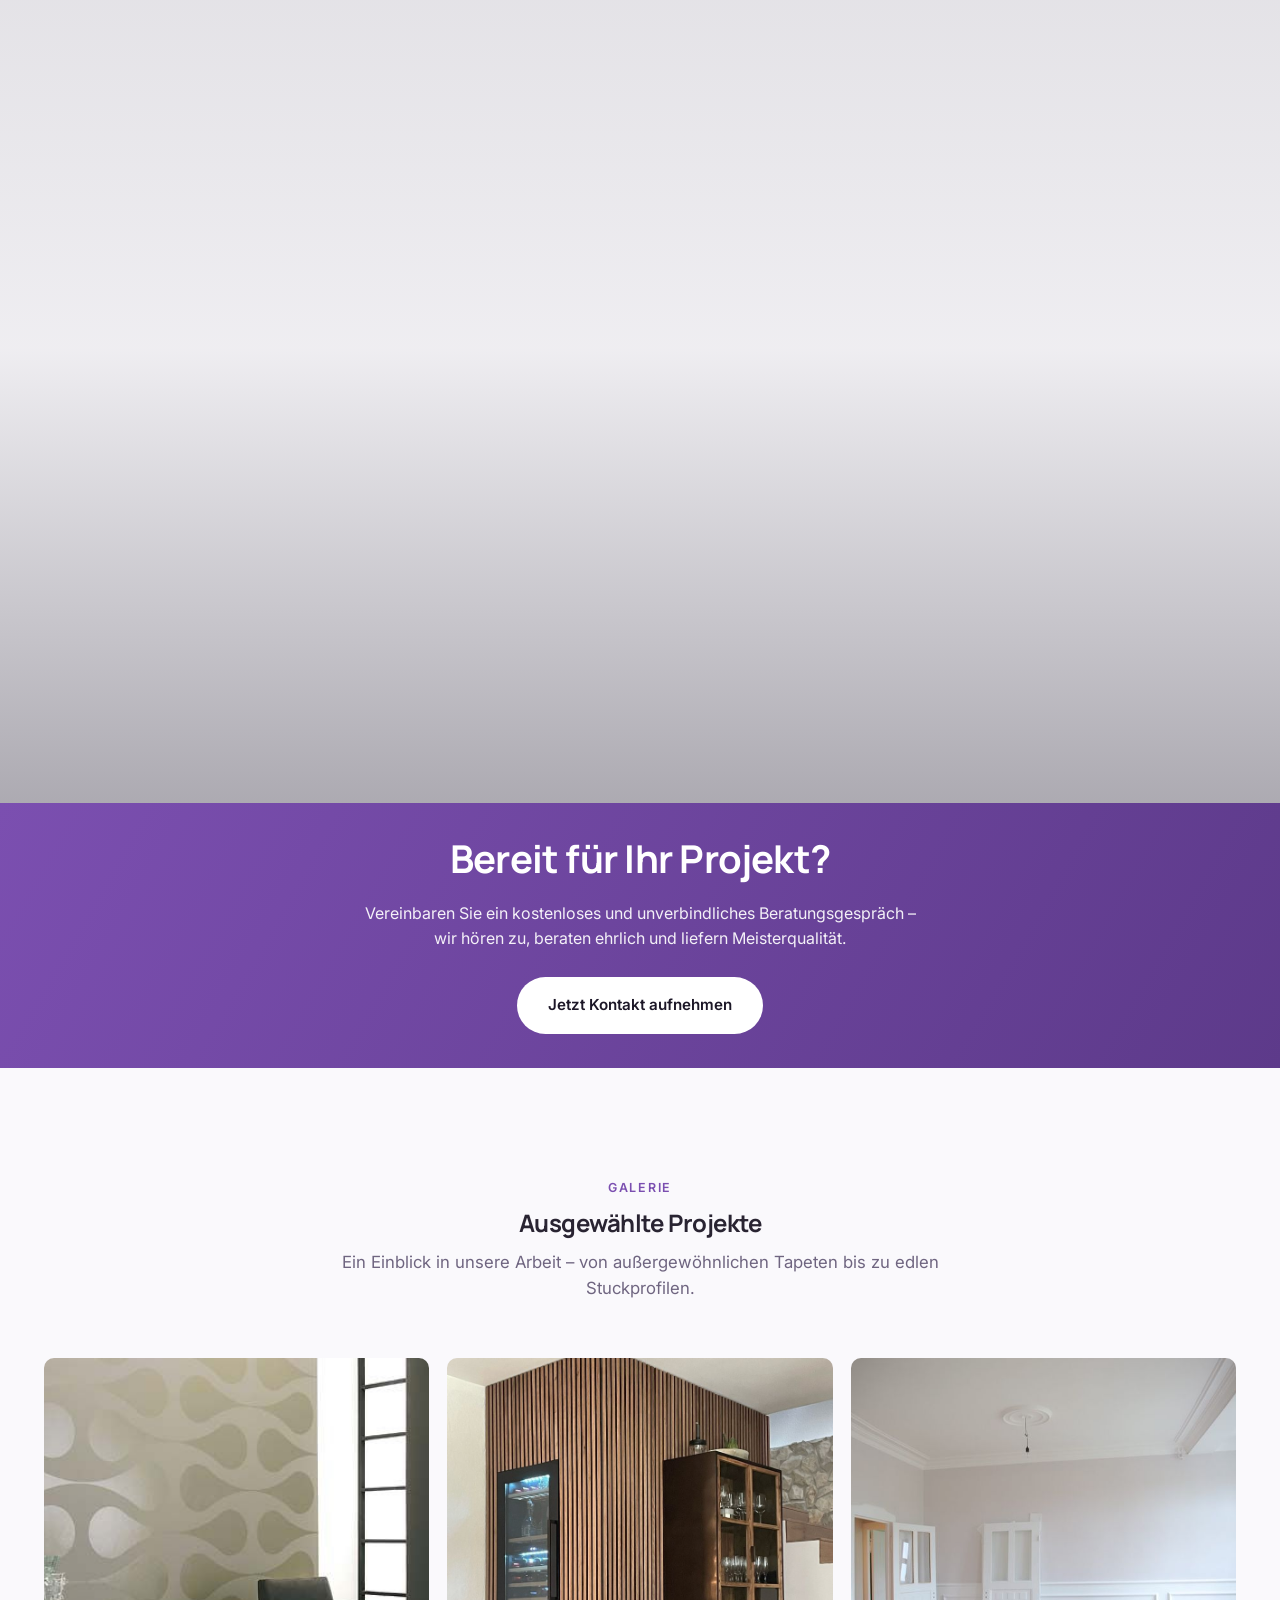
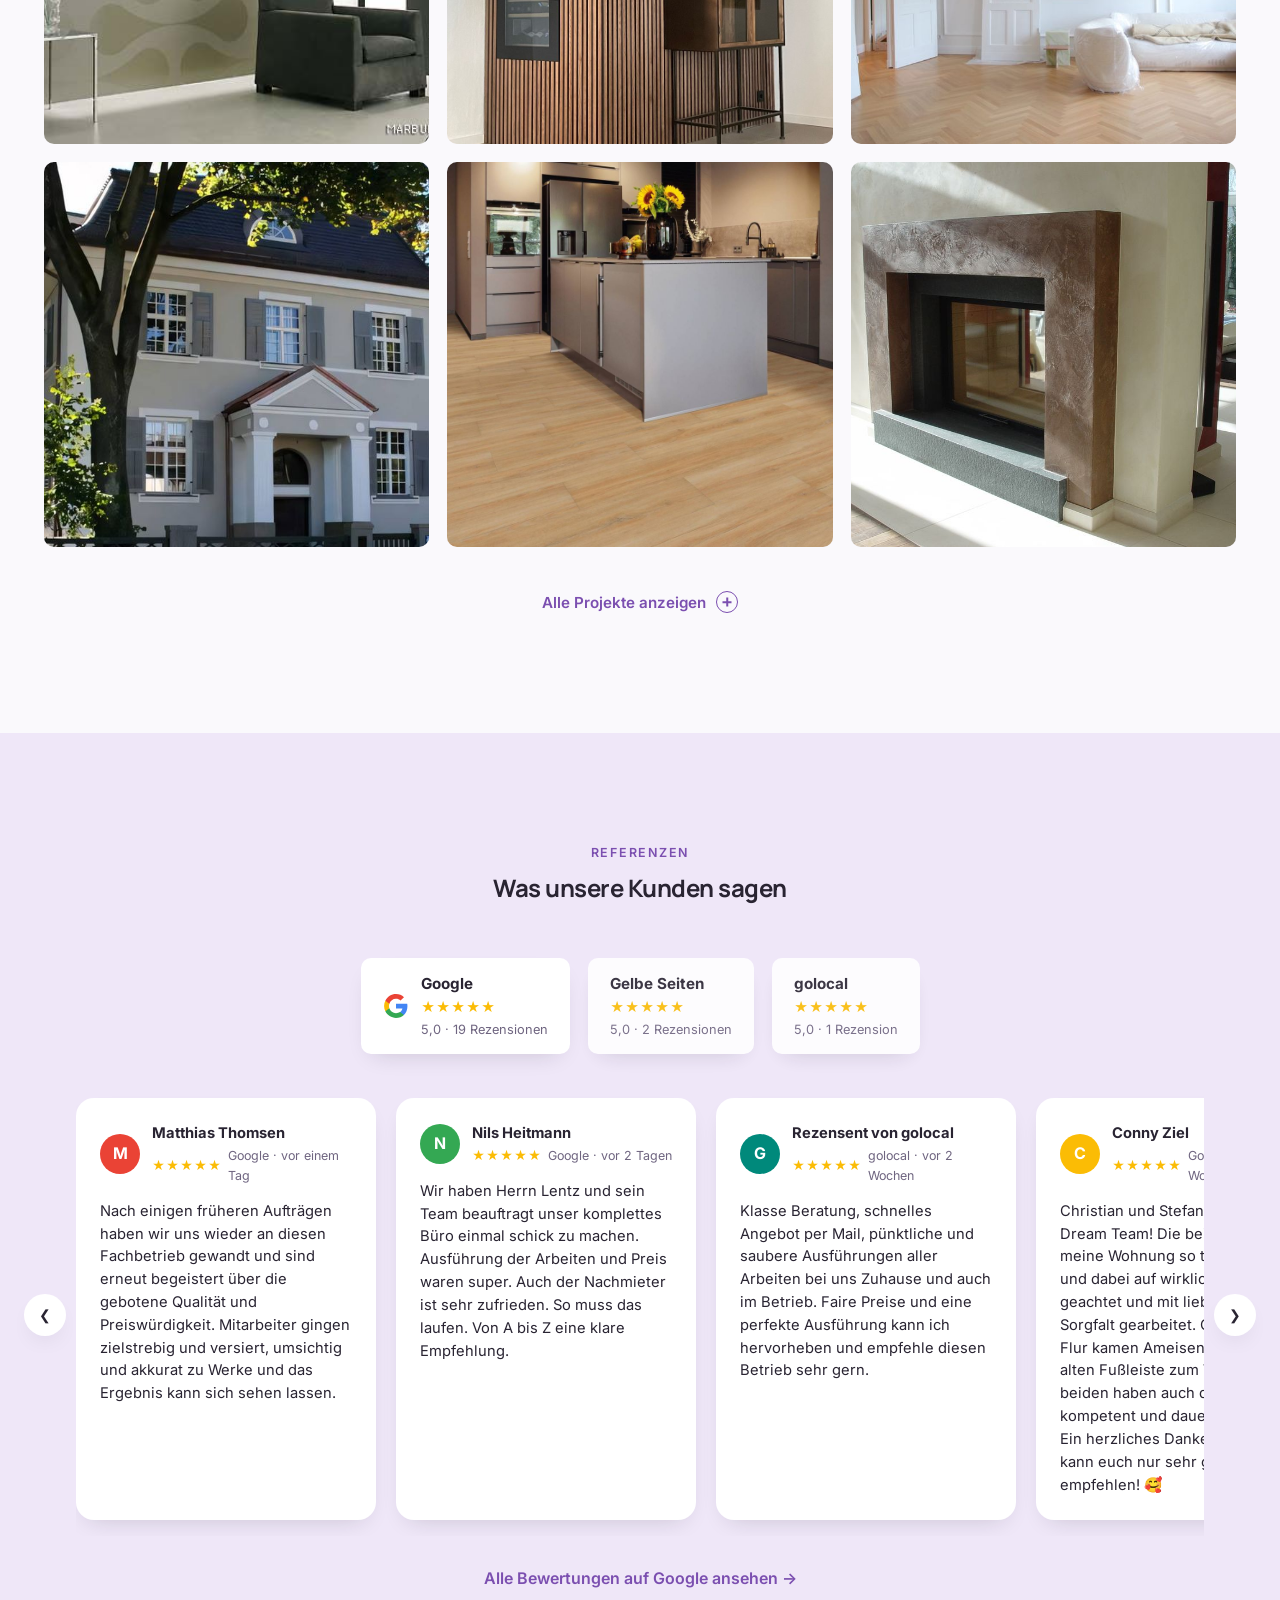
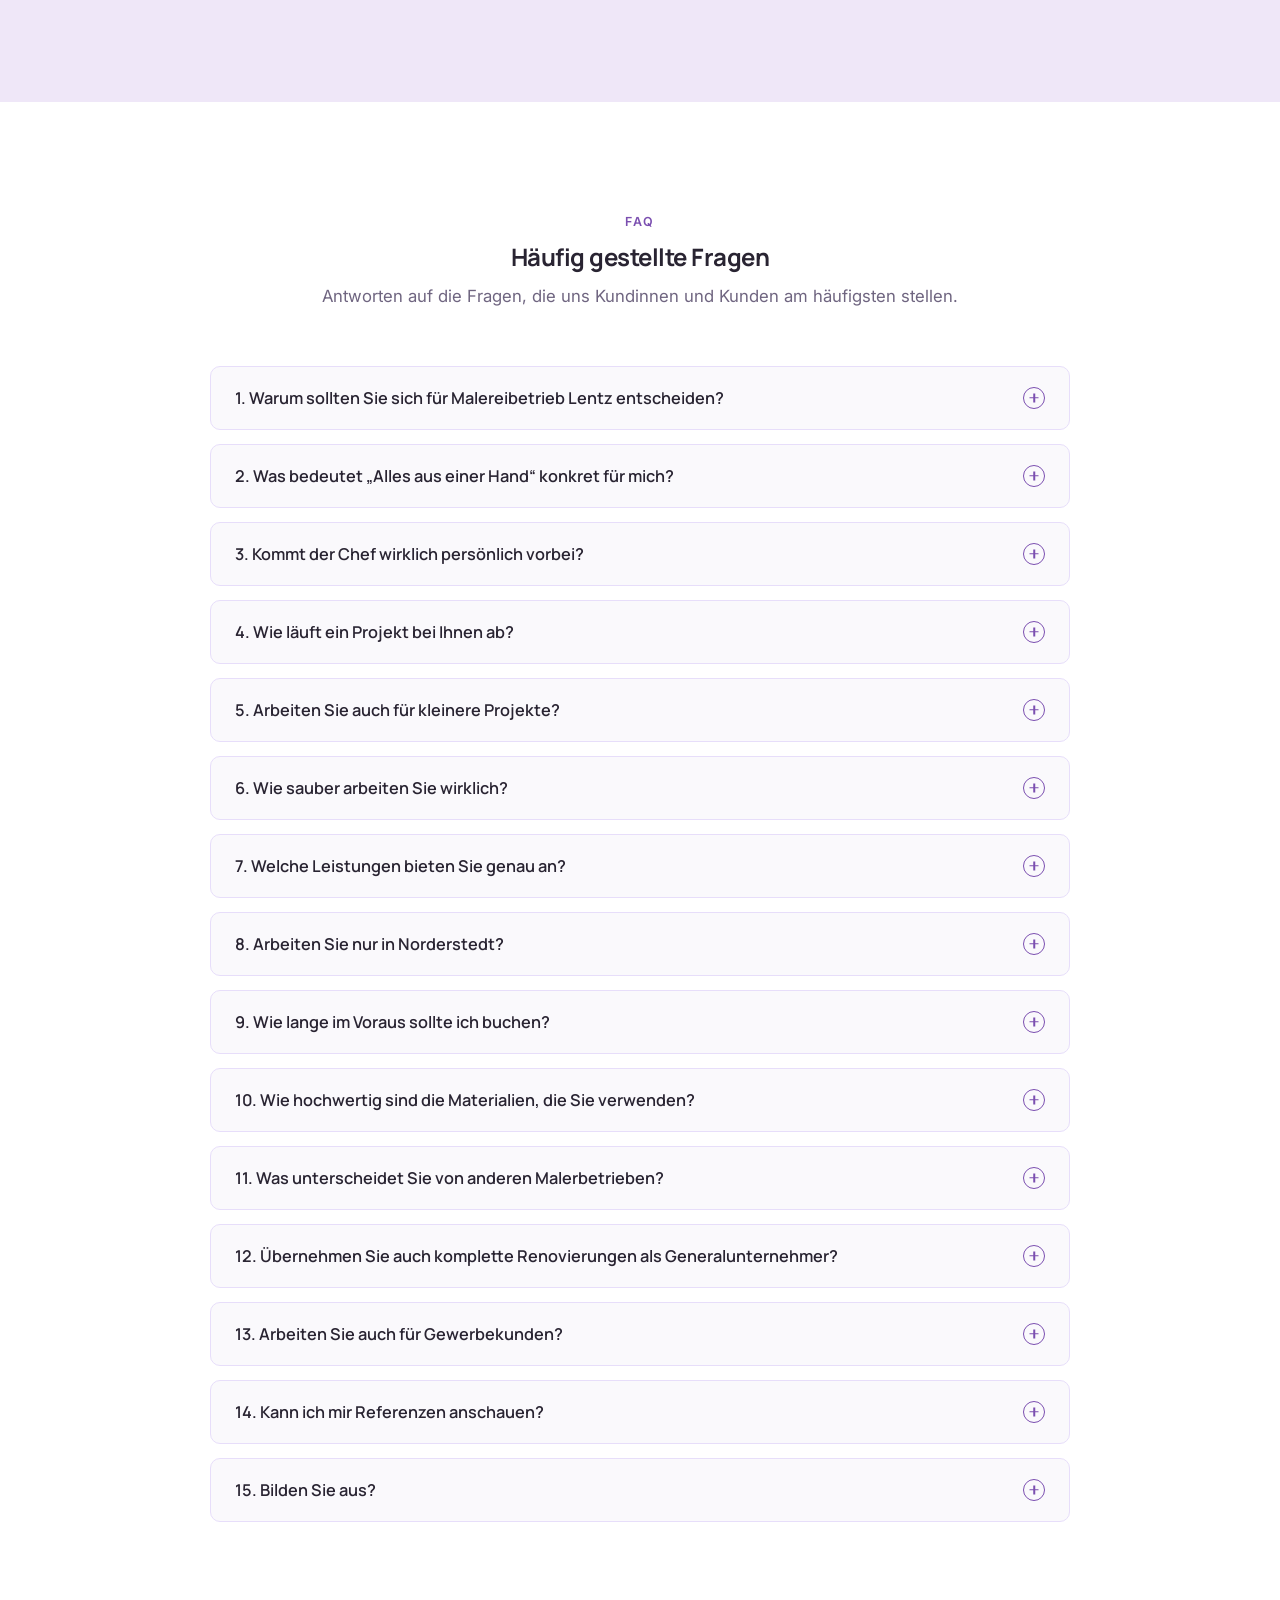
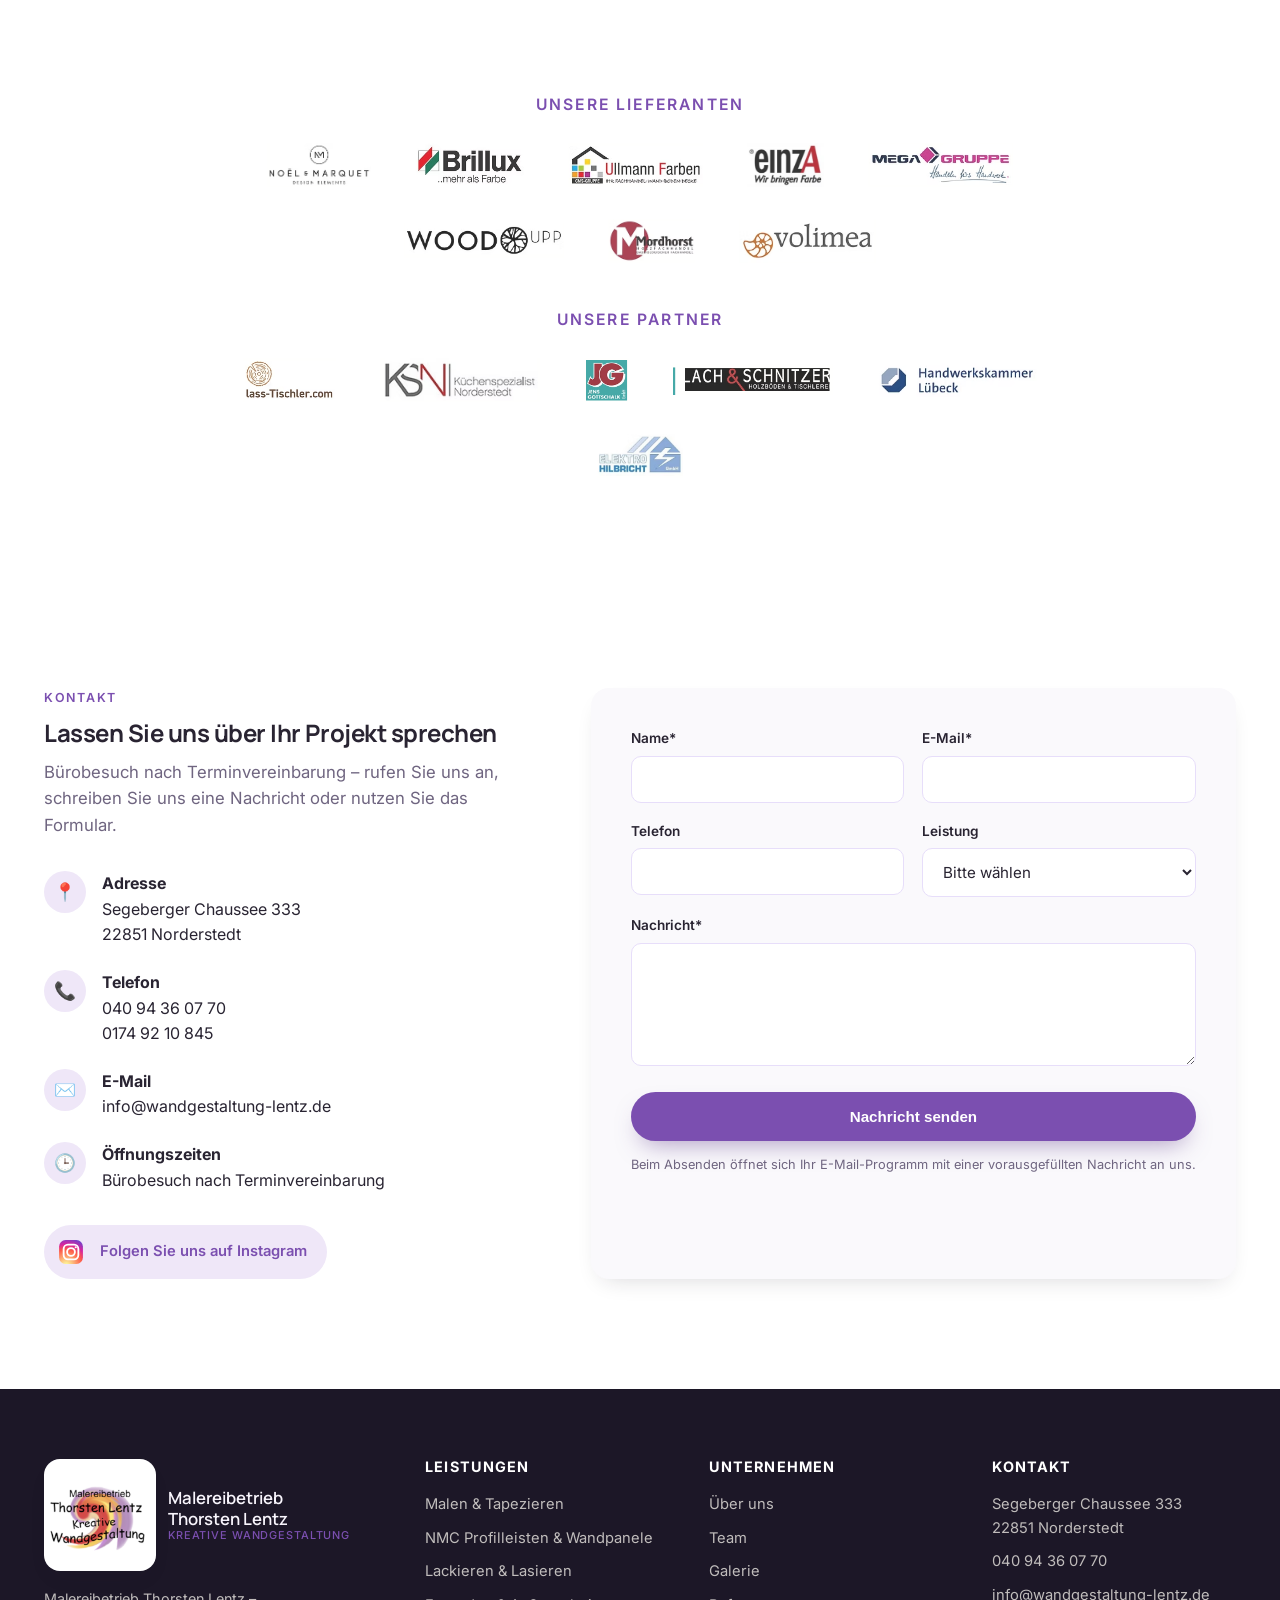
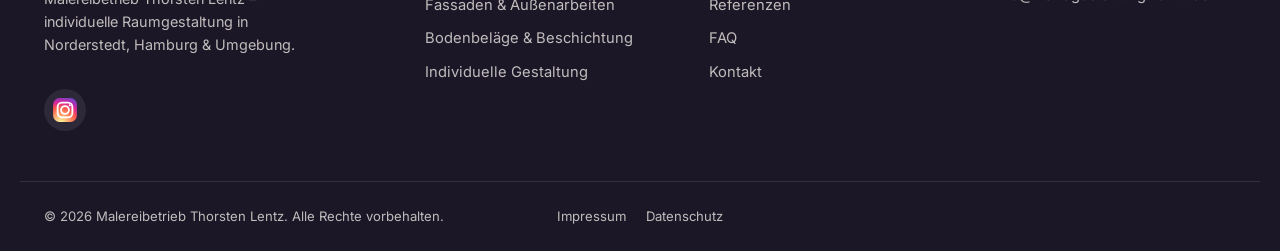
==== commit 9b762213: "Add new customer reviews and fix golocal review attribution Add reviews from Matthias Thomsen, Nils " ====
--- a/index.html
+++ b/index.html
@@ -432,7 +432,7 @@
           <span class="reviews-badge-text">
             <strong>Google</strong>
             <span class="reviews-stars" aria-hidden="true">★★★★★</span>
-            <span class="reviews-count">5,0 · 16 Rezensionen</span>
+            <span class="reviews-count">5,0 · 19 Rezensionen</span>
           </span>
         </a>
         <div class="reviews-badge reviews-badge-static">
@@ -442,6 +442,13 @@
             <span class="reviews-count">5,0 · 2 Rezensionen</span>
           </span>
         </div>
+        <div class="reviews-badge reviews-badge-static">
+          <span class="reviews-badge-text">
+            <strong>golocal</strong>
+            <span class="reviews-stars" aria-hidden="true">★★★★★</span>
+            <span class="reviews-count">5,0 · 1 Rezension</span>
+          </span>
+        </div>
       </div>
     </div>
 
@@ -450,6 +457,50 @@
         <div class="reviews-carousel" id="reviewsCarousel">
           <article class="review-card">
             <div class="review-card-head">
+              <span class="review-avatar" style="background:#EA4335">M</span>
+              <div class="review-card-id">
+                <strong>Matthias Thomsen</strong>
+                <span class="review-meta"><span class="review-stars">★★★★★</span> Google · vor einem Tag</span>
+              </div>
+            </div>
+            <p>Nach einigen früheren Aufträgen haben wir uns wieder an diesen Fachbetrieb gewandt und sind erneut begeistert über die gebotene Qualität und Preiswürdigkeit. Mitarbeiter gingen zielstrebig und versiert, umsichtig und akkurat zu Werke und das Ergebnis kann sich sehen lassen.</p>
+          </article>
+
+          <article class="review-card">
+            <div class="review-card-head">
+              <span class="review-avatar" style="background:#34A853">N</span>
+              <div class="review-card-id">
+                <strong>Nils Heitmann</strong>
+                <span class="review-meta"><span class="review-stars">★★★★★</span> Google · vor 2 Tagen</span>
+              </div>
+            </div>
+            <p>Wir haben Herrn Lentz und sein Team beauftragt unser komplettes Büro einmal schick zu machen. Ausführung der Arbeiten und Preis waren super. Auch der Nachmieter ist sehr zufrieden. So muss das laufen. Von A bis Z eine klare Empfehlung.</p>
+          </article>
+
+          <article class="review-card">
+            <div class="review-card-head">
+              <span class="review-avatar" style="background:#00897B">G</span>
+              <div class="review-card-id">
+                <strong>Rezensent von golocal</strong>
+                <span class="review-meta"><span class="review-stars">★★★★★</span> golocal · vor 2 Wochen</span>
+              </div>
+            </div>
+            <p>Klasse Beratung, schnelles Angebot per Mail, pünktliche und saubere Ausführungen aller Arbeiten bei uns Zuhause und auch im Betrieb. Faire Preise und eine perfekte Ausführung kann ich hervorheben und empfehle diesen Betrieb sehr gern.</p>
+          </article>
+
+          <article class="review-card">
+            <div class="review-card-head">
+              <span class="review-avatar" style="background:#FBBC05">C</span>
+              <div class="review-card-id">
+                <strong>Conny Ziel</strong>
+                <span class="review-meta"><span class="review-stars">★★★★★</span> Google · vor 3 Wochen</span>
+              </div>
+            </div>
+            <p>Christian und Stefan sind ein super Dream Team! Die beiden haben meine Wohnung so toll gestrichen und dabei auf wirklich jedes Detail geachtet und mit liebevoller Sorgfalt gearbeitet. Chapeau: im Flur kamen Ameisen unter der alten Fußleiste zum Vorschein, die beiden haben auch dieses Problem kompetent und dauerhaft behoben. Ein herzliches Dankeschön, ich kann euch nur sehr gerne weiter empfehlen! 🥰</p>
+          </article>
+
+          <article class="review-card">
+            <div class="review-card-head">
               <span class="review-avatar" style="background:#4285F4">F</span>
               <div class="review-card-id">
                 <strong>Florian Adler</strong>
@@ -501,17 +552,6 @@
               </div>
             </div>
             <p>Wir haben zum ersten Mal diesen Betrieb beauftragt und waren sehr angetan von der professionellen Arbeit, Verlässlichkeit und Beratung. Die Kollegen waren immer …</p>
-          </article>
-
-          <article class="review-card">
-            <div class="review-card-head">
-              <span class="review-avatar" style="background:#00897B">G</span>
-              <div class="review-card-id">
-                <strong>Rezensent von Gelbe Seiten</strong>
-                <span class="review-meta"><span class="review-stars">★★★★★</span> Gelbe Seiten · vor 6 Monaten</span>
-              </div>
-            </div>
-            <p>Klasse Beratung, schnelles Angebot per Mail, pünktliche und saubere Ausführungen aller Arbeiten bei uns Zuhause und auch im Betrieb. Faire Preise und eine perfekte Ausführung kann ich hervorheben und empfehle diesen Betrieb sehr gern.</p>
           </article>
 
           <article class="review-card">
--- a/assets/css/style.css
+++ b/assets/css/style.css
@@ -1420,20 +1420,7 @@
   .footer-grid { grid-template-columns: 1fr; }
   .form-row { grid-template-columns: 1fr; }
   .contact-form { padding: 26px; }
-  .hero {
-    margin-top: -120px;
-    padding-top: 120px;
-    display: block;
-    min-height: 0;
-  }
-  .hero-video {
-    position: static;
-    width: 100%;
-    height: auto;
-    aspect-ratio: 16 / 9;
-  }
-  .hero-overlay { display: none; }
-  .hero-content { padding-top: 28px; }
+  .hero { margin-top: -120px; padding-top: 120px; }
   .header-inner { padding: 14px 20px; }
   .brand-text { font-size: 0.92rem; }
 }
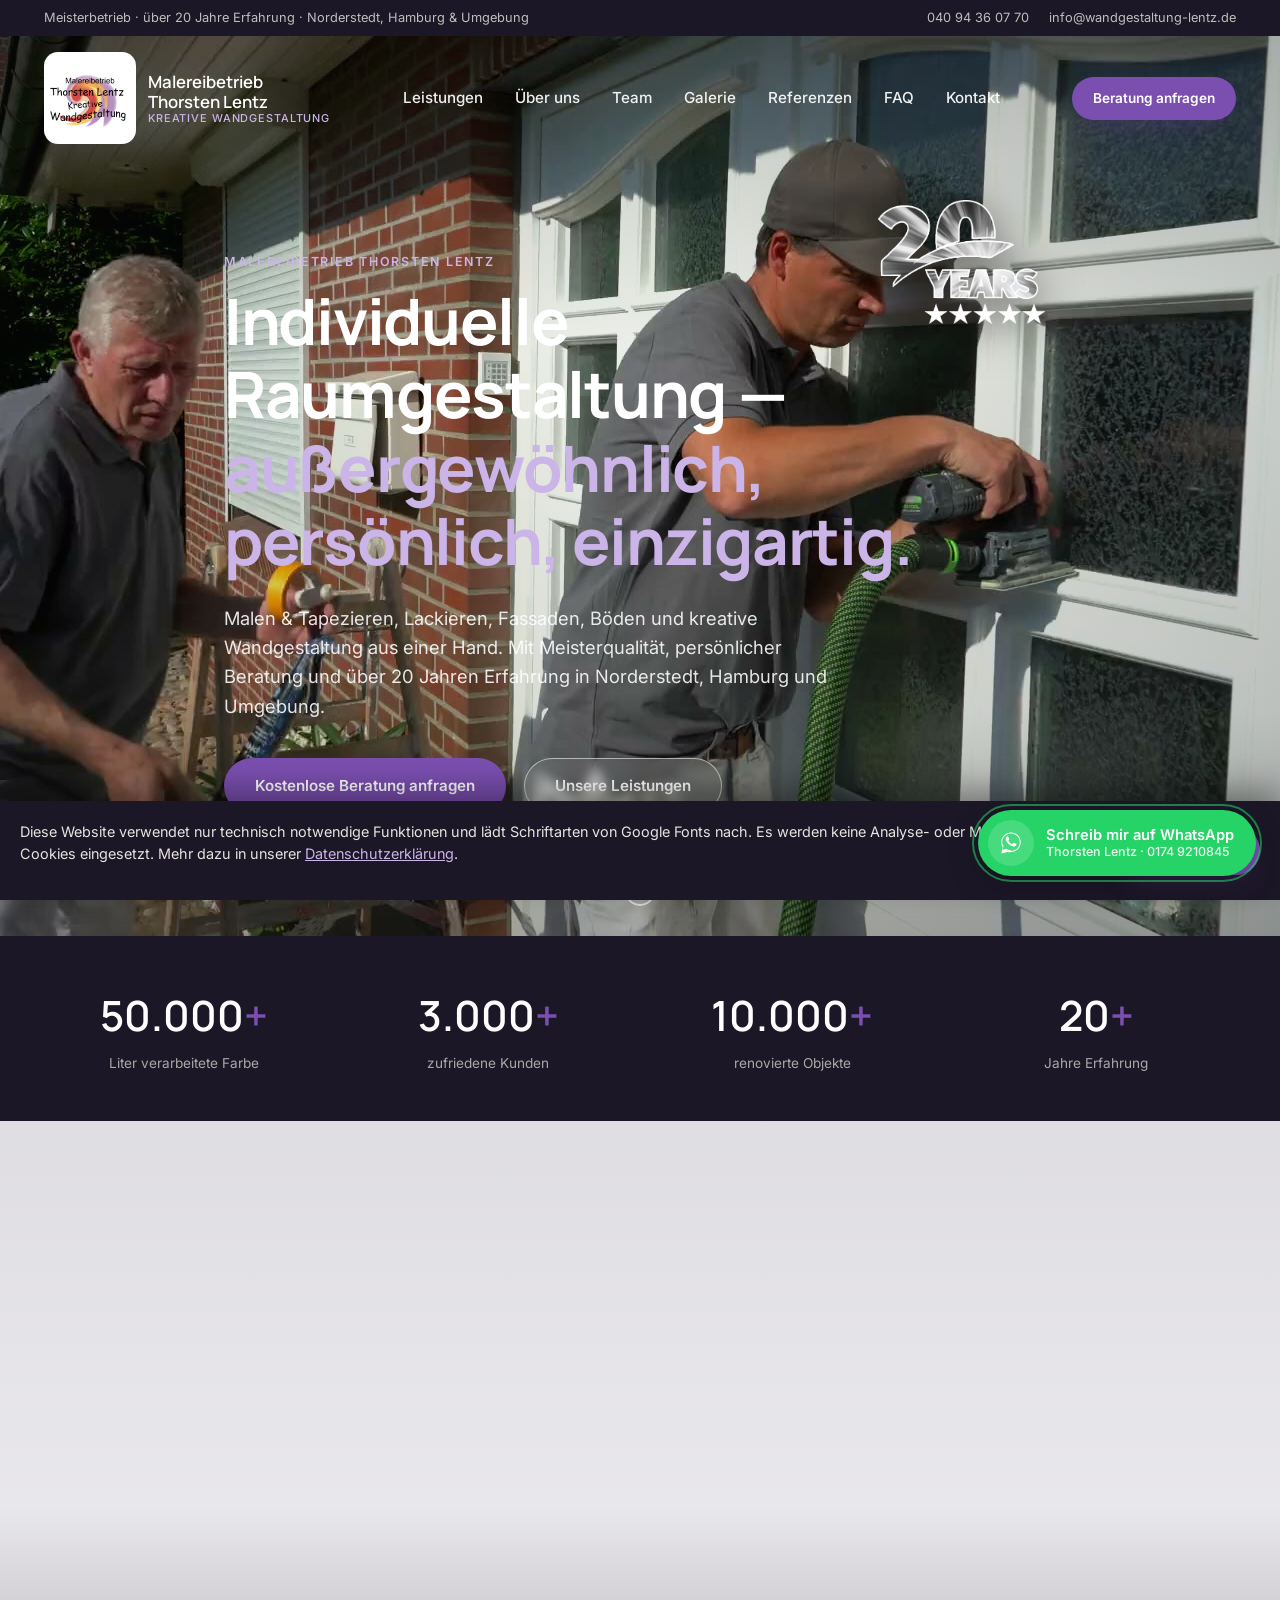
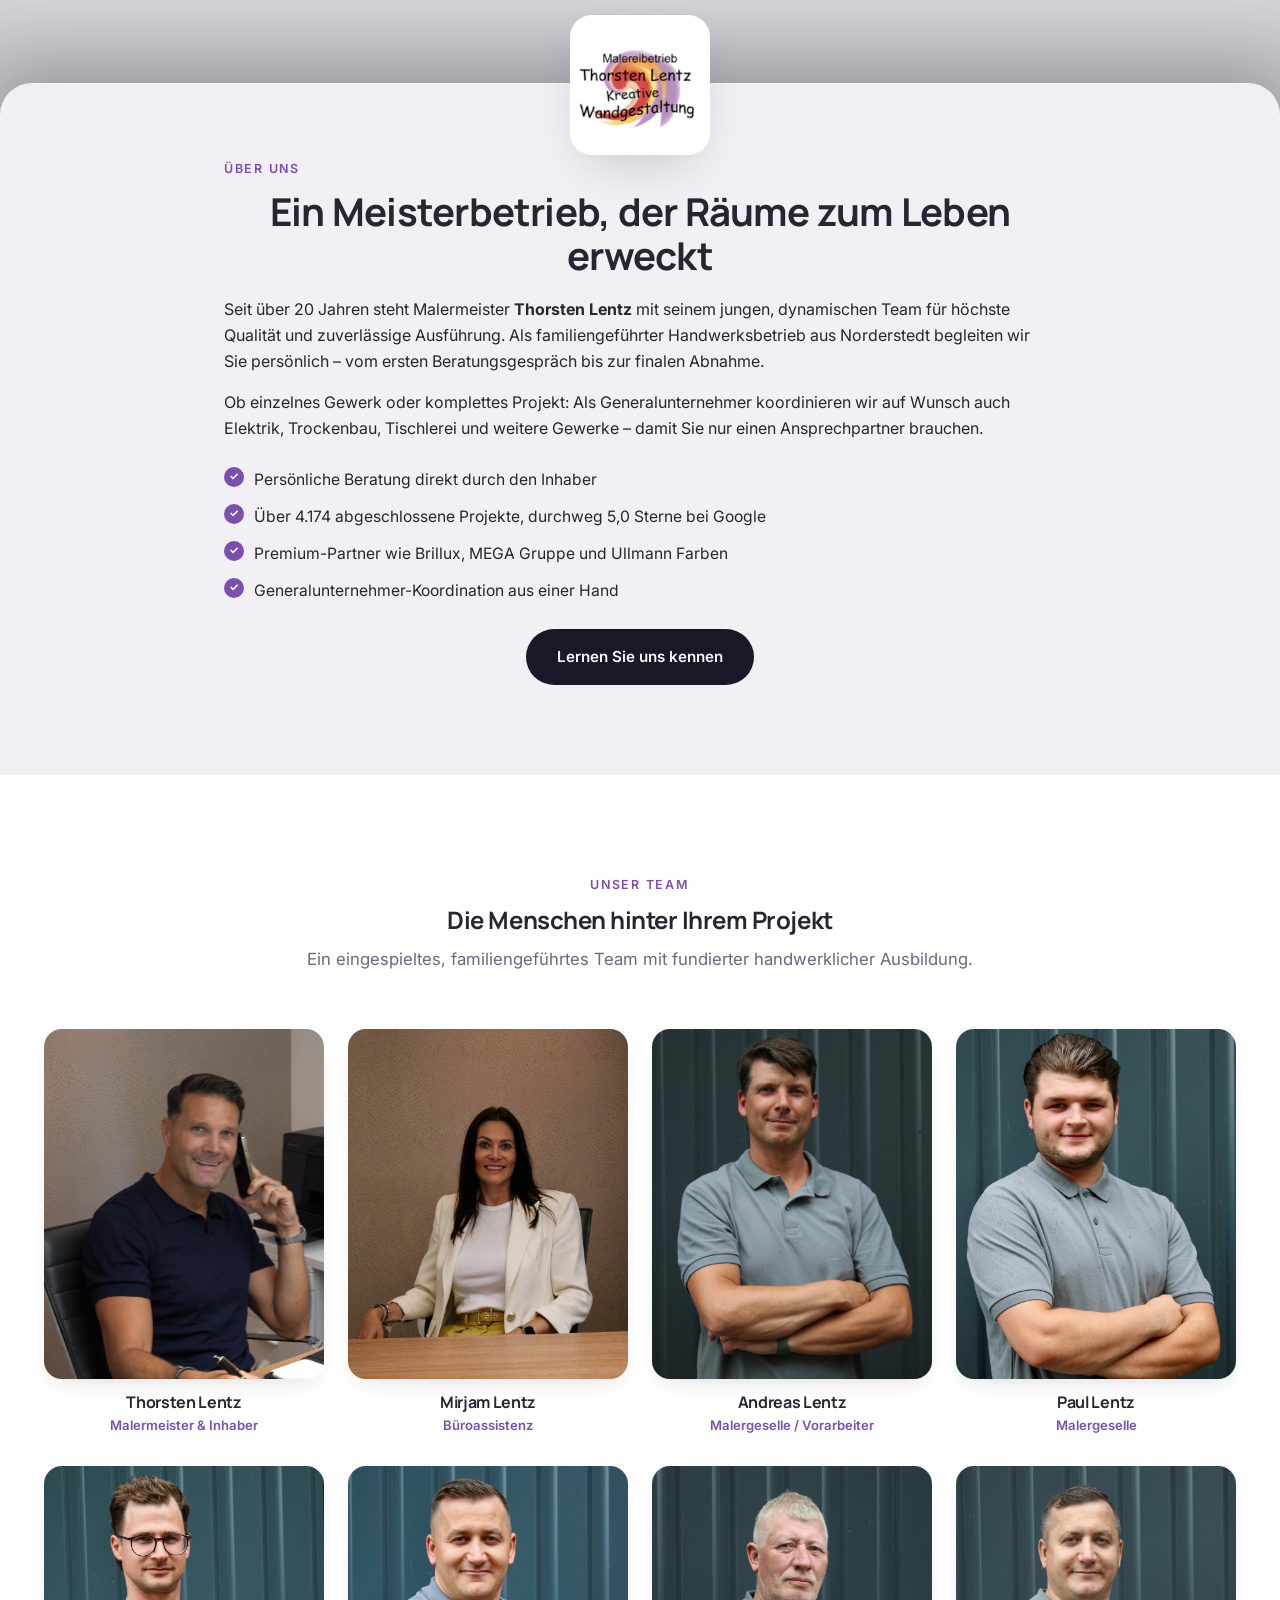
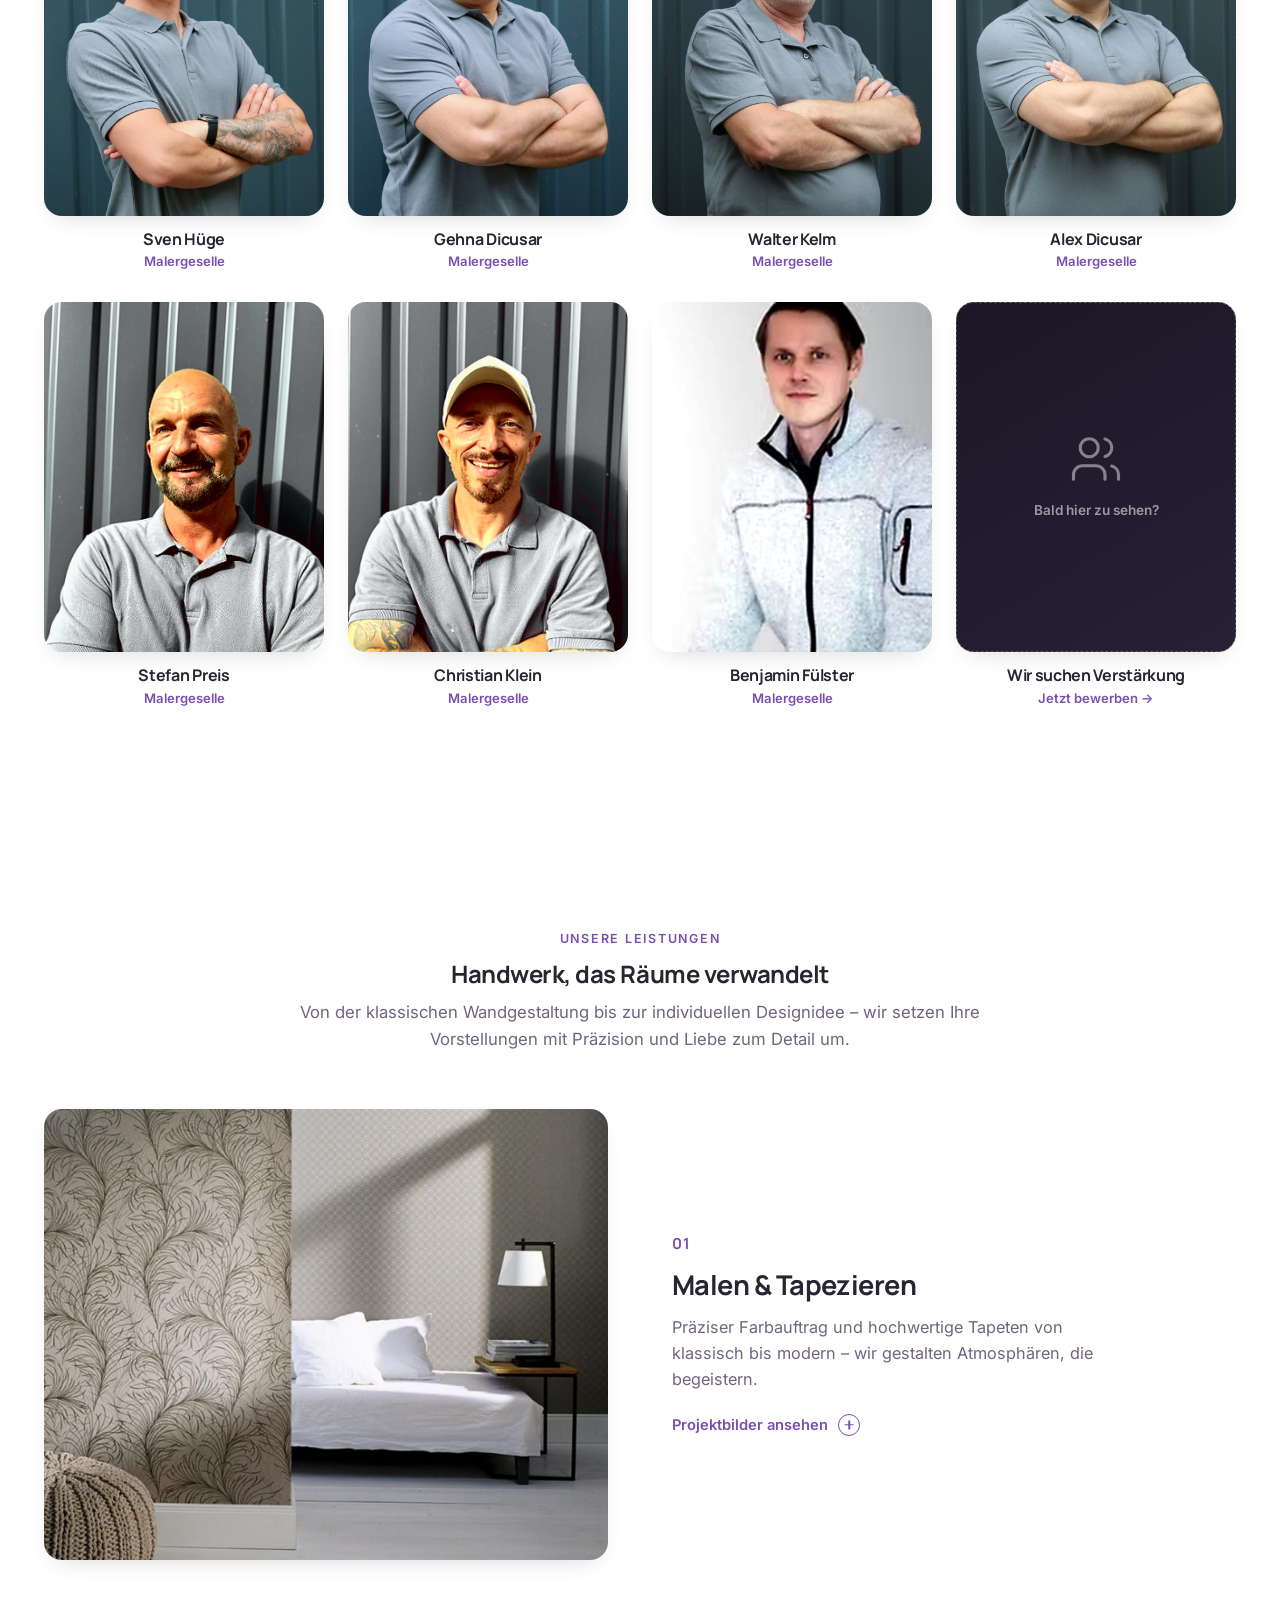
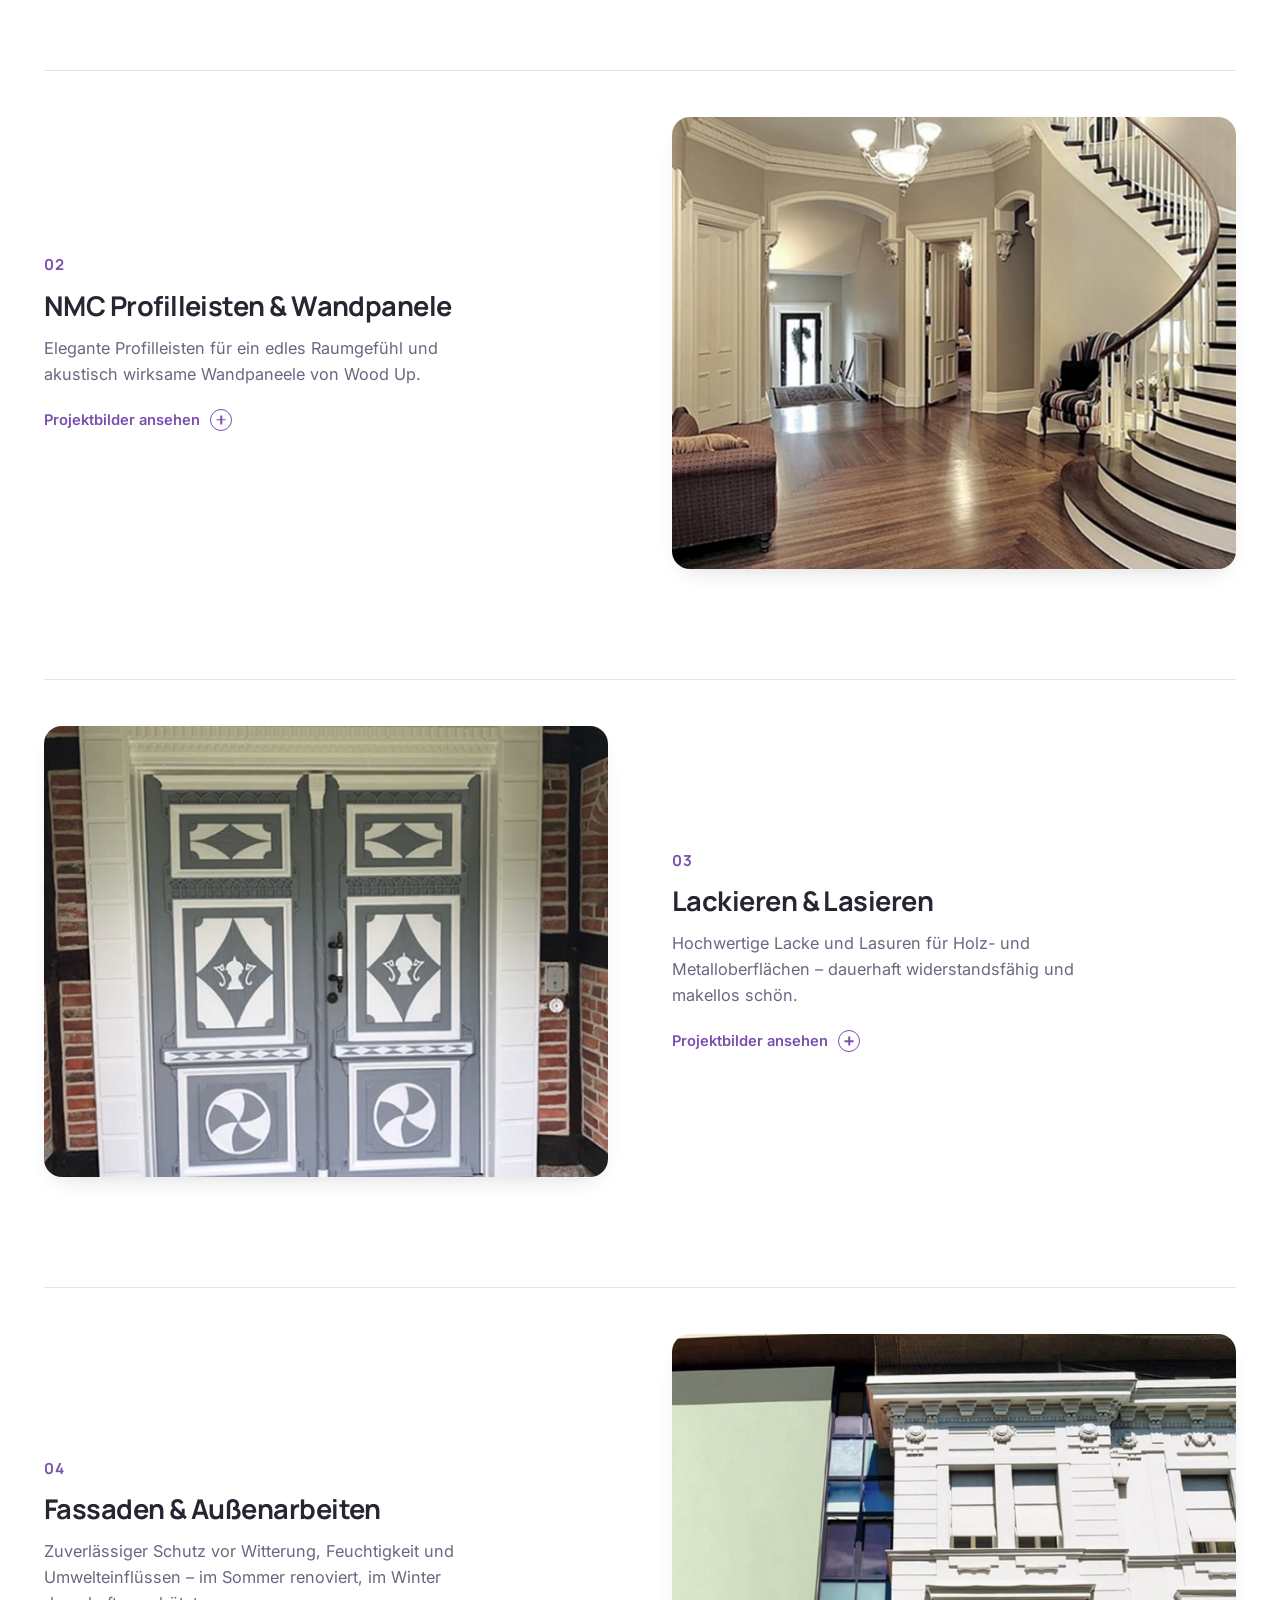
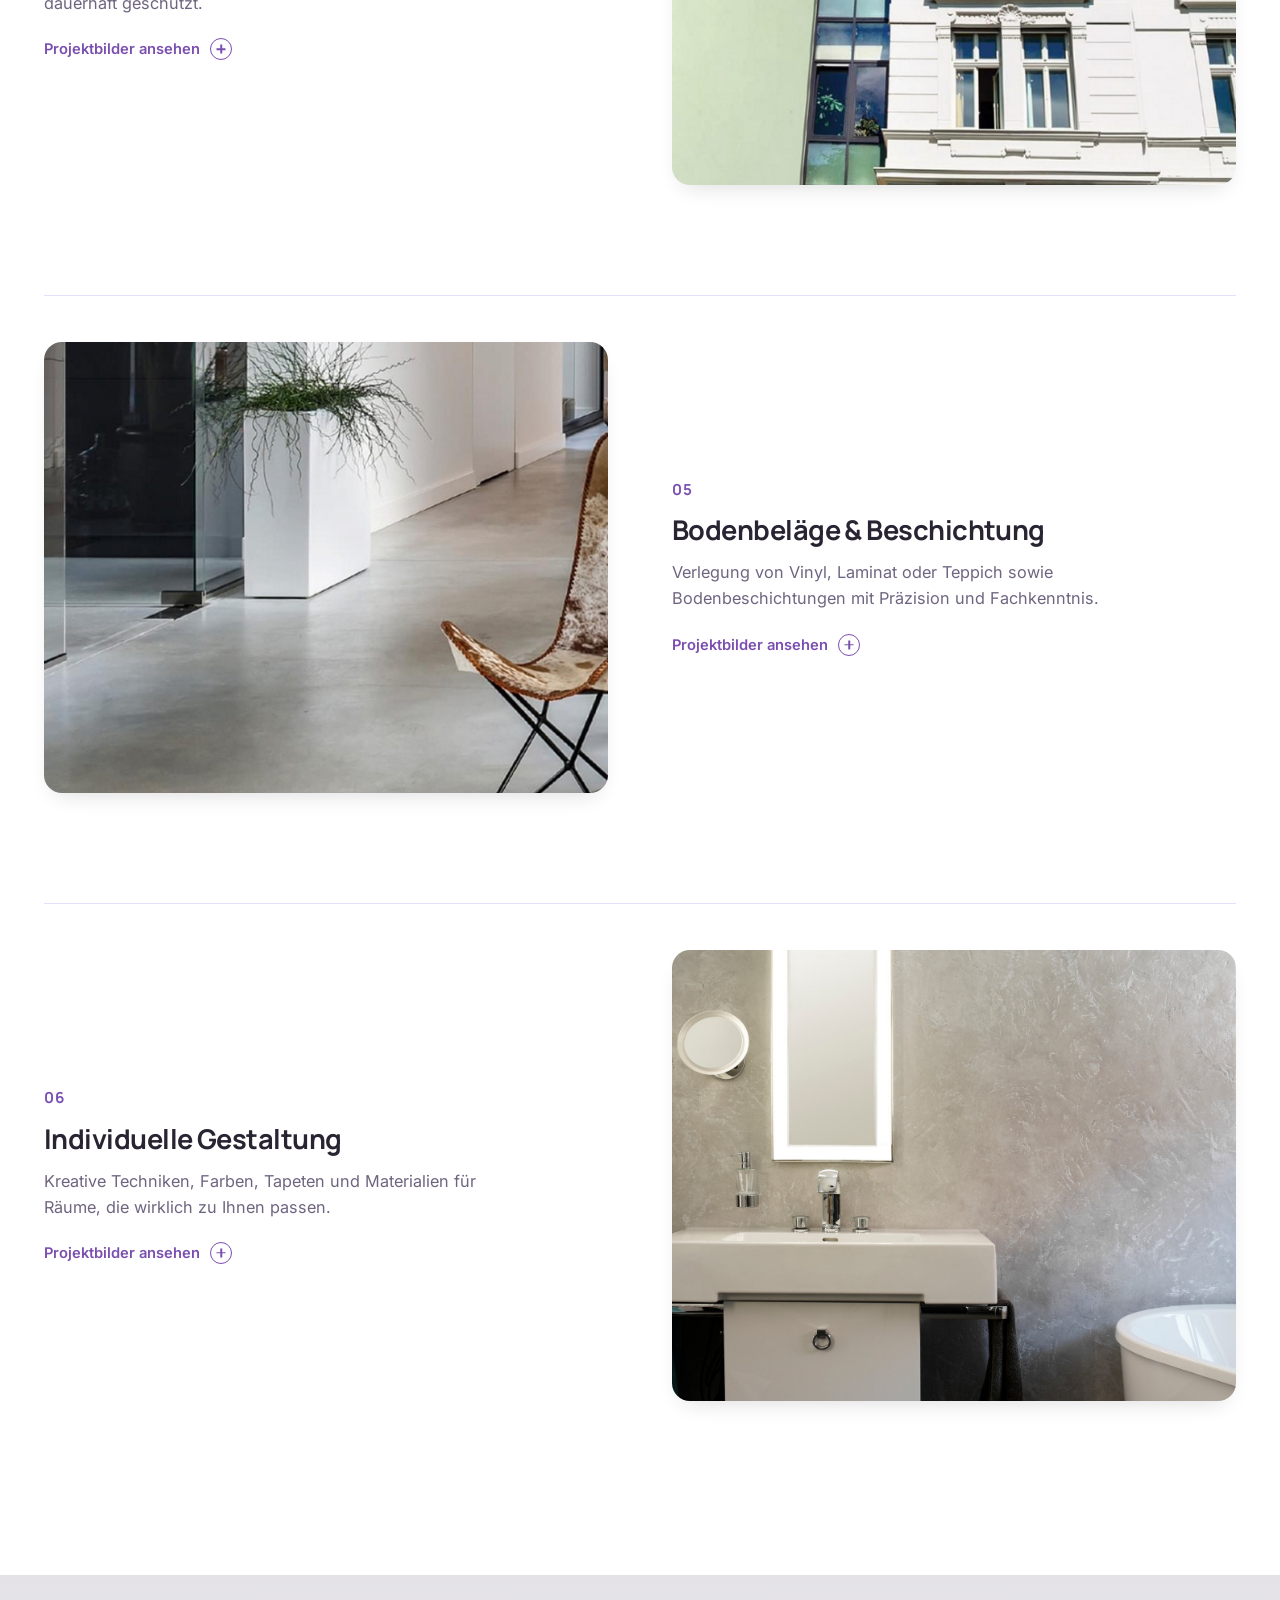
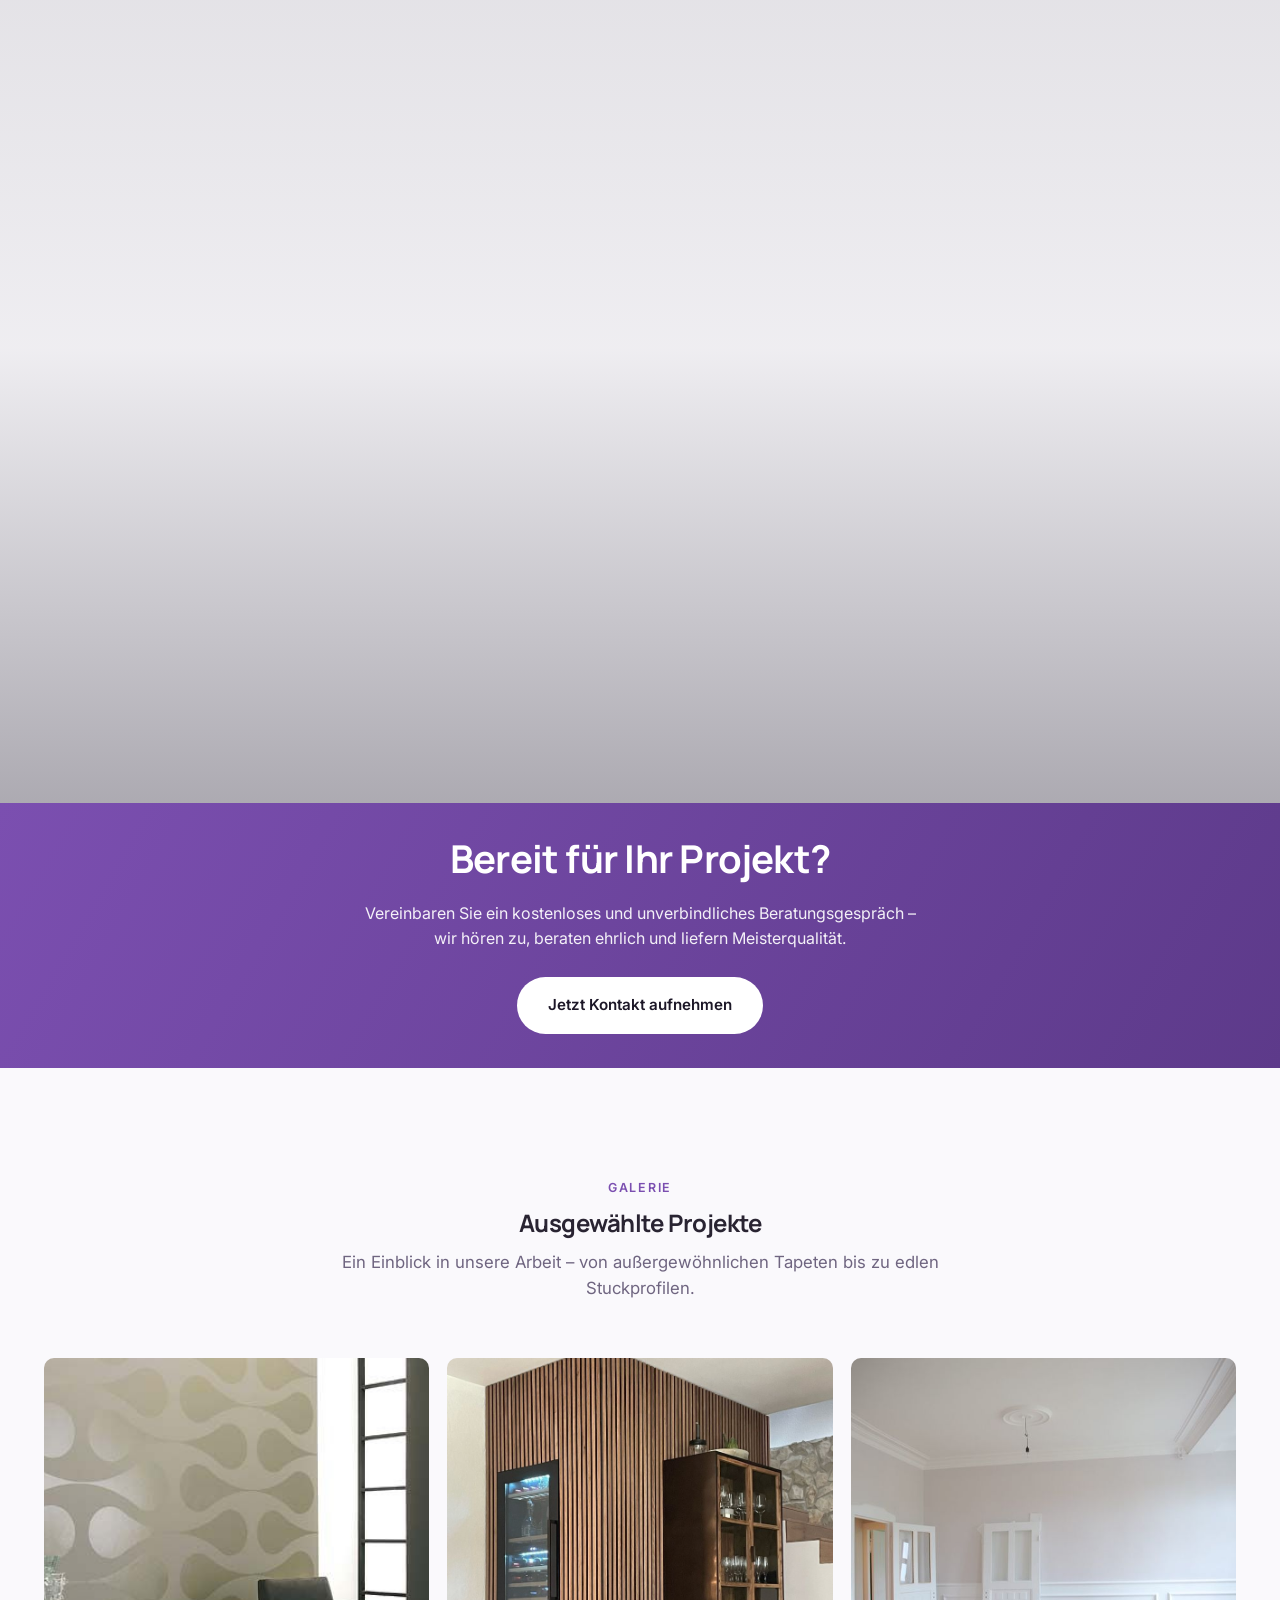
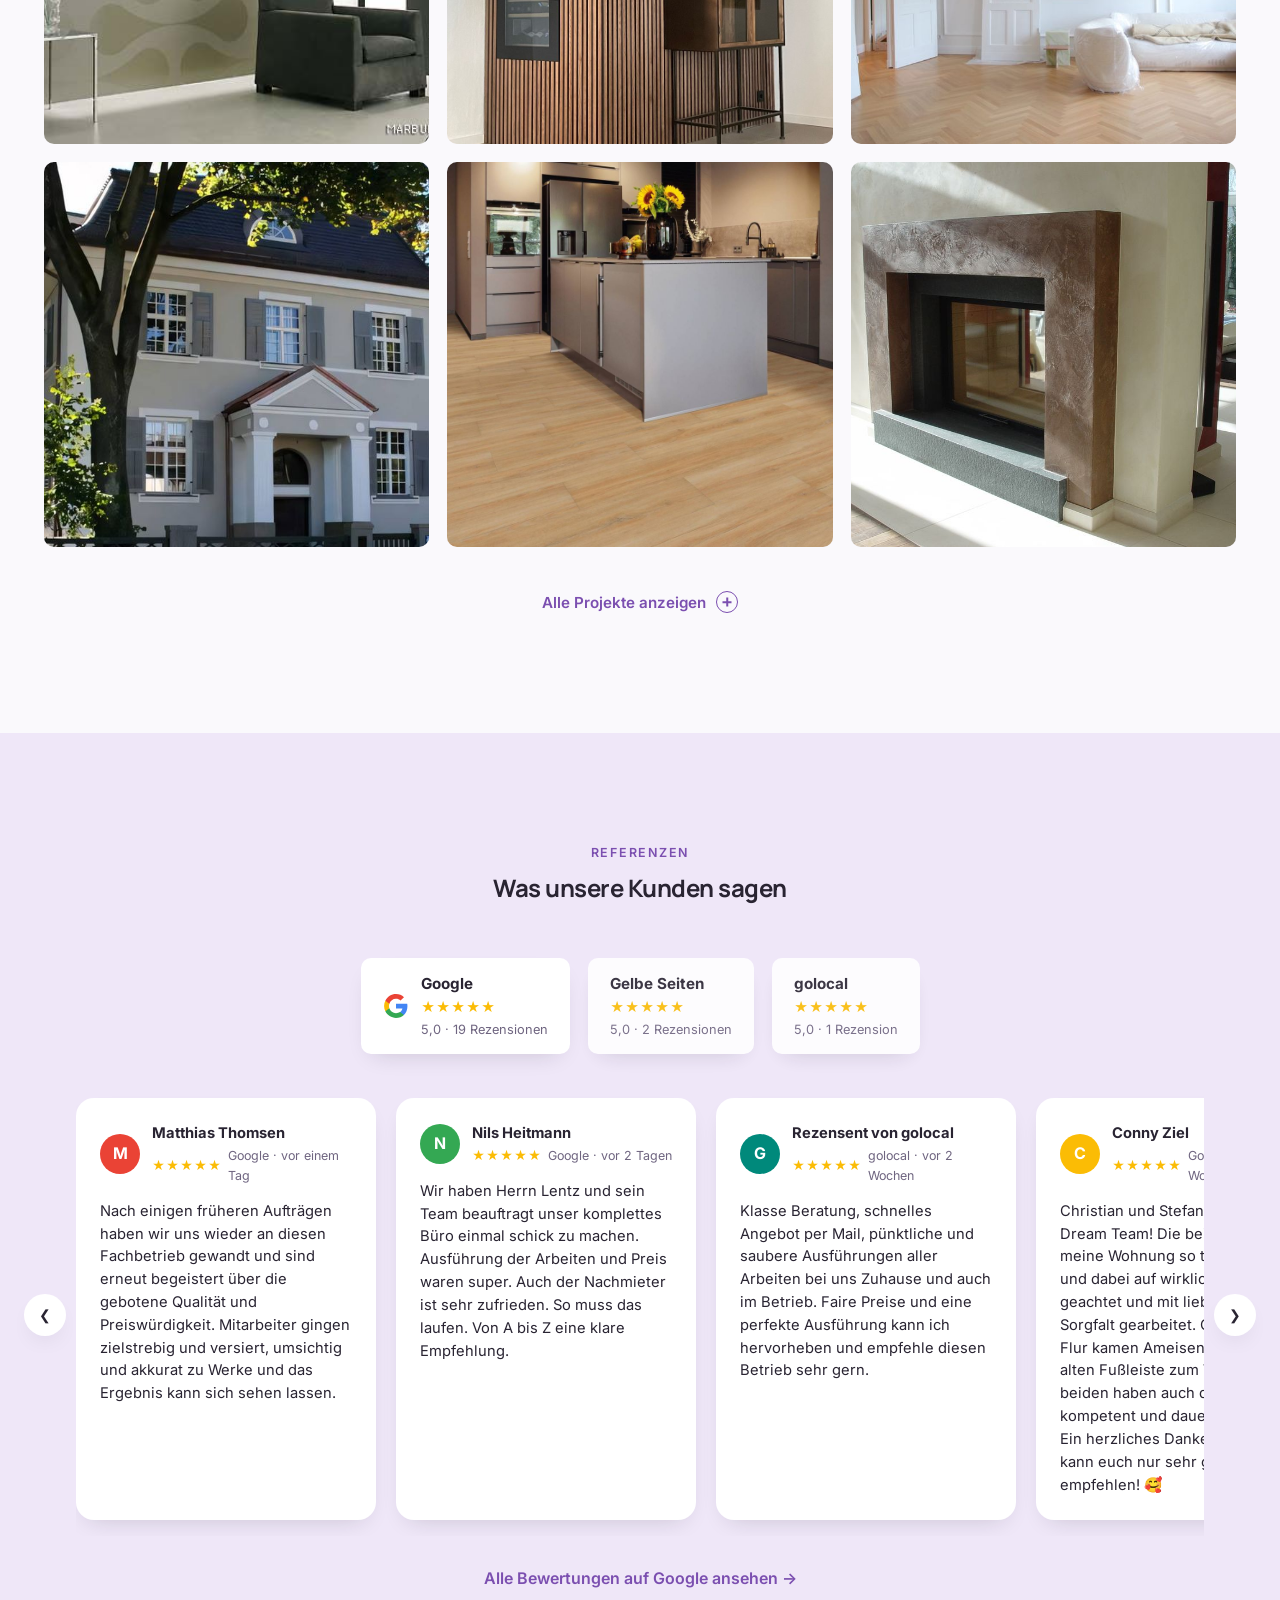
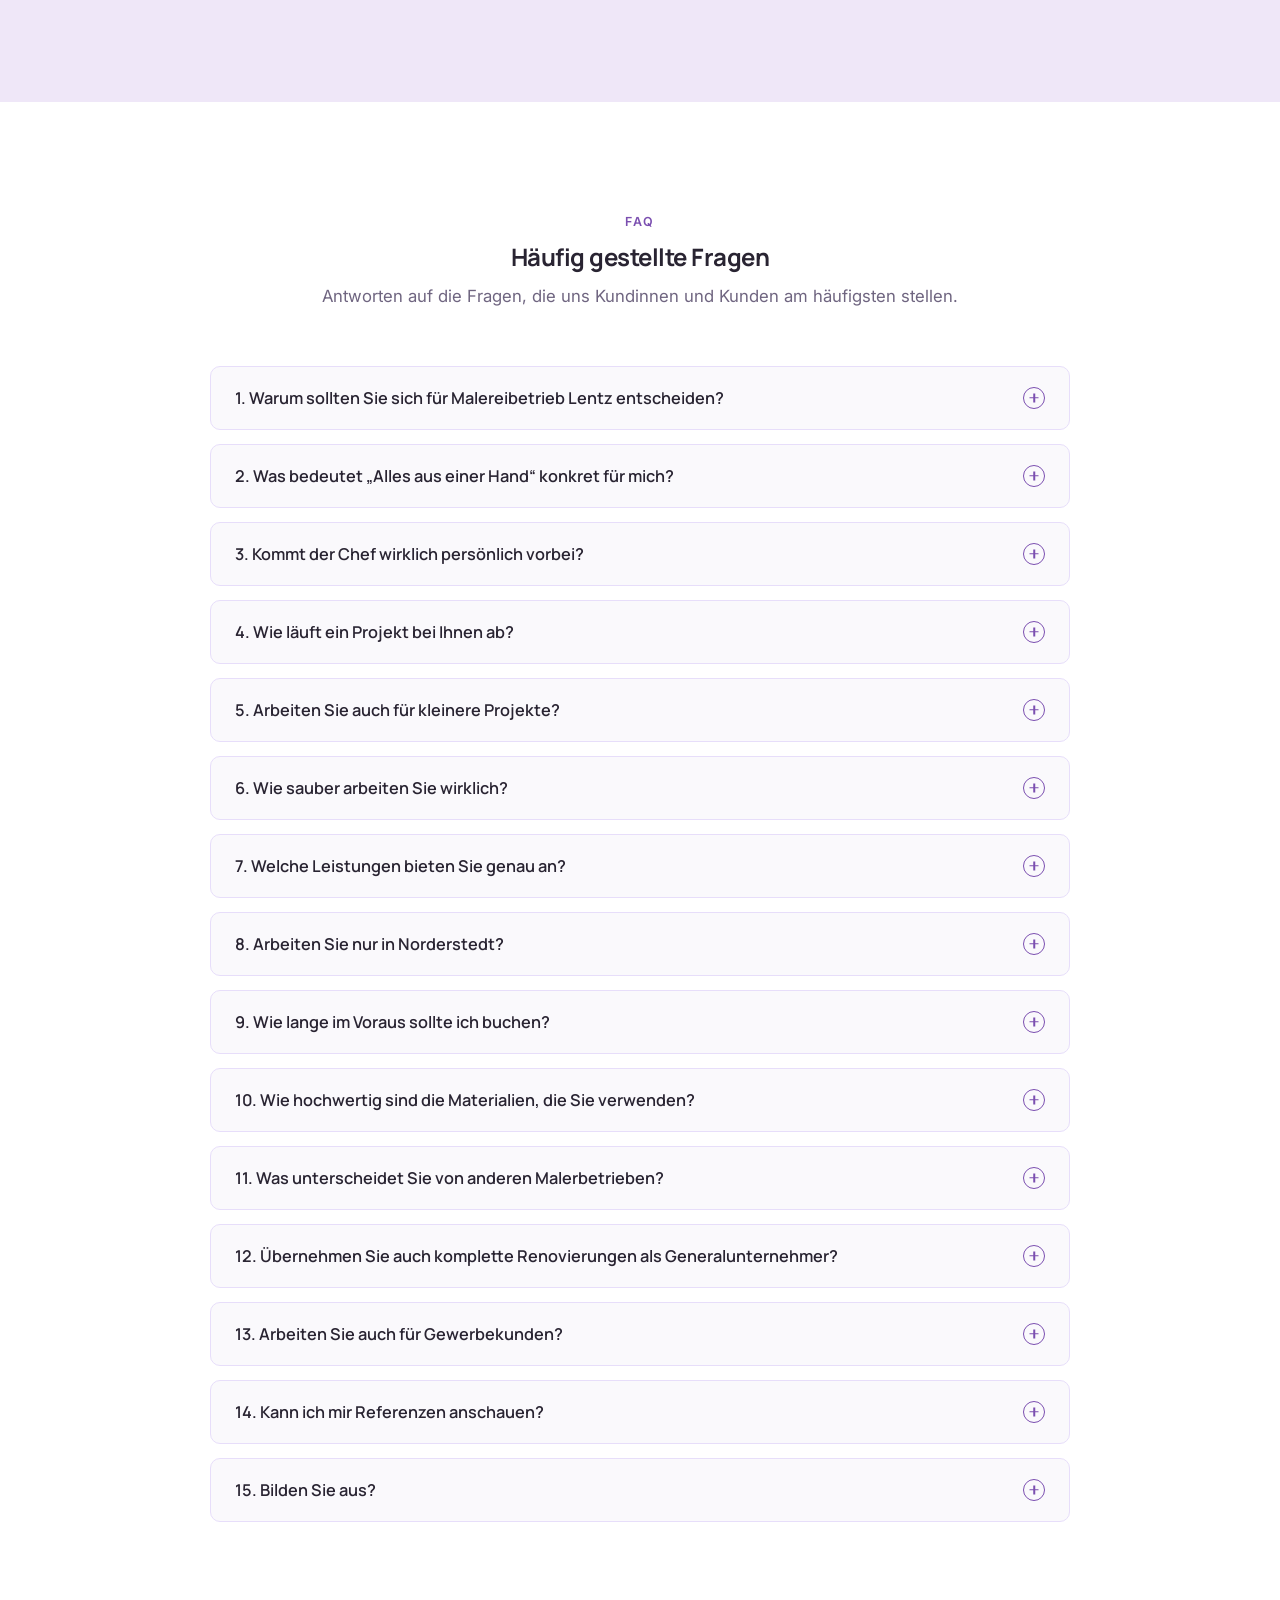
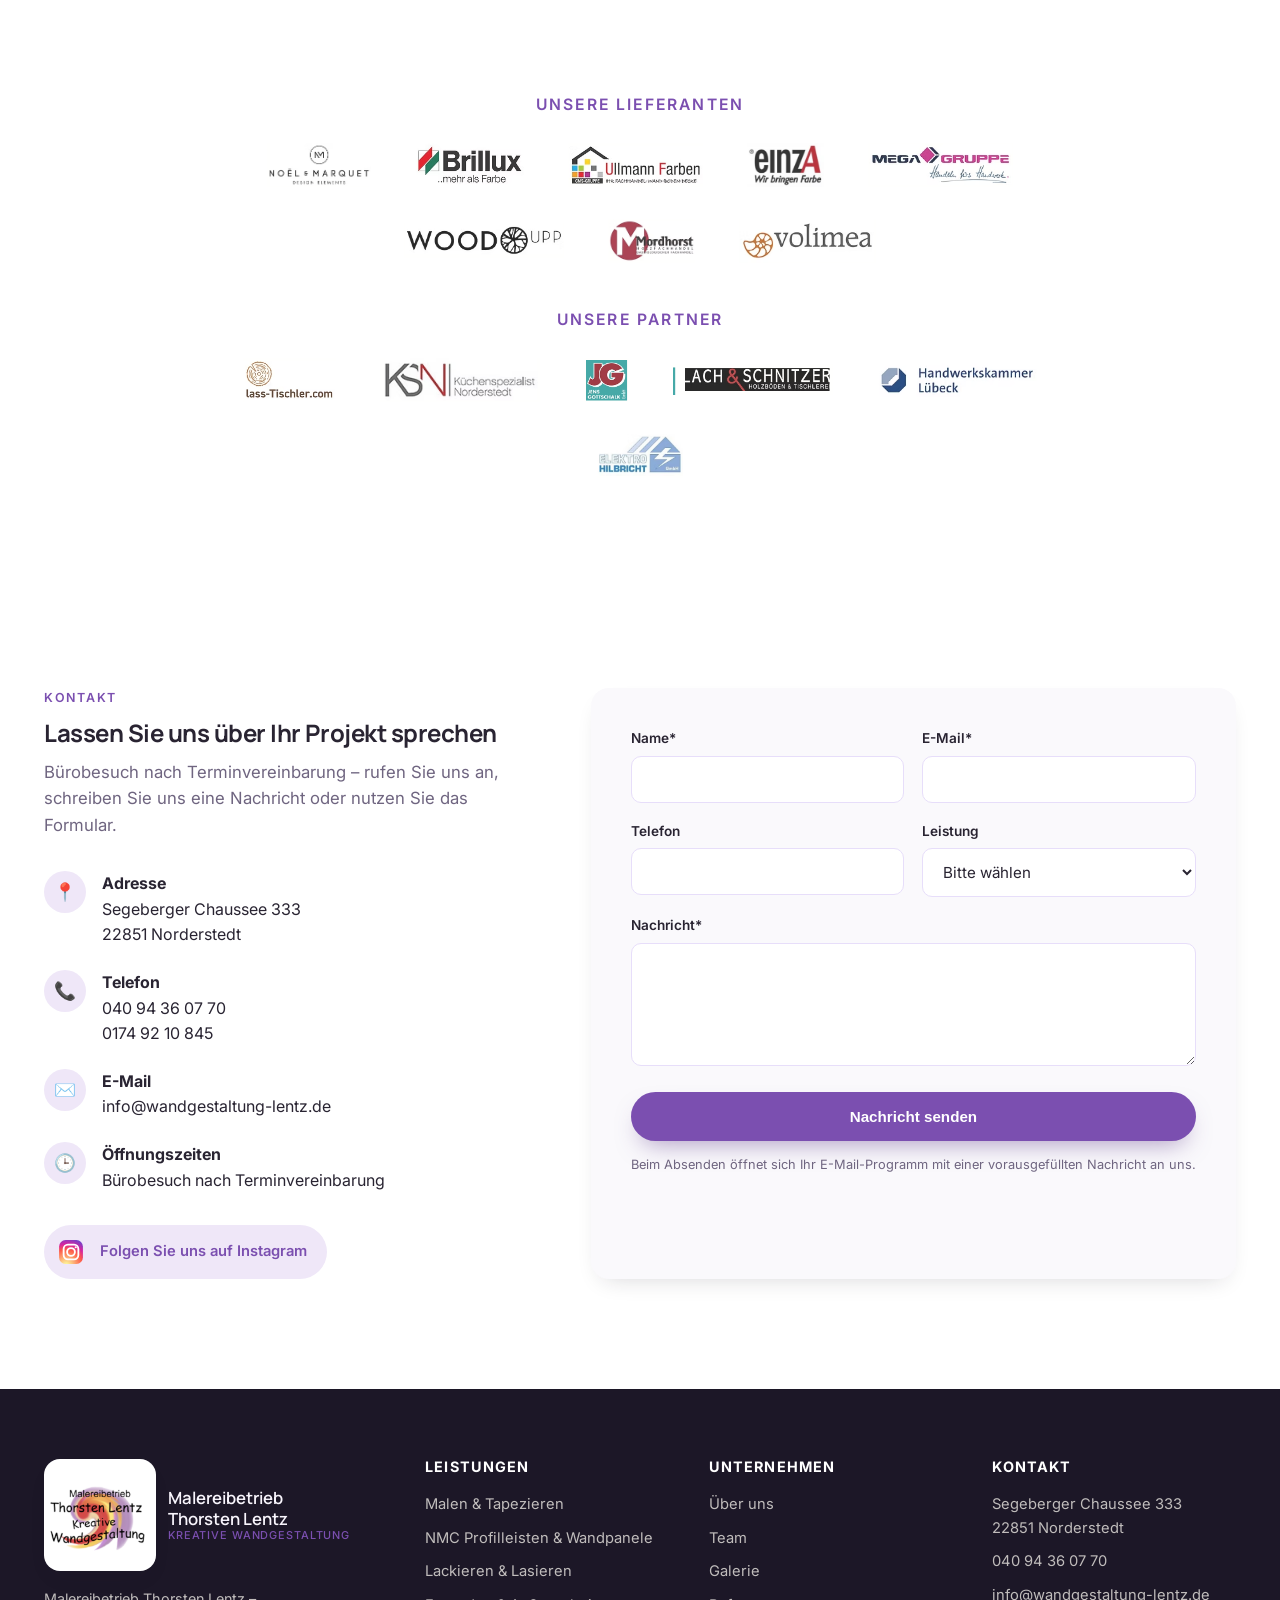
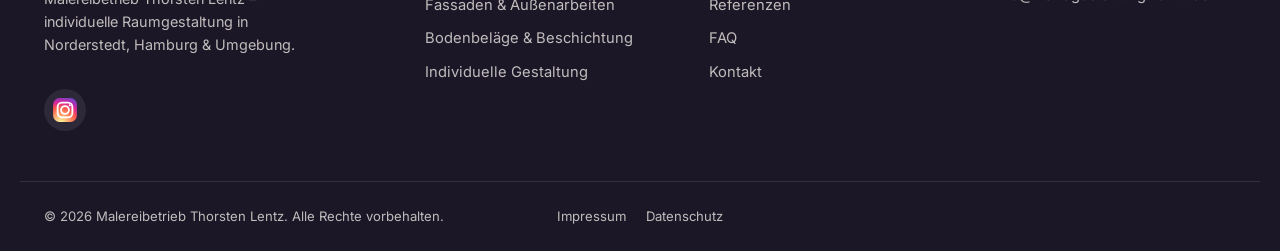
==== commit 72147474: "Replace redundant project-count stat with liters of paint used "Abgeschlossene Projekte" duplicated " ====
--- a/index.html
+++ b/index.html
@@ -73,8 +73,8 @@
   <section class="stats" id="stats">
     <div class="container stats-grid">
       <div class="stat reveal">
-        <span class="stat-num" data-count="4174">0</span>
-        <span class="stat-label">abgeschlossene Projekte</span>
+        <span class="stat-num" data-count="50000">0</span>
+        <span class="stat-label">Liter verarbeitete Farbe</span>
       </div>
       <div class="stat reveal">
         <span class="stat-num" data-count="3000">0</span>
